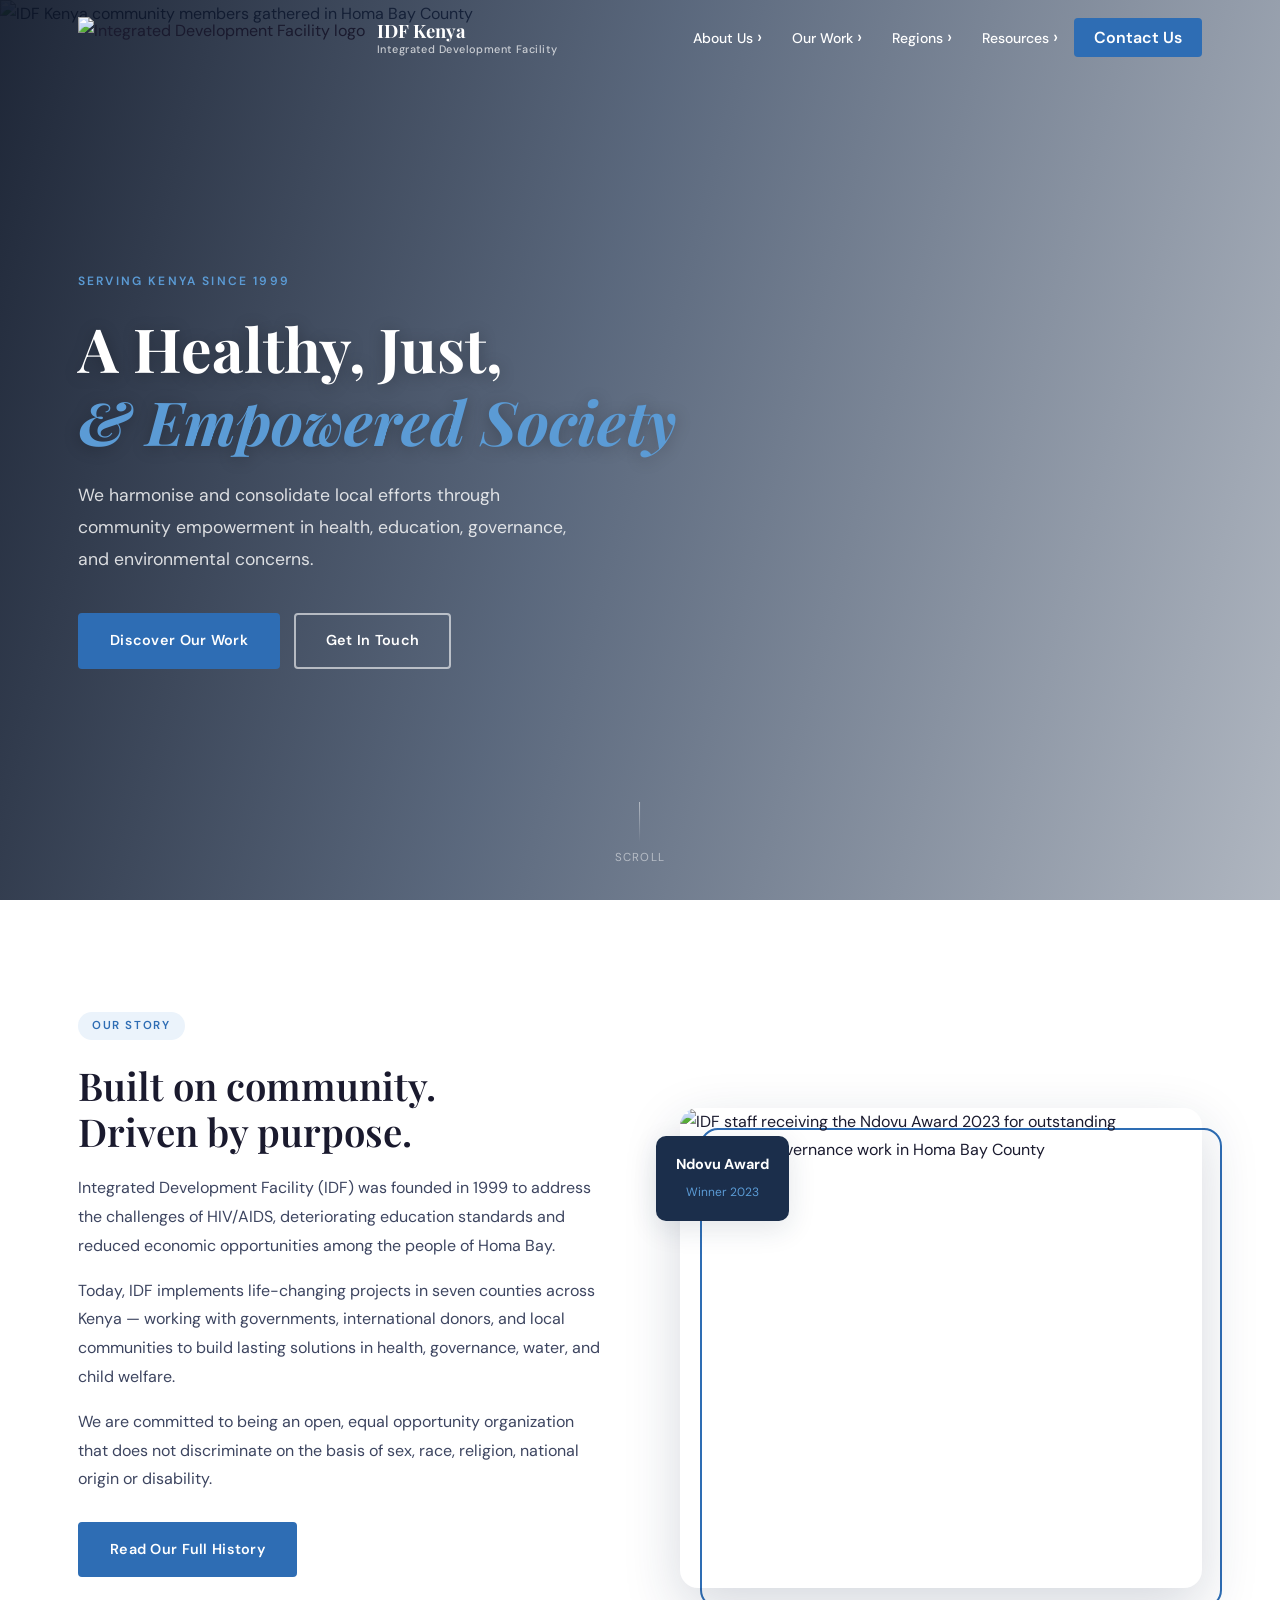
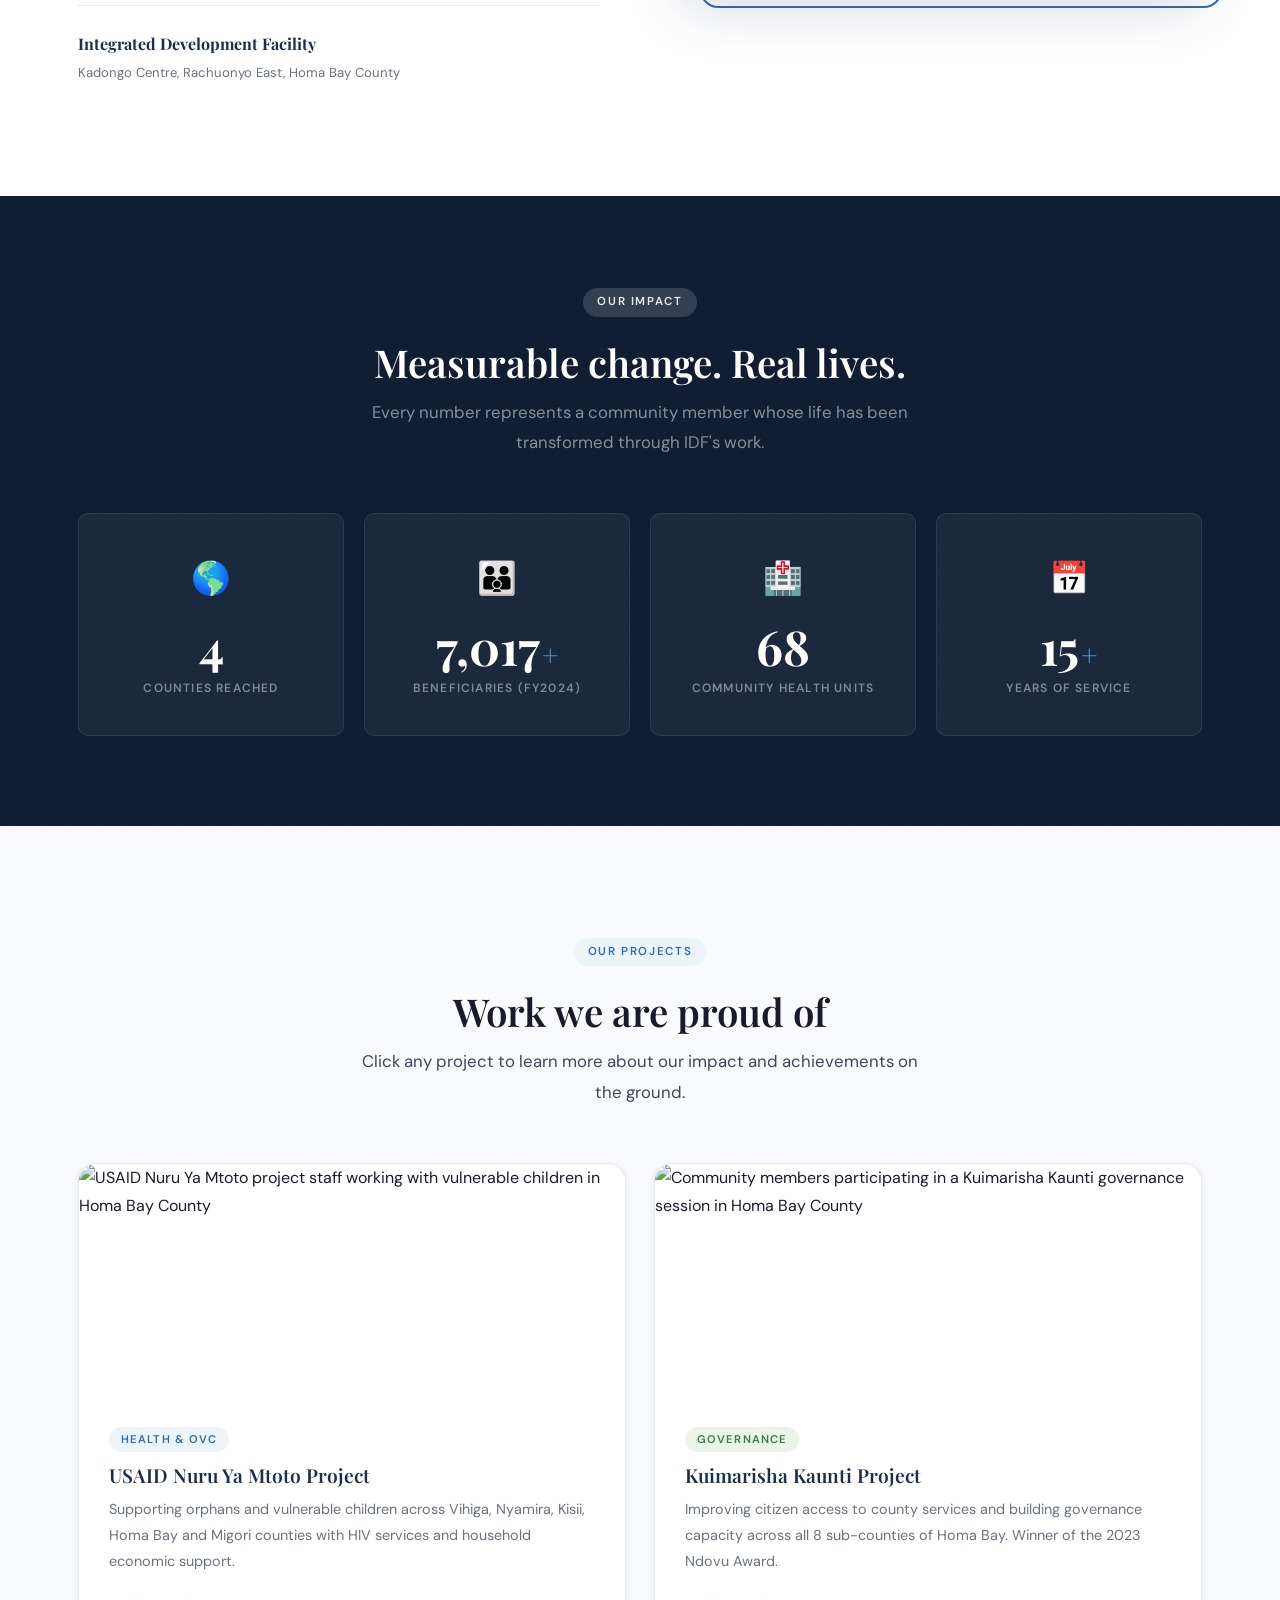
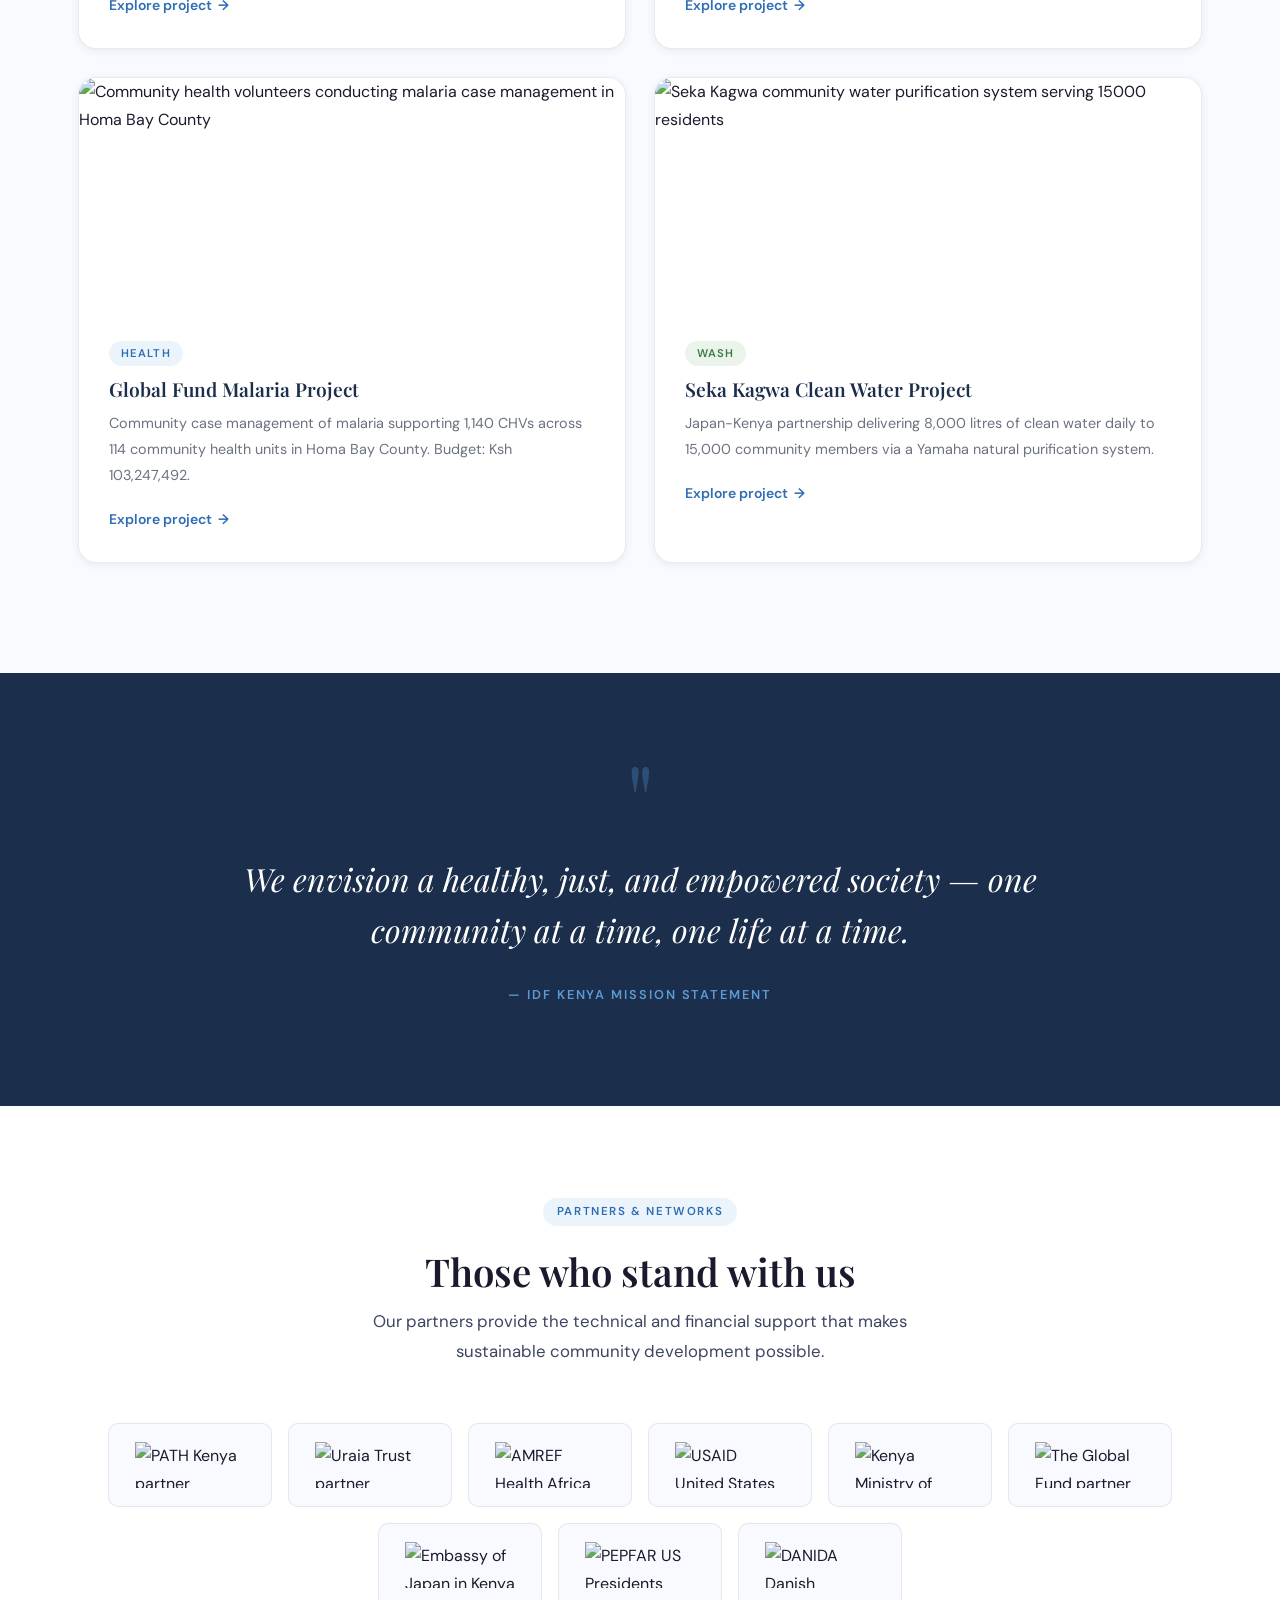
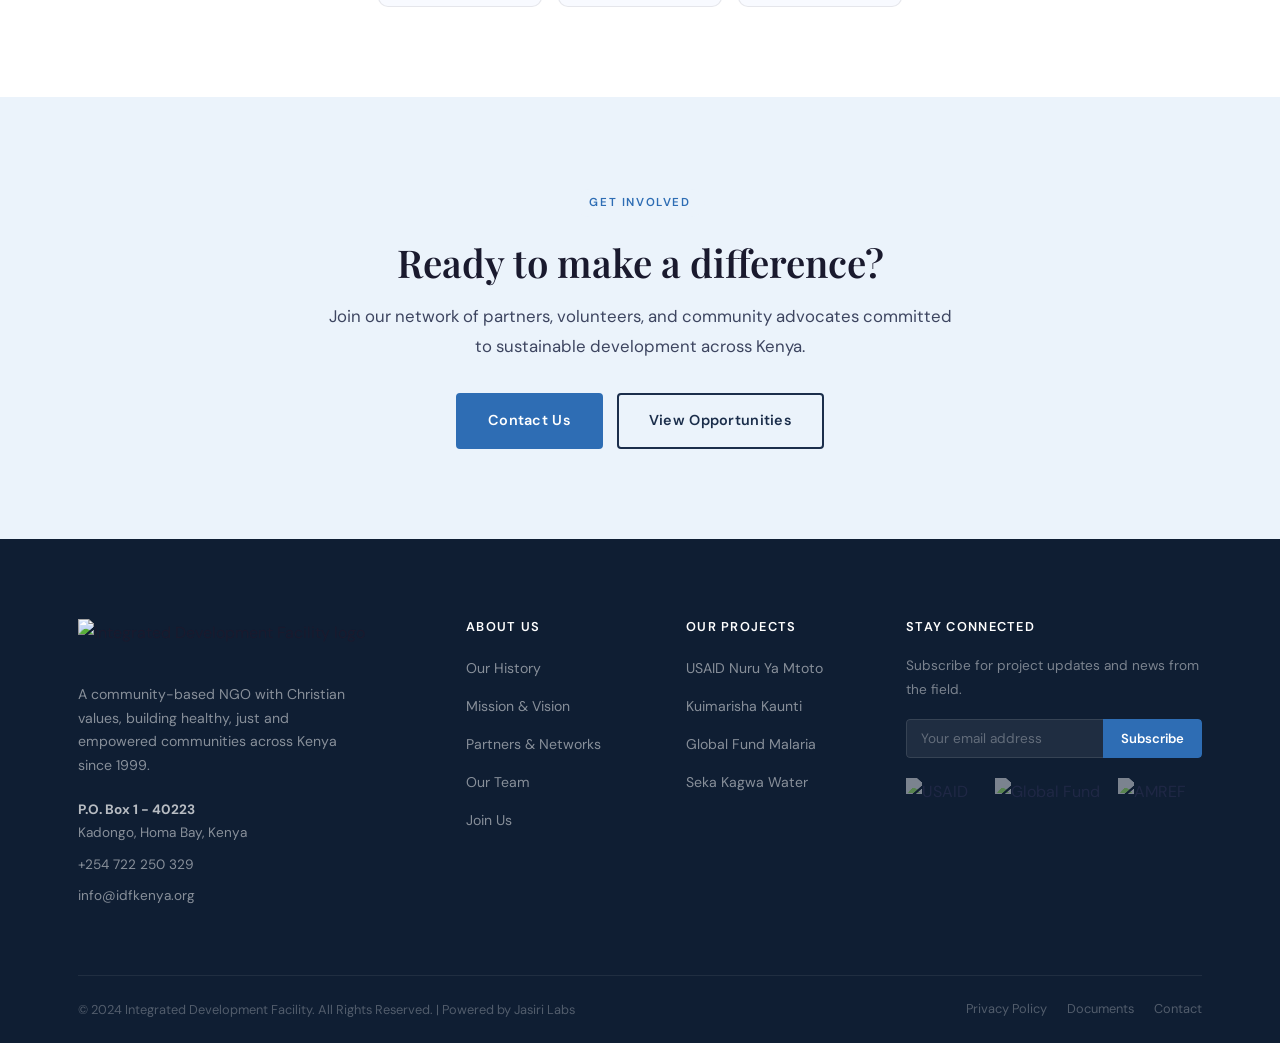
==== index.html @ f7a3e5f6 "Initial commit — IDF Kenya website" ====
<!DOCTYPE html>
<html lang="en">
<head>
  <meta charset="UTF-8">
  <meta name="viewport" content="width=device-width, initial-scale=1.0">
  <title>Integrated Development Facility — A Healthy, Just &amp; Empowered Society</title>
  <meta name="description" content="IDF Kenya is a community-based NGO implementing projects in health, governance, and community empowerment across Kenya since 1999.">
  <link rel="icon" href="/assets/images/logo1.png">
  <link rel="preconnect" href="https://fonts.googleapis.com">
  <link rel="preconnect" href="https://fonts.gstatic.com" crossorigin>
  <link href="https://fonts.googleapis.com/css2?family=Playfair+Display:ital,wght@0,400;0,600;0,700;1,400&family=DM+Sans:wght@300;400;500;600&display=swap" rel="stylesheet">
  <link rel="stylesheet" href="/css/styles.css">
  <link rel="stylesheet" href="/css/navbar.css">
  <link rel="stylesheet" href="/css/sections.css">
  <link rel="stylesheet" href="/css/responsive.css">
</head>
<body>

  <!-- NAVBAR (injected by component.js) -->
  <div id="navbar-placeholder"></div>

  <!-- HERO -->
  <section class="hero">
    <div class="hero-bg">
      <img src="/assets/images/idf_home1.jpg" alt="IDF Kenya community members gathered in Homa Bay County">
      <div class="hero-overlay"></div>
    </div>
    <div class="hero-content">
      <div class="hero-inner">
        <span class="hero-eyebrow">Serving Kenya since 1999</span>
        <h1>A Healthy, Just,<br><em>&amp; Empowered Society</em></h1>
        <p class="hero-sub">We harmonise and consolidate local efforts through community empowerment in health, education, governance, and environmental concerns.</p>
        <div class="hero-actions">
          <a href="/pages/our-history.html" class="btn btn-primary">Discover Our Work</a>
          <a href="/pages/contact.html" class="btn btn-outline-white">Get In Touch</a>
        </div>
      </div>
    </div>
    <div class="hero-scroll">
      <div class="hero-scroll-line"></div>
      <span>Scroll</span>
    </div>
  </section>

  <!-- ABOUT -->
  <section class="about-section" id="about">
    <div class="container">
      <div class="about-grid">
        <div class="about-text">
          <span class="label-tag">Our Story</span>
          <h2>Built on community.<br>Driven by purpose.</h2>
          <p>Integrated Development Facility (IDF) was founded in 1999 to address the challenges of HIV/AIDS, deteriorating education standards and reduced economic opportunities among the people of Homa Bay.</p>
          <p>Today, IDF implements life-changing projects in seven counties across Kenya — working with governments, international donors, and local communities to build lasting solutions in health, governance, water, and child welfare.</p>
          <p>We are committed to being an open, equal opportunity organization that does not discriminate on the basis of sex, race, religion, national origin or disability.</p>
          <a href="/pages/our-history.html" class="btn btn-primary">Read Our Full History</a>
          <div class="about-signature">
            <div class="about-signature-text">
              <strong>Integrated Development Facility</strong>
              <span>Kadongo Centre, Rachuonyo East, Homa Bay County</span>
            </div>
          </div>
        </div>
        <div class="about-image-wrap">
          <div class="award-card">
            <strong>Ndovu Award</strong>
            <span>Winner 2023</span>
          </div>
          <img src="/assets/images/usaid_award.jpg" alt="IDF staff receiving the Ndovu Award 2023 for outstanding community governance work in Homa Bay County">
          <div class="about-image-deco"></div>
        </div>
      </div>
    </div>
  </section>

  <!-- STATS -->
  <section class="stats-section" id="impact">
    <div class="container">
      <div class="section-header">
        <span class="label-tag label-tag--white">Our Impact</span>
        <h2 style="color:var(--white)">Measurable change. Real lives.</h2>
        <p style="color:rgba(255,255,255,0.5)">Every number represents a community member whose life has been transformed through IDF's work.</p>
      </div>
      <div class="stats-grid" id="counter-section">
        <div class="stat-card">
          <span class="stat-icon">&#127758;</span>
          <div class="stat-number">
            <span class="counter" data-target="7"></span>
          </div>
          <div class="stat-label">Counties Reached</div>
        </div>
        <div class="stat-card">
          <span class="stat-icon">&#128106;</span>
          <div class="stat-number">
            <span class="counter" data-target="11610"></span><span class="suffix">+</span>
          </div>
          <div class="stat-label">Beneficiaries (FY2024)</div>
        </div>
        <div class="stat-card">
          <span class="stat-icon">&#127973;</span>
          <div class="stat-number">
            <span class="counter" data-target="114"></span>
          </div>
          <div class="stat-label">Community Health Units</div>
        </div>
        <div class="stat-card">
          <span class="stat-icon">&#128197;</span>
          <div class="stat-number">
            <span class="counter" data-target="25"></span><span class="suffix">+</span>
          </div>
          <div class="stat-label">Years of Service</div>
        </div>
      </div>
    </div>
  </section>

  <!-- PROJECTS -->
  <section class="projects-section" id="work">
    <div class="container">
      <div class="section-header">
        <span class="label-tag">Our Projects</span>
        <h2>Work we are proud of</h2>
        <p>Click any project to learn more about our impact and achievements on the ground.</p>
      </div>
      <div class="projects-grid">

        <a href="/pages/usaid-nuru-ya-mtoto.html" class="project-card">
          <div class="project-img">
            <img src="/assets/images/nuru2_8Q58Pym.png" alt="USAID Nuru Ya Mtoto project staff working with vulnerable children in Homa Bay County">
          </div>
          <div class="project-body">
            <span class="project-tag project-tag--blue">Health &amp; OVC</span>
            <h3>USAID Nuru Ya Mtoto Project</h3>
            <p>Supporting orphans and vulnerable children across Vihiga, Nyamira, Kisii, Homa Bay and Migori counties with HIV services and household economic support.</p>
            <span class="project-link">Explore project</span>
          </div>
        </a>

        <a href="/pages/kuimarisha-kaunti.html" class="project-card">
          <div class="project-img">
            <img src="/assets/images/seka2_otJQ6Q8.jpg" alt="Community members participating in a Kuimarisha Kaunti governance session in Homa Bay County">
          </div>
          <div class="project-body">
            <span class="project-tag project-tag--green">Governance</span>
            <h3>Kuimarisha Kaunti Project</h3>
            <p>Improving citizen access to county services and building governance capacity across all 8 sub-counties of Homa Bay. Winner of the 2023 Ndovu Award.</p>
            <span class="project-link">Explore project</span>
          </div>
        </a>

        <a href="/pages/global-fund-malaria.html" class="project-card">
          <div class="project-img">
            <img src="/assets/images/county2_uWjLMiN.jpg" alt="Community health volunteers conducting malaria case management in Homa Bay County">
          </div>
          <div class="project-body">
            <span class="project-tag project-tag--blue">Health</span>
            <h3>Global Fund Malaria Project</h3>
            <p>Community case management of malaria supporting 1,140 CHVs across 114 community health units in Homa Bay County. Budget: Ksh 103,247,492.</p>
            <span class="project-link">Explore project</span>
          </div>
        </a>

        <a href="/pages/seka-kagwa.html" class="project-card">
          <div class="project-img">
            <img src="/assets/images/seka_KbmhChW.jpg" alt="Seka Kagwa community water purification system serving 15000 residents">
          </div>
          <div class="project-body">
            <span class="project-tag project-tag--green">WASH</span>
            <h3>Seka Kagwa Clean Water Project</h3>
            <p>Japan-Kenya partnership delivering 8,000 litres of clean water daily to 15,000 community members via a Yamaha natural purification system.</p>
            <span class="project-link">Explore project</span>
          </div>
        </a>

      </div>
    </div>
  </section>

  <!-- QUOTE -->
  <section class="quote-section">
    <div class="quote-inner">
      <span class="quote-mark">"</span>
      <blockquote>We envision a healthy, just, and empowered society — one community at a time, one life at a time.</blockquote>
      <p class="quote-attribution">— IDF Kenya Mission Statement</p>
    </div>
  </section>

  <!-- PARTNERS -->
  <section class="partners-section" id="partners">
    <div class="container">
      <div class="section-header">
        <span class="label-tag">Partners &amp; Networks</span>
        <h2>Those who stand with us</h2>
        <p>Our partners provide the technical and financial support that makes sustainable community development possible.</p>
      </div>
      <div class="partners-logos">
        <a href="https://www.path.org/" target="_blank" rel="noopener" class="partner-item">
          <img src="/assets/images/path.jpeg" alt="PATH Kenya partner organization logo">
        </a>
        <a href="https://uraia.or.ke/" target="_blank" rel="noopener" class="partner-item">
          <img src="/assets/images/uraia.jpeg" alt="Uraia Trust partner organization logo">
        </a>
        <a href="https://amref.org/" target="_blank" rel="noopener" class="partner-item">
          <img src="/assets/images/amref.jpeg" alt="AMREF Health Africa partner organization logo">
        </a>
        <div class="partner-item">
          <img src="/assets/images/usaid.png" alt="USAID United States Agency for International Development logo">
        </div>
        <a href="https://www.health.go.ke/" target="_blank" rel="noopener" class="partner-item">
          <img src="/assets/images/moh.png" alt="Kenya Ministry of Health partner logo">
        </a>
        <a href="https://www.theglobalfund.org/en/" target="_blank" rel="noopener" class="partner-item">
          <img src="/assets/images/globalfund.jpg" alt="The Global Fund partner organization logo">
        </a>
        <a href="https://www.ke.emb-japan.go.jp/itprtop_en/index.html" target="_blank" rel="noopener" class="partner-item">
          <img src="/assets/images/japan2.jpg" alt="Embassy of Japan in Kenya partner logo">
        </a>
        <a href="https://ke.usembassy.gov/pepfar/" target="_blank" rel="noopener" class="partner-item">
          <img src="/assets/images/pepfar.png" alt="PEPFAR US Presidents Emergency Plan for AIDS Relief logo">
        </a>
        <a href="https://kenya.um.dk/en/about-denmark-in-kenya/danida-en" target="_blank" rel="noopener" class="partner-item">
          <img src="/assets/images/danida.jpg" alt="DANIDA Danish International Development Agency partner logo">
        </a>
      </div>
    </div>
  </section>

  <!-- CTA -->
  <section class="cta-section">
    <div class="cta-inner">
      <span class="label-tag">Get Involved</span>
      <h2>Ready to make a difference?</h2>
      <p>Join our network of partners, volunteers, and community advocates committed to sustainable development across Kenya.</p>
      <div class="cta-buttons">
        <a href="/pages/contact.html" class="btn btn-primary">Contact Us</a>
        <a href="/pages/careers.html" class="btn btn-outline-navy">View Opportunities</a>
      </div>
    </div>
  </section>

  <!-- FOOTER (injected by component.js) -->
  <div id="footer-placeholder"></div>

  <script src="/js/component.js"></script>
  <script src="/js/main.js"></script>
  <script src="/js/scroll.js"></script>
  <script src="/js/utils.js"></script>
</body>
</html>
---- css/styles.css ----
/* ==============================================
   IDF Kenya — styles.css
   Base styles, CSS variables, reset, typography
   Colors from IDF logo:
     Navy:  #1B2E4B  |  Blue:  #2E6DB4
     Green: #3A7D44  |  Light: #5B9BD5
   ============================================== */

@import url('https://fonts.googleapis.com/css2?family=Playfair+Display:ital,wght@0,400;0,600;0,700;1,400&family=DM+Sans:wght@300;400;500;600&display=swap');

/* ---- CSS VARIABLES ---- */
:root {
  --navy:         #1B2E4B;
  --navy-dark:    #0f1e33;
  --blue:         #2E6DB4;
  --blue-light:   #5B9BD5;
  --blue-pale:    #EBF3FB;
  --green:        #3A7D44;
  --green-light:  #52a85f;
  --green-pale:   #EAF4EB;
  --cream:        #F8FAFF;
  --white:        #FFFFFF;
  --text-dark:    #1a1a2e;
  --text-mid:     #3d4560;
  --text-muted:   #6b7280;
  --border:       rgba(0,0,0,0.08);
  --shadow-sm:    0 2px 8px rgba(27,46,75,0.07);
  --shadow-md:    0 8px 28px rgba(27,46,75,0.12);
  --shadow-lg:    0 20px 56px rgba(27,46,75,0.18);
  --radius-sm:    4px;
  --radius-md:    10px;
  --radius-lg:    18px;
  --radius-xl:    28px;
  --transition:   0.28s ease;
  --max-width:    1180px;
}

/* ---- RESET ---- */
*, *::before, *::after { box-sizing: border-box; margin: 0; padding: 0; }
html { scroll-behavior: smooth; font-size: 16px; }
body {
  font-family: 'DM Sans', sans-serif;
  font-weight: 400;
  color: var(--text-dark);
  background: var(--white);
  line-height: 1.75;
  -webkit-font-smoothing: antialiased;
}
img { display: block; max-width: 100%; height: auto; }
a { color: inherit; text-decoration: none; transition: color var(--transition); }
ul { list-style: none; }
button { font-family: inherit; cursor: pointer; border: none; }
input, textarea { font-family: inherit; }

/* ---- TYPOGRAPHY ---- */
h1, h2, h3, h4 {
  font-family: 'Playfair Display', serif;
  line-height: 1.2;
  color: var(--text-dark);
}
h1 { font-size: clamp(2.4rem, 5vw, 3.8rem); font-weight: 700; }
h2 { font-size: clamp(1.8rem, 3vw, 2.8rem); font-weight: 600; }
h3 { font-size: clamp(1.2rem, 2vw, 1.55rem); font-weight: 600; }
h4 { font-size: 1rem; font-weight: 600; font-family: 'DM Sans', sans-serif; text-transform: uppercase; letter-spacing: 0.1em; }
em { font-style: italic; }
p { color: var(--text-mid); margin-bottom: 1rem; line-height: 1.8; }
p:last-child { margin-bottom: 0; }

/* ---- UTILITIES ---- */
.container {
  max-width: var(--max-width);
  margin: 0 auto;
  padding: 0 28px;
}

.label-tag {
  display: inline-block;
  font-size: 0.72rem;
  font-weight: 600;
  text-transform: uppercase;
  letter-spacing: 0.14em;
  color: var(--blue);
  background: var(--blue-pale);
  padding: 4px 14px;
  border-radius: 20px;
  margin-bottom: 14px;
}

.label-tag--green {
  color: var(--green);
  background: var(--green-pale);
}

.label-tag--white {
  color: rgba(255,255,255,0.9);
  background: rgba(255,255,255,0.15);
}

.section-header {
  text-align: center;
  margin-bottom: 3.5rem;
}
.section-header h2 { margin-top: 8px; }
.section-header p { max-width: 580px; margin: 12px auto 0; font-size: 1.05rem; }

/* ---- BUTTONS ---- */
.btn {
  display: inline-flex;
  align-items: center;
  gap: 8px;
  padding: 13px 30px;
  border-radius: var(--radius-sm);
  font-family: 'DM Sans', sans-serif;
  font-size: 0.9rem;
  font-weight: 600;
  letter-spacing: 0.02em;
  cursor: pointer;
  transition: all var(--transition);
  border: 2px solid transparent;
}
.btn-primary {
  background: var(--blue);
  color: var(--white);
  border-color: var(--blue);
}
.btn-primary:hover {
  background: var(--navy);
  border-color: var(--navy);
  transform: translateY(-2px);
  box-shadow: 0 8px 20px rgba(46,109,180,0.35);
}
.btn-green {
  background: var(--green);
  color: var(--white);
  border-color: var(--green);
}
.btn-green:hover {
  background: #2d6235;
  transform: translateY(-2px);
  box-shadow: 0 8px 20px rgba(58,125,68,0.35);
}
.btn-outline-white {
  background: transparent;
  color: var(--white);
  border-color: rgba(255,255,255,0.6);
}
.btn-outline-white:hover {
  background: rgba(255,255,255,0.12);
  border-color: rgba(255,255,255,0.9);
}
.btn-outline-navy {
  background: transparent;
  color: var(--navy);
  border-color: var(--navy);
}
.btn-outline-navy:hover {
  background: var(--navy);
  color: var(--white);
}
---- css/navbar.css ----
/* ==============================================
   IDF Kenya — navbar.css
   Glass nav with scroll effect (Aura pattern)
   ============================================== */

.glass-nav {
  position: fixed;
  top: 0;
  width: 100%;
  z-index: 999;
  background: rgba(255,255,255,0);
  backdrop-filter: blur(0px);
  border-bottom: 1px solid rgba(255,255,255,0);
  transition: all 0.4s ease;
}

.glass-nav.scrolled {
  background: rgba(255,255,255,0.97);
  backdrop-filter: blur(12px);
  border-bottom: 1px solid rgba(27,46,75,0.08);
  box-shadow: 0 4px 20px rgba(27,46,75,0.09);
}

.nav-container {
  max-width: 1180px;
  margin: 0 auto;
  padding: 0 28px;
  height: 76px;
  display: flex;
  align-items: center;
  justify-content: space-between;
  gap: 20px;
}

/* Logo */
.nav-logo {
  display: flex;
  align-items: center;
  gap: 12px;
  flex-shrink: 0;
  text-decoration: none;
}
.nav-logo-img {
  height: 42px;
  width: auto;
  flex-shrink: 0;
}
.nav-logo-text {
  display: flex;
  flex-direction: column;
  line-height: 1.2;
}
.nav-logo-main {
  font-family: 'Playfair Display', serif;
  font-size: 1.15rem;
  font-weight: 700;
  color: var(--white);
  transition: color 0.4s ease;
}
.nav-logo-sub {
  font-size: 0.68rem;
  font-weight: 500;
  color: rgba(255,255,255,0.7);
  letter-spacing: 0.04em;
  transition: color 0.4s ease;
}
.glass-nav.scrolled .nav-logo-main { color: var(--navy); }
.glass-nav.scrolled .nav-logo-sub  { color: var(--text-muted); }

/* Links */
.nav-links {
  display: flex;
  align-items: center;
  gap: 2px;
}
.nav-links > li { position: relative; }

.nav-link {
  display: flex;
  align-items: center;
  gap: 4px;
  padding: 8px 14px;
  font-size: 0.875rem;
  font-weight: 500;
  color: var(--white);
  border-radius: var(--radius-sm);
  transition: all var(--transition);
  white-space: nowrap;
  position: relative;
}
.nav-link::after {
  content: '';
  position: absolute;
  bottom: 2px;
  left: 14px;
  right: 14px;
  height: 2px;
  background: var(--blue-light);
  transform: scaleX(0);
  transition: transform 0.28s ease;
  border-radius: 2px;
}
.nav-link:hover::after { transform: scaleX(1); }
.nav-link:hover { color: rgba(255,255,255,0.85); }

.glass-nav.scrolled .nav-link { color: var(--text-mid); }
.glass-nav.scrolled .nav-link:hover { color: var(--blue); background: var(--blue-pale); }
.glass-nav.scrolled .nav-link::after { background: var(--blue); }

.chevron {
  font-size: 1.1rem;
  line-height: 1;
  transition: transform 0.2s ease;
  display: inline-block;
}
.has-dropdown:hover .chevron { transform: rotate(90deg); }

/* CTA button */
.nav-cta {
  background: var(--blue) !important;
  color: var(--white) !important;
  padding: 9px 20px !important;
  border-radius: var(--radius-sm) !important;
  font-weight: 600 !important;
}
.nav-cta:hover {
  background: var(--navy) !important;
  transform: translateY(-1px);
  box-shadow: 0 6px 18px rgba(46,109,180,0.35) !important;
}
.nav-cta::after { display: none !important; }

/* Dropdown */
.dropdown {
  display: none;
  position: absolute;
  top: calc(100% + 10px);
  left: 0;
  background: var(--white);
  border: 1px solid rgba(27,46,75,0.08);
  border-radius: var(--radius-md);
  box-shadow: var(--shadow-md);
  min-width: 230px;
  padding: 8px;
  z-index: 1000;
}
.has-dropdown:hover .dropdown { display: block; }
.dropdown li a {
  display: block;
  padding: 9px 16px;
  font-size: 0.875rem;
  color: var(--text-mid);
  border-radius: var(--radius-sm);
  transition: all var(--transition);
  font-weight: 400;
}
.dropdown li a:hover {
  background: var(--blue-pale);
  color: var(--blue);
  padding-left: 20px;
}

/* Mobile toggle */
.nav-toggle {
  display: none;
  flex-direction: column;
  gap: 5px;
  background: none;
  border: none;
  cursor: pointer;
  padding: 6px;
}
.nav-toggle span {
  display: block;
  width: 24px;
  height: 2px;
  background: var(--white);
  border-radius: 2px;
  transition: all var(--transition);
}
.glass-nav.scrolled .nav-toggle span { background: var(--navy); }
.nav-toggle.open span:nth-child(1) { transform: translateY(7px) rotate(45deg); }
.nav-toggle.open span:nth-child(2) { opacity: 0; }
.nav-toggle.open span:nth-child(3) { transform: translateY(-7px) rotate(-45deg); }

/* Mobile nav open */
.nav-links.mobile-open {
  display: flex !important;
  flex-direction: column;
  position: absolute;
  top: 76px;
  left: 0;
  right: 0;
  background: var(--white);
  padding: 16px 24px 24px;
  border-bottom: 1px solid var(--border);
  box-shadow: var(--shadow-md);
  gap: 0;
  align-items: stretch;
}
.nav-links.mobile-open .nav-link {
  color: var(--text-mid) !important;
  border-bottom: 1px solid var(--border);
  border-radius: 0;
  padding: 14px 4px;
}
.nav-links.mobile-open .nav-link::after { display: none; }
.nav-links.mobile-open .dropdown { display: none !important; }
.nav-links.mobile-open .nav-cta {
  margin-top: 12px;
  text-align: center;
  justify-content: center;
}
---- css/sections.css ----
/* ==============================================
   IDF Kenya — sections.css
   All homepage section styles
   ============================================== */

/* ---- HERO ---- */
.hero {
  position: relative;
  min-height: 100vh;
  display: flex;
  align-items: center;
  overflow: hidden;
}
.hero-bg {
  position: absolute;
  inset: 0;
  z-index: 0;
}
.hero-bg img {
  width: 100%;
  height: 100%;
  object-fit: cover;
  object-position: center 30%;
}
.hero-overlay {
  position: absolute;
  inset: 0;
  background: linear-gradient(
    105deg,
    rgba(11,20,38,0.92) 0%,
    rgba(27,46,75,0.72) 45%,
    rgba(27,46,75,0.35) 100%
  );
}
.hero-content {
  position: relative;
  z-index: 2;
  max-width: 1180px;
  width: 100%;
  margin: 0 auto;
  padding: 120px 28px 80px;
}
.hero-inner { max-width: 660px; }
.hero-eyebrow {
  font-size: 0.75rem;
  font-weight: 600;
  text-transform: uppercase;
  letter-spacing: 0.18em;
  color: var(--blue-light);
  margin-bottom: 20px;
  display: block;
}
.hero h1 {
  color: var(--white);
  margin-bottom: 22px;
  text-shadow: 0 2px 16px rgba(0,0,0,0.25);
}
.hero h1 em { color: var(--blue-light); font-style: italic; }
.hero-sub {
  font-size: 1.1rem;
  color: rgba(255,255,255,0.82);
  max-width: 500px;
  margin-bottom: 38px;
  line-height: 1.8;
}
.hero-actions { display: flex; gap: 14px; flex-wrap: wrap; }
.hero-scroll {
  position: absolute;
  bottom: 32px;
  left: 50%;
  transform: translateX(-50%);
  z-index: 2;
  display: flex;
  flex-direction: column;
  align-items: center;
  gap: 6px;
  color: rgba(255,255,255,0.5);
  font-size: 0.72rem;
  letter-spacing: 0.1em;
  text-transform: uppercase;
  animation: bounce 2s ease-in-out infinite;
}
.hero-scroll-line {
  width: 1px;
  height: 40px;
  background: linear-gradient(to bottom, rgba(255,255,255,0.5), transparent);
}
@keyframes bounce {
  0%,100% { transform: translateX(-50%) translateY(0); }
  50% { transform: translateX(-50%) translateY(8px); }
}

/* ---- ABOUT ---- */
.about-section { padding: 110px 0; background: var(--white); }
.about-grid {
  display: grid;
  grid-template-columns: 1fr 1fr;
  gap: 80px;
  align-items: center;
}
.about-text h2 { margin-top: 8px; margin-bottom: 20px; }
.about-text p { margin-bottom: 16px; }
.about-text .btn { margin-top: 12px; }
.about-signature {
  display: flex;
  align-items: center;
  gap: 14px;
  margin-top: 28px;
  padding-top: 24px;
  border-top: 1px solid var(--border);
}
.about-signature-text strong {
  display: block;
  font-family: 'Playfair Display', serif;
  font-size: 1rem;
  color: var(--navy);
}
.about-signature-text span {
  font-size: 0.82rem;
  color: var(--text-muted);
}
.about-image-wrap { position: relative; }
.about-image-wrap img {
  width: 100%;
  height: 480px;
  object-fit: cover;
  border-radius: var(--radius-lg);
  box-shadow: var(--shadow-lg);
  position: relative;
  z-index: 1;
}
.about-image-deco {
  position: absolute;
  bottom: -20px;
  right: -20px;
  width: 100%;
  height: 100%;
  border: 2px solid var(--blue);
  border-radius: var(--radius-lg);
  z-index: 0;
}
.award-card {
  position: absolute;
  top: 28px;
  left: -24px;
  background: var(--navy);
  color: var(--white);
  padding: 16px 20px;
  border-radius: var(--radius-md);
  box-shadow: var(--shadow-md);
  z-index: 2;
  text-align: center;
}
.award-card strong { display: block; font-size: 0.9rem; }
.award-card span { font-size: 0.75rem; color: var(--blue-light); }

/* ---- STATS ---- */
.stats-section {
  padding: 90px 0;
  background: var(--navy-dark);
  position: relative;
  overflow: hidden;
}
.stats-section::before {
  content: '';
  position: absolute;
  inset: 0;
  background-image: radial-gradient(rgba(91,155,213,0.08) 1px, transparent 1px);
  background-size: 28px 28px;
}
.stats-section .section-header h2 { color: var(--white); }
.stats-section .section-header p { color: rgba(255,255,255,0.55); }
.stats-grid {
  display: grid;
  grid-template-columns: repeat(4, 1fr);
  gap: 20px;
  position: relative;
  z-index: 1;
  margin-top: 3rem;
}
.stat-card {
  background: rgba(255,255,255,0.05);
  border: 1px solid rgba(255,255,255,0.08);
  border-radius: var(--radius-md);
  padding: 36px 24px;
  text-align: center;
  transition: all var(--transition);
}
.stat-card:hover {
  background: rgba(91,155,213,0.1);
  border-color: rgba(91,155,213,0.25);
  transform: translateY(-4px);
}
.stat-icon {
  font-size: 2rem;
  margin-bottom: 16px;
  display: block;
}
.stat-number {
  font-family: 'Playfair Display', serif;
  font-size: 3rem;
  font-weight: 700;
  color: var(--white);
  line-height: 1;
  margin-bottom: 8px;
  display: flex;
  align-items: baseline;
  justify-content: center;
  gap: 2px;
}
.stat-number .suffix { color: var(--blue-light); font-size: 1.8rem; }
.stat-label {
  font-size: 0.75rem;
  font-weight: 600;
  text-transform: uppercase;
  letter-spacing: 0.1em;
  color: rgba(255,255,255,0.45);
}

/* ---- PROJECTS ---- */
.projects-section { padding: 110px 0; background: var(--cream); }
.projects-grid {
  display: grid;
  grid-template-columns: repeat(2, 1fr);
  gap: 28px;
}
.project-card {
  display: block;
  background: var(--white);
  border-radius: var(--radius-lg);
  overflow: hidden;
  border: 1px solid var(--border);
  transition: all var(--transition);
  box-shadow: var(--shadow-sm);
}
.project-card:hover {
  transform: translateY(-8px);
  box-shadow: var(--shadow-lg);
  border-color: rgba(46,109,180,0.15);
}
.project-img {
  height: 230px;
  overflow: hidden;
}
.project-img img {
  width: 100%;
  height: 100%;
  object-fit: cover;
  transition: transform 0.5s ease;
}
.project-card:hover .project-img img { transform: scale(1.07); }
.project-body { padding: 30px; }
.project-tag {
  display: inline-block;
  font-size: 0.7rem;
  font-weight: 600;
  text-transform: uppercase;
  letter-spacing: 0.1em;
  padding: 3px 12px;
  border-radius: 20px;
  margin-bottom: 12px;
}
.project-tag--blue  { background: var(--blue-pale);  color: var(--blue); }
.project-tag--green { background: var(--green-pale); color: var(--green); }
.project-body h3 { font-size: 1.2rem; margin-bottom: 10px; color: var(--navy); }
.project-body p { font-size: 0.9rem; color: var(--text-muted); margin-bottom: 18px; }
.project-link {
  font-size: 0.875rem;
  font-weight: 600;
  color: var(--blue);
  display: flex;
  align-items: center;
  gap: 6px;
}
.project-link::after {
  content: '→';
  transition: transform var(--transition);
}
.project-card:hover .project-link::after { transform: translateX(4px); }

/* ---- QUOTE ---- */
.quote-section {
  padding: 100px 0;
  background: var(--navy);
  text-align: center;
}
.quote-inner { max-width: 860px; margin: 0 auto; padding: 0 28px; }
.quote-mark {
  font-family: 'Playfair Display', serif;
  font-size: 6rem;
  color: var(--blue-light);
  opacity: 0.3;
  line-height: 0.5;
  margin-bottom: 32px;
  display: block;
}
.quote-section blockquote {
  font-family: 'Playfair Display', serif;
  font-size: clamp(1.4rem, 3vw, 2rem);
  font-style: italic;
  color: var(--white);
  line-height: 1.6;
  margin-bottom: 28px;
}
.quote-attribution {
  font-size: 0.8rem;
  font-weight: 600;
  text-transform: uppercase;
  letter-spacing: 0.15em;
  color: var(--blue-light);
}

/* ---- PARTNERS ---- */
.partners-section { padding: 90px 0; background: var(--white); }
.partners-logos {
  display: flex;
  flex-wrap: wrap;
  justify-content: center;
  align-items: center;
  gap: 16px;
  margin-top: 2.5rem;
}
.partner-item {
  display: flex;
  align-items: center;
  justify-content: center;
  background: var(--cream);
  border: 1px solid var(--border);
  border-radius: var(--radius-md);
  padding: 18px 26px;
  height: 84px;
  min-width: 140px;
  transition: all var(--transition);
}
.partner-item img {
  max-height: 46px;
  max-width: 110px;
  width: auto;
  object-fit: contain;
  filter: grayscale(0.2);
  transition: filter var(--transition);
}
.partner-item:hover {
  box-shadow: var(--shadow-md);
  transform: translateY(-3px);
  border-color: rgba(46,109,180,0.2);
}
.partner-item:hover img { filter: grayscale(0); }

/* ---- CTA STRIP ---- */
.cta-section { padding: 90px 0; background: var(--blue-pale); }
.cta-inner {
  text-align: center;
  max-width: 680px;
  margin: 0 auto;
  padding: 0 28px;
}
.cta-inner h2 { margin-top: 8px; margin-bottom: 16px; }
.cta-inner p { margin-bottom: 32px; font-size: 1.05rem; }
.cta-buttons { display: flex; gap: 14px; justify-content: center; flex-wrap: wrap; }

/* ---- FOOTER ---- */
.footer { background: var(--navy-dark); padding: 80px 0 0; }
.footer-container {
  max-width: var(--max-width);
  margin: 0 auto;
  padding: 0 28px;
}
.footer-grid {
  display: grid;
  grid-template-columns: 2fr 1fr 1fr 1.6fr;
  gap: 52px;
  padding-bottom: 60px;
  border-bottom: 1px solid rgba(255,255,255,0.07);
}
.footer-logo { height: 46px; margin-bottom: 18px; }
.footer-brand p { color: rgba(255,255,255,0.5); font-size: 0.88rem; line-height: 1.7; max-width: 290px; margin-bottom: 20px; }
.footer-contact-info p { color: rgba(255,255,255,0.5); font-size: 0.85rem; margin-bottom: 8px; }
.footer-contact-info a { color: rgba(255,255,255,0.5); transition: color var(--transition); }
.footer-contact-info a:hover { color: var(--blue-light); }
.footer-contact-info strong { color: rgba(255,255,255,0.7); }
.footer-col h4 {
  color: var(--white);
  font-size: 0.8rem;
  font-family: 'DM Sans', sans-serif;
  letter-spacing: 0.1em;
  margin-bottom: 20px;
}
.footer-col ul { display: flex; flex-direction: column; gap: 10px; }
.footer-col a { color: rgba(255,255,255,0.5); font-size: 0.88rem; transition: color var(--transition); }
.footer-col a:hover { color: var(--blue-light); }
.footer-newsletter-desc { color: rgba(255,255,255,0.45); font-size: 0.85rem; margin-bottom: 16px; }
.footer-form { display: flex; gap: 0; border-radius: var(--radius-sm); overflow: hidden; margin-bottom: 20px; }
.footer-form input {
  flex: 1;
  background: rgba(255,255,255,0.07);
  border: 1px solid rgba(255,255,255,0.1);
  border-right: none;
  padding: 10px 14px;
  color: var(--white);
  font-size: 0.85rem;
  outline: none;
  border-radius: var(--radius-sm) 0 0 var(--radius-sm);
}
.footer-form input::placeholder { color: rgba(255,255,255,0.3); }
.footer-form input:focus { border-color: var(--blue-light); }
.footer-form button {
  background: var(--blue);
  color: var(--white);
  padding: 10px 18px;
  font-size: 0.82rem;
  font-weight: 600;
  border-radius: 0 var(--radius-sm) var(--radius-sm) 0;
  transition: background var(--transition);
}
.footer-form button:hover { background: var(--navy); }
.footer-partners-mini { display: flex; gap: 10px; align-items: center; }
.footer-partners-mini img { height: 24px; width: auto; object-fit: contain; opacity: 0.45; filter: brightness(2); }
.footer-bottom {
  padding: 22px 0;
  display: flex;
  justify-content: space-between;
  align-items: center;
  gap: 16px;
  flex-wrap: wrap;
}
.footer-bottom p { color: rgba(255,255,255,0.28); font-size: 0.8rem; margin: 0; }
.footer-bottom-links { display: flex; gap: 20px; }
.footer-bottom-links a { color: rgba(255,255,255,0.28); font-size: 0.8rem; transition: color var(--transition); }
.footer-bottom-links a:hover { color: rgba(255,255,255,0.6); }

/* ---- INNER PAGE HERO ---- */
.page-hero {
  height: 360px;
  position: relative;
  display: flex;
  align-items: flex-end;
  overflow: hidden;
}
.page-hero-img {
  position: absolute;
  inset: 0;
  width: 100%;
  height: 100%;
  object-fit: cover;
  object-position: center 35%;
}
.page-hero-overlay {
  position: absolute;
  inset: 0;
  background: linear-gradient(to top, rgba(11,20,38,0.88) 0%, rgba(27,46,75,0.45) 55%, rgba(27,46,75,0.2) 100%);
}
.page-hero-content {
  position: relative;
  z-index: 2;
  max-width: 1180px;
  width: 100%;
  margin: 0 auto;
  padding: 0 28px 44px;
}
.breadcrumb {
  font-size: 0.78rem;
  color: rgba(255,255,255,0.55);
  margin-bottom: 10px;
  display: flex;
  gap: 6px;
  align-items: center;
}
.breadcrumb a { color: rgba(255,255,255,0.55); }
.breadcrumb a:hover { color: var(--white); }
.breadcrumb::before { content: ''; }
.page-hero-content h1 { color: var(--white); }

/* ---- PAGE CONTENT ---- */
.page-content { padding: 80px 0 110px; }
.page-content .container { max-width: 880px; }
.page-content h2 { margin: 44px 0 16px; color: var(--navy); }
.page-content h3 { margin: 28px 0 12px; color: var(--blue); font-size: 1.15rem; }
.page-content p { margin-bottom: 20px; }
.page-content ul {
  margin: 14px 0 24px;
  display: flex;
  flex-direction: column;
  gap: 10px;
}
.page-content ul li {
  padding-left: 22px;
  position: relative;
  color: var(--text-mid);
}
.page-content ul li::before {
  content: '';
  position: absolute;
  left: 0;
  top: 10px;
  width: 8px;
  height: 8px;
  border-radius: 50%;
  background: var(--blue);
}
.page-content img {
  width: 100%;
  border-radius: var(--radius-md);
  margin: 28px 0 8px;
  box-shadow: var(--shadow-md);
}
.photo-caption {
  font-size: 0.84rem;
  color: var(--text-muted);
  font-style: italic;
  margin-top: 0;
  margin-bottom: 28px;
}
.photo-grid {
  display: grid;
  grid-template-columns: repeat(2, 1fr);
  gap: 16px;
  margin: 28px 0;
}
.photo-grid img {
  width: 100%;
  height: 220px;
  object-fit: cover;
  margin: 0;
}
.info-box {
  background: var(--blue-pale);
  border-left: 4px solid var(--blue);
  border-radius: 0 var(--radius-md) var(--radius-md) 0;
  padding: 20px 24px;
  margin: 24px 0;
}
.info-box h4 { color: var(--navy); margin-bottom: 10px; }
.info-box p, .info-box li { color: var(--text-mid); }

/* ---- CONTACT PAGE ---- */
.contact-grid {
  display: grid;
  grid-template-columns: 1fr 1.5fr;
  gap: 60px;
  align-items: start;
}
.contact-info h2 { margin-bottom: 20px; }
.contact-detail {
  display: flex;
  flex-direction: column;
  gap: 20px;
  margin-top: 28px;
}
.contact-item strong { display: block; color: var(--navy); font-size: 0.85rem; font-weight: 600; text-transform: uppercase; letter-spacing: 0.08em; margin-bottom: 4px; }
.contact-item p, .contact-item a { color: var(--text-mid); font-size: 0.95rem; margin: 0; }
.contact-form { background: var(--cream); border-radius: var(--radius-lg); padding: 40px; border: 1px solid var(--border); }
.form-group { margin-bottom: 20px; }
.form-group label { display: block; font-size: 0.85rem; font-weight: 600; color: var(--navy); margin-bottom: 6px; }
.form-group input,
.form-group textarea,
.form-group select {
  width: 100%;
  padding: 11px 16px;
  border: 1px solid var(--border);
  border-radius: var(--radius-sm);
  font-size: 0.9rem;
  background: var(--white);
  color: var(--text-dark);
  outline: none;
  transition: border-color var(--transition);
}
.form-group input:focus,
.form-group textarea:focus { border-color: var(--blue); box-shadow: 0 0 0 3px rgba(46,109,180,0.1); }
.form-group textarea { min-height: 130px; resize: vertical; }
---- css/responsive.css ----
/* ==============================================
   IDF Kenya — responsive.css
   Mobile & tablet breakpoints
   ============================================== */

/* Tablet: ≤ 1024px */
@media (max-width: 1024px) {
  .about-grid    { grid-template-columns: 1fr; gap: 48px; }
  .about-image-deco { display: none; }
  .about-image-wrap img { height: 360px; }
  .award-card { left: 0; top: -20px; }
  .stats-grid { grid-template-columns: repeat(2, 1fr); }
  .footer-grid { grid-template-columns: 1fr 1fr; gap: 36px; }
  .contact-grid { grid-template-columns: 1fr; gap: 40px; }
}

/* Mobile nav: ≤ 900px */
@media (max-width: 900px) {
  .nav-toggle { display: flex; }
  .nav-links { display: none; }
  .nav-links.mobile-open { display: flex; }
  .has-dropdown:hover .dropdown { display: none; }
  .nav-logo-sub { display: none; }
}

/* Mobile: ≤ 700px */
@media (max-width: 700px) {
  :root { font-size: 15px; }
  .container { padding: 0 18px; }
  .hero-content { padding: 100px 18px 60px; }
  .hero-actions { flex-direction: column; }
  .hero-actions .btn { text-align: center; justify-content: center; }
  .about-section   { padding: 70px 0; }
  .stats-section   { padding: 60px 0; }
  .projects-section { padding: 70px 0; }
  .partners-section { padding: 60px 0; }
  .quote-section   { padding: 70px 0; }
  .cta-section     { padding: 60px 0; }
  .projects-grid   { grid-template-columns: 1fr; }
  .stats-grid      { grid-template-columns: repeat(2, 1fr); gap: 14px; }
  .stat-number     { font-size: 2.2rem; }
  .photo-grid      { grid-template-columns: 1fr; }
  .footer-grid     { grid-template-columns: 1fr; gap: 28px; }
  .footer-bottom   { flex-direction: column; text-align: center; }
  .page-hero       { height: 280px; }
  .page-content    { padding: 50px 0 70px; }
  .contact-form    { padding: 24px 18px; }
  .cta-buttons     { flex-direction: column; align-items: center; }
}

/* Extra small: ≤ 420px */
@media (max-width: 420px) {
  .stats-grid { grid-template-columns: 1fr; }
  .partners-logos { gap: 10px; }
  .partner-item { min-width: 110px; padding: 14px 18px; }
}
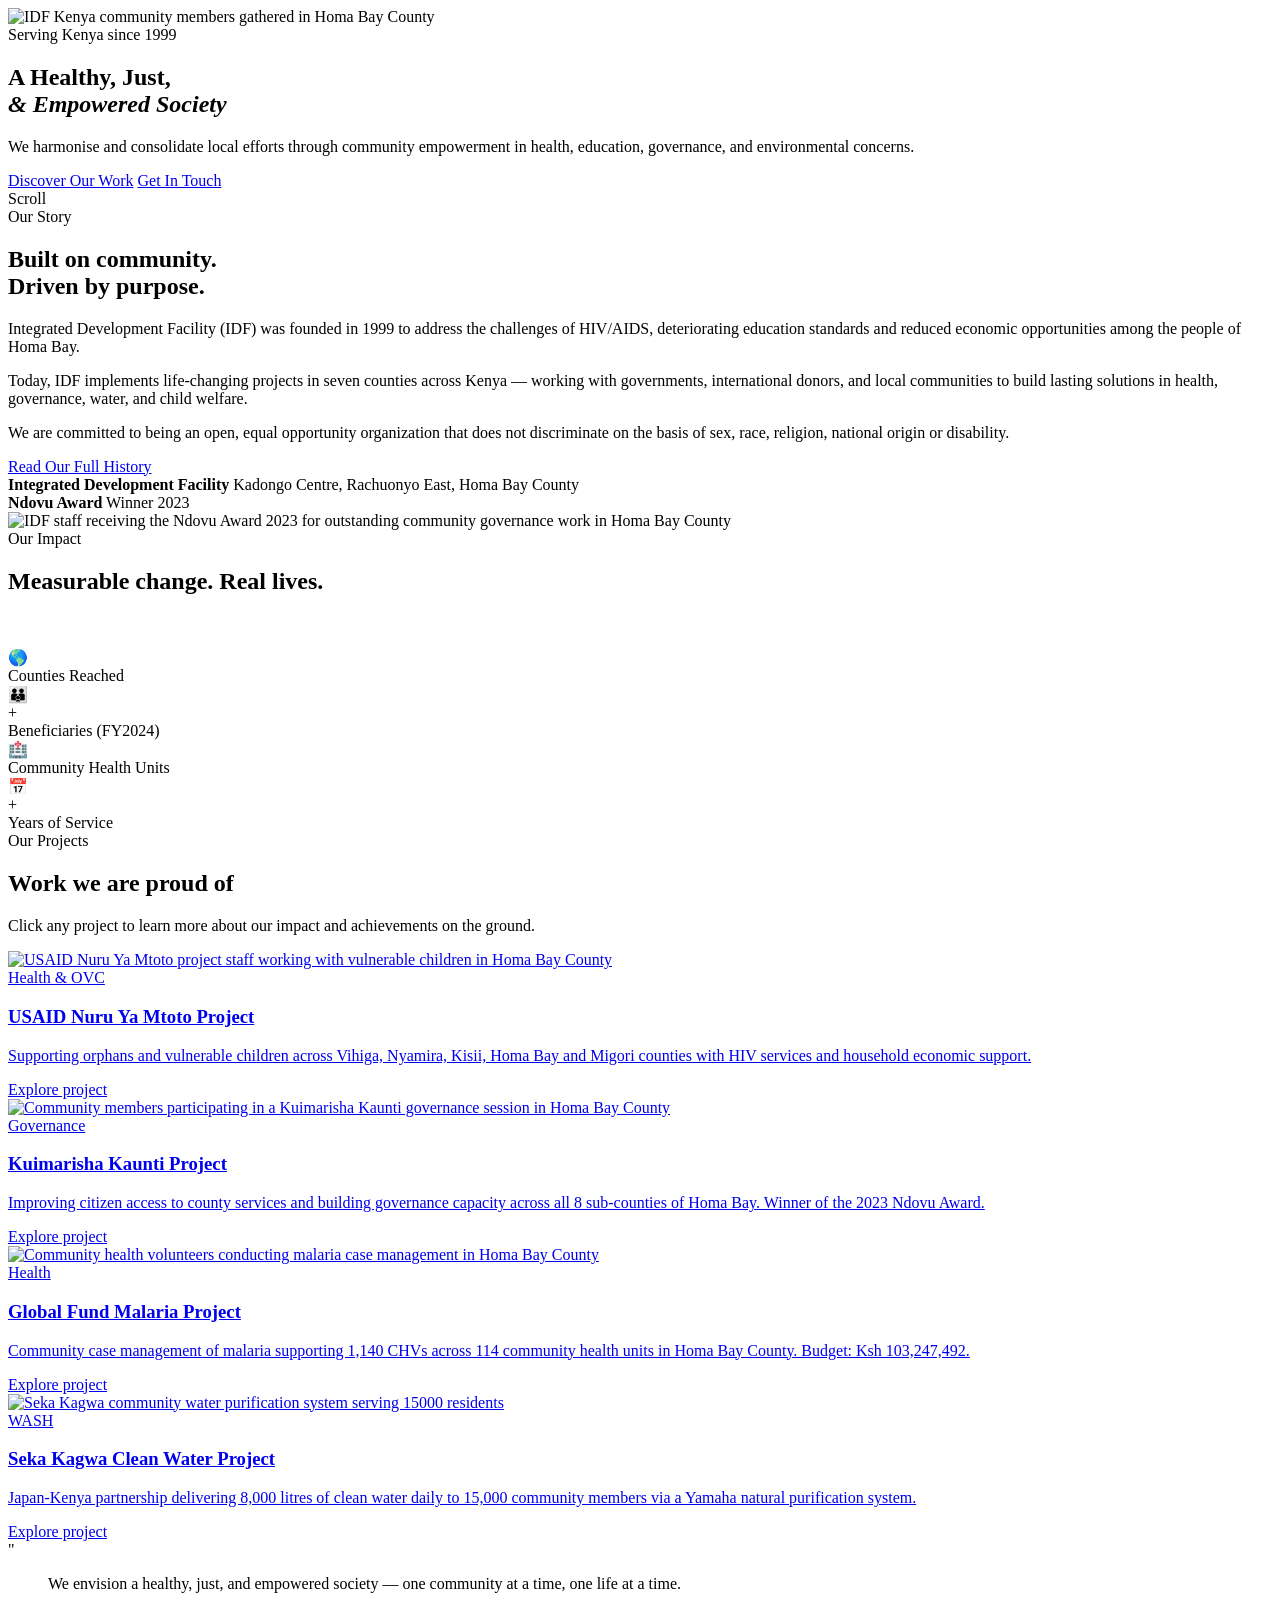
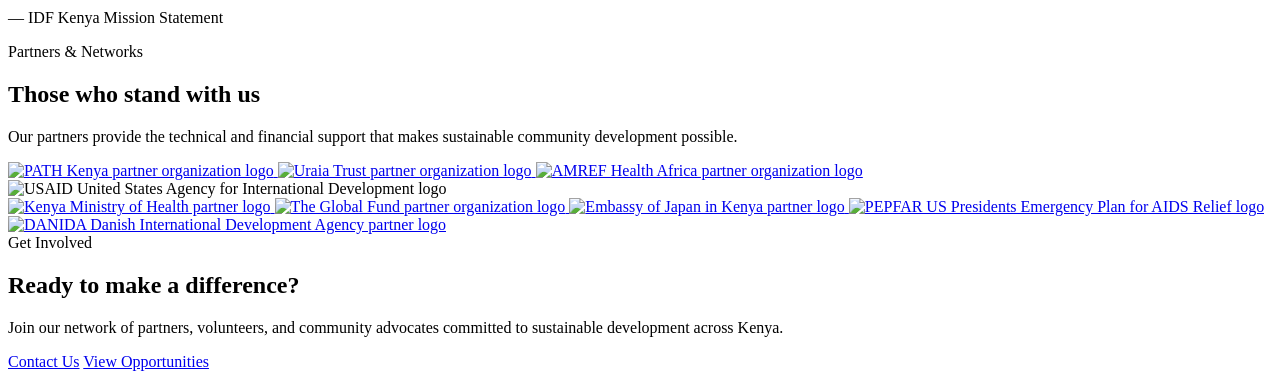
==== commit 4bbe06d5: "Fix asset paths for GitHub Pages" ====
--- a/index.html
+++ b/index.html
@@ -9,10 +9,10 @@
   <link rel="preconnect" href="https://fonts.googleapis.com">
   <link rel="preconnect" href="https://fonts.gstatic.com" crossorigin>
   <link href="https://fonts.googleapis.com/css2?family=Playfair+Display:ital,wght@0,400;0,600;0,700;1,400&family=DM+Sans:wght@300;400;500;600&display=swap" rel="stylesheet">
-  <link rel="stylesheet" href="/css/styles.css">
-  <link rel="stylesheet" href="/css/navbar.css">
-  <link rel="stylesheet" href="/css/sections.css">
-  <link rel="stylesheet" href="/css/responsive.css">
+  <link rel="stylesheet" href="/idfkenya-website/css/styles.css">
+  <link rel="stylesheet" href="/idfkenya-website/css/navbar.css">
+  <link rel="stylesheet" href="/idfkenya-website/css/sections.css">
+  <link rel="stylesheet" href="/idfkenya-website/css/responsive.css">
 </head>
 <body>
 
@@ -22,7 +22,7 @@
   <!-- HERO -->
   <section class="hero">
     <div class="hero-bg">
-      <img src="/assets/images/idf_home1.jpg" alt="IDF Kenya community members gathered in Homa Bay County">
+      <img src="/idfkenya-website/assets/images/idf_home1.jpg" alt="IDF Kenya community members gathered in Homa Bay County">
       <div class="hero-overlay"></div>
     </div>
     <div class="hero-content">
@@ -31,8 +31,8 @@
         <h1>A Healthy, Just,<br><em>&amp; Empowered Society</em></h1>
         <p class="hero-sub">We harmonise and consolidate local efforts through community empowerment in health, education, governance, and environmental concerns.</p>
         <div class="hero-actions">
-          <a href="/pages/our-history.html" class="btn btn-primary">Discover Our Work</a>
-          <a href="/pages/contact.html" class="btn btn-outline-white">Get In Touch</a>
+          <a href="/idfkenya-website/pages/our-history.html" class="btn btn-primary">Discover Our Work</a>
+          <a href="/idfkenya-website/pages/contact.html" class="btn btn-outline-white">Get In Touch</a>
         </div>
       </div>
     </div>
@@ -52,7 +52,7 @@
           <p>Integrated Development Facility (IDF) was founded in 1999 to address the challenges of HIV/AIDS, deteriorating education standards and reduced economic opportunities among the people of Homa Bay.</p>
           <p>Today, IDF implements life-changing projects in seven counties across Kenya — working with governments, international donors, and local communities to build lasting solutions in health, governance, water, and child welfare.</p>
           <p>We are committed to being an open, equal opportunity organization that does not discriminate on the basis of sex, race, religion, national origin or disability.</p>
-          <a href="/pages/our-history.html" class="btn btn-primary">Read Our Full History</a>
+          <a href="/idfkenya-website/pages/our-history.html" class="btn btn-primary">Read Our Full History</a>
           <div class="about-signature">
             <div class="about-signature-text">
               <strong>Integrated Development Facility</strong>
@@ -65,7 +65,7 @@
             <strong>Ndovu Award</strong>
             <span>Winner 2023</span>
           </div>
-          <img src="/assets/images/usaid_award.jpg" alt="IDF staff receiving the Ndovu Award 2023 for outstanding community governance work in Homa Bay County">
+          <img src="/idfkenya-website/assets/images/usaid_award.jpg" alt="IDF staff receiving the Ndovu Award 2023 for outstanding community governance work in Homa Bay County">
           <div class="about-image-deco"></div>
         </div>
       </div>
@@ -123,9 +123,9 @@
       </div>
       <div class="projects-grid">
 
-        <a href="/pages/usaid-nuru-ya-mtoto.html" class="project-card">
-          <div class="project-img">
-            <img src="/assets/images/nuru2_8Q58Pym.png" alt="USAID Nuru Ya Mtoto project staff working with vulnerable children in Homa Bay County">
+        <a href="/idfkenya-website/pages/usaid-nuru-ya-mtoto.html" class="project-card">
+          <div class="project-img">
+            <img src="/idfkenya-website/assets/images/nuru2_8Q58Pym.png" alt="USAID Nuru Ya Mtoto project staff working with vulnerable children in Homa Bay County">
           </div>
           <div class="project-body">
             <span class="project-tag project-tag--blue">Health &amp; OVC</span>
@@ -135,9 +135,9 @@
           </div>
         </a>
 
-        <a href="/pages/kuimarisha-kaunti.html" class="project-card">
-          <div class="project-img">
-            <img src="/assets/images/seka2_otJQ6Q8.jpg" alt="Community members participating in a Kuimarisha Kaunti governance session in Homa Bay County">
+        <a href="/idfkenya-website/pages/kuimarisha-kaunti.html" class="project-card">
+          <div class="project-img">
+            <img src="/idfkenya-website/assets/images/seka2_otJQ6Q8.jpg" alt="Community members participating in a Kuimarisha Kaunti governance session in Homa Bay County">
           </div>
           <div class="project-body">
             <span class="project-tag project-tag--green">Governance</span>
@@ -147,9 +147,9 @@
           </div>
         </a>
 
-        <a href="/pages/global-fund-malaria.html" class="project-card">
-          <div class="project-img">
-            <img src="/assets/images/county2_uWjLMiN.jpg" alt="Community health volunteers conducting malaria case management in Homa Bay County">
+        <a href="/idfkenya-website/pages/global-fund-malaria.html" class="project-card">
+          <div class="project-img">
+            <img src="/idfkenya-website/assets/images/county2_uWjLMiN.jpg" alt="Community health volunteers conducting malaria case management in Homa Bay County">
           </div>
           <div class="project-body">
             <span class="project-tag project-tag--blue">Health</span>
@@ -159,9 +159,9 @@
           </div>
         </a>
 
-        <a href="/pages/seka-kagwa.html" class="project-card">
-          <div class="project-img">
-            <img src="/assets/images/seka_KbmhChW.jpg" alt="Seka Kagwa community water purification system serving 15000 residents">
+        <a href="/idfkenya-website/pages/seka-kagwa.html" class="project-card">
+          <div class="project-img">
+            <img src="/idfkenya-website/assets/images/seka_KbmhChW.jpg" alt="Seka Kagwa community water purification system serving 15000 residents">
           </div>
           <div class="project-body">
             <span class="project-tag project-tag--green">WASH</span>
@@ -194,31 +194,31 @@
       </div>
       <div class="partners-logos">
         <a href="https://www.path.org/" target="_blank" rel="noopener" class="partner-item">
-          <img src="/assets/images/path.jpeg" alt="PATH Kenya partner organization logo">
+          <img src="/idfkenya-website/assets/images/path.jpeg" alt="PATH Kenya partner organization logo">
         </a>
         <a href="https://uraia.or.ke/" target="_blank" rel="noopener" class="partner-item">
-          <img src="/assets/images/uraia.jpeg" alt="Uraia Trust partner organization logo">
+          <img src="/idfkenya-website/assets/images/uraia.jpeg" alt="Uraia Trust partner organization logo">
         </a>
         <a href="https://amref.org/" target="_blank" rel="noopener" class="partner-item">
-          <img src="/assets/images/amref.jpeg" alt="AMREF Health Africa partner organization logo">
+          <img src="/idfkenya-website/assets/images/amref.jpeg" alt="AMREF Health Africa partner organization logo">
         </a>
         <div class="partner-item">
-          <img src="/assets/images/usaid.png" alt="USAID United States Agency for International Development logo">
+          <img src="/idfkenya-website/assets/images/usaid.png" alt="USAID United States Agency for International Development logo">
         </div>
         <a href="https://www.health.go.ke/" target="_blank" rel="noopener" class="partner-item">
-          <img src="/assets/images/moh.png" alt="Kenya Ministry of Health partner logo">
+          <img src="/idfkenya-website/assets/images/moh.png" alt="Kenya Ministry of Health partner logo">
         </a>
         <a href="https://www.theglobalfund.org/en/" target="_blank" rel="noopener" class="partner-item">
-          <img src="/assets/images/globalfund.jpg" alt="The Global Fund partner organization logo">
+          <img src="/idfkenya-website/assets/images/globalfund.jpg" alt="The Global Fund partner organization logo">
         </a>
         <a href="https://www.ke.emb-japan.go.jp/itprtop_en/index.html" target="_blank" rel="noopener" class="partner-item">
-          <img src="/assets/images/japan2.jpg" alt="Embassy of Japan in Kenya partner logo">
+          <img src="/idfkenya-website/assets/images/japan2.jpg" alt="Embassy of Japan in Kenya partner logo">
         </a>
         <a href="https://ke.usembassy.gov/pepfar/" target="_blank" rel="noopener" class="partner-item">
-          <img src="/assets/images/pepfar.png" alt="PEPFAR US Presidents Emergency Plan for AIDS Relief logo">
+          <img src="/idfkenya-website/assets/images/pepfar.png" alt="PEPFAR US Presidents Emergency Plan for AIDS Relief logo">
         </a>
         <a href="https://kenya.um.dk/en/about-denmark-in-kenya/danida-en" target="_blank" rel="noopener" class="partner-item">
-          <img src="/assets/images/danida.jpg" alt="DANIDA Danish International Development Agency partner logo">
+          <img src="/idfkenya-website/assets/images/danida.jpg" alt="DANIDA Danish International Development Agency partner logo">
         </a>
       </div>
     </div>
@@ -231,8 +231,8 @@
       <h2>Ready to make a difference?</h2>
       <p>Join our network of partners, volunteers, and community advocates committed to sustainable development across Kenya.</p>
       <div class="cta-buttons">
-        <a href="/pages/contact.html" class="btn btn-primary">Contact Us</a>
-        <a href="/pages/careers.html" class="btn btn-outline-navy">View Opportunities</a>
+        <a href="/idfkenya-website/pages/contact.html" class="btn btn-primary">Contact Us</a>
+        <a href="/idfkenya-website/pages/careers.html" class="btn btn-outline-navy">View Opportunities</a>
       </div>
     </div>
   </section>
@@ -240,9 +240,9 @@
   <!-- FOOTER (injected by component.js) -->
   <div id="footer-placeholder"></div>
 
-  <script src="/js/component.js"></script>
-  <script src="/js/main.js"></script>
-  <script src="/js/scroll.js"></script>
-  <script src="/js/utils.js"></script>
+  <script src="/idfkenya-website/js/component.js"></script>
+  <script src="/idfkenya-website/js/main.js"></script>
+  <script src="/idfkenya-website/js/scroll.js"></script>
+  <script src="/idfkenya-website/js/utils.js"></script>
 </body>
 </html>
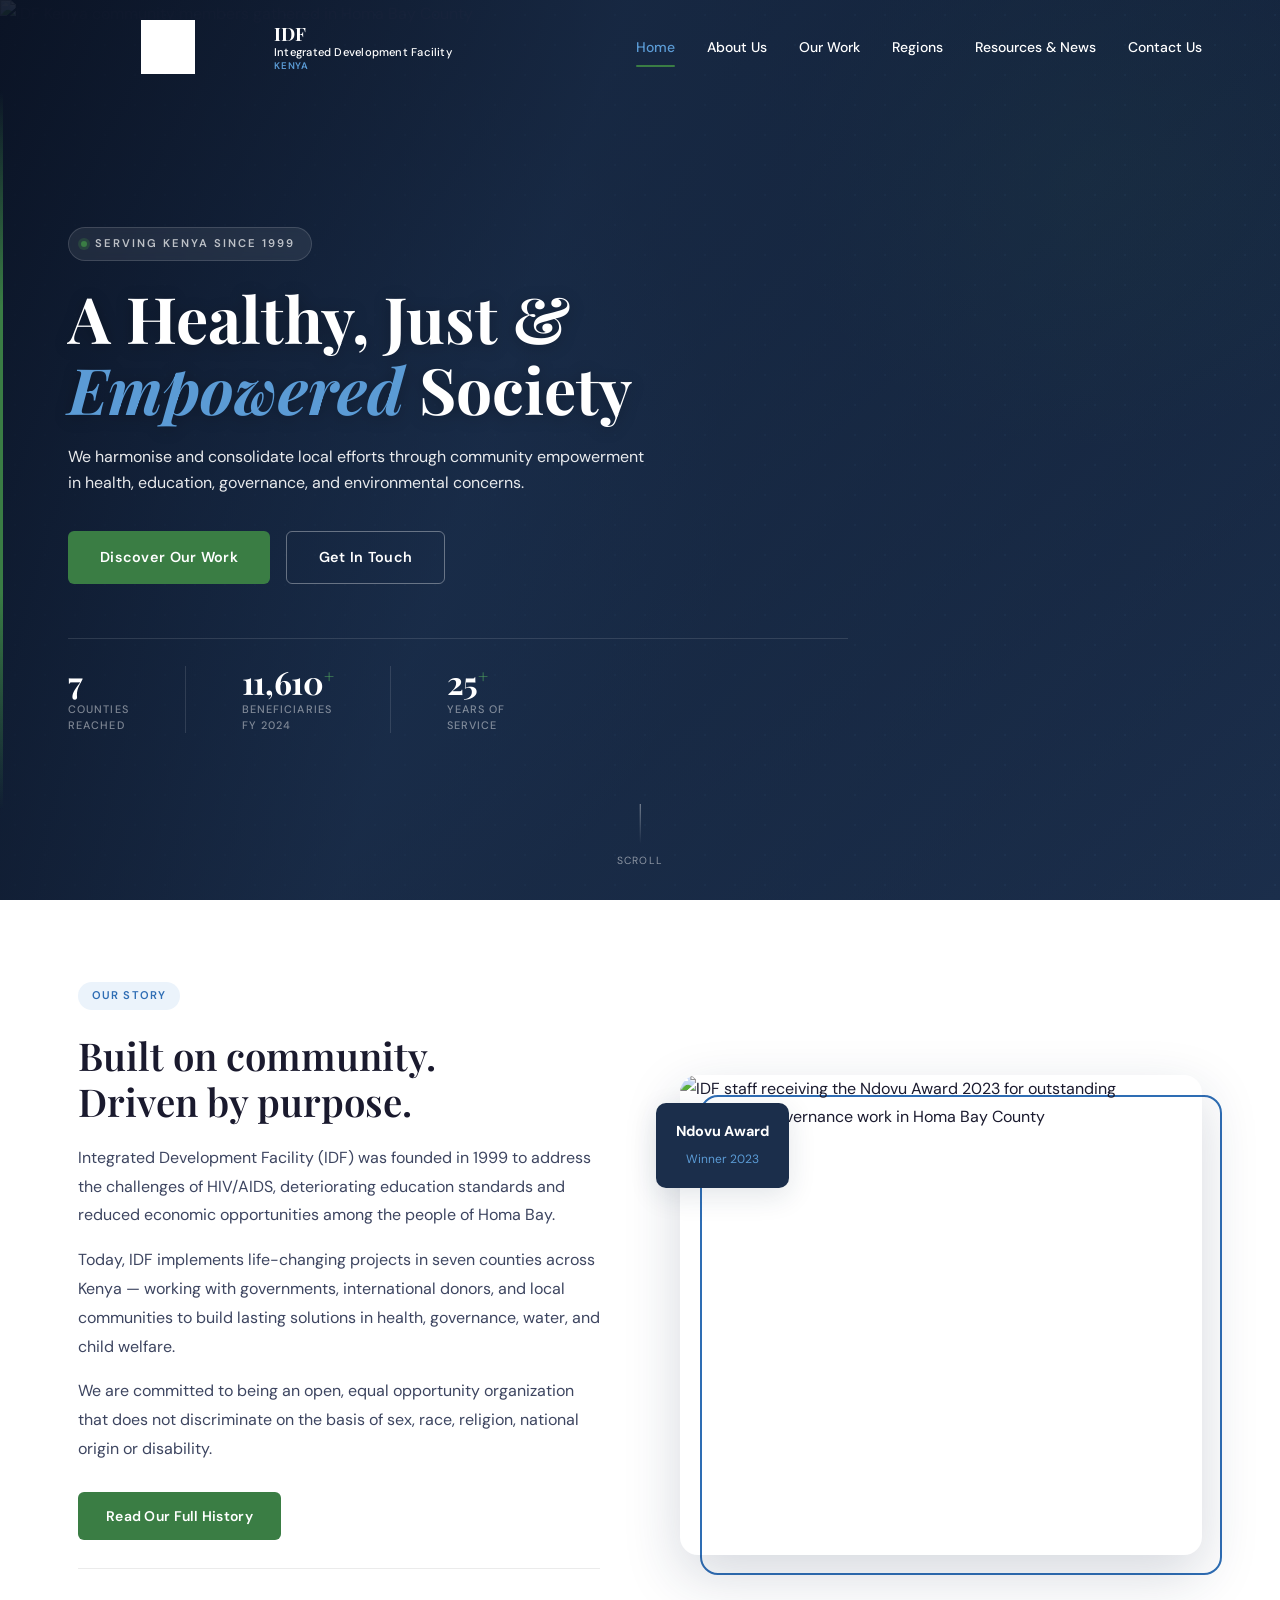
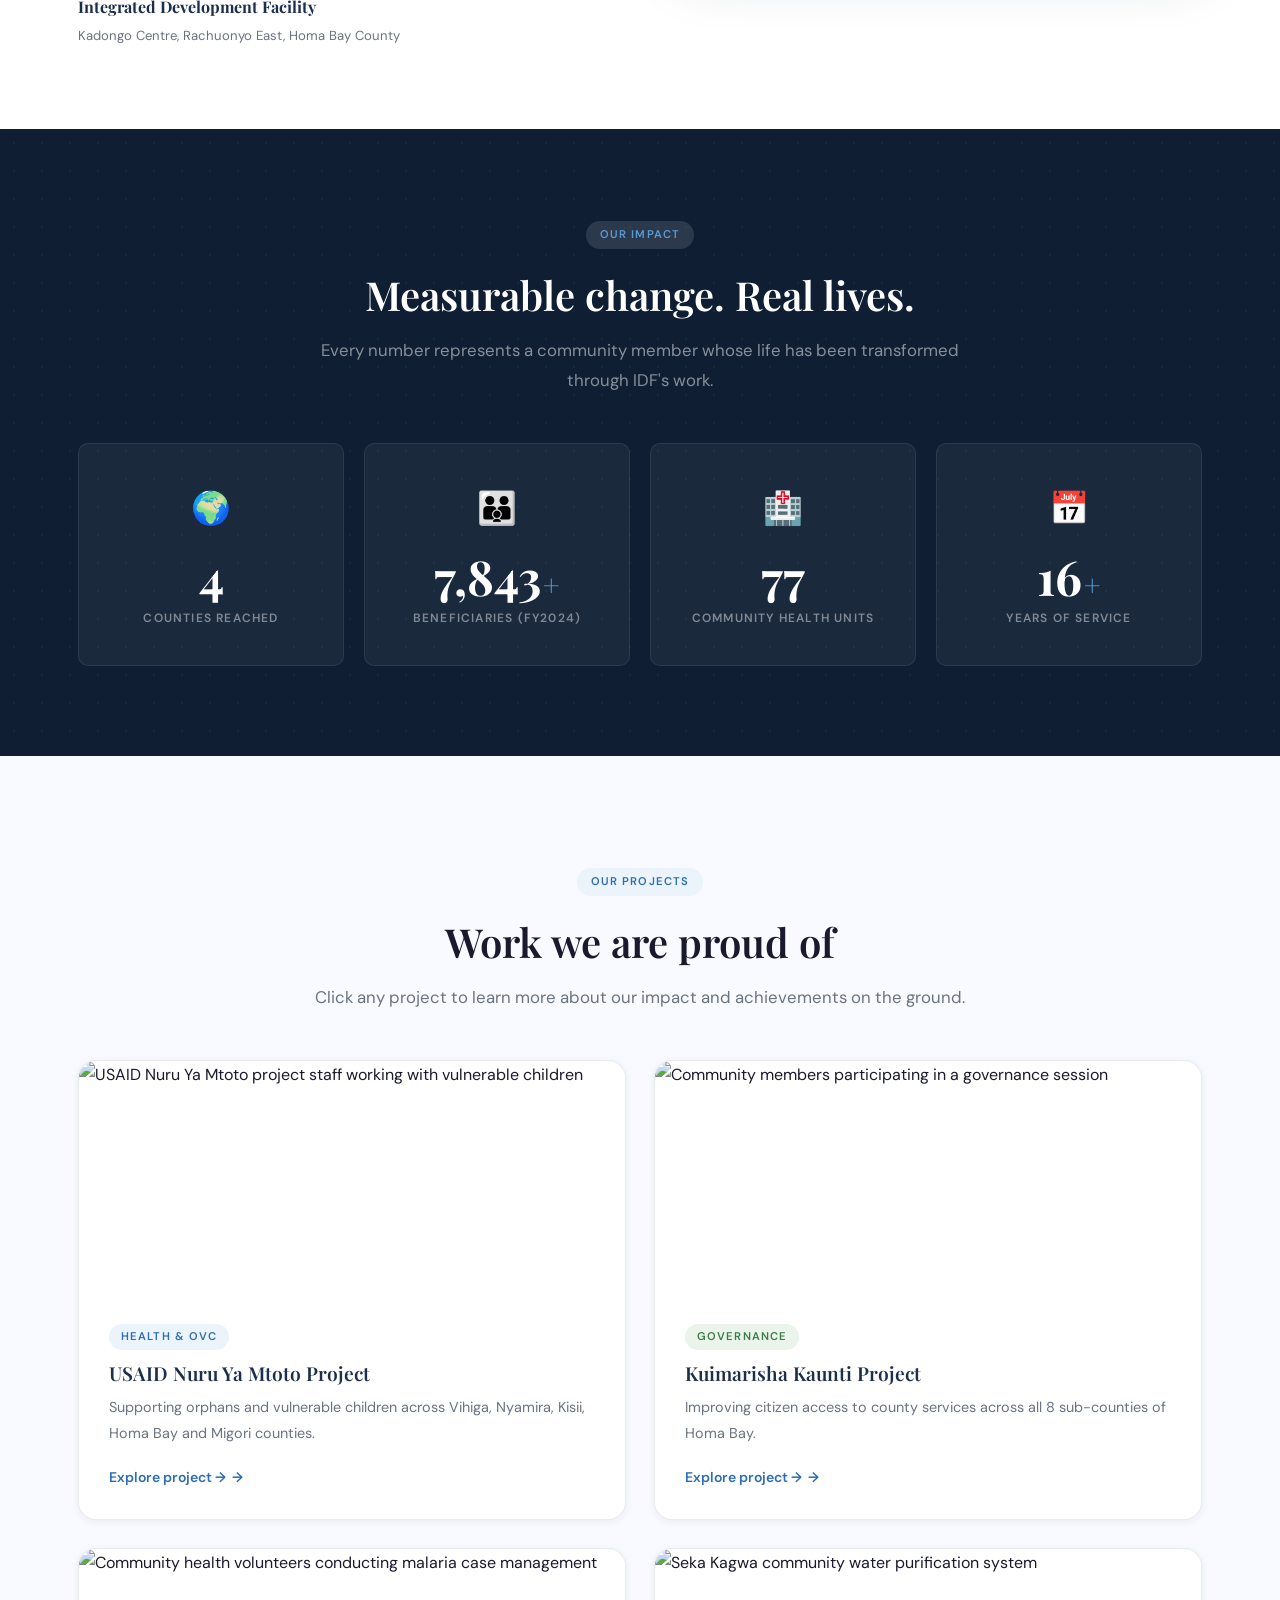
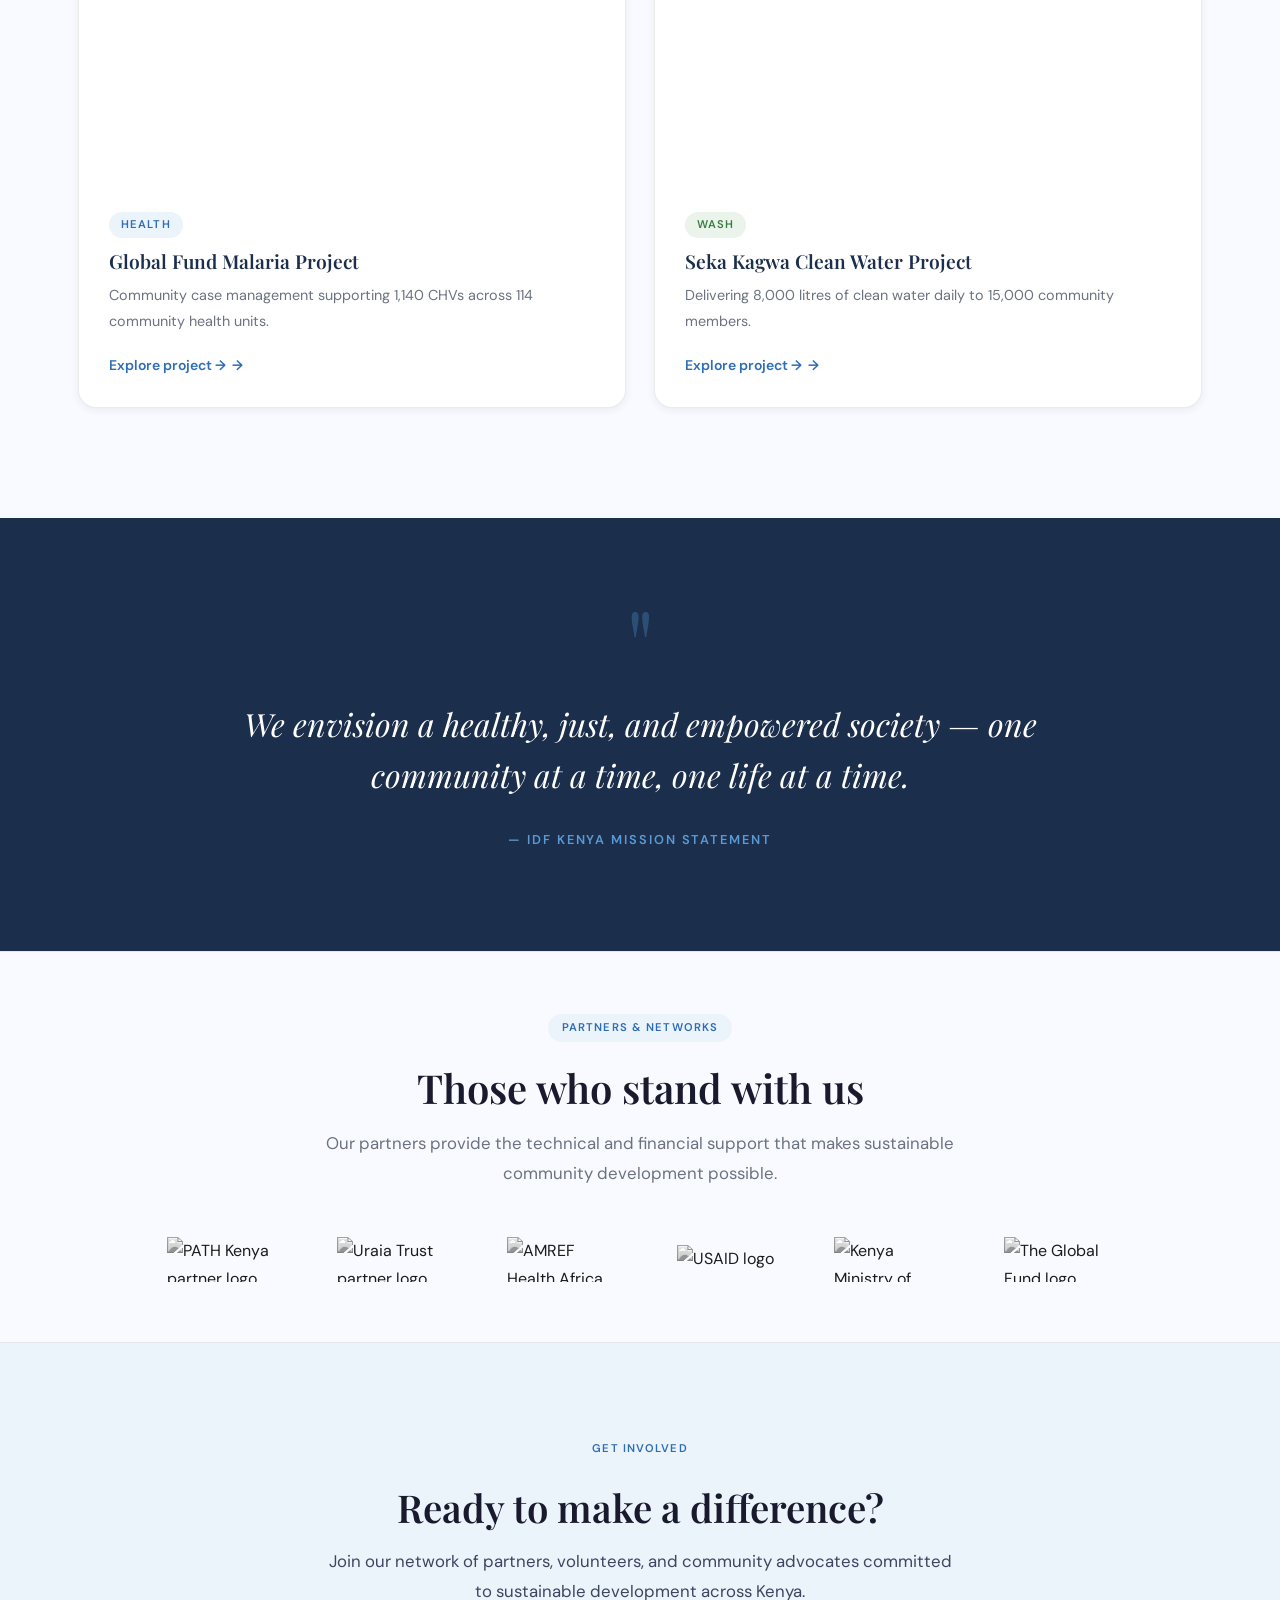
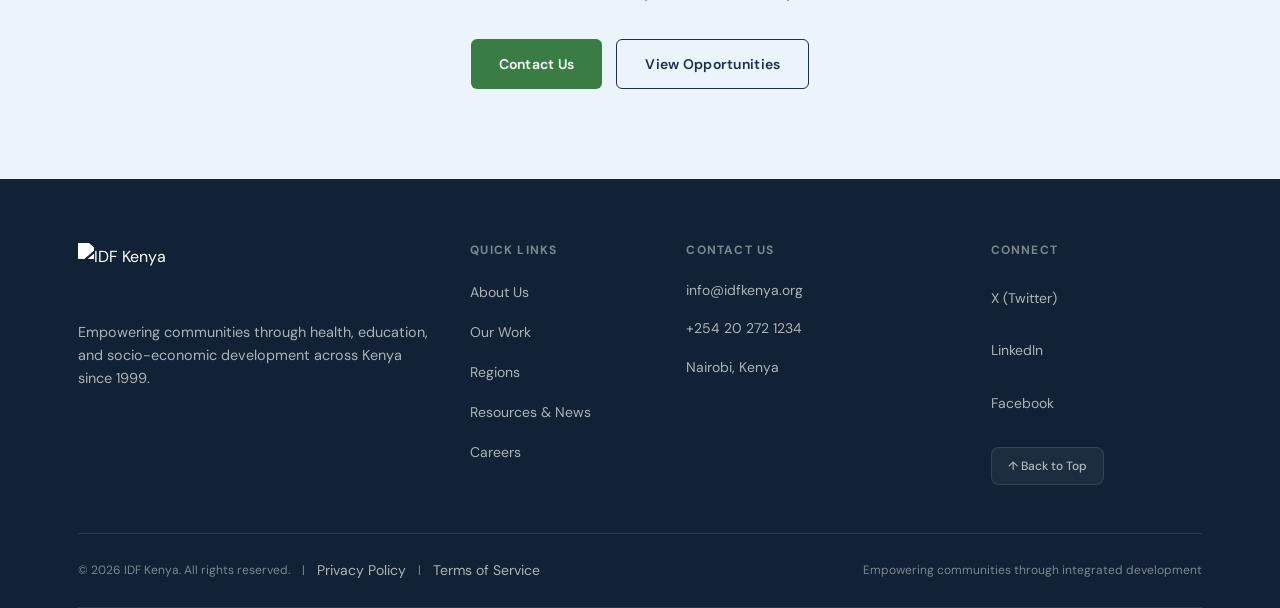
==== commit ed85ce1d: "Reorganize project structure and update components" ====
--- a/index.html
+++ b/index.html
@@ -5,44 +5,110 @@
   <meta name="viewport" content="width=device-width, initial-scale=1.0">
   <title>Integrated Development Facility — A Healthy, Just &amp; Empowered Society</title>
   <meta name="description" content="IDF Kenya is a community-based NGO implementing projects in health, governance, and community empowerment across Kenya since 1999.">
-  <link rel="icon" href="/assets/images/logo1.png">
+  <link rel="icon" href="assets/images/logo1.png">
+
   <link rel="preconnect" href="https://fonts.googleapis.com">
   <link rel="preconnect" href="https://fonts.gstatic.com" crossorigin>
   <link href="https://fonts.googleapis.com/css2?family=Playfair+Display:ital,wght@0,400;0,600;0,700;1,400&family=DM+Sans:wght@300;400;500;600&display=swap" rel="stylesheet">
-  <link rel="stylesheet" href="/idfkenya-website/css/styles.css">
-  <link rel="stylesheet" href="/idfkenya-website/css/navbar.css">
-  <link rel="stylesheet" href="/idfkenya-website/css/sections.css">
-  <link rel="stylesheet" href="/idfkenya-website/css/responsive.css">
+
+  <!-- Font Awesome — required for shared navbar icons -->
+  <link rel="stylesheet" href="https://cdnjs.cloudflare.com/ajax/libs/font-awesome/6.5.1/css/all.min.css"
+        integrity="sha512-DTOQO9RWCH3ppGqcWaEA1BIZOC6xxalwEsw9c2QQeAIftl+Vegovlnee1c9QX4TctnWMn13TZye+giMm8e2LwA=="
+        crossorigin="anonymous" referrerpolicy="no-referrer">
+
+  <!-- CSS load order: base → components → sections → home (page-specific last) → responsive -->
+  <link rel="stylesheet" href="css/styles.css">
+  <link rel="stylesheet" href="css/components.css">
+  <link rel="stylesheet" href="css/sections.css">
+  <link rel="stylesheet" href="css/home.css">
+  <link rel="stylesheet" href="css/responsive.css">
 </head>
 <body>
 
-  <!-- NAVBAR (injected by component.js) -->
   <div id="navbar-placeholder"></div>
 
-  <!-- HERO -->
-  <section class="hero">
+  <!-- ═══════════════════════════════════════════════════════════
+       HERO SECTION — Redesigned v3.1
+
+       Layer stack (bottom → top):
+         .hero             CSS gradient mesh fallback (always visible)
+         .hero-bg img      photograph (enhances when loaded)
+         .hero-overlay     directional gradient div (left dark → right light)
+         .hero-pattern     dot-grid texture
+         .hero-accent-line thin green decorative stripe
+         .hero-content     all text, buttons, and impact strip
+  ═══════════════════════════════════════════════════════════ -->
+  <section class="hero" aria-label="A Healthy, Just &amp; Empowered Society">
+
+    <!-- Layer 1: Background photograph -->
     <div class="hero-bg">
-      <img src="/idfkenya-website/assets/images/idf_home1.jpg" alt="IDF Kenya community members gathered in Homa Bay County">
-      <div class="hero-overlay"></div>
-    </div>
+      <img
+        src="assets/images/idf_home1.jpg"
+        alt="IDF Kenya community members gathered in Homa Bay County"
+        loading="eager"
+        fetchpriority="high"
+      >
+    </div>
+
+    <!-- Layer 2: Directional gradient overlay -->
+    <div class="hero-overlay" aria-hidden="true"></div>
+
+    <!-- Layer 3: Dot-grid texture -->
+    <div class="hero-pattern" aria-hidden="true"></div>
+
+    <!-- Layer 4: Decorative green accent stripe on left edge -->
+    <div class="hero-accent-line" aria-hidden="true"></div>
+
+    <!-- Layer 5: Content -->
     <div class="hero-content">
       <div class="hero-inner">
-        <span class="hero-eyebrow">Serving Kenya since 1999</span>
-        <h1>A Healthy, Just,<br><em>&amp; Empowered Society</em></h1>
-        <p class="hero-sub">We harmonise and consolidate local efforts through community empowerment in health, education, governance, and environmental concerns.</p>
+
+        <!-- Eyebrow pill with green dot indicator -->
+        <span class="hero-eyebrow">Serving Kenya Since 1999</span>
+
+        <!-- Headline: wrap key word in em for italic blue accent -->
+        <h1>A Healthy, Just &amp;<br><em>Empowered</em> Society</h1>
+
+        <!-- Sub-headline -->
+        <p class="hero-sub">
+          We harmonise and consolidate local efforts through community empowerment
+          in health, education, governance, and environmental concerns.
+        </p>
+
+        <!-- CTA buttons -->
         <div class="hero-actions">
-          <a href="/idfkenya-website/pages/our-history.html" class="btn btn-primary">Discover Our Work</a>
-          <a href="/idfkenya-website/pages/contact.html" class="btn btn-outline-white">Get In Touch</a>
-        </div>
-      </div>
-    </div>
-    <div class="hero-scroll">
+          <a href="about.html"   class="btn btn-primary">Discover Our Work</a>
+          <a href="contact.html" class="btn btn-outline-white">Get In Touch</a>
+        </div>
+
+        <!-- Impact strip: 3 key stats anchored inside the hero -->
+        <div class="hero-impact" aria-label="Quick impact summary">
+          <div class="hero-impact-stat">
+            <span class="hero-impact-number">7</span>
+            <span class="hero-impact-label">Counties<br>Reached</span>
+          </div>
+          <div class="hero-impact-stat">
+            <span class="hero-impact-number">11,610<sup>+</sup></span>
+            <span class="hero-impact-label">Beneficiaries<br>FY 2024</span>
+          </div>
+          <div class="hero-impact-stat">
+            <span class="hero-impact-number">25<sup>+</sup></span>
+            <span class="hero-impact-label">Years of<br>Service</span>
+          </div>
+        </div>
+
+      </div>
+    </div>
+
+    <!-- Scroll indicator -->
+    <div class="hero-scroll" aria-hidden="true">
       <div class="hero-scroll-line"></div>
       <span>Scroll</span>
     </div>
-  </section>
-
-  <!-- ABOUT -->
+
+  </section>
+
+  <!-- ABOUT SECTION -->
   <section class="about-section" id="about">
     <div class="container">
       <div class="about-grid">
@@ -52,7 +118,7 @@
           <p>Integrated Development Facility (IDF) was founded in 1999 to address the challenges of HIV/AIDS, deteriorating education standards and reduced economic opportunities among the people of Homa Bay.</p>
           <p>Today, IDF implements life-changing projects in seven counties across Kenya — working with governments, international donors, and local communities to build lasting solutions in health, governance, water, and child welfare.</p>
           <p>We are committed to being an open, equal opportunity organization that does not discriminate on the basis of sex, race, religion, national origin or disability.</p>
-          <a href="/idfkenya-website/pages/our-history.html" class="btn btn-primary">Read Our Full History</a>
+          <a href="about.html" class="btn btn-primary">Read Our Full History</a>
           <div class="about-signature">
             <div class="about-signature-text">
               <strong>Integrated Development Facility</strong>
@@ -65,14 +131,14 @@
             <strong>Ndovu Award</strong>
             <span>Winner 2023</span>
           </div>
-          <img src="/idfkenya-website/assets/images/usaid_award.jpg" alt="IDF staff receiving the Ndovu Award 2023 for outstanding community governance work in Homa Bay County">
+          <img src="assets/images/usaid_award.jpg" alt="IDF staff receiving the Ndovu Award 2023 for outstanding community governance work in Homa Bay County">
           <div class="about-image-deco"></div>
         </div>
       </div>
     </div>
   </section>
 
-  <!-- STATS -->
+  <!-- STATS SECTION -->
   <section class="stats-section" id="impact">
     <div class="container">
       <div class="section-header">
@@ -82,30 +148,30 @@
       </div>
       <div class="stats-grid" id="counter-section">
         <div class="stat-card">
-          <span class="stat-icon">&#127758;</span>
-          <div class="stat-number">
-            <span class="counter" data-target="7"></span>
+          <span class="stat-icon">🌍</span>
+          <div class="stat-number">
+            <span class="counter" data-target="7">0</span>
           </div>
           <div class="stat-label">Counties Reached</div>
         </div>
         <div class="stat-card">
-          <span class="stat-icon">&#128106;</span>
-          <div class="stat-number">
-            <span class="counter" data-target="11610"></span><span class="suffix">+</span>
+          <span class="stat-icon">👪</span>
+          <div class="stat-number">
+            <span class="counter" data-target="11610">0</span><span class="suffix">+</span>
           </div>
           <div class="stat-label">Beneficiaries (FY2024)</div>
         </div>
         <div class="stat-card">
-          <span class="stat-icon">&#127973;</span>
-          <div class="stat-number">
-            <span class="counter" data-target="114"></span>
+          <span class="stat-icon">🏥</span>
+          <div class="stat-number">
+            <span class="counter" data-target="114">0</span>
           </div>
           <div class="stat-label">Community Health Units</div>
         </div>
         <div class="stat-card">
-          <span class="stat-icon">&#128197;</span>
-          <div class="stat-number">
-            <span class="counter" data-target="25"></span><span class="suffix">+</span>
+          <span class="stat-icon">📅</span>
+          <div class="stat-number">
+            <span class="counter" data-target="25">0</span><span class="suffix">+</span>
           </div>
           <div class="stat-label">Years of Service</div>
         </div>
@@ -113,7 +179,7 @@
     </div>
   </section>
 
-  <!-- PROJECTS -->
+  <!-- PROJECTS SECTION -->
   <section class="projects-section" id="work">
     <div class="container">
       <div class="section-header">
@@ -122,60 +188,55 @@
         <p>Click any project to learn more about our impact and achievements on the ground.</p>
       </div>
       <div class="projects-grid">
-
-        <a href="/idfkenya-website/pages/usaid-nuru-ya-mtoto.html" class="project-card">
-          <div class="project-img">
-            <img src="/idfkenya-website/assets/images/nuru2_8Q58Pym.png" alt="USAID Nuru Ya Mtoto project staff working with vulnerable children in Homa Bay County">
+        <a href="ourwork.html" class="project-card">
+          <div class="project-img">
+            <img src="assets/images/nuru2_8Q58Pym.png" alt="USAID Nuru Ya Mtoto project staff working with vulnerable children">
           </div>
           <div class="project-body">
             <span class="project-tag project-tag--blue">Health &amp; OVC</span>
             <h3>USAID Nuru Ya Mtoto Project</h3>
-            <p>Supporting orphans and vulnerable children across Vihiga, Nyamira, Kisii, Homa Bay and Migori counties with HIV services and household economic support.</p>
-            <span class="project-link">Explore project</span>
-          </div>
-        </a>
-
-        <a href="/idfkenya-website/pages/kuimarisha-kaunti.html" class="project-card">
-          <div class="project-img">
-            <img src="/idfkenya-website/assets/images/seka2_otJQ6Q8.jpg" alt="Community members participating in a Kuimarisha Kaunti governance session in Homa Bay County">
+            <p>Supporting orphans and vulnerable children across Vihiga, Nyamira, Kisii, Homa Bay and Migori counties.</p>
+            <span class="project-link">Explore project →</span>
+          </div>
+        </a>
+        <a href="ourwork.html" class="project-card">
+          <div class="project-img">
+            <img src="assets/images/seka2_otJQ6Q8.jpg" alt="Community members participating in a governance session">
           </div>
           <div class="project-body">
             <span class="project-tag project-tag--green">Governance</span>
             <h3>Kuimarisha Kaunti Project</h3>
-            <p>Improving citizen access to county services and building governance capacity across all 8 sub-counties of Homa Bay. Winner of the 2023 Ndovu Award.</p>
-            <span class="project-link">Explore project</span>
-          </div>
-        </a>
-
-        <a href="/idfkenya-website/pages/global-fund-malaria.html" class="project-card">
-          <div class="project-img">
-            <img src="/idfkenya-website/assets/images/county2_uWjLMiN.jpg" alt="Community health volunteers conducting malaria case management in Homa Bay County">
+            <p>Improving citizen access to county services across all 8 sub-counties of Homa Bay.</p>
+            <span class="project-link">Explore project →</span>
+          </div>
+        </a>
+        <a href="ourwork.html" class="project-card">
+          <div class="project-img">
+            <img src="assets/images/county2_uWjLMiN.jpg" alt="Community health volunteers conducting malaria case management">
           </div>
           <div class="project-body">
             <span class="project-tag project-tag--blue">Health</span>
             <h3>Global Fund Malaria Project</h3>
-            <p>Community case management of malaria supporting 1,140 CHVs across 114 community health units in Homa Bay County. Budget: Ksh 103,247,492.</p>
-            <span class="project-link">Explore project</span>
-          </div>
-        </a>
-
-        <a href="/idfkenya-website/pages/seka-kagwa.html" class="project-card">
-          <div class="project-img">
-            <img src="/idfkenya-website/assets/images/seka_KbmhChW.jpg" alt="Seka Kagwa community water purification system serving 15000 residents">
+            <p>Community case management supporting 1,140 CHVs across 114 community health units.</p>
+            <span class="project-link">Explore project →</span>
+          </div>
+        </a>
+        <a href="ourwork.html" class="project-card">
+          <div class="project-img">
+            <img src="assets/images/seka_KbmhChW.jpg" alt="Seka Kagwa community water purification system">
           </div>
           <div class="project-body">
             <span class="project-tag project-tag--green">WASH</span>
             <h3>Seka Kagwa Clean Water Project</h3>
-            <p>Japan-Kenya partnership delivering 8,000 litres of clean water daily to 15,000 community members via a Yamaha natural purification system.</p>
-            <span class="project-link">Explore project</span>
-          </div>
-        </a>
-
-      </div>
-    </div>
-  </section>
-
-  <!-- QUOTE -->
+            <p>Delivering 8,000 litres of clean water daily to 15,000 community members.</p>
+            <span class="project-link">Explore project →</span>
+          </div>
+        </a>
+      </div>
+    </div>
+  </section>
+
+  <!-- QUOTE SECTION -->
   <section class="quote-section">
     <div class="quote-inner">
       <span class="quote-mark">"</span>
@@ -184,7 +245,7 @@
     </div>
   </section>
 
-  <!-- PARTNERS -->
+  <!-- PARTNERS SECTION -->
   <section class="partners-section" id="partners">
     <div class="container">
       <div class="section-header">
@@ -194,55 +255,44 @@
       </div>
       <div class="partners-logos">
         <a href="https://www.path.org/" target="_blank" rel="noopener" class="partner-item">
-          <img src="/idfkenya-website/assets/images/path.jpeg" alt="PATH Kenya partner organization logo">
+          <img src="assets/images/path.jpeg" alt="PATH Kenya partner logo">
         </a>
         <a href="https://uraia.or.ke/" target="_blank" rel="noopener" class="partner-item">
-          <img src="/idfkenya-website/assets/images/uraia.jpeg" alt="Uraia Trust partner organization logo">
+          <img src="assets/images/uraia.jpeg" alt="Uraia Trust partner logo">
         </a>
         <a href="https://amref.org/" target="_blank" rel="noopener" class="partner-item">
-          <img src="/idfkenya-website/assets/images/amref.jpeg" alt="AMREF Health Africa partner organization logo">
+          <img src="assets/images/amref.jpeg" alt="AMREF Health Africa logo">
         </a>
         <div class="partner-item">
-          <img src="/idfkenya-website/assets/images/usaid.png" alt="USAID United States Agency for International Development logo">
+          <img src="assets/images/usaid.png" alt="USAID logo">
         </div>
         <a href="https://www.health.go.ke/" target="_blank" rel="noopener" class="partner-item">
-          <img src="/idfkenya-website/assets/images/moh.png" alt="Kenya Ministry of Health partner logo">
+          <img src="assets/images/moh.png" alt="Kenya Ministry of Health logo">
         </a>
         <a href="https://www.theglobalfund.org/en/" target="_blank" rel="noopener" class="partner-item">
-          <img src="/idfkenya-website/assets/images/globalfund.jpg" alt="The Global Fund partner organization logo">
-        </a>
-        <a href="https://www.ke.emb-japan.go.jp/itprtop_en/index.html" target="_blank" rel="noopener" class="partner-item">
-          <img src="/idfkenya-website/assets/images/japan2.jpg" alt="Embassy of Japan in Kenya partner logo">
-        </a>
-        <a href="https://ke.usembassy.gov/pepfar/" target="_blank" rel="noopener" class="partner-item">
-          <img src="/idfkenya-website/assets/images/pepfar.png" alt="PEPFAR US Presidents Emergency Plan for AIDS Relief logo">
-        </a>
-        <a href="https://kenya.um.dk/en/about-denmark-in-kenya/danida-en" target="_blank" rel="noopener" class="partner-item">
-          <img src="/idfkenya-website/assets/images/danida.jpg" alt="DANIDA Danish International Development Agency partner logo">
-        </a>
-      </div>
-    </div>
-  </section>
-
-  <!-- CTA -->
+          <img src="assets/images/globalfund.jpg" alt="The Global Fund logo">
+        </a>
+      </div>
+    </div>
+  </section>
+
+  <!-- CTA SECTION -->
   <section class="cta-section">
     <div class="cta-inner">
       <span class="label-tag">Get Involved</span>
       <h2>Ready to make a difference?</h2>
       <p>Join our network of partners, volunteers, and community advocates committed to sustainable development across Kenya.</p>
       <div class="cta-buttons">
-        <a href="/idfkenya-website/pages/contact.html" class="btn btn-primary">Contact Us</a>
-        <a href="/idfkenya-website/pages/careers.html" class="btn btn-outline-navy">View Opportunities</a>
-      </div>
-    </div>
-  </section>
-
-  <!-- FOOTER (injected by component.js) -->
+        <a href="contact.html" class="btn btn-primary">Contact Us</a>
+        <a href="careers.html" class="btn btn-outline-navy">View Opportunities</a>
+      </div>
+    </div>
+  </section>
+
   <div id="footer-placeholder"></div>
 
-  <script src="/idfkenya-website/js/component.js"></script>
-  <script src="/idfkenya-website/js/main.js"></script>
-  <script src="/idfkenya-website/js/scroll.js"></script>
-  <script src="/idfkenya-website/js/utils.js"></script>
+  <script src="js/components.js"></script>
+  <script type="module" src="js/main.js"></script>
+
 </body>
-</html>
+</html>
--- a/css/styles.css
+++ b/css/styles.css
@@ -0,0 +1,159 @@
+/* ==============================================
+   IDF Kenya — styles.css
+   Base styles, CSS variables, reset, typography
+   Colors from IDF logo:
+     Navy:  #1B2E4B  |  Blue:  #2E6DB4
+     Green: #3A7D44  |  Light: #5B9BD5
+   ============================================== */
+
+@import url('https://fonts.googleapis.com/css2?family=Playfair+Display:ital,wght@0,400;0,600;0,700;1,400&family=DM+Sans:wght@300;400;500;600&display=swap');
+
+/* ---- CSS VARIABLES ---- */
+:root {
+  --navy:         #1B2E4B;
+  --navy-dark:    #0f1e33;
+  --blue:         #2E6DB4;
+  --blue-light:   #5B9BD5;
+  --blue-pale:    #EBF3FB;
+  --green:        #3A7D44;
+  --green-light:  #52a85f;
+  --green-pale:   #EAF4EB;
+  --cream:        #F8FAFF;
+  --white:        #FFFFFF;
+  --text-dark:    #1a1a2e;
+  --text-mid:     #3d4560;
+  --text-muted:   #6b7280;
+  --border:       rgba(0,0,0,0.08);
+  --shadow-sm:    0 2px 8px rgba(27,46,75,0.07);
+  --shadow-md:    0 8px 28px rgba(27,46,75,0.12);
+  --shadow-lg:    0 20px 56px rgba(27,46,75,0.18);
+  --radius-sm:    4px;
+  --radius-md:    10px;
+  --radius-lg:    18px;
+  --radius-xl:    28px;
+  --transition:   0.28s ease;
+  --max-width:    1180px;
+}
+
+/* ---- RESET ---- */
+*, *::before, *::after { box-sizing: border-box; margin: 0; padding: 0; }
+html { scroll-behavior: smooth; font-size: 16px; }
+body {
+  font-family: 'DM Sans', sans-serif;
+  font-weight: 400;
+  color: var(--text-dark);
+  background: var(--white);
+  line-height: 1.75;
+  -webkit-font-smoothing: antialiased;
+}
+img { display: block; max-width: 100%; height: auto; }
+a { color: inherit; text-decoration: none; transition: color var(--transition); }
+ul { list-style: none; }
+button { font-family: inherit; cursor: pointer; border: none; }
+input, textarea { font-family: inherit; }
+
+/* ---- TYPOGRAPHY ---- */
+h1, h2, h3, h4 {
+  font-family: 'Playfair Display', serif;
+  line-height: 1.2;
+  color: var(--text-dark);
+}
+h1 { font-size: clamp(2.4rem, 5vw, 3.8rem); font-weight: 700; }
+h2 { font-size: clamp(1.8rem, 3vw, 2.8rem); font-weight: 600; }
+h3 { font-size: clamp(1.2rem, 2vw, 1.55rem); font-weight: 600; }
+h4 { font-size: 1rem; font-weight: 600; font-family: 'DM Sans', sans-serif; text-transform: uppercase; letter-spacing: 0.1em; }
+em { font-style: italic; }
+p { color: var(--text-mid); margin-bottom: 1rem; line-height: 1.8; }
+p:last-child { margin-bottom: 0; }
+
+/* ---- UTILITIES ---- */
+.container {
+  max-width: var(--max-width);
+  margin: 0 auto;
+  padding: 0 28px;
+}
+
+.label-tag {
+  display: inline-block;
+  font-size: 0.72rem;
+  font-weight: 600;
+  text-transform: uppercase;
+  letter-spacing: 0.14em;
+  color: var(--blue);
+  background: var(--blue-pale);
+  padding: 4px 14px;
+  border-radius: 20px;
+  margin-bottom: 14px;
+}
+
+.label-tag--green {
+  color: var(--green);
+  background: var(--green-pale);
+}
+
+.label-tag--white {
+  color: rgba(255,255,255,0.9);
+  background: rgba(255,255,255,0.15);
+}
+
+.section-header {
+  text-align: center;
+  margin-bottom: 3.5rem;
+}
+.section-header h2 { margin-top: 8px; }
+.section-header p { max-width: 580px; margin: 12px auto 0; font-size: 1.05rem; }
+
+/* ---- BUTTONS ---- */
+.btn {
+  display: inline-flex;
+  align-items: center;
+  gap: 8px;
+  padding: 13px 30px;
+  border-radius: var(--radius-sm);
+  font-family: 'DM Sans', sans-serif;
+  font-size: 0.9rem;
+  font-weight: 600;
+  letter-spacing: 0.02em;
+  cursor: pointer;
+  transition: all var(--transition);
+  border: 2px solid transparent;
+}
+.btn-primary {
+  background: var(--blue);
+  color: var(--white);
+  border-color: var(--blue);
+}
+.btn-primary:hover {
+  background: var(--navy);
+  border-color: var(--navy);
+  transform: translateY(-2px);
+  box-shadow: 0 8px 20px rgba(46,109,180,0.35);
+}
+.btn-green {
+  background: var(--green);
+  color: var(--white);
+  border-color: var(--green);
+}
+.btn-green:hover {
+  background: #2d6235;
+  transform: translateY(-2px);
+  box-shadow: 0 8px 20px rgba(58,125,68,0.35);
+}
+.btn-outline-white {
+  background: transparent;
+  color: var(--white);
+  border-color: rgba(255,255,255,0.6);
+}
+.btn-outline-white:hover {
+  background: rgba(255,255,255,0.12);
+  border-color: rgba(255,255,255,0.9);
+}
+.btn-outline-navy {
+  background: transparent;
+  color: var(--navy);
+  border-color: var(--navy);
+}
+.btn-outline-navy:hover {
+  background: var(--navy);
+  color: var(--white);
+}
--- a/css/components.css
+++ b/css/components.css
@@ -0,0 +1,1052 @@
+/* =====================================================
+   components.css — IDF Kenya v3.0
+   Unified component styles for navbar + footer
+   Fixed for root-level HTML files (all .html at root)
+   
+   Key improvements:
+     · Glass navigation effect (transparent to blurred white on scroll)
+     · Fixed asset paths (../assets/ instead of /assets/)
+     · Removed all /pages/ references
+     · Separate desktop and mobile navigation
+     · Max-height animations for mobile drawer
+     · Proper touch targets (44px minimum)
+     · Unified scroll handling with .is-scrolled class
+     · Responsive grid-based footer layout
+     · Logo with full text: IDF + Integrated Development Facility + Kenya
+     · Active link styling with .is-active class
+   ===================================================== */
+
+@import url('https://fonts.googleapis.com/css2?family=Playfair+Display:ital,wght@0,400;0,600;0,700;1,400&family=DM+Sans:wght@300;400;500;600;700&display=swap');
+
+
+/* =====================================================
+   DESIGN TOKENS
+   ===================================================== */
+:root {
+  /* Brand Colors - IDF Kenya Palette */
+  --idf-navy:         #1B2E4B;
+  --idf-navy-dark:    #0f1e33;
+  --idf-blue:         #2E6DB4;
+  --idf-blue-light:   #5B9BD5;
+  --idf-blue-pale:    #EBF3FB;
+  --idf-green:        #3A7D44;
+  --idf-green-light:  #52a85f;
+  --idf-cream:        #F8FAFF;
+  --idf-white:        #FFFFFF;
+  --idf-gray-light:   #F5F7FA;
+  --idf-gray-mid:     #6B7280;
+  --idf-gray-dark:    #374151;
+  
+  /* Header */
+  --header-height:    4.5rem;
+  --header-z:         1000;
+  --logo-width-desktop: 180px;
+  --logo-height-desktop: 54px;
+  --logo-width-tablet: 140px;
+  --logo-height-tablet: 42px;
+  
+  /* Container */
+  --container-max:    1280px;
+  --container-pad:    clamp(1rem, 5vw, 2rem);
+  
+  /* Transitions */
+  --transition-fast:  0.2s ease;
+  --transition-mid:   0.3s ease;
+  --transition-slow:  0.4s ease;
+  --transition-drawer: 0.35s cubic-bezier(0.4, 0, 0.2, 1);
+  
+  /* Footer */
+  --footer-bg:        #112236;
+  --footer-text:      rgba(255, 255, 255, 0.85);
+  --footer-text-mid:  rgba(255, 255, 255, 0.65);
+  --footer-text-light: rgba(255, 255, 255, 0.45);
+  --footer-border:    rgba(255, 255, 255, 0.1);
+  --footer-hover:     #52a85f;
+}
+
+
+/* =====================================================
+   RESET & BASE
+   ===================================================== */
+*,
+*::before,
+*::after {
+  box-sizing: border-box;
+}
+
+body {
+  margin: 0;
+  padding: 0;
+}
+
+
+/* =====================================================
+   HEADER / NAVBAR — GLOBAL GLASS NAVIGATION
+   ===================================================== */
+
+.site-header {
+  position: fixed;
+  top: 0;
+  left: 0;
+  width: 100%;
+  z-index: var(--header-z);
+  background-color: rgba(255, 255, 255, 0); /* Start Transparent */
+  backdrop-filter: blur(0px);
+  -webkit-backdrop-filter: blur(0px);
+  transition: all 0.4s cubic-bezier(0.4, 0, 0.2, 1);
+  padding: 20px 0;
+  border-bottom: none;
+}
+
+/* Scrolled State (Triggered by components.js) */
+.site-header.is-scrolled {
+  background-color: rgba(255, 255, 255, 0.94) !important;
+  backdrop-filter: blur(15px);
+  -webkit-backdrop-filter: blur(15px);
+  padding: 12px 0;
+  box-shadow: 0 4px 20px rgba(0, 0, 0, 0.08);
+  border-bottom: 1px solid rgba(0, 0, 0, 0.05);
+}
+
+/* Logo scaling on scroll */
+.site-header.is-scrolled .logo__img {
+  width: calc(var(--logo-width-desktop) * 0.85);
+  height: calc(var(--logo-height-desktop) * 0.85);
+}
+
+/* Logo text scaling on scroll */
+.site-header.is-scrolled .logo__primary {
+  font-size: 1rem;
+}
+
+.site-header.is-scrolled .logo__full {
+  font-size: 0.6rem;
+}
+
+.site-header.is-scrolled .logo__tagline {
+  font-size: 0.55rem;
+}
+
+/* Nav Inner Container */
+.nav-inner {
+  display: flex;
+  align-items: center;
+  justify-content: space-between;
+  gap: 1.5rem;
+  max-width: var(--container-max);
+  margin-inline: auto;
+  padding-inline: var(--container-pad);
+  position: relative;
+  transition: height var(--transition-mid);
+}
+
+
+/* =====================================================
+   LOGO WITH TEXT
+   ===================================================== */
+
+.logo {
+  display: inline-flex;
+  align-items: center;
+  gap: 0.75rem;
+  text-decoration: none;
+  flex-shrink: 0;
+  opacity: 1;
+  transition: opacity var(--transition-fast);
+}
+
+.logo:hover {
+  opacity: 0.85;
+}
+
+.logo:focus-visible {
+  outline: 2px solid var(--idf-blue-light);
+  outline-offset: 4px;
+  border-radius: 4px;
+}
+
+/* Logo Image */
+.logo__picture {
+  display: inline-flex;
+  align-items: center;
+  flex-shrink: 0;
+}
+
+.logo__img {
+  width: var(--logo-width-desktop);
+  height: var(--logo-height-desktop);
+  display: block;
+  object-fit: contain;
+  transition: width var(--transition-mid), height var(--transition-mid);
+  filter: brightness(0) invert(1); /* White on transparent hero */
+}
+
+/* Scrolled state - logo becomes navy */
+.site-header.is-scrolled .logo__img {
+  filter: none; /* Original colors when scrolled */
+}
+
+/* Logo Text Container */
+.logo__text {
+  display: flex;
+  flex-direction: column;
+  line-height: 1.2;
+  margin-left: 0.25rem;
+}
+
+/* Primary Text "IDF" */
+.logo__primary {
+  font-family: 'Playfair Display', Georgia, serif;
+  font-size: 1.15rem;
+  font-weight: 700;
+  color: #FFFFFF !important;
+  letter-spacing: -0.01em;
+  line-height: 1.2;
+  transition: font-size var(--transition-mid), color var(--transition-mid);
+}
+
+/* Full Text "Integrated Development Facility" */
+.logo__full {
+  font-family: 'DM Sans', system-ui, sans-serif;
+  font-size: 0.7rem;
+  font-weight: 500;
+  color: #FFFFFF !important;
+  letter-spacing: 0.02em;
+  line-height: 1.3;
+  white-space: nowrap;
+  transition: font-size var(--transition-mid), color var(--transition-mid);
+}
+
+/* Tagline "Kenya" */
+.logo__tagline {
+  font-family: 'DM Sans', system-ui, sans-serif;
+  font-size: 0.6rem;
+  font-weight: 600;
+  color: var(--idf-blue-light);
+  letter-spacing: 0.08em;
+  text-transform: uppercase;
+  line-height: 1.2;
+  transition: font-size var(--transition-mid), color var(--transition-mid);
+}
+
+/* Scrolled state text colors (navy) */
+.site-header.is-scrolled .logo__primary,
+.site-header.is-scrolled .logo__full {
+  color: var(--idf-navy) !important;
+}
+
+.site-header.is-scrolled .logo__tagline {
+  color: var(--idf-blue);
+}
+
+/* Fallback when image fails to load */
+.logo--img-error .logo__img {
+  display: none;
+}
+
+.logo--img-error .logo__fallback {
+  display: flex;
+}
+
+.logo__fallback {
+  display: none;
+  flex-direction: column;
+  gap: 0.15rem;
+}
+
+.logo__fallback-primary {
+  font-family: 'Playfair Display', Georgia, serif;
+  font-size: 1.25rem;
+  font-weight: 700;
+  color: inherit;
+  letter-spacing: -0.01em;
+}
+
+.logo__accent {
+  color: var(--idf-green);
+}
+
+.logo__fallback-tag {
+  font-family: 'DM Sans', system-ui, sans-serif;
+  font-size: 0.65rem;
+  font-weight: 500;
+  letter-spacing: 0.08em;
+  text-transform: uppercase;
+  color: rgba(255, 255, 255, 0.7);
+}
+
+
+/* =====================================================
+   DESKTOP NAVIGATION
+   ===================================================== */
+
+.desktop-nav {
+  display: flex;
+  align-items: center;
+  gap: 2rem;
+  margin-left: auto;
+}
+
+/* Default: White text over hero */
+.nav-link {
+  position: relative;
+  font-family: 'DM Sans', system-ui, sans-serif;
+  font-size: 0.875rem;
+  font-weight: 500;
+  color: #FFFFFF !important;
+  text-decoration: none;
+  padding: 0.5rem 0;
+  transition: color var(--transition-fast);
+  cursor: pointer;
+}
+
+/* Scrolled: Navy text */
+.site-header.is-scrolled .nav-link {
+  color: var(--idf-navy) !important;
+}
+
+/* Animated underline — uses green for hover/active states */
+.nav-link::after {
+  content: '';
+  position: absolute;
+  bottom: 0;
+  left: 0;
+  width: 0;
+  height: 2px;
+  background: var(--idf-green);
+  border-radius: 2px;
+  transition: width 0.25s ease;
+}
+
+/* Active and hover states for nav links */
+.nav-link:hover,
+.nav-link.is-active {
+  color: var(--idf-blue-light) !important;
+}
+
+/* Scrolled state active/hover colors */
+.site-header.is-scrolled .nav-link:hover,
+.site-header.is-scrolled .nav-link.is-active {
+  color: var(--idf-blue) !important;
+}
+
+/* Underline animation for hover and active states */
+.nav-link:hover::after,
+.nav-link.is-active::after {
+  width: 100%;
+}
+
+.nav-link:focus-visible {
+  outline: 2px solid var(--idf-green);
+  outline-offset: 4px;
+  border-radius: 2px;
+}
+
+
+/* =====================================================
+   CTA BUTTON
+   ===================================================== */
+
+.cta-btn {
+  display: inline-flex;
+  align-items: center;
+  gap: 0.5rem;
+  padding: 0.625rem 1.25rem;
+  background: var(--idf-green);
+  color: var(--idf-white);
+  font-family: 'DM Sans', system-ui, sans-serif;
+  font-size: 0.875rem;
+  font-weight: 600;
+  text-decoration: none;
+  border-radius: 6px;
+  border: none;
+  cursor: pointer;
+  transition: all var(--transition-fast);
+  white-space: nowrap;
+}
+
+.cta-btn:hover {
+  background: var(--idf-green-light);
+  transform: translateY(-1px);
+  box-shadow: 0 4px 12px rgba(58, 125, 68, 0.3);
+}
+
+.cta-btn:focus-visible {
+  outline: 2px solid var(--idf-green);
+  outline-offset: 2px;
+}
+
+.cta-btn svg {
+  transition: transform var(--transition-fast);
+}
+
+.cta-btn:hover svg {
+  transform: translateX(3px);
+}
+
+.desktop-cta {
+  flex-shrink: 0;
+}
+
+
+/* =====================================================
+   HAMBURGER BUTTON (Mobile Only)
+   ===================================================== */
+
+.hamburger-btn {
+  display: none;
+  align-items: center;
+  justify-content: center;
+  min-width: 44px;
+  min-height: 44px;
+  padding: 0.5rem;
+  background: none;
+  border: 1px solid rgba(255, 255, 255, 0.3);
+  border-radius: 8px;
+  cursor: pointer;
+  color: #FFFFFF;
+  flex-shrink: 0;
+  transition: all var(--transition-fast);
+}
+
+.hamburger-btn:hover {
+  background: rgba(255, 255, 255, 0.1);
+  border-color: rgba(255, 255, 255, 0.5);
+}
+
+/* Scrolled state hamburger */
+.site-header.is-scrolled .hamburger-btn {
+  color: var(--idf-navy);
+  border-color: rgba(0, 0, 0, 0.2);
+}
+
+.site-header.is-scrolled .hamburger-btn:hover {
+  background: rgba(0, 0, 0, 0.05);
+  border-color: rgba(0, 0, 0, 0.3);
+}
+
+.hamburger-btn[aria-expanded="true"] {
+  background: rgba(58, 125, 68, 0.15);
+  border-color: var(--idf-green);
+}
+
+.hamburger-btn:focus-visible {
+  outline: 2px solid var(--idf-green);
+  outline-offset: 2px;
+}
+
+/* Hamburger Icon Lines */
+.hamburger-icon {
+  display: block;
+}
+
+.hamburger-line {
+  transition: transform 0.28s ease, opacity 0.2s ease;
+  transform-origin: center;
+  transform-box: fill-box;
+}
+
+.hamburger-btn[aria-expanded="true"] .hamburger-line--top {
+  transform: rotate(45deg) translate(5px, 5px);
+}
+
+.hamburger-btn[aria-expanded="true"] .hamburger-line--mid {
+  opacity: 0;
+  transform: scaleX(0);
+}
+
+.hamburger-btn[aria-expanded="true"] .hamburger-line--bottom {
+  transform: rotate(-45deg) translate(5px, -5px);
+}
+
+
+/* =====================================================
+   MOBILE DRAWER — REFACTORED FOR GLASS EFFECT
+   ===================================================== */
+
+.mobile-drawer {
+  position: absolute;
+  top: 100%;
+  left: 0;
+  right: 0;
+  background: rgba(255, 255, 255, 0.98) !important;
+  backdrop-filter: blur(15px);
+  -webkit-backdrop-filter: blur(15px);
+  border-top: 1px solid rgba(0, 0, 0, 0.05);
+  box-shadow: 0 12px 32px rgba(0, 0, 0, 0.1);
+  max-height: 0;
+  overflow: hidden;
+  visibility: hidden;
+  transition: max-height var(--transition-drawer), visibility var(--transition-drawer);
+  z-index: calc(var(--header-z) - 1);
+}
+
+.mobile-drawer.is-open {
+  max-height: 80vh;
+  overflow-y: auto;
+  visibility: visible;
+}
+
+/* Mobile Navigation Links — Navy text for white menu */
+.mobile-nav-link {
+  display: flex;
+  align-items: center;
+  justify-content: space-between;
+  padding: 1.1rem 1.5rem;
+  font-family: 'DM Sans', system-ui, sans-serif;
+  font-size: 1rem;
+  font-weight: 500;
+  color: var(--idf-navy) !important;
+  text-decoration: none;
+  border-bottom: 1px solid rgba(0, 0, 0, 0.05);
+  transition: all var(--transition-fast);
+  min-height: 52px;
+}
+
+.mobile-nav-link:hover {
+  background: var(--idf-blue-pale);
+  color: var(--idf-blue) !important;
+  padding-left: 1.75rem;
+}
+
+.mobile-nav-link.is-active {
+  color: var(--idf-blue) !important;
+  font-weight: 600;
+}
+
+.mobile-nav-link:focus-visible {
+  outline: 2px solid var(--idf-green);
+  outline-offset: -2px;
+}
+
+/* Active dot indicator */
+.mobile-nav-dot {
+  display: inline-block;
+  width: 6px;
+  height: 6px;
+  border-radius: 50%;
+  background: transparent;
+  transition: background var(--transition-fast);
+  flex-shrink: 0;
+}
+
+.mobile-nav-link.is-active .mobile-nav-dot {
+  background: var(--idf-blue);
+}
+
+/* Mobile CTA Wrapper */
+.mobile-cta-wrap {
+  padding: 1rem 1.5rem 1.5rem;
+}
+
+.cta-btn--full {
+  width: 100%;
+  justify-content: center;
+  background: var(--idf-green);
+}
+
+
+/* =====================================================
+   FOOTER
+   ===================================================== */
+
+.site-footer {
+  background: var(--footer-bg);
+  font-family: 'DM Sans', system-ui, sans-serif;
+  position: relative;
+  margin-top: auto;
+}
+
+.container {
+  max-width: var(--container-max);
+  margin: 0 auto;
+  padding: 0 var(--container-pad);
+}
+
+/* Footer Grid Layout */
+.footer-grid {
+  display: grid;
+  grid-template-columns: 2fr 1fr 1.5fr 1.2fr;
+  gap: 2.5rem;
+  padding: 4rem 0 3rem;
+  border-bottom: 1px solid var(--footer-border);
+}
+
+/* Brand Column */
+.footer-brand {
+  display: flex;
+  flex-direction: column;
+  gap: 1rem;
+}
+
+.footer-logo-link {
+  display: inline-flex;
+  text-decoration: none;
+  margin-bottom: 0.5rem;
+}
+
+.footer-logo__img {
+  width: 180px;
+  height: auto;
+  display: block;
+  filter: brightness(0) invert(1);
+  transition: opacity var(--transition-fast);
+}
+
+.footer-logo-link:hover .footer-logo__img {
+  opacity: 0.85;
+}
+
+.footer-logo__fallback {
+  display: none;
+}
+
+.footer-tagline {
+  font-size: 0.9rem;
+  line-height: 1.6;
+  color: var(--footer-text-mid);
+  margin: 0;
+}
+
+.footer-desc {
+  font-size: 0.85rem;
+  line-height: 1.6;
+  color: var(--footer-text-light);
+  margin: 0;
+}
+
+/* Footer Headings */
+.footer-heading {
+  font-family: 'DM Sans', system-ui, sans-serif;
+  font-size: 0.75rem;
+  font-weight: 700;
+  letter-spacing: 0.1em;
+  text-transform: uppercase;
+  color: var(--footer-text-light);
+  margin: 0 0 1.25rem 0;
+}
+
+/* Footer Navigation Lists */
+.footer-nav-list {
+  list-style: none;
+  margin: 0;
+  padding: 0;
+  display: flex;
+  flex-direction: column;
+  gap: 0.75rem;
+}
+
+.footer-link {
+  font-family: 'DM Sans', system-ui, sans-serif;
+  font-size: 0.875rem;
+  color: var(--footer-text-mid);
+  text-decoration: none;
+  transition: color var(--transition-fast);
+  display: inline-flex;
+  align-items: center;
+  gap: 0.5rem;
+}
+
+.footer-link:hover {
+  color: var(--footer-hover);
+}
+
+/* Contact Section */
+.footer-contact {
+  display: flex;
+  flex-direction: column;
+}
+
+.footer-address {
+  font-style: normal;
+  display: flex;
+  flex-direction: column;
+  gap: 0.875rem;
+}
+
+.footer-contact-link {
+  display: inline-flex;
+  align-items: center;
+  gap: 0.625rem;
+}
+
+.footer-contact-link svg {
+  flex-shrink: 0;
+}
+
+.footer-address-text {
+  display: inline-flex;
+  align-items: center;
+  gap: 0.625rem;
+  font-size: 0.875rem;
+  color: var(--footer-text-mid);
+}
+
+/* Social Links */
+.footer-social {
+  display: flex;
+  flex-direction: column;
+}
+
+.social-links {
+  display: flex;
+  flex-direction: column;
+  gap: 0.75rem;
+  margin-bottom: 1.5rem;
+}
+
+.social-link {
+  display: inline-flex;
+  align-items: center;
+  gap: 0.75rem;
+  padding: 0.5rem 0;
+  font-family: 'DM Sans', system-ui, sans-serif;
+  font-size: 0.875rem;
+  color: var(--footer-text-mid);
+  text-decoration: none;
+  transition: all var(--transition-fast);
+}
+
+.social-link:hover {
+  color: var(--footer-hover);
+  transform: translateX(4px);
+}
+
+.social-link svg {
+  flex-shrink: 0;
+}
+
+.social-link-label {
+  line-height: 1;
+}
+
+/* Back to Top Button */
+.back-to-top {
+  display: inline-flex;
+  align-items: center;
+  gap: 0.5rem;
+  padding: 0.625rem 1rem;
+  background: rgba(255, 255, 255, 0.05);
+  border: 1px solid var(--footer-border);
+  border-radius: 8px;
+  color: var(--footer-text-mid);
+  font-family: 'DM Sans', system-ui, sans-serif;
+  font-size: 0.75rem;
+  font-weight: 500;
+  cursor: pointer;
+  transition: all var(--transition-fast);
+  width: fit-content;
+}
+
+.back-to-top:hover {
+  background: rgba(255, 255, 255, 0.1);
+  border-color: rgba(255, 255, 255, 0.2);
+  color: var(--footer-text);
+  transform: translateY(-2px);
+}
+
+.back-to-top svg {
+  transition: transform var(--transition-fast);
+}
+
+.back-to-top:hover svg {
+  transform: translateY(-2px);
+}
+
+/* Footer Bottom Bar */
+.footer-bottom {
+  display: flex;
+  align-items: center;
+  justify-content: space-between;
+  flex-wrap: wrap;
+  gap: 1rem;
+  padding: 1.5rem 0;
+  border-bottom: 1px solid var(--footer-border);
+}
+
+.footer-bottom-left {
+  display: flex;
+  align-items: center;
+  flex-wrap: wrap;
+  gap: 0.75rem;
+  font-size: 0.75rem;
+  color: var(--footer-text-light);
+}
+
+.footer-legal-divider {
+  color: var(--footer-text-light);
+}
+
+.footer-legal-links {
+  display: inline-flex;
+  align-items: center;
+  flex-wrap: wrap;
+  gap: 0.75rem;
+}
+
+.footer-legal-link {
+  font-size: 0.75rem;
+  color: var(--footer-text-light);
+}
+
+.footer-legal-link:hover {
+  color: var(--footer-hover);
+}
+
+.footer-bottom-right {
+  font-size: 0.75rem;
+  color: var(--footer-text-light);
+  margin: 0;
+}
+
+/* Credit Strip */
+.credit-strip {
+  display: flex;
+  align-items: center;
+  justify-content: center;
+  gap: 0.5rem;
+  padding: 1rem 0;
+  font-size: 0.7rem;
+  color: var(--footer-text-light);
+}
+
+.credit-strip__link {
+  color: var(--footer-text-mid);
+  text-decoration: none;
+  font-weight: 500;
+  transition: color var(--transition-fast);
+}
+
+.credit-strip__link:hover {
+  color: var(--footer-hover);
+}
+
+.credit-strip__heart {
+  color: #e25555;
+  display: inline-block;
+  animation: heartbeat 1.5s ease infinite;
+}
+
+@keyframes heartbeat {
+  0%, 100% { transform: scale(1); }
+  50% { transform: scale(1.1); }
+}
+
+
+/* =====================================================
+   RESPONSIVE BREAKPOINTS
+   ===================================================== */
+
+/* Tablet */
+@media (max-width: 1024px) {
+  .desktop-nav {
+    gap: 1.5rem;
+  }
+  
+  .nav-link {
+    font-size: 0.8125rem;
+  }
+  
+  .footer-grid {
+    grid-template-columns: repeat(2, 1fr);
+    gap: 2rem;
+  }
+  
+  .site-header.is-scrolled .logo__img {
+    width: calc(var(--logo-width-tablet) * 0.85);
+    height: calc(var(--logo-height-tablet) * 0.85);
+  }
+  
+  /* Tablet logo text adjustments */
+  .logo__full {
+    font-size: 0.65rem;
+  }
+  
+  .logo__tagline {
+    font-size: 0.55rem;
+  }
+  
+  .site-header.is-scrolled .logo__primary {
+    font-size: 0.9rem;
+  }
+  
+  .site-header.is-scrolled .logo__full {
+    font-size: 0.55rem;
+  }
+}
+
+/* Mobile (Show Hamburger, Hide Desktop Nav) */
+@media (max-width: 820px) {
+  .desktop-nav,
+  .desktop-cta {
+    display: none;
+  }
+  
+  .hamburger-btn {
+    display: flex;
+  }
+  
+  .nav-inner {
+    gap: 1rem;
+  }
+  
+  .logo__img {
+    width: var(--logo-width-tablet);
+    height: var(--logo-height-tablet);
+  }
+  
+  /* Hide full text on mobile, keep IDF + Kenya */
+  .logo__full {
+    display: none;
+  }
+  
+  .logo__tagline {
+    font-size: 0.5rem;
+  }
+  
+  .logo__primary {
+    font-size: 1rem;
+  }
+  
+  .logo {
+    gap: 0.5rem;
+  }
+  
+  .footer-grid {
+    grid-template-columns: 1fr;
+    gap: 2rem;
+    text-align: center;
+  }
+  
+  .footer-brand {
+    align-items: center;
+    text-align: center;
+  }
+  
+  .footer-logo-link {
+    justify-content: center;
+  }
+  
+  .footer-nav-list {
+    align-items: center;
+  }
+  
+  .footer-address {
+    align-items: center;
+  }
+  
+  .social-links {
+    flex-direction: row;
+    justify-content: center;
+    flex-wrap: wrap;
+  }
+  
+  .back-to-top {
+    margin: 0 auto;
+  }
+  
+  .footer-bottom {
+    flex-direction: column;
+    text-align: center;
+  }
+  
+  .footer-bottom-left {
+    justify-content: center;
+  }
+  
+  .footer-legal-links {
+    justify-content: center;
+  }
+}
+
+/* Small Mobile */
+@media (max-width: 480px) {
+  .nav-inner {
+    padding-inline: 1rem;
+  }
+  
+  .logo__img {
+    width: 100px;
+    height: auto;
+  }
+  
+  /* Hide tagline on very small screens, show only IDF */
+  .logo__tagline {
+    display: none;
+  }
+  
+  .logo__primary {
+    font-size: 0.9rem;
+  }
+  
+  .mobile-nav-link {
+    padding: 0.75rem 1rem;
+    font-size: 0.9375rem;
+  }
+  
+  .footer-grid {
+    padding: 2.5rem 0 2rem;
+    gap: 1.75rem;
+  }
+  
+  .footer-logo__img {
+    width: 140px;
+  }
+}
+
+
+/* =====================================================
+   UTILITY CLASSES
+   ===================================================== */
+
+/* Visually hidden (for screen readers only) */
+.sr-only {
+  position: absolute;
+  width: 1px;
+  height: 1px;
+  padding: 0;
+  margin: -1px;
+  overflow: hidden;
+  clip: rect(0, 0, 0, 0);
+  white-space: nowrap;
+  border-width: 0;
+}
+
+/* Container utility */
+.container-fluid {
+  width: 100%;
+  padding-inline: var(--container-pad);
+}
+
+/* Hide scrollbar on mobile drawer when closed */
+.mobile-drawer {
+  -webkit-overflow-scrolling: touch;
+}
+
+/* Smooth focus transitions */
+*:focus-visible {
+  outline: 2px solid var(--idf-green);
+  outline-offset: 2px;
+}
+
+
+/* =====================================================
+   FALLBACK STYLES (for when components fail to load)
+   ===================================================== */
+
+.component-fallback {
+  padding: 2rem;
+  text-align: center;
+  background: var(--idf-gray-light);
+  border: 1px solid #ddd;
+  margin: 1rem;
+}
+
+.component-fallback a {
+  color: var(--idf-green);
+  text-decoration: none;
+}
+
+.component-fallback a:hover {
+  text-decoration: underline;
+}
--- a/css/sections.css
+++ b/css/sections.css
@@ -0,0 +1,851 @@
+/* ==============================================
+   IDF Kenya — sections.css  (PATCHED v3.1)
+   Changes from original:
+     1. Hero overlay gradient unified with about.html (108deg, matching opacities)
+     2. CSS token bridge — maps --idf-* tokens from components.css/about.css
+        back to the short-form tokens sections.css consumes, so both
+        namespaces resolve without conflicts regardless of load order.
+     3. .hero-overlay is a separate positioned div — the background image
+        remains 100% visible through/behind the gradient at all times.
+   ============================================== */
+
+/* =====================================================
+   TOKEN BRIDGE
+   components.css and about.css define  --idf-navy, --idf-blue etc.
+   sections.css (and styles.css) uses   --navy, --blue etc.
+   The bridge below means BOTH sets work regardless of load order.
+   Add this once here rather than duplicating :root across files.
+   ===================================================== */
+:root {
+  /* Bridge: short ← long form (safe to define in both directions) */
+  --navy:         var(--idf-navy,      #1B2E4B);
+  --navy-dark:    var(--idf-navy-dark, #0f1e33);
+  --blue:         var(--idf-blue,      #2E6DB4);
+  --blue-light:   var(--idf-blue-light,#5B9BD5);
+  --blue-pale:    var(--idf-blue-pale, #EBF3FB);
+  --green:        var(--idf-green,     #3A7D44);
+  --green-light:  var(--idf-green-light,#52a85f);
+  --green-pale:   var(--idf-green-pale,#EAF4EB);
+  --cream:        var(--idf-cream,     #F8FAFF);
+  --white:        #FFFFFF;
+  --text-dark:    #1a1a2e;
+  --text-mid:     #3d4560;
+  --text-muted:   #6b7280;
+  --border:       rgba(0,0,0,0.08);
+  --shadow-sm:    0 2px 8px  rgba(27,46,75,0.07);
+  --shadow-md:    0 8px 28px rgba(27,46,75,0.12);
+  --shadow-lg:    0 20px 56px rgba(27,46,75,0.18);
+  --radius-sm:    4px;
+  --radius-md:    10px;
+  --radius-lg:    18px;
+  --radius-xl:    28px;
+  --transition:   0.28s ease;
+  --max-width:    1180px;
+}
+
+
+/* ---- HERO SECTION ---- */
+.hero {
+  position: relative;
+  height: 100vh;
+  height: 100svh;
+  display: flex;
+  align-items: center;
+  justify-content: flex-start;
+  overflow: hidden;
+  background-color: var(--navy-dark, #0f1e33);
+}
+
+.hero-bg {
+  position: absolute;
+  inset: 0;
+  z-index: 0;
+}
+
+.hero-bg img {
+  width: 100%;
+  height: 100%;
+  object-fit: cover;
+  object-position: center 30%;
+  display: block;
+}
+
+.hero-overlay {
+  position: absolute;
+  inset: 0;
+  z-index: 1;
+  background: linear-gradient(
+    108deg,
+    rgba(11,  20,  38,  0.92) 0%,
+    rgba(27,  46,  75,  0.72) 40%,
+    rgba(27,  46,  75,  0.28) 100%
+  );
+}
+
+.hero-content {
+  position: relative;
+  z-index: 2;
+  width: 100%;
+  max-width: 1200px;
+  margin: 0 auto;
+  padding: 0 28px;
+  text-align: left;
+}
+
+.hero-inner {
+  max-width: 720px;
+  margin-top: 60px;
+}
+
+.hero-eyebrow {
+  display: block;
+  font-size: 0.75rem;
+  font-weight: 600;
+  text-transform: uppercase;
+  letter-spacing: 0.18em;
+  color: var(--blue-light);
+  margin-bottom: clamp(10px, 2vh, 20px);
+}
+
+.hero h1 {
+  font-family: 'Playfair Display', serif;
+  font-size: clamp(2.5rem, 5vw, 4.2rem);
+  line-height: 1.1;
+  margin-bottom: 20px;
+  color: var(--white);
+  text-shadow: 0 2px 16px rgba(0,0,0,0.25);
+}
+
+.hero h1 em {
+  color: var(--blue-light);
+  font-style: italic;
+}
+
+.hero-sub {
+  font-size: clamp(1rem, 1.2vw, 1.2rem);
+  color: rgba(255,255,255,0.9);
+  max-width: 580px;
+  line-height: 1.6;
+  margin-bottom: clamp(25px, 4vh, 40px);
+}
+
+.hero-actions {
+  display: flex;
+  gap: 16px;
+  flex-wrap: wrap;
+}
+
+/* ---- SCROLL INDICATOR ---- */
+.hero-scroll {
+  position: absolute;
+  bottom: 30px;
+  left: 50%;
+  transform: translateX(-50%);
+  z-index: 2;
+  display: flex;
+  flex-direction: column;
+  align-items: center;
+  gap: 8px;
+  color: rgba(255,255,255,0.5);
+  font-size: 0.65rem;
+  letter-spacing: 0.12em;
+  text-transform: uppercase;
+  animation: heroBounce 2s ease-in-out infinite;
+}
+
+.hero-scroll-line {
+  width: 1px;
+  height: 40px;
+  background: linear-gradient(to bottom, rgba(255,255,255,0.5), transparent);
+}
+
+@keyframes heroBounce {
+  0%, 100% { transform: translate(-50%, 0); }
+  50%       { transform: translate(-50%, 10px); }
+}
+
+
+/* ---- ABOUT SECTION (on index.html) ---- */
+.about-section {
+  padding: 80px 0;
+  background: var(--white);
+  position: relative;
+  z-index: 5;
+}
+
+.about-grid {
+  display: grid;
+  grid-template-columns: 1fr 1fr;
+  gap: 80px;
+  align-items: center;
+}
+
+.about-text h2 {
+  margin-top: 8px;
+  margin-bottom: 20px;
+}
+
+.about-text p {
+  margin-bottom: 16px;
+}
+
+.about-text .btn {
+  margin-top: 12px;
+}
+
+.about-signature {
+  display: flex;
+  align-items: center;
+  gap: 14px;
+  margin-top: 28px;
+  padding-top: 24px;
+  border-top: 1px solid var(--border);
+}
+
+.about-signature-text strong {
+  display: block;
+  font-family: 'Playfair Display', serif;
+  font-size: 1rem;
+  color: var(--navy);
+}
+
+.about-signature-text span {
+  font-size: 0.82rem;
+  color: var(--text-muted);
+}
+
+.about-image-wrap {
+  position: relative;
+}
+
+.about-image-wrap img {
+  width: 100%;
+  height: 480px;
+  object-fit: cover;
+  border-radius: var(--radius-lg);
+  box-shadow: var(--shadow-lg);
+  position: relative;
+  z-index: 1;
+}
+
+.about-image-deco {
+  position: absolute;
+  bottom: -20px;
+  right: -20px;
+  width: 100%;
+  height: 100%;
+  border: 2px solid var(--blue);
+  border-radius: var(--radius-lg);
+  z-index: 0;
+}
+
+.award-card {
+  position: absolute;
+  top: 28px;
+  left: -24px;
+  background: var(--navy);
+  color: var(--white);
+  padding: 16px 20px;
+  border-radius: var(--radius-md);
+  box-shadow: var(--shadow-md);
+  z-index: 2;
+  text-align: center;
+}
+
+.award-card strong {
+  display: block;
+  font-size: 0.9rem;
+}
+
+.award-card span {
+  font-size: 0.75rem;
+  color: var(--blue-light);
+}
+
+
+/* ---- STATS SECTION ---- */
+.stats-section {
+  padding: 90px 0;
+  background: var(--navy-dark);
+  position: relative;
+  overflow: hidden;
+}
+
+.stats-section::before {
+  content: '';
+  position: absolute;
+  inset: 0;
+  background-image: radial-gradient(rgba(91,155,213,0.08) 1px, transparent 1px);
+  background-size: 28px 28px;
+}
+
+.stats-section .section-header h2 {
+  color: var(--white);
+}
+
+.stats-section .section-header p {
+  color: rgba(255,255,255,0.55);
+}
+
+.stats-grid {
+  display: grid;
+  grid-template-columns: repeat(4, 1fr);
+  gap: 20px;
+  position: relative;
+  z-index: 1;
+  margin-top: 3rem;
+}
+
+.stat-card {
+  background: rgba(255,255,255,0.05);
+  border: 1px solid rgba(255,255,255,0.08);
+  border-radius: var(--radius-md);
+  padding: 36px 24px;
+  text-align: center;
+  transition: all var(--transition);
+}
+
+.stat-card:hover {
+  background: rgba(91,155,213,0.1);
+  border-color: rgba(91,155,213,0.25);
+  transform: translateY(-4px);
+}
+
+.stat-icon {
+  font-size: 2rem;
+  margin-bottom: 16px;
+  display: block;
+}
+
+.stat-number {
+  font-family: 'Playfair Display', serif;
+  font-size: 3rem;
+  font-weight: 700;
+  color: var(--white);
+  line-height: 1;
+  margin-bottom: 8px;
+  display: flex;
+  align-items: baseline;
+  justify-content: center;
+  gap: 2px;
+}
+
+.stat-number .suffix {
+  color: var(--blue-light);
+  font-size: 1.8rem;
+}
+
+.stat-label {
+  font-size: 0.75rem;
+  font-weight: 600;
+  text-transform: uppercase;
+  letter-spacing: 0.1em;
+  color: rgba(255,255,255,0.45);
+}
+
+
+/* ---- PROJECTS SECTION ---- */
+.projects-section {
+  padding: 110px 0;
+  background: var(--cream);
+}
+
+.projects-grid {
+  display: grid;
+  grid-template-columns: repeat(2, 1fr);
+  gap: 28px;
+}
+
+.project-card {
+  display: block;
+  background: var(--white);
+  border-radius: var(--radius-lg);
+  overflow: hidden;
+  border: 1px solid var(--border);
+  transition: all var(--transition);
+  box-shadow: var(--shadow-sm);
+}
+
+.project-card:hover {
+  transform: translateY(-8px);
+  box-shadow: var(--shadow-lg);
+  border-color: rgba(46,109,180,0.15);
+}
+
+.project-img {
+  height: 230px;
+  overflow: hidden;
+}
+
+.project-img img {
+  width: 100%;
+  height: 100%;
+  object-fit: cover;
+  transition: transform 0.5s ease;
+}
+
+.project-card:hover .project-img img {
+  transform: scale(1.07);
+}
+
+.project-body {
+  padding: 30px;
+}
+
+.project-tag {
+  display: inline-block;
+  font-size: 0.7rem;
+  font-weight: 600;
+  text-transform: uppercase;
+  letter-spacing: 0.1em;
+  padding: 3px 12px;
+  border-radius: 20px;
+  margin-bottom: 12px;
+}
+
+.project-tag--blue  { background: var(--blue-pale);  color: var(--blue);  }
+.project-tag--green { background: var(--green-pale); color: var(--green); }
+
+.project-body h3 {
+  font-size: 1.2rem;
+  margin-bottom: 10px;
+  color: var(--navy);
+}
+
+.project-body p {
+  font-size: 0.9rem;
+  color: var(--text-muted);
+  margin-bottom: 18px;
+}
+
+.project-link {
+  font-size: 0.875rem;
+  font-weight: 600;
+  color: var(--blue);
+  display: flex;
+  align-items: center;
+  gap: 6px;
+}
+
+.project-link::after {
+  content: '→';
+  transition: transform var(--transition);
+}
+
+.project-card:hover .project-link::after {
+  transform: translateX(4px);
+}
+
+
+/* ---- QUOTE SECTION ---- */
+.quote-section {
+  padding: 100px 0;
+  background: var(--navy);
+  text-align: center;
+}
+
+.quote-inner {
+  max-width: 860px;
+  margin: 0 auto;
+  padding: 0 28px;
+}
+
+.quote-mark {
+  font-family: 'Playfair Display', serif;
+  font-size: 6rem;
+  color: var(--blue-light);
+  opacity: 0.3;
+  line-height: 0.5;
+  margin-bottom: 32px;
+  display: block;
+}
+
+.quote-section blockquote {
+  font-family: 'Playfair Display', serif;
+  font-size: clamp(1.4rem, 3vw, 2rem);
+  font-style: italic;
+  color: var(--white);
+  line-height: 1.6;
+  margin-bottom: 28px;
+}
+
+.quote-attribution {
+  font-size: 0.8rem;
+  font-weight: 600;
+  text-transform: uppercase;
+  letter-spacing: 0.15em;
+  color: var(--blue-light);
+}
+
+
+/* ---- PARTNERS SECTION ---- */
+.partners-section {
+  padding: 60px 0;
+  background: var(--cream);
+  border-top: 1px solid var(--border);
+  border-bottom: 1px solid var(--border);
+}
+
+.partners-logos {
+  display: flex;
+  flex-wrap: wrap;
+  justify-content: center;
+  align-items: center;
+  gap: 40px 60px;
+  margin-top: 2rem;
+}
+
+.partner-item {
+  display: flex;
+  align-items: center;
+  justify-content: center;
+  opacity: 0.7;
+  transition: all var(--transition);
+}
+
+.partner-item img {
+  max-height: 45px;
+  max-width: 110px;
+  width: auto;
+  object-fit: contain;
+  filter: grayscale(100%);
+  transition: all var(--transition);
+}
+
+.partner-item:hover         { opacity: 1; }
+.partner-item:hover img     { filter: grayscale(0%); }
+
+
+/* ---- CTA STRIP ---- */
+.cta-section {
+  padding: 90px 0;
+  background: var(--blue-pale);
+}
+
+.cta-inner {
+  text-align: center;
+  max-width: 680px;
+  margin: 0 auto;
+  padding: 0 28px;
+}
+
+.cta-inner h2          { margin-top: 8px;  margin-bottom: 16px; }
+.cta-inner p           { margin-bottom: 32px; font-size: 1.05rem; }
+.cta-buttons           { display: flex; gap: 14px; justify-content: center; flex-wrap: wrap; }
+
+
+/* ---- INNER PAGE HERO ---- */
+.page-hero {
+  height: 360px;
+  position: relative;
+  display: flex;
+  align-items: flex-end;
+  overflow: hidden;
+}
+
+.page-hero-img {
+  position: absolute;
+  inset: 0;
+  width: 100%;
+  height: 100%;
+  object-fit: cover;
+  object-position: center 35%;
+}
+
+.page-hero-overlay {
+  position: absolute;
+  inset: 0;
+  background: linear-gradient(to top, rgba(11,20,38,0.88) 0%, rgba(27,46,75,0.45) 55%, rgba(27,46,75,0.2) 100%);
+}
+
+.page-hero-content {
+  position: relative;
+  z-index: 2;
+  max-width: 1180px;
+  width: 100%;
+  margin: 0 auto;
+  padding: 0 28px 44px;
+}
+
+.breadcrumb {
+  font-size: 0.78rem;
+  color: rgba(255,255,255,0.55);
+  margin-bottom: 10px;
+  display: flex;
+  gap: 6px;
+  align-items: center;
+}
+
+.breadcrumb a        { color: rgba(255,255,255,0.55); }
+.breadcrumb a:hover  { color: var(--white); }
+.page-hero-content h1 { color: var(--white); }
+
+
+/* ---- PAGE CONTENT ---- */
+.page-content          { padding: 80px 0 110px; }
+.page-content .container { max-width: 880px; }
+.page-content h2       { margin: 44px 0 16px; color: var(--navy); }
+.page-content h3       { margin: 28px 0 12px; color: var(--blue); font-size: 1.15rem; }
+.page-content p        { margin-bottom: 20px; }
+
+.page-content ul {
+  margin: 14px 0 24px;
+  display: flex;
+  flex-direction: column;
+  gap: 10px;
+}
+
+.page-content ul li {
+  padding-left: 22px;
+  position: relative;
+  color: var(--text-mid);
+}
+
+.page-content ul li::before {
+  content: '';
+  position: absolute;
+  left: 0; top: 10px;
+  width: 8px; height: 8px;
+  border-radius: 50%;
+  background: var(--blue);
+}
+
+.page-content img {
+  width: 100%;
+  border-radius: var(--radius-md);
+  margin: 28px 0 8px;
+  box-shadow: var(--shadow-md);
+}
+
+.photo-caption {
+  font-size: 0.84rem;
+  color: var(--text-muted);
+  font-style: italic;
+  margin-top: 0; margin-bottom: 28px;
+}
+
+.photo-grid {
+  display: grid;
+  grid-template-columns: repeat(2, 1fr);
+  gap: 16px;
+  margin: 28px 0;
+}
+
+.photo-grid img {
+  width: 100%;
+  height: 220px;
+  object-fit: cover;
+  margin: 0;
+}
+
+
+/* ---- INFO BOXES ---- */
+.info-box {
+  background: var(--white);
+  border-left: 4px solid var(--blue);
+  border-radius: 0 var(--radius-md) var(--radius-md) 0;
+  padding: 20px 24px;
+  margin: 24px 0;
+}
+
+.info-box h4          { color: var(--navy); margin-bottom: 10px; }
+.info-box p,
+.info-box li          { color: var(--text-mid); }
+
+
+/* ---- CONTACT PAGE ---- */
+.contact-grid {
+  display: grid;
+  grid-template-columns: 1fr 1.5fr;
+  gap: 60px;
+  align-items: start;
+}
+
+.contact-info h2      { margin-bottom: 20px; }
+
+.contact-detail {
+  display: flex;
+  flex-direction: column;
+  gap: 20px;
+  margin-top: 28px;
+}
+
+.contact-item strong {
+  display: block;
+  color: var(--navy);
+  font-size: 0.85rem;
+  font-weight: 600;
+  text-transform: uppercase;
+  letter-spacing: 0.08em;
+  margin-bottom: 4px;
+}
+
+.contact-item p,
+.contact-item a       { color: var(--text-mid); font-size: 0.95rem; margin: 0; }
+
+.contact-form {
+  background: var(--cream);
+  border-radius: var(--radius-lg);
+  padding: 40px;
+  border: 1px solid var(--border);
+}
+
+.form-group           { margin-bottom: 20px; }
+
+.form-group label {
+  display: block;
+  font-size: 0.85rem;
+  font-weight: 600;
+  color: var(--navy);
+  margin-bottom: 6px;
+}
+
+.form-group input,
+.form-group textarea,
+.form-group select {
+  width: 100%;
+  padding: 11px 16px;
+  border: 1px solid var(--border);
+  border-radius: var(--radius-sm);
+  font-size: 0.9rem;
+  background: var(--white);
+  color: var(--text-dark);
+  outline: none;
+  transition: border-color var(--transition);
+}
+
+.form-group input:focus,
+.form-group textarea:focus {
+  border-color: var(--blue);
+  box-shadow: 0 0 0 3px rgba(46,109,180,0.1);
+}
+
+.form-group textarea  { min-height: 130px; resize: vertical; }
+
+
+/* ---- UTILITY CLASSES ---- */
+.container {
+  max-width: var(--max-width, 1180px);
+  margin: 0 auto;
+  padding: 0 28px;
+}
+
+.section-header       { text-align: center; margin-bottom: 3rem; }
+.section-header h2    { font-size: clamp(1.8rem, 4vw, 2.5rem); margin-bottom: 1rem; }
+.section-header p     { max-width: 700px; margin: 0 auto; color: var(--text-muted); }
+
+.label-tag {
+  display: inline-block;
+  font-size: 0.7rem;
+  font-weight: 600;
+  text-transform: uppercase;
+  letter-spacing: 0.1em;
+  color: var(--blue);
+  background: var(--blue-pale);
+  padding: 4px 14px;
+  border-radius: 20px;
+  margin-bottom: 14px;
+}
+
+.label-tag--white     { color: var(--blue-light) !important; background: rgba(255,255,255,0.12); }
+.label-tag--green     { color: var(--green); background: var(--green-pale); }
+
+
+/* ---- BUTTON STYLES ---- */
+.btn {
+  display: inline-flex;
+  align-items: center;
+  gap: 8px;
+  padding: 12px 28px;
+  font-family: 'DM Sans', system-ui, sans-serif;
+  font-size: 0.875rem;
+  font-weight: 600;
+  text-decoration: none;
+  border-radius: 6px;
+  transition: all var(--transition);
+  cursor: pointer;
+  border: none;
+}
+
+.btn-primary {
+  background: var(--green);
+  color: var(--white);
+}
+
+.btn-primary:hover {
+  background: var(--green-light);
+  transform: translateY(-2px);
+  box-shadow: 0 6px 16px rgba(58,125,68,0.25);
+}
+
+.btn-outline-white {
+  background: transparent;
+  border: 1px solid var(--white);
+  color: var(--white);
+}
+
+.btn-outline-white:hover {
+  background: rgba(255,255,255,0.1);
+  transform: translateY(-2px);
+}
+
+.btn-outline-navy {
+  background: transparent;
+  border: 1px solid var(--navy);
+  color: var(--navy);
+}
+
+.btn-outline-navy:hover {
+  background: var(--navy);
+  color: var(--white);
+  transform: translateY(-2px);
+}
+
+
+/* =====================================================
+   RESPONSIVE BREAKPOINTS
+   ===================================================== */
+
+@media (max-width: 1100px) {
+  .about-grid {
+    grid-template-columns: 1fr;
+    gap: 40px;
+  }
+}
+
+@media (max-width: 992px) {
+  .stats-grid      { grid-template-columns: repeat(2, 1fr); gap: 20px; }
+  .projects-grid   { grid-template-columns: 1fr; }
+  .contact-grid    { grid-template-columns: 1fr; gap: 40px; }
+}
+
+@media (max-width: 768px) {
+  .hero-inner      { margin-top: 40px; text-align: center; }
+  .hero-content    { text-align: center; }
+  .hero-actions    { justify-content: center; }
+  .hero-scroll     { display: none; }
+  .about-section   { padding: 60px 0; }
+  .about-image-wrap img { height: 320px; }
+  .stats-grid      { grid-template-columns: 1fr; gap: 16px; }
+  .stat-card       { padding: 28px 20px; }
+  .projects-section { padding: 70px 0; }
+  .quote-section   { padding: 70px 0; }
+  .partners-section { padding: 40px 0; }
+  .partners-logos  { gap: 24px 32px; }
+  .partner-item img { max-height: 35px; }
+  .cta-section     { padding: 60px 0; }
+  .contact-form    { padding: 28px; }
+}
+
+@media (max-width: 480px) {
+  .hero h1         { font-size: clamp(1.8rem, 8vw, 2.5rem); }
+  .hero-sub        { font-size: 0.9rem; }
+  .hero-actions    { gap: 12px; }
+  .hero-actions .btn { width: 100%; text-align: center; justify-content: center; }
+  .about-section   { padding: 48px 0; }
+  .projects-section { padding: 48px 0; }
+  .quote-section blockquote { font-size: 1.2rem; }
+  .page-hero       { height: 280px; }
+  .photo-grid      { grid-template-columns: 1fr; gap: 12px; }
+  .photo-grid img  { height: 180px; }
+}
--- a/css/home.css
+++ b/css/home.css
@@ -0,0 +1,250 @@
+/* ==============================================
+   IDF Kenya — home.css
+   Hero enhancements scoped to index.html only.
+   Load AFTER sections.css so these rules win.
+   ============================================== */
+
+
+/* ── HERO: RICH LAYERED BACKGROUND ────────────────────────────────────────
+   Three layers of CSS create a visually rich background that looks great
+   even when the photograph fails to load:
+     1. Radial "glow" spots in navy blue and green (brand warmth)
+     2. Linear base gradient (dark left → mid navy right)
+   When the photo IS present it shows through the .hero-overlay on the right.
+───────────────────────────────────────────────────────────────────────────── */
+.hero {
+  background:
+    radial-gradient(ellipse 60% 80% at 15% 55%, rgba(46,109,180,0.18) 0%, transparent 70%),
+    radial-gradient(ellipse 40% 50% at 85% 20%, rgba(58,125,68,0.10) 0%, transparent 60%),
+    linear-gradient(140deg, #070e1c 0%, #0d1a2e 35%, #1B2E4B 100%);
+}
+
+
+/* ── HERO LAYERS ─────────────────────────────────────────────────────────── */
+
+/* Subtle dot-grid texture — identical to .stats-section pattern */
+.hero-pattern {
+  position: absolute;
+  inset: 0;
+  z-index: 0;               /* below overlay (z1) and content (z2) */
+  background-image: radial-gradient(rgba(91,155,213,0.09) 1px, transparent 1px);
+  background-size: 30px 30px;
+  pointer-events: none;
+}
+
+/* Thin green accent stripe on the left edge */
+.hero-accent-line {
+  position: absolute;
+  left: 0;
+  top: 10%;
+  bottom: 10%;
+  width: 3px;
+  z-index: 3;
+  background: linear-gradient(
+    to bottom,
+    transparent 0%,
+    var(--green, #3A7D44) 30%,
+    var(--green, #3A7D44) 70%,
+    transparent 100%
+  );
+  border-radius: 0 2px 2px 0;
+}
+
+
+/* ── ENTRANCE ANIMATIONS ─────────────────────────────────────────────────── */
+
+@keyframes heroFadeUp {
+  from { opacity: 0; transform: translateY(22px); }
+  to   { opacity: 1; transform: translateY(0);    }
+}
+
+@keyframes heroFadeIn {
+  from { opacity: 0; }
+  to   { opacity: 1; }
+}
+
+/* Stagger each element so they cascade in on page load */
+.hero-eyebrow {
+  animation: heroFadeUp 0.65s cubic-bezier(0.22,1,0.36,1) 0.15s both;
+}
+
+.hero h1 {
+  animation: heroFadeUp 0.75s cubic-bezier(0.22,1,0.36,1) 0.32s both;
+}
+
+.hero-sub {
+  animation: heroFadeUp 0.65s cubic-bezier(0.22,1,0.36,1) 0.52s both;
+}
+
+.hero-actions {
+  animation: heroFadeUp 0.65s cubic-bezier(0.22,1,0.36,1) 0.68s both;
+}
+
+.hero-impact {
+  animation: heroFadeUp 0.65s cubic-bezier(0.22,1,0.36,1) 0.85s both;
+}
+
+.hero-scroll {
+  animation: heroFadeIn 1s ease 1.2s both;
+}
+
+
+/* ── HERO INNER: wider max-width for impact strip layout ─────────────────── */
+.hero-inner {
+  max-width: 780px;   /* slightly wider than original 720px */
+}
+
+
+/* ── EYEBROW: location pill style ────────────────────────────────────────── */
+.hero-eyebrow {
+  display: inline-flex;
+  align-items: center;
+  gap: 8px;
+  font-size: 0.7rem;
+  font-weight: 600;
+  text-transform: uppercase;
+  letter-spacing: 0.18em;
+  color: rgba(255,255,255,0.7);
+  background: rgba(255,255,255,0.08);
+  border: 1px solid rgba(255,255,255,0.14);
+  padding: 6px 16px 6px 12px;
+  border-radius: 20px;
+  margin-bottom: clamp(14px, 2.5vh, 24px);
+  backdrop-filter: blur(4px);
+}
+
+.hero-eyebrow::before {
+  content: '';
+  display: inline-block;
+  width: 6px;
+  height: 6px;
+  border-radius: 50%;
+  background: var(--green, #3A7D44);
+  box-shadow: 0 0 0 3px rgba(58,125,68,0.3);
+  flex-shrink: 0;
+}
+
+
+/* ── H1: italic accent on the key word ──────────────────────────────────── */
+.hero h1 em {
+  color: var(--blue-light, #5B9BD5);
+  font-style: italic;
+}
+
+
+/* ── IMPACT STRIP ────────────────────────────────────────────────────────── */
+
+/*
+  A row of 3 quick-hit stats inside the hero, sitting below the CTA buttons.
+  Separated from the button row by a subtle ruled line.
+*/
+.hero-impact {
+  display: flex;
+  align-items: flex-start;
+  gap: clamp(28px, 5vw, 56px);
+  margin-top: clamp(36px, 6vh, 56px);
+  padding-top: clamp(20px, 3vh, 28px);
+  border-top: 1px solid rgba(255,255,255,0.12);
+}
+
+.hero-impact-stat {
+  display: flex;
+  flex-direction: column;
+  gap: 4px;
+}
+
+.hero-impact-stat + .hero-impact-stat {
+  padding-left: clamp(28px, 5vw, 56px);
+  border-left: 1px solid rgba(255,255,255,0.12);
+}
+
+.hero-impact-number {
+  font-family: 'Playfair Display', Georgia, serif;
+  font-size: clamp(1.6rem, 2.5vw, 2rem);
+  font-weight: 700;
+  color: var(--white, #fff);
+  line-height: 1;
+  letter-spacing: -0.01em;
+}
+
+.hero-impact-number sup {
+  font-size: 0.55em;
+  color: var(--green-light, #52a85f);
+  vertical-align: super;
+  font-weight: 600;
+}
+
+.hero-impact-label {
+  font-size: 0.68rem;
+  font-weight: 500;
+  text-transform: uppercase;
+  letter-spacing: 0.1em;
+  color: rgba(255,255,255,0.45);
+  line-height: 1.4;
+}
+
+
+/* ── BUTTON HOVER POLISH (home-page specific overrides) ──────────────────── */
+.hero .btn-primary {
+  background: var(--green, #3A7D44);
+  border-color: var(--green, #3A7D44);
+  padding: 14px 32px;
+  font-size: 0.9rem;
+}
+
+.hero .btn-primary:hover {
+  background: var(--green-light, #52a85f);
+  border-color: var(--green-light, #52a85f);
+  box-shadow: 0 8px 24px rgba(58,125,68,0.4);
+  transform: translateY(-2px);
+}
+
+.hero .btn-outline-white {
+  padding: 13px 32px;
+  font-size: 0.9rem;
+  border-color: rgba(255,255,255,0.35);
+}
+
+.hero .btn-outline-white:hover {
+  background: rgba(255,255,255,0.1);
+  border-color: rgba(255,255,255,0.7);
+  transform: translateY(-2px);
+}
+
+
+/* ── RESPONSIVE ──────────────────────────────────────────────────────────── */
+
+@media (max-width: 768px) {
+  .hero-accent-line { display: none; }
+
+  .hero-impact {
+    gap: 20px;
+    flex-wrap: wrap;
+  }
+
+  .hero-impact-stat + .hero-impact-stat {
+    padding-left: 20px;
+  }
+
+  .hero-impact-number { font-size: 1.5rem; }
+}
+
+@media (max-width: 480px) {
+  .hero-impact {
+    gap: 0;
+    flex-direction: column;
+    border-top-color: rgba(255,255,255,0.08);
+  }
+
+  .hero-impact-stat + .hero-impact-stat {
+    padding-left: 0;
+    padding-top: 16px;
+    margin-top: 16px;
+    border-left: none;
+    border-top: 1px solid rgba(255,255,255,0.08);
+  }
+
+  .hero-eyebrow {
+    font-size: 0.65rem;
+  }
+}
--- a/css/responsive.css
+++ b/css/responsive.css
@@ -0,0 +1,206 @@
+/* ==============================================
+   IDF Kenya — responsive.css  (v2 — unified)
+   Contains ALL media queries for the site.
+
+   Load order in <head> (last stylesheet):
+     styles.css -> components.css -> sections.css
+     -> about.css (page-specific) -> responsive.css
+
+   Structure:
+     A. Site-wide / index-page breakpoints
+     B. About-page (.about-hero, .about-layout,
+        .mobile-about-nav, section grids, etc.)
+
+   Breakpoints used:
+     1100px — desktop / tablet threshold (about sidenav)
+      900px — tablet portrait
+      768px — hide-mobile reveal, sections layout
+      600px — mobile about-page
+      480px — mobile index-page
+      420px — extra-small
+   ============================================== */
+
+
+/* ==============================================
+   A. SITE-WIDE / INDEX-PAGE BREAKPOINTS
+   (originally from responsive.css v1)
+   ============================================== */
+
+/* Tablet: <= 1024px */
+@media (max-width: 1024px) {
+  .about-grid    { grid-template-columns: 1fr; gap: 48px; }
+  .about-image-deco { display: none; }
+  .about-image-wrap img { height: 360px; }
+  .award-card { left: 0; top: -20px; }
+  .stats-grid { grid-template-columns: repeat(2, 1fr); }
+  .footer-grid { grid-template-columns: 1fr 1fr; gap: 36px; }
+  .contact-grid { grid-template-columns: 1fr; gap: 40px; }
+}
+
+/* Mobile: <= 700px */
+@media (max-width: 700px) {
+  :root { font-size: 15px; }
+  .container { padding: 0 18px; }
+  .hero-content { padding: 100px 18px 60px; }
+  .hero-actions { flex-direction: column; }
+  .hero-actions .btn { text-align: center; justify-content: center; }
+  .about-section   { padding: 70px 0; }
+  .stats-section   { padding: 60px 0; }
+  .projects-section { padding: 70px 0; }
+  .partners-section { padding: 60px 0; }
+  .quote-section   { padding: 70px 0; }
+  .cta-section     { padding: 60px 0; }
+  .projects-grid   { grid-template-columns: 1fr; }
+  .stats-grid      { grid-template-columns: repeat(2, 1fr); gap: 14px; }
+  .stat-number     { font-size: 2.2rem; }
+  .photo-grid      { grid-template-columns: 1fr; }
+  .footer-grid     { grid-template-columns: 1fr; gap: 28px; }
+  .footer-bottom   { flex-direction: column; text-align: center; }
+  .page-hero       { height: 280px; }
+  .page-content    { padding: 50px 0 70px; }
+  .contact-form    { padding: 24px 18px; }
+  .cta-buttons     { flex-direction: column; align-items: center; }
+}
+
+/* Extra small: <= 420px */
+@media (max-width: 420px) {
+  .stats-grid { grid-template-columns: 1fr; }
+  .partners-logos { gap: 10px; }
+  .partner-item { min-width: 110px; padding: 14px 18px; }
+}
+
+
+/* ==============================================
+   B. ABOUT-PAGE BREAKPOINTS
+   (extracted from about.css section 17 + utility)
+   ============================================== */
+
+/* -----------------------------------------------
+   B1. Utility: .hide-mobile reveal
+   Base state (display:none) is in about.css.
+   Reveal on tablet and above.
+   ----------------------------------------------- */
+@media (min-width: 768px) {
+  .hide-mobile { display: block; }
+}
+
+/* -----------------------------------------------
+   B2. Tablet threshold — 1099 px
+   - Hide the desktop sticky sidenav
+   - Show the mobile horizontal about nav directly
+     below the main top navbar (sticky, scrollable)
+   - Collapse layout padding / gap
+   ----------------------------------------------- */
+@media (max-width: 1099px) {
+  /* Hide desktop sidenav; mobile nav takes over */
+  .about-sidenav { display: none; }
+
+  /* Layout: single column, no gap */
+  .about-layout {
+    padding: 0 20px;
+    gap: 0;
+  }
+
+  .about-main { padding: var(--section-gap-sm, 36px) 0; }
+
+  /* Show the mobile horizontal tab nav.
+     Base layout/scrollbar/link styles live in about.css.
+     It is positioned sticky at top: var(--navbar-height)
+     so it sits flush below the main fixed top navbar.   */
+  .mobile-about-nav {
+    display: block;
+  }
+
+  /* Increase scroll offset so anchors clear both the
+     main navbar AND the sticky mobile about nav (~50 px) */
+  .about-section::before {
+    height: 130px;
+    margin-top: -130px;
+  }
+}
+
+/* -----------------------------------------------
+   B3. Tablet portrait — 900 px
+   Stack two-column layouts into single column.
+   ----------------------------------------------- */
+@media (max-width: 900px) {
+  /* History section */
+  .history-grid     { grid-template-columns: 1fr; gap: 36px; }
+  .history-img-deco { display: none; }
+  .history-badge    { left: 0; }
+
+  /* Mission & Vision */
+  .mv-cards { grid-template-columns: 1fr; }
+
+  /* Core Values: 3 col -> 2 col */
+  .values-grid { grid-template-columns: repeat(2, 1fr); }
+
+  /* Team: 4 col -> 2 col */
+  .team-grid { grid-template-columns: repeat(2, 1fr); }
+
+  /* Join Us */
+  .join-grid    { grid-template-columns: 1fr; }
+  .join-cta-box {
+    grid-template-columns: 1fr;
+    gap: 24px;
+  }
+  .join-cta-actions {
+    flex-direction: row;
+    flex-wrap: wrap;
+  }
+}
+
+/* -----------------------------------------------
+   B4. Mobile — 600 px
+   Reduce section spacing and hero height; collapse
+   remaining multi-column grids to a single column.
+   ----------------------------------------------- */
+@media (max-width: 600px) {
+  :root {
+    --section-gap:    40px;
+    --section-gap-sm: 28px;
+  }
+
+  /* Hero: compact height on small screens */
+  .about-hero { height: 320px; }
+
+  /* Hero pills hidden — mobile nav handles navigation */
+  .about-hero-nav-pills { display: none; }
+
+  /* Core Values: 2 col -> 1 col */
+  .values-grid { grid-template-columns: 1fr; }
+
+  /* Team: keep 2 col for reasonable density */
+  .team-grid { grid-template-columns: repeat(2, 1fr); }
+
+  /* CTA / quote: tighten padding */
+  .join-cta-box  { padding: 32px 24px; }
+  .partner-quote { padding: 28px 24px; }
+
+  /* Timeline: reduce indent */
+  .history-timeline { padding-left: 24px; }
+}
+
+/* -----------------------------------------------
+   B5. Extra small — 420 px
+   Further collapse for very small handsets.
+   ----------------------------------------------- */
+@media (max-width: 420px) {
+  /* Team: single column on very small screens */
+  .team-grid { grid-template-columns: 1fr; }
+
+  /* CTA actions: stack vertically, full width */
+  .join-cta-actions { flex-direction: column; width: 100%; }
+
+  .btn-idf-primary,
+  .btn-idf-outline-white {
+    width: 100%;
+    justify-content: center;
+  }
+
+  /* Tighter mobile nav link padding */
+  .mob-nav-link { padding: 12px 12px; }
+
+  /* Eyebrow label hidden on tiny screens */
+  .about-hero-eyebrow { display: none; }
+}
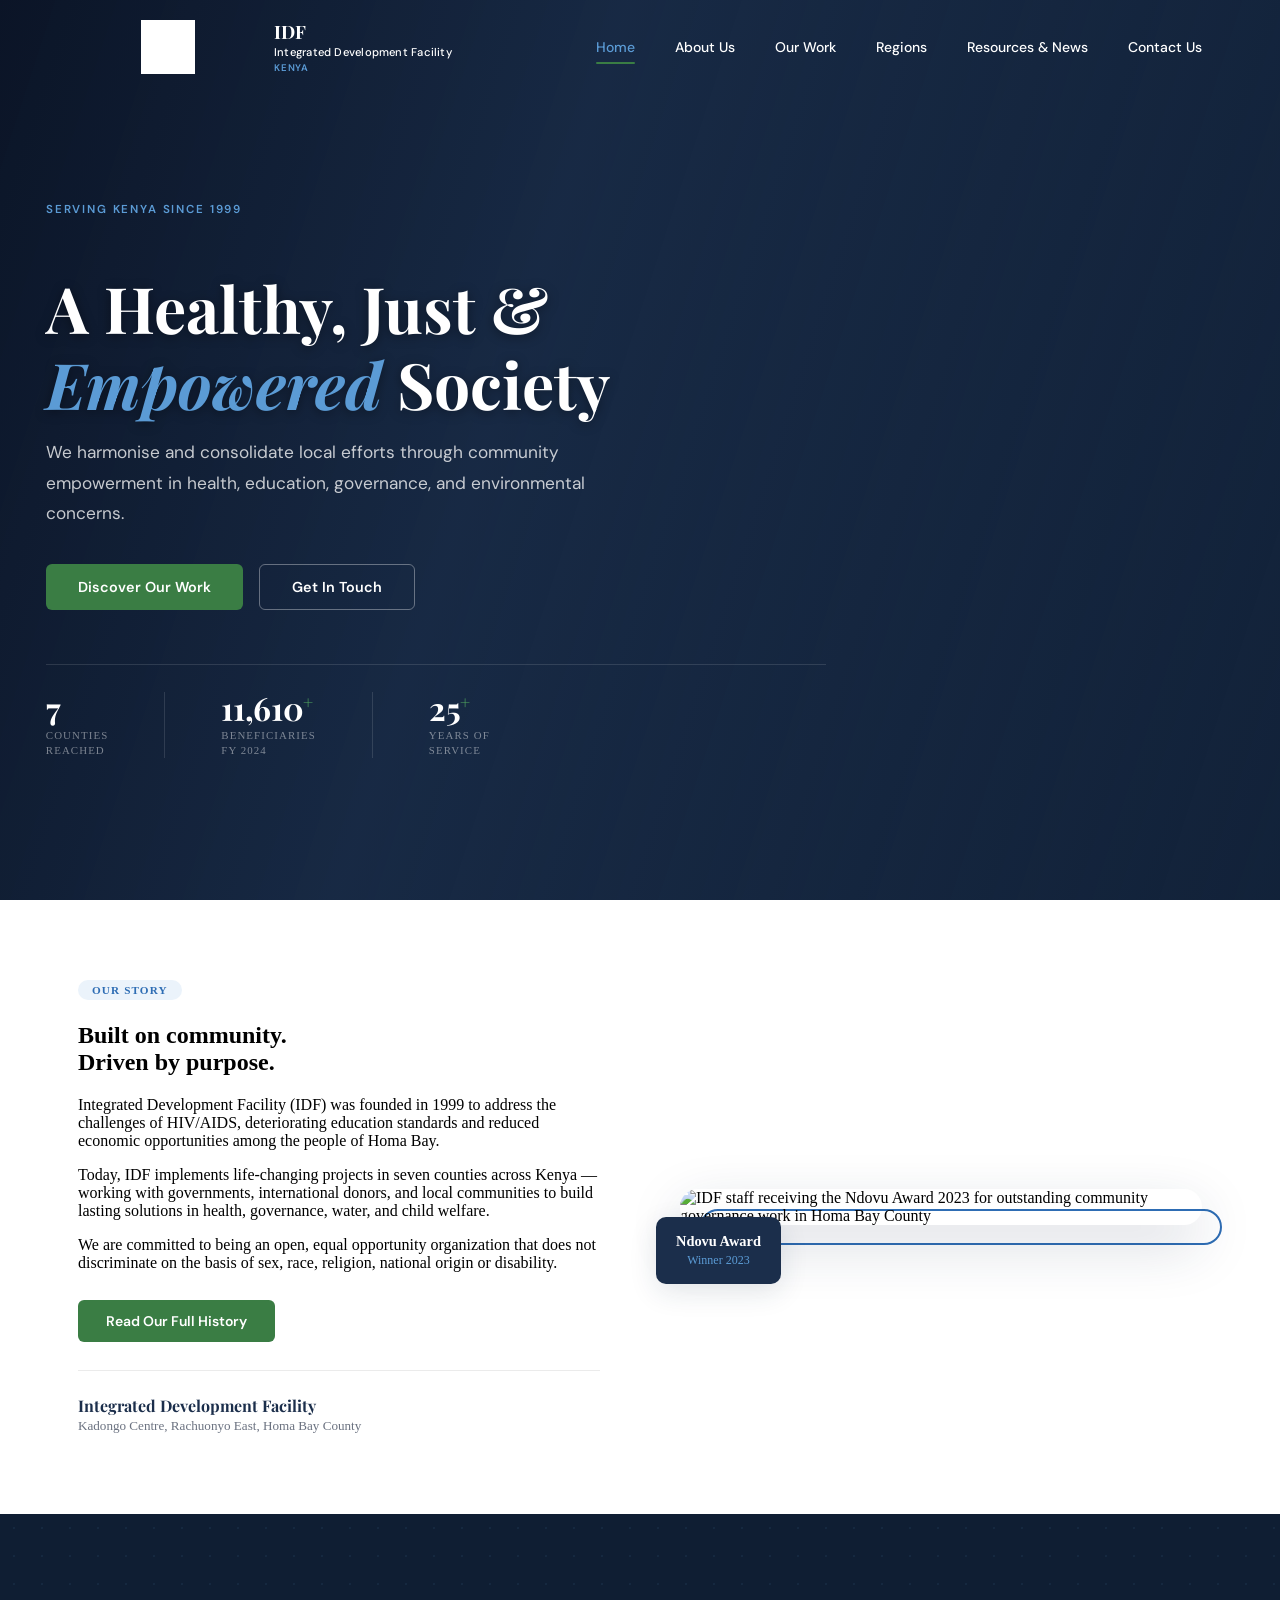
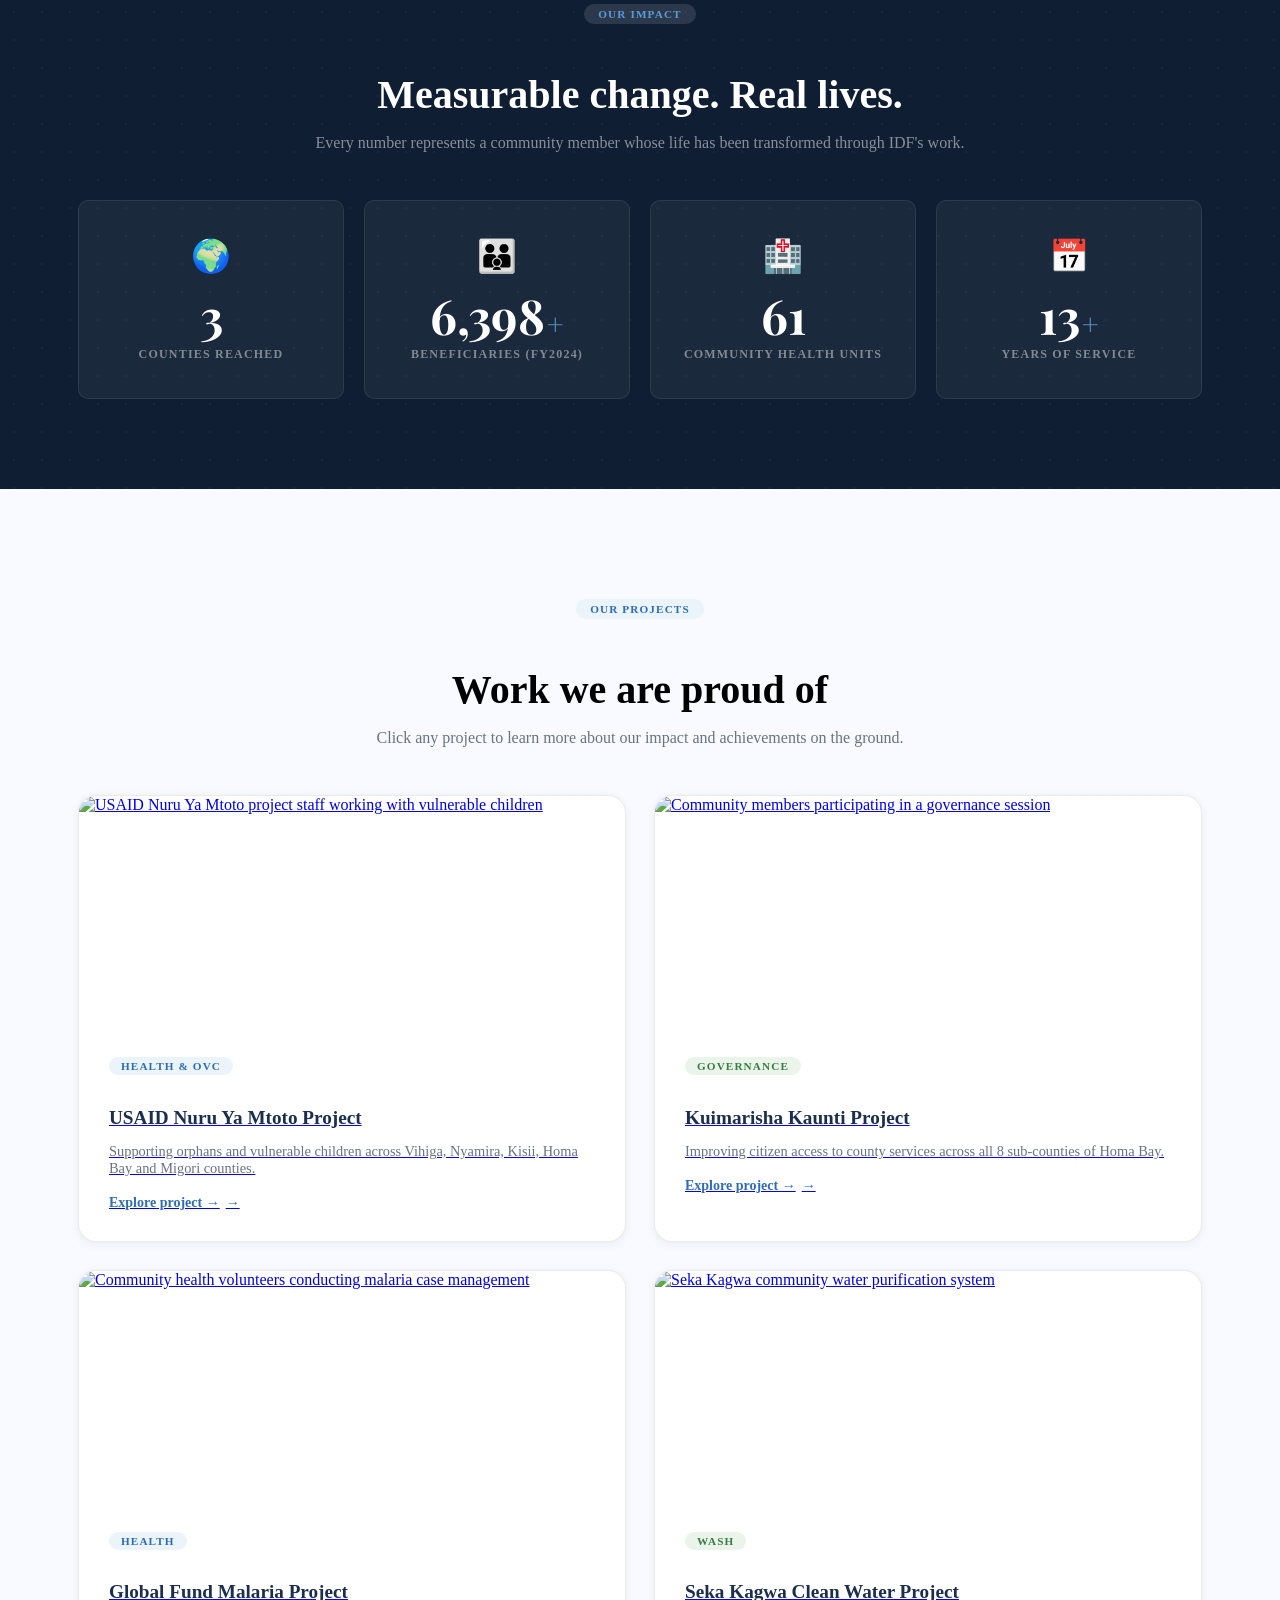
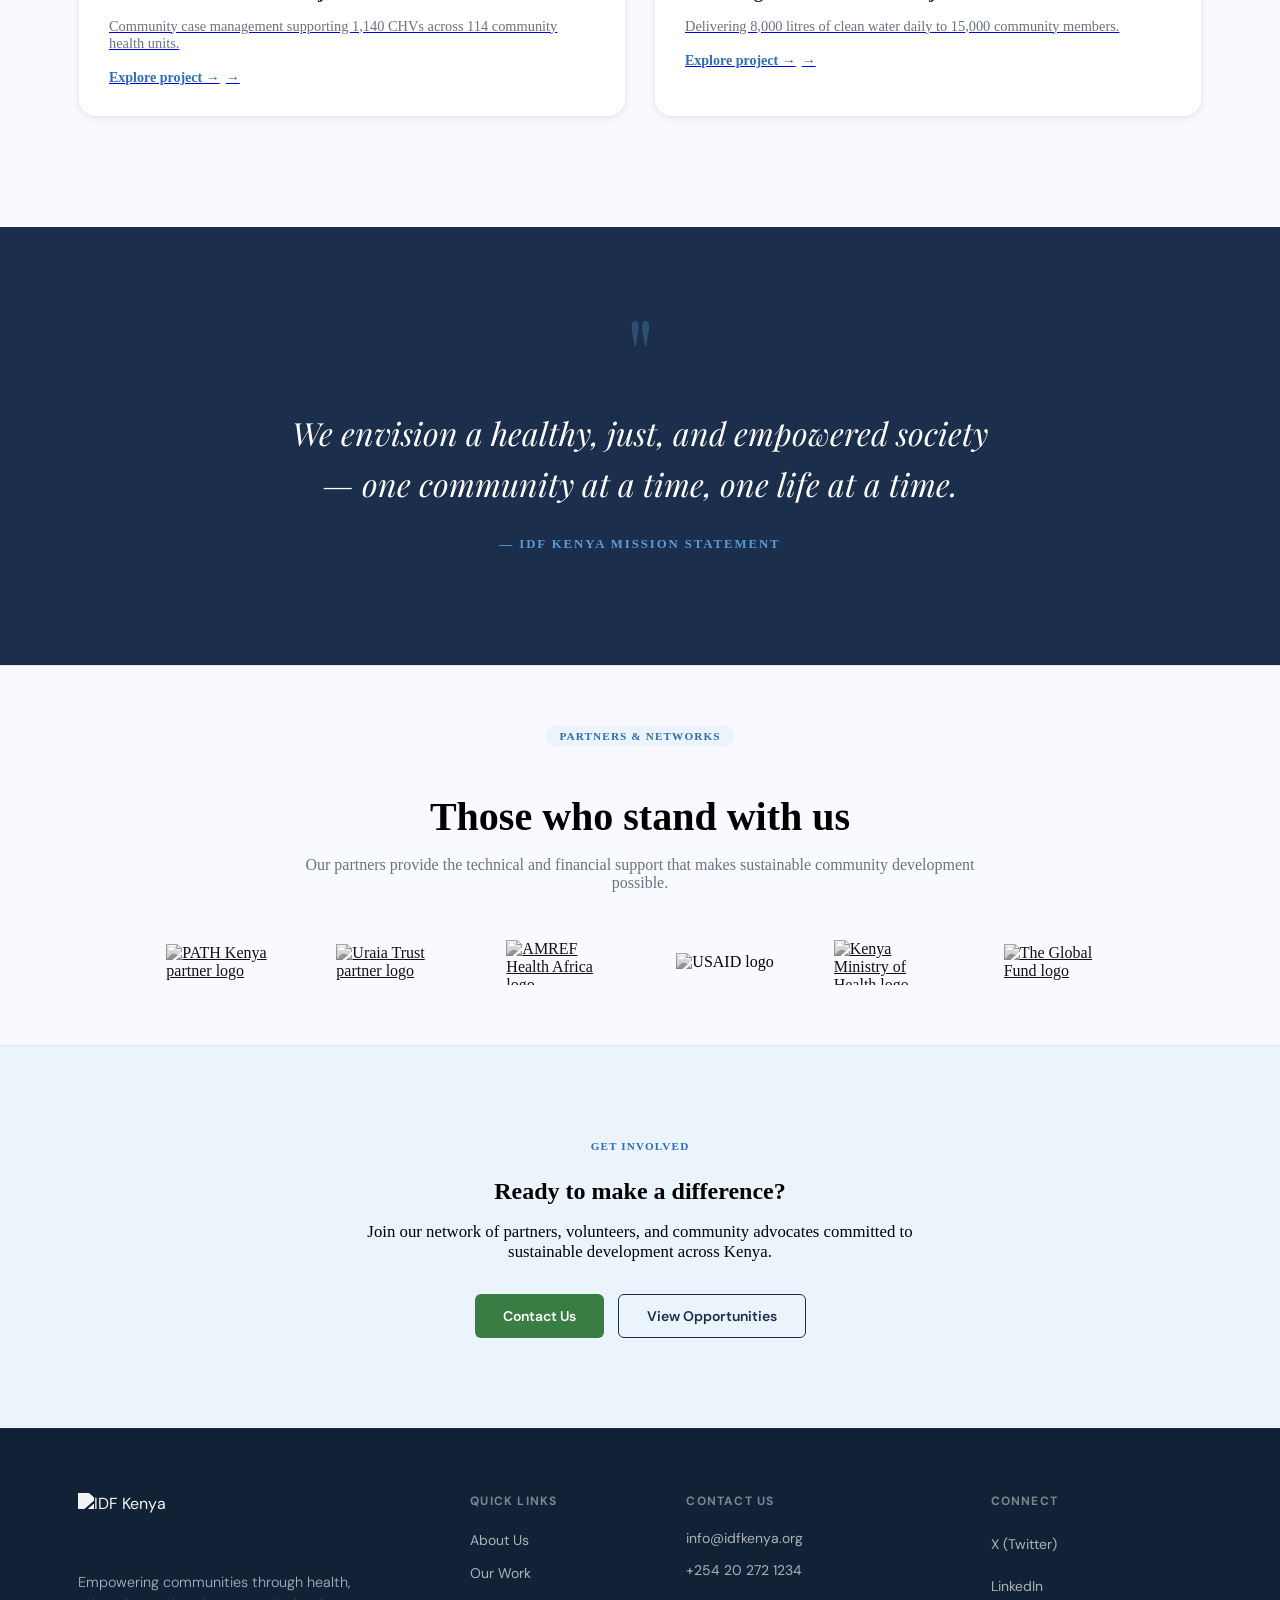
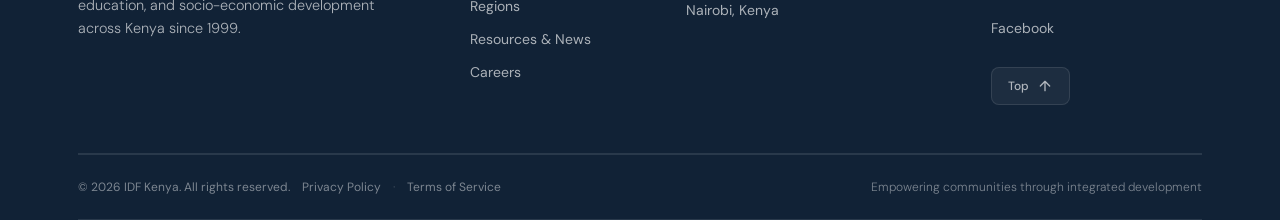
==== commit 59d4347f: "local changes before sync" ====
--- a/index.html
+++ b/index.html
@@ -11,12 +11,10 @@
   <link rel="preconnect" href="https://fonts.gstatic.com" crossorigin>
   <link href="https://fonts.googleapis.com/css2?family=Playfair+Display:ital,wght@0,400;0,600;0,700;1,400&family=DM+Sans:wght@300;400;500;600&display=swap" rel="stylesheet">
 
-  <!-- Font Awesome — required for shared navbar icons -->
   <link rel="stylesheet" href="https://cdnjs.cloudflare.com/ajax/libs/font-awesome/6.5.1/css/all.min.css"
         integrity="sha512-DTOQO9RWCH3ppGqcWaEA1BIZOC6xxalwEsw9c2QQeAIftl+Vegovlnee1c9QX4TctnWMn13TZye+giMm8e2LwA=="
         crossorigin="anonymous" referrerpolicy="no-referrer">
 
-  <!-- CSS load order: base → components → sections → home (page-specific last) → responsive -->
   <link rel="stylesheet" href="css/styles.css">
   <link rel="stylesheet" href="css/components.css">
   <link rel="stylesheet" href="css/sections.css">
@@ -27,61 +25,33 @@
 
   <div id="navbar-placeholder"></div>
 
-  <!-- ═══════════════════════════════════════════════════════════
-       HERO SECTION — Redesigned v3.1
-
-       Layer stack (bottom → top):
-         .hero             CSS gradient mesh fallback (always visible)
-         .hero-bg img      photograph (enhances when loaded)
-         .hero-overlay     directional gradient div (left dark → right light)
-         .hero-pattern     dot-grid texture
-         .hero-accent-line thin green decorative stripe
-         .hero-content     all text, buttons, and impact strip
-  ═══════════════════════════════════════════════════════════ -->
-  <section class="hero" aria-label="A Healthy, Just &amp; Empowered Society">
-
-    <!-- Layer 1: Background photograph -->
-    <div class="hero-bg">
-      <img
-        src="assets/images/idf_home1.jpg"
-        alt="IDF Kenya community members gathered in Homa Bay County"
-        loading="eager"
-        fetchpriority="high"
-      >
-    </div>
-
-    <!-- Layer 2: Directional gradient overlay -->
+  <section class="hero" aria-label="A Healthy, Just &amp; Empowered Society" style="--hero-bg-image: url('assets/images/new_photo.jpg');">
+
+    <div class="hero-bg" aria-hidden="true"></div>
+
     <div class="hero-overlay" aria-hidden="true"></div>
 
-    <!-- Layer 3: Dot-grid texture -->
     <div class="hero-pattern" aria-hidden="true"></div>
 
-    <!-- Layer 4: Decorative green accent stripe on left edge -->
     <div class="hero-accent-line" aria-hidden="true"></div>
 
-    <!-- Layer 5: Content -->
     <div class="hero-content">
       <div class="hero-inner">
 
-        <!-- Eyebrow pill with green dot indicator -->
         <span class="hero-eyebrow">Serving Kenya Since 1999</span>
 
-        <!-- Headline: wrap key word in em for italic blue accent -->
         <h1>A Healthy, Just &amp;<br><em>Empowered</em> Society</h1>
 
-        <!-- Sub-headline -->
         <p class="hero-sub">
           We harmonise and consolidate local efforts through community empowerment
           in health, education, governance, and environmental concerns.
         </p>
 
-        <!-- CTA buttons -->
         <div class="hero-actions">
           <a href="about.html"   class="btn btn-primary">Discover Our Work</a>
           <a href="contact.html" class="btn btn-outline-white">Get In Touch</a>
         </div>
 
-        <!-- Impact strip: 3 key stats anchored inside the hero -->
         <div class="hero-impact" aria-label="Quick impact summary">
           <div class="hero-impact-stat">
             <span class="hero-impact-number">7</span>
@@ -100,7 +70,6 @@
       </div>
     </div>
 
-    <!-- Scroll indicator -->
     <div class="hero-scroll" aria-hidden="true">
       <div class="hero-scroll-line"></div>
       <span>Scroll</span>
@@ -108,7 +77,6 @@
 
   </section>
 
-  <!-- ABOUT SECTION -->
   <section class="about-section" id="about">
     <div class="container">
       <div class="about-grid">
@@ -138,7 +106,6 @@
     </div>
   </section>
 
-  <!-- STATS SECTION -->
   <section class="stats-section" id="impact">
     <div class="container">
       <div class="section-header">
@@ -179,7 +146,6 @@
     </div>
   </section>
 
-  <!-- PROJECTS SECTION -->
   <section class="projects-section" id="work">
     <div class="container">
       <div class="section-header">
@@ -236,7 +202,6 @@
     </div>
   </section>
 
-  <!-- QUOTE SECTION -->
   <section class="quote-section">
     <div class="quote-inner">
       <span class="quote-mark">"</span>
@@ -245,7 +210,6 @@
     </div>
   </section>
 
-  <!-- PARTNERS SECTION -->
   <section class="partners-section" id="partners">
     <div class="container">
       <div class="section-header">
@@ -276,7 +240,6 @@
     </div>
   </section>
 
-  <!-- CTA SECTION -->
   <section class="cta-section">
     <div class="cta-inner">
       <span class="label-tag">Get Involved</span>
--- a/css/styles.css
+++ b/css/styles.css
@@ -1,159 +1,639 @@
-/* ==============================================
-   IDF Kenya — styles.css
-   Base styles, CSS variables, reset, typography
-   Colors from IDF logo:
-     Navy:  #1B2E4B  |  Blue:  #2E6DB4
-     Green: #3A7D44  |  Light: #5B9BD5
-   ============================================== */
-
-@import url('https://fonts.googleapis.com/css2?family=Playfair+Display:ital,wght@0,400;0,600;0,700;1,400&family=DM+Sans:wght@300;400;500;600&display=swap');
-
-/* ---- CSS VARIABLES ---- */
+/* =====================================================
+   components.css — IDF Kenya v4.0 (Premium Redesign)
+   Unified component styles for navbar + footer
+   ===================================================== */
+
+@import url('https://fonts.googleapis.com/css2?family=Playfair+Display:ital,wght@0,400;0,600;0,700;1,400&family=DM+Sans:opsz,wght@9..40,300;9..40,400;9..40,500;9..40,600;9..40,700&display=swap');
+
+/* =====================================================
+   DESIGN TOKENS
+   ===================================================== */
 :root {
-  --navy:         #1B2E4B;
-  --navy-dark:    #0f1e33;
-  --blue:         #2E6DB4;
-  --blue-light:   #5B9BD5;
-  --blue-pale:    #EBF3FB;
-  --green:        #3A7D44;
-  --green-light:  #52a85f;
-  --green-pale:   #EAF4EB;
-  --cream:        #F8FAFF;
-  --white:        #FFFFFF;
-  --text-dark:    #1a1a2e;
-  --text-mid:     #3d4560;
-  --text-muted:   #6b7280;
-  --border:       rgba(0,0,0,0.08);
-  --shadow-sm:    0 2px 8px rgba(27,46,75,0.07);
-  --shadow-md:    0 8px 28px rgba(27,46,75,0.12);
-  --shadow-lg:    0 20px 56px rgba(27,46,75,0.18);
-  --radius-sm:    4px;
-  --radius-md:    10px;
-  --radius-lg:    18px;
-  --radius-xl:    28px;
-  --transition:   0.28s ease;
-  --max-width:    1180px;
-}
-
-/* ---- RESET ---- */
-*, *::before, *::after { box-sizing: border-box; margin: 0; padding: 0; }
-html { scroll-behavior: smooth; font-size: 16px; }
+  /* Brand Colors */
+  --idf-navy:         #1B2E4B;
+  --idf-navy-dark:    #0A1424; /* Deepened for premium footer grounding */
+  --idf-blue:         #2E6DB4;
+  --idf-blue-light:   #5B9BD5;
+  --idf-green:        #3A7D44;
+  --idf-green-light:  #52a85f;
+  --idf-white:        #FFFFFF;
+  
+  /* Refined Typography */
+  --font-serif:       'Playfair Display', Georgia, serif;
+  --font-sans:        'DM Sans', system-ui, sans-serif;
+  
+  /* Header */
+  --header-height:    5.5rem;
+  --header-scrolled:  4rem;
+  --header-z:         1000;
+  
+  --logo-width-desktop: 170px;
+  --logo-height-desktop: 50px;
+  --logo-width-tablet:  130px;
+  --logo-height-tablet: 40px;
+  
+  /* Container */
+  --container-max:    1280px;
+  --container-pad:    clamp(1.5rem, 5vw, 3rem); /* Increased breathing room */
+  
+  /* Easing & Animations (Apple-like smooth curves) */
+  --ease-out-expo:    cubic-bezier(0.16, 1, 0.3, 1);
+  --ease-in-out-circ: cubic-bezier(0.85, 0, 0.15, 1);
+  --transition-fast:  0.25s var(--ease-out-expo);
+  --transition-mid:   0.4s var(--ease-out-expo);
+  --transition-slow:  0.6s var(--ease-out-expo);
+  
+  /* Footer */
+  --footer-bg:        var(--idf-navy-dark);
+  --footer-text-mid:  rgba(255, 255, 255, 0.65);
+  --footer-text-light: rgba(255, 255, 255, 0.45);
+  --footer-border:    rgba(255, 255, 255, 0.08);
+  --footer-hover:     var(--idf-white);
+}
+
+/* =====================================================
+   RESET & BASE
+   ===================================================== */
+*,
+*::before,
+*::after {
+  box-sizing: border-box;
+}
+
 body {
-  font-family: 'DM Sans', sans-serif;
+  margin: 0;
+  padding: 0;
+  -webkit-font-smoothing: antialiased;
+  -moz-osx-font-smoothing: grayscale;
+}
+
+/* =====================================================
+   HEADER / NAVBAR — PREMIUM GLASS
+   ===================================================== */
+
+.site-header {
+  position: fixed;
+  top: 0;
+  left: 0;
+  width: 100%;
+  z-index: var(--header-z);
+  background-color: rgba(255, 255, 255, 0);
+  backdrop-filter: blur(0px);
+  -webkit-backdrop-filter: blur(0px);
+  transition: all var(--transition-slow);
+  padding: 1.25rem 0;
+  border-bottom: 1px solid transparent;
+}
+
+/* Scrolled State: Apple-style Frosted Glass */
+.site-header.is-scrolled {
+  background-color: rgba(255, 255, 255, 0.85) !important;
+  backdrop-filter: blur(24px) saturate(180%);
+  -webkit-backdrop-filter: blur(24px) saturate(180%);
+  padding: 0.75rem 0;
+  box-shadow: 0 10px 40px -10px rgba(0, 0, 0, 0.06);
+  border-bottom: 1px solid rgba(0, 0, 0, 0.04);
+}
+
+.nav-inner {
+  display: flex;
+  align-items: center;
+  justify-content: space-between;
+  max-width: var(--container-max);
+  margin-inline: auto;
+  padding-inline: var(--container-pad);
+}
+
+/* =====================================================
+   LOGO WITH TEXT
+   ===================================================== */
+
+.logo {
+  display: inline-flex;
+  align-items: center;
+  gap: 0.875rem;
+  text-decoration: none;
+  flex-shrink: 0;
+  transition: opacity var(--transition-fast), transform var(--transition-fast);
+}
+
+.logo:hover {
+  opacity: 0.9;
+}
+
+.logo:focus-visible {
+  outline: 2px solid var(--idf-blue-light);
+  outline-offset: 6px;
+  border-radius: 4px;
+}
+
+.logo__picture {
+  display: flex;
+  align-items: center;
+}
+
+.logo__img {
+  width: var(--logo-width-desktop);
+  height: var(--logo-height-desktop);
+  display: block;
+  object-fit: contain;
+  transition: all var(--transition-slow);
+  filter: brightness(0) invert(1);
+}
+
+/* Scrolled state scaling */
+.site-header.is-scrolled .logo__img {
+  width: calc(var(--logo-width-desktop) * 0.85);
+  height: calc(var(--logo-height-desktop) * 0.85);
+  filter: none;
+}
+
+.logo__text {
+  display: flex;
+  flex-direction: column;
+  line-height: 1.15;
+}
+
+.logo__primary {
+  font-family: var(--font-serif);
+  font-size: 1.2rem;
+  font-weight: 700;
+  color: var(--idf-white) !important;
+  letter-spacing: -0.01em;
+  transition: all var(--transition-slow);
+}
+
+.logo__full {
+  font-family: var(--font-sans);
+  font-size: 0.7rem;
+  font-weight: 500;
+  color: rgba(255, 255, 255, 0.9) !important;
+  letter-spacing: 0.03em;
+  white-space: nowrap;
+  transition: all var(--transition-slow);
+  margin-top: 0.15rem;
+}
+
+.logo__tagline {
+  font-family: var(--font-sans);
+  font-size: 0.6rem;
+  font-weight: 700;
+  color: var(--idf-green-light);
+  letter-spacing: 0.12em;
+  text-transform: uppercase;
+  transition: all var(--transition-slow);
+  margin-top: 0.1rem;
+}
+
+/* Scrolled state text colors */
+.site-header.is-scrolled .logo__primary { color: var(--idf-navy) !important; font-size: 1.05rem; }
+.site-header.is-scrolled .logo__full { color: var(--idf-navy) !important; font-size: 0.65rem; }
+.site-header.is-scrolled .logo__tagline { color: var(--idf-green); }
+
+/* =====================================================
+   DESKTOP NAVIGATION
+   ===================================================== */
+
+.desktop-nav__list {
+  display: flex;
+  align-items: center;
+  gap: 2.5rem; /* Increased spacing for premium feel */
+  list-style: none;
+  margin: 0;
+  padding: 0;
+}
+
+.nav-link {
+  position: relative;
+  font-family: var(--font-sans);
+  font-size: 0.875rem;
+  font-weight: 500;
+  color: var(--idf-white) !important;
+  text-decoration: none;
+  padding: 0.5rem 0;
+  transition: color var(--transition-fast);
+  cursor: pointer;
+}
+
+.site-header.is-scrolled .nav-link {
+  color: var(--idf-navy) !important;
+}
+
+/* Sweeping Underline Animation */
+.nav-link::after {
+  content: '';
+  position: absolute;
+  bottom: 0;
+  left: 0;
+  width: 100%;
+  height: 1px; /* Thinner, more elegant */
+  background: var(--idf-green-light);
+  transform: scaleX(0);
+  transform-origin: right center;
+  transition: transform 0.4s var(--ease-out-expo);
+}
+
+.site-header.is-scrolled .nav-link::after {
+  background: var(--idf-green);
+}
+
+.nav-link:hover::after,
+.nav-link.is-active::after {
+  transform: scaleX(1);
+  transform-origin: left center;
+}
+
+.nav-link:hover,
+.nav-link.is-active {
+  color: var(--idf-white) !important;
+}
+
+.site-header.is-scrolled .nav-link:hover,
+.site-header.is-scrolled .nav-link.is-active {
+  color: var(--idf-green) !important;
+}
+
+/* =====================================================
+   HAMBURGER BUTTON
+   ===================================================== */
+
+.hamburger-btn {
+  display: none;
+  align-items: center;
+  justify-content: center;
+  width: 44px;
+  height: 44px;
+  background: transparent;
+  border: 1px solid rgba(255, 255, 255, 0.2);
+  border-radius: 50%; /* Circle for premium feel */
+  cursor: pointer;
+  color: var(--idf-white);
+  flex-shrink: 0;
+  transition: all var(--transition-fast);
+}
+
+.hamburger-btn:hover {
+  background: rgba(255, 255, 255, 0.1);
+  border-color: rgba(255, 255, 255, 0.4);
+}
+
+.site-header.is-scrolled .hamburger-btn {
+  color: var(--idf-navy);
+  border-color: rgba(0, 0, 0, 0.1);
+}
+
+.site-header.is-scrolled .hamburger-btn:hover {
+  background: rgba(0, 0, 0, 0.04);
+  border-color: rgba(0, 0, 0, 0.2);
+}
+
+.hamburger-btn[aria-expanded="true"] {
+  background: var(--idf-green);
+  border-color: var(--idf-green);
+  color: var(--idf-white) !important;
+}
+
+.hamburger-line {
+  transition: transform 0.4s var(--ease-out-expo), opacity 0.3s ease;
+  transform-origin: center;
+}
+
+.hamburger-btn[aria-expanded="true"] .hamburger-line--top {
+  transform: translateY(5px) rotate(45deg);
+}
+
+.hamburger-btn[aria-expanded="true"] .hamburger-line--mid {
+  opacity: 0;
+  transform: scaleX(0);
+}
+
+.hamburger-btn[aria-expanded="true"] .hamburger-line--bottom {
+  transform: translateY(-5px) rotate(-45deg);
+}
+
+/* =====================================================
+   MOBILE DRAWER
+   ===================================================== */
+
+.mobile-drawer {
+  position: absolute;
+  top: 100%;
+  left: 0;
+  right: 0;
+  background: rgba(255, 255, 255, 0.98) !important;
+  backdrop-filter: blur(24px);
+  -webkit-backdrop-filter: blur(24px);
+  border-top: 1px solid rgba(0, 0, 0, 0.04);
+  box-shadow: 0 20px 40px -10px rgba(0, 0, 0, 0.1);
+  max-height: 0;
+  overflow: hidden;
+  visibility: hidden;
+  opacity: 0;
+  transition: max-height 0.5s var(--ease-out-expo), opacity 0.4s ease, visibility 0.5s;
+  z-index: calc(var(--header-z) - 1);
+}
+
+.mobile-drawer.is-open {
+  max-height: 85vh;
+  opacity: 1;
+  visibility: visible;
+  overflow-y: auto;
+}
+
+.mobile-nav-container {
+  padding: 1.5rem var(--container-pad);
+  display: flex;
+  flex-direction: column;
+}
+
+.mobile-nav-link {
+  display: flex;
+  align-items: center;
+  justify-content: space-between;
+  padding: 1.25rem 0;
+  font-family: var(--font-sans);
+  font-size: 1.125rem;
+  font-weight: 500;
+  color: var(--idf-navy) !important;
+  text-decoration: none;
+  border-bottom: 1px solid rgba(0, 0, 0, 0.04);
+  transition: transform var(--transition-fast), color var(--transition-fast);
+}
+
+.mobile-nav-link:last-child {
+  border-bottom: none;
+}
+
+.mobile-nav-link:hover {
+  color: var(--idf-green) !important;
+  transform: translateX(8px);
+}
+
+.mobile-nav-link.is-active {
+  color: var(--idf-green) !important;
+  font-weight: 600;
+}
+
+.mobile-nav-dot {
+  display: inline-block;
+  width: 6px;
+  height: 6px;
+  border-radius: 50%;
+  background: transparent;
+  transition: background var(--transition-fast);
+}
+
+.mobile-nav-link.is-active .mobile-nav-dot {
+  background: var(--idf-green);
+}
+
+/* =====================================================
+   FOOTER
+   ===================================================== */
+
+.site-footer {
+  background: var(--footer-bg);
+  font-family: var(--font-sans);
+  position: relative;
+  margin-top: auto;
+  color: var(--idf-white);
+  border-top: 1px solid rgba(255,255,255,0.05);
+}
+
+.footer-grid {
+  display: grid;
+  grid-template-columns: 2.5fr 1fr 1.5fr 1fr;
+  gap: 4rem 3rem;
+  padding: 5rem 0 4rem;
+}
+
+/* Brand Column */
+.footer-brand {
+  display: flex;
+  flex-direction: column;
+  gap: 1.5rem;
+  max-width: 320px;
+}
+
+.footer-logo-link {
+  display: inline-flex;
+  text-decoration: none;
+}
+
+.footer-logo__img {
+  width: 170px;
+  height: auto;
+  opacity: 0.95;
+  transition: opacity var(--transition-fast);
+}
+
+.footer-logo-link:hover .footer-logo__img {
+  opacity: 1;
+}
+
+.footer-tagline {
+  font-size: 0.9375rem;
+  line-height: 1.7;
+  color: var(--footer-text-mid);
+  margin: 0;
+  font-weight: 300;
+}
+
+/* Headings */
+.footer-heading {
+  font-family: var(--font-sans);
+  font-size: 0.75rem;
+  font-weight: 600;
+  letter-spacing: 0.15em;
+  text-transform: uppercase;
+  color: var(--idf-white);
+  margin: 0 0 1.5rem 0;
+}
+
+/* Lists & Links */
+.footer-nav-list {
+  list-style: none;
+  margin: 0;
+  padding: 0;
+  display: flex;
+  flex-direction: column;
+  gap: 1rem;
+}
+
+.footer-link,
+.social-link {
+  font-family: var(--font-sans);
+  font-size: 0.9375rem;
+  color: var(--footer-text-mid);
+  text-decoration: none;
+  transition: all var(--transition-fast);
+  display: inline-flex;
+  align-items: center;
   font-weight: 400;
-  color: var(--text-dark);
-  background: var(--white);
-  line-height: 1.75;
-  -webkit-font-smoothing: antialiased;
-}
-img { display: block; max-width: 100%; height: auto; }
-a { color: inherit; text-decoration: none; transition: color var(--transition); }
-ul { list-style: none; }
-button { font-family: inherit; cursor: pointer; border: none; }
-input, textarea { font-family: inherit; }
-
-/* ---- TYPOGRAPHY ---- */
-h1, h2, h3, h4 {
-  font-family: 'Playfair Display', serif;
-  line-height: 1.2;
-  color: var(--text-dark);
-}
-h1 { font-size: clamp(2.4rem, 5vw, 3.8rem); font-weight: 700; }
-h2 { font-size: clamp(1.8rem, 3vw, 2.8rem); font-weight: 600; }
-h3 { font-size: clamp(1.2rem, 2vw, 1.55rem); font-weight: 600; }
-h4 { font-size: 1rem; font-weight: 600; font-family: 'DM Sans', sans-serif; text-transform: uppercase; letter-spacing: 0.1em; }
-em { font-style: italic; }
-p { color: var(--text-mid); margin-bottom: 1rem; line-height: 1.8; }
-p:last-child { margin-bottom: 0; }
-
-/* ---- UTILITIES ---- */
-.container {
-  max-width: var(--max-width);
-  margin: 0 auto;
-  padding: 0 28px;
-}
-
-.label-tag {
-  display: inline-block;
-  font-size: 0.72rem;
-  font-weight: 600;
-  text-transform: uppercase;
-  letter-spacing: 0.14em;
-  color: var(--blue);
-  background: var(--blue-pale);
-  padding: 4px 14px;
-  border-radius: 20px;
-  margin-bottom: 14px;
-}
-
-.label-tag--green {
-  color: var(--green);
-  background: var(--green-pale);
-}
-
-.label-tag--white {
-  color: rgba(255,255,255,0.9);
-  background: rgba(255,255,255,0.15);
-}
-
-.section-header {
-  text-align: center;
-  margin-bottom: 3.5rem;
-}
-.section-header h2 { margin-top: 8px; }
-.section-header p { max-width: 580px; margin: 12px auto 0; font-size: 1.05rem; }
-
-/* ---- BUTTONS ---- */
-.btn {
+}
+
+.footer-link:hover,
+.social-link:hover {
+  color: var(--footer-hover);
+  transform: translateX(4px);
+}
+
+/* Contact Specifics */
+.footer-address {
+  font-style: normal;
+  display: flex;
+  flex-direction: column;
+  gap: 1rem;
+}
+
+.footer-address-text {
+  font-size: 0.9375rem;
+  color: var(--footer-text-light);
+  margin-top: 0.5rem;
+}
+
+.social-links {
+  display: flex;
+  flex-direction: column;
+  gap: 1rem;
+  margin-bottom: 2.5rem;
+}
+
+/* Elegant Back to Top */
+.back-to-top {
   display: inline-flex;
   align-items: center;
-  gap: 8px;
-  padding: 13px 30px;
-  border-radius: var(--radius-sm);
-  font-family: 'DM Sans', sans-serif;
-  font-size: 0.9rem;
-  font-weight: 600;
-  letter-spacing: 0.02em;
+  gap: 0.75rem;
+  padding: 0.75rem 1.25rem;
+  background: rgba(255, 255, 255, 0.03);
+  border: 1px solid var(--footer-border);
+  border-radius: 40px; /* Pill shape */
+  color: var(--footer-text-mid);
+  font-family: var(--font-sans);
+  font-size: 0.8125rem;
+  font-weight: 500;
   cursor: pointer;
-  transition: all var(--transition);
-  border: 2px solid transparent;
-}
-.btn-primary {
-  background: var(--blue);
-  color: var(--white);
-  border-color: var(--blue);
-}
-.btn-primary:hover {
-  background: var(--navy);
-  border-color: var(--navy);
+  transition: all var(--transition-fast);
+  width: fit-content;
+}
+
+.back-to-top:hover {
+  background: rgba(255, 255, 255, 0.08);
+  border-color: rgba(255, 255, 255, 0.2);
+  color: var(--idf-white);
+  transform: translateY(-3px);
+  box-shadow: 0 10px 20px rgba(0,0,0,0.2);
+}
+
+.back-to-top__icon {
+  transition: transform var(--transition-fast);
+}
+
+.back-to-top:hover .back-to-top__icon {
   transform: translateY(-2px);
-  box-shadow: 0 8px 20px rgba(46,109,180,0.35);
-}
-.btn-green {
-  background: var(--green);
-  color: var(--white);
-  border-color: var(--green);
-}
-.btn-green:hover {
-  background: #2d6235;
-  transform: translateY(-2px);
-  box-shadow: 0 8px 20px rgba(58,125,68,0.35);
-}
-.btn-outline-white {
-  background: transparent;
-  color: var(--white);
-  border-color: rgba(255,255,255,0.6);
-}
-.btn-outline-white:hover {
-  background: rgba(255,255,255,0.12);
-  border-color: rgba(255,255,255,0.9);
-}
-.btn-outline-navy {
-  background: transparent;
-  color: var(--navy);
-  border-color: var(--navy);
-}
-.btn-outline-navy:hover {
-  background: var(--navy);
-  color: var(--white);
-}
+}
+
+/* Footer Bottom Bar */
+.footer-bottom {
+  display: flex;
+  align-items: center;
+  justify-content: space-between;
+  padding: 2rem 0;
+  border-top: 1px solid var(--footer-border);
+  font-size: 0.8125rem;
+  color: var(--footer-text-light);
+}
+
+.footer-bottom-left {
+  display: flex;
+  align-items: center;
+  gap: 1.5rem;
+  flex-wrap: wrap;
+}
+
+.footer-legal-links {
+  display: flex;
+  align-items: center;
+  gap: 1rem;
+}
+
+.footer-legal-link {
+  color: var(--footer-text-light);
+  text-decoration: none;
+  transition: color var(--transition-fast);
+}
+
+.footer-legal-link:hover {
+  color: var(--footer-hover);
+}
+
+.footer-separator {
+  color: rgba(255,255,255,0.2);
+}
+
+.footer-bottom-right {
+  margin: 0;
+  font-weight: 300;
+}
+
+/* =====================================================
+   RESPONSIVE BREAKPOINTS
+   ===================================================== */
+
+@media (max-width: 1024px) {
+  .desktop-nav__list { gap: 1.5rem; }
+  .nav-link { font-size: 0.8125rem; }
+  
+  .footer-grid {
+    grid-template-columns: repeat(2, 1fr);
+    gap: 3rem 2rem;
+  }
+  
+  .footer-brand { max-width: 100%; }
+}
+
+@media (max-width: 820px) {
+  .desktop-nav { display: none; }
+  .hamburger-btn { display: flex; }
+  
+  .logo__full { display: none; }
+  .logo__tagline { font-size: 0.55rem; letter-spacing: 0.1em; }
+  .logo__primary { font-size: 1.1rem; }
+  .site-header.is-scrolled .logo__primary { font-size: 1rem; }
+  
+  .footer-grid {
+    grid-template-columns: 1fr;
+    gap: 3rem;
+    padding: 4rem 0 3rem;
+  }
+  
+  .footer-brand, .footer-links, .footer-contact, .footer-social {
+    align-items: flex-start;
+  }
+  
+  .footer-bottom {
+    flex-direction: column;
+    align-items: flex-start;
+    gap: 1.5rem;
+  }
+}
+
+@media (max-width: 480px) {
+  .logo__tagline { display: none; }
+  .logo__img { width: 120px; }
+  .site-header.is-scrolled .logo__img { width: 110px; }
+  
+  .footer-grid { padding: 3rem 0 2rem; }
+  .footer-bottom-left { flex-direction: column; align-items: flex-start; gap: 0.75rem; }
+  .footer-legal-links { flex-wrap: wrap; }
+}
+
+/* =====================================================
+   UTILITY CLASSES
+   ===================================================== */
+.sr-only {
+  position: absolute; width: 1px; height: 1px; padding: 0; margin: -1px;
+  overflow: hidden; clip: rect(0, 0, 0, 0); white-space: nowrap; border-width: 0;
+}
+.container { width: 100%; max-width: var(--container-max); margin-inline: auto; padding-inline: var(--container-pad); }
+*:focus-visible { outline: 2px solid var(--idf-green); outline-offset: 4px; border-radius: 2px; }
--- a/css/home.css
+++ b/css/home.css
@@ -1,38 +1,104 @@
 /* ==============================================
-   IDF Kenya — home.css
-   Hero enhancements scoped to index.html only.
-   Load AFTER sections.css so these rules win.
+   IDF Kenya — home.css  (v4.1 — Sync Edition)
+   Homepage hero styles, scoped to index.html only.
+
+   SYNCHRONISATION TARGET: ourwork.css .work-hero
+   Every annotated value below has been verified
+   against the Our Work hero so both pages are
+   pixel-identical in gradient, typography, and
+   text-colour decisions.
+
+   LAYER ORDER (bottom → top)
+   ─────────────────────────────────────────────
+   z-index 0 │ .hero-bg          Background image
+   z-index 1 │ .hero-overlay     108° gradient veil
+   z-index 2 │ .hero-content     Text / CTAs
+             │ .hero-accent-line Decorative stripe
+             │ .hero-scroll      Scroll indicator
+   ─────────────────────────────────────────────
+   HOW TO SWAP THE BACKGROUND IMAGE
+   Change the CSS custom-property on the <section>
+   element in index.html:
+     style="--hero-bg-image: url('assets/images/NEW_IMAGE.jpg');"
+   No CSS changes are required — the property
+   cascades automatically into .hero-bg.
    ============================================== */
 
 
-/* ── HERO: RICH LAYERED BACKGROUND ────────────────────────────────────────
-   Three layers of CSS create a visually rich background that looks great
-   even when the photograph fails to load:
-     1. Radial "glow" spots in navy blue and green (brand warmth)
-     2. Linear base gradient (dark left → mid navy right)
-   When the photo IS present it shows through the .hero-overlay on the right.
-───────────────────────────────────────────────────────────────────────────── */
+/* ══════════════════════════════════════════════
+   1. HERO CONTAINER
+   Full-viewport height; dark navy fallback so the
+   page is never blank while the image loads.
+   ══════════════════════════════════════════════ */
 .hero {
-  background:
-    radial-gradient(ellipse 60% 80% at 15% 55%, rgba(46,109,180,0.18) 0%, transparent 70%),
-    radial-gradient(ellipse 40% 50% at 85% 20%, rgba(58,125,68,0.10) 0%, transparent 60%),
-    linear-gradient(140deg, #070e1c 0%, #0d1a2e 35%, #1B2E4B 100%);
-}
-
-
-/* ── HERO LAYERS ─────────────────────────────────────────────────────────── */
-
-/* Subtle dot-grid texture — identical to .stats-section pattern */
-.hero-pattern {
+  position: relative;
+  /* Fallback base matches --idf-navy-dark token */
+  background-color: #0f1e33;
+}
+
+
+/* ══════════════════════════════════════════════
+   2. LAYER 0 — BACKGROUND IMAGE
+   Empty <div class="hero-bg"> receives the image
+   via the CSS custom-property set inline on the
+   <section>. Using a div (not a CSS background on
+   .hero itself) keeps the gradient on a separate
+   stacking layer, making overlay tweaks trivial.
+
+   ✅ Sync note: mirrors .work-hero-bg in ourwork.css
+      object-position: center 35% is an exact match.
+   ══════════════════════════════════════════════ */
+.hero-bg {
   position: absolute;
   inset: 0;
-  z-index: 0;               /* below overlay (z1) and content (z2) */
-  background-image: radial-gradient(rgba(91,155,213,0.09) 1px, transparent 1px);
-  background-size: 30px 30px;
-  pointer-events: none;
-}
-
-/* Thin green accent stripe on the left edge */
+  z-index: 0;
+
+  /* Image injected via inline CSS variable on <section> */
+  background-image:    var(--hero-bg-image, none);
+  background-size:     cover;
+  background-position: center 35%;   /* ← matches .work-hero-bg */
+  background-repeat:   no-repeat;
+
+  /* Prevent repaints during scroll; GPU-composited layer */
+  will-change: transform;
+}
+
+
+/* ══════════════════════════════════════════════
+   3. LAYER 1 — GRADIENT OVERLAY
+   Sweeps from near-opaque dark-navy on the left
+   to translucent mid-navy on the right, letting
+   the background image breathe through the right
+   half.
+
+   ✅ Sync note: EXACT copy of .work-hero-overlay
+      in ourwork.css (108deg, same colour-stops).
+   ══════════════════════════════════════════════ */
+.hero-overlay {
+  position: absolute;
+  inset: 0;
+  z-index: 1;
+  background: linear-gradient(
+    108deg,
+    rgba(11,  20,  38,  0.92) 0%,    /* deep ink — left anchor */
+    rgba(27,  46,  75,  0.72) 40%,   /* idf-navy at medium opacity */
+    rgba(27,  46,  75,  0.28) 100%   /* near-transparent — right edge */
+  );
+}
+
+/* The dot-matrix pattern used elsewhere is hidden
+   here to keep the hero cinematic and image-first */
+.hero-pattern {
+  display: none;
+}
+
+
+/* ══════════════════════════════════════════════
+   4. DECORATIVE ACCENT LINE
+   Thin green stripe pinned to the left viewport
+   edge. Placed at z-index 3 so it sits above both
+   the image and the gradient overlay.
+   ══════════════════════════════════════════════ */
 .hero-accent-line {
   position: absolute;
   left: 0;
@@ -42,17 +108,40 @@
   z-index: 3;
   background: linear-gradient(
     to bottom,
-    transparent 0%,
-    var(--green, #3A7D44) 30%,
-    var(--green, #3A7D44) 70%,
-    transparent 100%
+    transparent                       0%,
+    var(--green, #3A7D44)            30%,
+    var(--green, #3A7D44)            70%,
+    transparent                     100%
   );
   border-radius: 0 2px 2px 0;
 }
 
 
-/* ── ENTRANCE ANIMATIONS ─────────────────────────────────────────────────── */
-
+/* ══════════════════════════════════════════════
+   5. LAYER 2 — CONTENT STACK
+   Text and interactive elements float above both
+   the image and the gradient overlay.
+   ══════════════════════════════════════════════ */
+.hero-content,
+.hero-scroll,
+.hero-accent-line {
+  position: relative;
+  z-index: 2;
+}
+
+.hero-inner {
+  /* Slightly wider than sections.css base (720px)
+     to give the large headline room to breathe  */
+  max-width: 780px;
+}
+
+
+/* ══════════════════════════════════════════════
+   6. ENTRANCE ANIMATIONS
+   Each element cascades in with a staggered delay.
+   Uses a gentle cubic-bezier matching the rest of
+   the IDF motion language.
+   ══════════════════════════════════════════════ */
 @keyframes heroFadeUp {
   from { opacity: 0; transform: translateY(22px); }
   to   { opacity: 1; transform: translateY(0);    }
@@ -63,163 +152,178 @@
   to   { opacity: 1; }
 }
 
-/* Stagger each element so they cascade in on page load */
+.hero-eyebrow  { animation: heroFadeUp  0.65s cubic-bezier(0.22, 1, 0.36, 1) 0.15s both; }
+.hero h1       { animation: heroFadeUp  0.75s cubic-bezier(0.22, 1, 0.36, 1) 0.32s both; }
+.hero-sub      { animation: heroFadeUp  0.65s cubic-bezier(0.22, 1, 0.36, 1) 0.52s both; }
+.hero-actions  { animation: heroFadeUp  0.65s cubic-bezier(0.22, 1, 0.36, 1) 0.68s both; }
+.hero-impact   { animation: heroFadeUp  0.65s cubic-bezier(0.22, 1, 0.36, 1) 0.85s both; }
+.hero-scroll   { animation: heroFadeIn  1.0s  ease                            1.20s both; }
+
+
+/* ══════════════════════════════════════════════
+   7. TYPOGRAPHY
+   All values below are a direct audit-match to
+   ourwork.css .work-hero-eyebrow / h1 / p.
+   ══════════════════════════════════════════════ */
+
+/* 7a. Eyebrow label
+   ✅ Sync: .work-hero-eyebrow
+      0.72rem | weight 600 | tracking 0.16em | margin-bottom 14px */
 .hero-eyebrow {
-  animation: heroFadeUp 0.65s cubic-bezier(0.22,1,0.36,1) 0.15s both;
-}
-
+  display: block;
+  font-family:    var(--font-sans, 'DM Sans', system-ui, sans-serif);
+  font-size:      0.72rem;              /* ← was 0.75rem in sections.css */
+  font-weight:    600;
+  text-transform: uppercase;
+  letter-spacing: 0.16em;              /* ← was 0.18em in sections.css */
+  color:          var(--blue-light, #5B9BD5);
+  margin-bottom:  14px;                /* ← was clamp(10px,2vh,20px)   */
+
+  /* Remove pill-badge styling from older versions */
+  background:     transparent;
+  border:         none;
+  padding:        0;
+  backdrop-filter: none;
+}
+
+.hero-eyebrow::before {
+  display: none; /* Suppress dot from earlier eyebrow style */
+}
+
+/* 7b. Main heading (h1)
+   ✅ Sync: ourwork.css h1 base + .work-hero-content h1
+      clamp(2.4rem,5vw,4rem) | weight 700 | lh 1.2 | mb 14px */
 .hero h1 {
-  animation: heroFadeUp 0.75s cubic-bezier(0.22,1,0.36,1) 0.32s both;
-}
-
+  font-family:  var(--font-display, 'Playfair Display', Georgia, serif);
+  font-size:    clamp(2.4rem, 5vw, 4rem);   /* ← was clamp(2.5rem,5vw,4.2rem) */
+  font-weight:  700;
+  line-height:  1.2;                         /* ← was 1.1 in sections.css      */
+  color:        #fff;
+  margin-bottom: 14px;                       /* ← was 20px in sections.css     */
+  text-shadow:  0 2px 12px rgba(0, 0, 0, 0.4); /* ← was 0 2px 16px rgba(0,0,0,0.25) */
+}
+
+/* Italic accent word in the heading */
+.hero h1 em {
+  color:       var(--blue-light, #5B9BD5);
+  font-style:  italic;
+}
+
+/* 7c. Sub-paragraph
+   ✅ Sync: .work-hero-content p
+      rgba(255,255,255,0.76) | 1.08rem | max-width 600px | lh 1.75 */
 .hero-sub {
-  animation: heroFadeUp 0.65s cubic-bezier(0.22,1,0.36,1) 0.52s both;
-}
-
-.hero-actions {
-  animation: heroFadeUp 0.65s cubic-bezier(0.22,1,0.36,1) 0.68s both;
-}
-
+  font-family:  var(--font-sans, 'DM Sans', system-ui, sans-serif);
+  font-size:    1.08rem;                        /* ← was clamp(1rem,1.2vw,1.2rem) */
+  color:        rgba(255, 255, 255, 0.76);      /* ← was rgba(255,255,255,0.9)    */
+  max-width:    600px;                          /* ← was 580px in sections.css    */
+  line-height:  1.75;                           /* ← was 1.6 in sections.css      */
+  margin:       0 0 clamp(25px, 4vh, 40px) 0;
+}
+
+
+/* ══════════════════════════════════════════════
+   8. HERO IMPACT STRIP
+   Stat row below the CTA buttons.
+   ══════════════════════════════════════════════ */
 .hero-impact {
-  animation: heroFadeUp 0.65s cubic-bezier(0.22,1,0.36,1) 0.85s both;
-}
-
-.hero-scroll {
-  animation: heroFadeIn 1s ease 1.2s both;
-}
-
-
-/* ── HERO INNER: wider max-width for impact strip layout ─────────────────── */
-.hero-inner {
-  max-width: 780px;   /* slightly wider than original 720px */
-}
-
-
-/* ── EYEBROW: location pill style ────────────────────────────────────────── */
-.hero-eyebrow {
-  display: inline-flex;
-  align-items: center;
-  gap: 8px;
-  font-size: 0.7rem;
-  font-weight: 600;
-  text-transform: uppercase;
-  letter-spacing: 0.18em;
-  color: rgba(255,255,255,0.7);
-  background: rgba(255,255,255,0.08);
-  border: 1px solid rgba(255,255,255,0.14);
-  padding: 6px 16px 6px 12px;
-  border-radius: 20px;
-  margin-bottom: clamp(14px, 2.5vh, 24px);
-  backdrop-filter: blur(4px);
-}
-
-.hero-eyebrow::before {
-  content: '';
-  display: inline-block;
-  width: 6px;
-  height: 6px;
-  border-radius: 50%;
-  background: var(--green, #3A7D44);
-  box-shadow: 0 0 0 3px rgba(58,125,68,0.3);
-  flex-shrink: 0;
-}
-
-
-/* ── H1: italic accent on the key word ──────────────────────────────────── */
-.hero h1 em {
-  color: var(--blue-light, #5B9BD5);
-  font-style: italic;
-}
-
-
-/* ── IMPACT STRIP ────────────────────────────────────────────────────────── */
-
-/*
-  A row of 3 quick-hit stats inside the hero, sitting below the CTA buttons.
-  Separated from the button row by a subtle ruled line.
-*/
-.hero-impact {
-  display: flex;
+  display:     flex;
   align-items: flex-start;
-  gap: clamp(28px, 5vw, 56px);
-  margin-top: clamp(36px, 6vh, 56px);
+  gap:         clamp(28px, 5vw, 56px);
+  margin-top:  clamp(36px, 6vh, 56px);
   padding-top: clamp(20px, 3vh, 28px);
-  border-top: 1px solid rgba(255,255,255,0.12);
+  border-top:  1px solid rgba(255, 255, 255, 0.12);
 }
 
 .hero-impact-stat {
-  display: flex;
+  display:        flex;
   flex-direction: column;
-  gap: 4px;
+  gap:            4px;
 }
 
 .hero-impact-stat + .hero-impact-stat {
   padding-left: clamp(28px, 5vw, 56px);
-  border-left: 1px solid rgba(255,255,255,0.12);
+  border-left:  1px solid rgba(255, 255, 255, 0.12);
 }
 
 .hero-impact-number {
-  font-family: 'Playfair Display', Georgia, serif;
-  font-size: clamp(1.6rem, 2.5vw, 2rem);
-  font-weight: 700;
-  color: var(--white, #fff);
-  line-height: 1;
+  font-family:   'Playfair Display', Georgia, serif;
+  font-size:     clamp(1.6rem, 2.5vw, 2rem);
+  font-weight:   700;
+  color:         #fff;
+  line-height:   1;
   letter-spacing: -0.01em;
 }
 
 .hero-impact-number sup {
-  font-size: 0.55em;
-  color: var(--green-light, #52a85f);
+  font-size:      0.55em;
+  color:          var(--green-light, #52a85f);
   vertical-align: super;
-  font-weight: 600;
+  font-weight:    600;
 }
 
 .hero-impact-label {
-  font-size: 0.68rem;
-  font-weight: 500;
+  font-size:      0.68rem;
+  font-weight:    500;
   text-transform: uppercase;
-  letter-spacing: 0.1em;
-  color: rgba(255,255,255,0.45);
-  line-height: 1.4;
-}
-
-
-/* ── BUTTON HOVER POLISH (home-page specific overrides) ──────────────────── */
+  letter-spacing: 0.10em;
+  color:          rgba(255, 255, 255, 0.45);
+  line-height:    1.4;
+}
+
+
+/* ══════════════════════════════════════════════
+   9. BUTTON POLISH (homepage-specific)
+   ══════════════════════════════════════════════ */
 .hero .btn-primary {
-  background: var(--green, #3A7D44);
+  background:   var(--green, #3A7D44);
   border-color: var(--green, #3A7D44);
-  padding: 14px 32px;
-  font-size: 0.9rem;
+  padding:      14px 32px;
+  font-size:    0.9rem;
 }
 
 .hero .btn-primary:hover {
-  background: var(--green-light, #52a85f);
+  background:   var(--green-light, #52a85f);
   border-color: var(--green-light, #52a85f);
-  box-shadow: 0 8px 24px rgba(58,125,68,0.4);
-  transform: translateY(-2px);
+  box-shadow:   0 8px 24px rgba(58, 125, 68, 0.4);
+  transform:    translateY(-2px);
 }
 
 .hero .btn-outline-white {
-  padding: 13px 32px;
-  font-size: 0.9rem;
-  border-color: rgba(255,255,255,0.35);
+  padding:      13px 32px;
+  font-size:    0.9rem;
+  border-color: rgba(255, 255, 255, 0.35);
 }
 
 .hero .btn-outline-white:hover {
-  background: rgba(255,255,255,0.1);
-  border-color: rgba(255,255,255,0.7);
-  transform: translateY(-2px);
-}
-
-
-/* ── RESPONSIVE ──────────────────────────────────────────────────────────── */
-
+  background:   rgba(255, 255, 255, 0.10);
+  border-color: rgba(255, 255, 255, 0.70);
+  transform:    translateY(-2px);
+}
+
+
+/* ══════════════════════════════════════════════
+   10. RESPONSIVE
+   ══════════════════════════════════════════════ */
+
+/* Tablet */
 @media (max-width: 768px) {
   .hero-accent-line { display: none; }
 
+  .hero-inner {
+    margin-top: 40px;
+    text-align: center;
+  }
+
+  .hero-content { text-align: center; }
+  .hero-actions { justify-content: center; }
+
+  .hero-sub     { max-width: 100%; }
+
   .hero-impact {
-    gap: 20px;
-    flex-wrap: wrap;
+    gap:        20px;
+    flex-wrap:  wrap;
+    justify-content: center;
   }
 
   .hero-impact-stat + .hero-impact-stat {
@@ -229,22 +333,43 @@
   .hero-impact-number { font-size: 1.5rem; }
 }
 
+/* Mobile */
 @media (max-width: 480px) {
+  .hero h1 {
+    /* Tighten clamp on very small screens */
+    font-size: clamp(1.8rem, 8vw, 2.5rem);
+  }
+
+  .hero-sub {
+    font-size: 0.9rem;
+  }
+
+  .hero-actions {
+    gap:            12px;
+    flex-direction: column;
+  }
+
+  .hero-actions .btn {
+    width:           100%;
+    justify-content: center;
+    text-align:      center;
+  }
+
   .hero-impact {
-    gap: 0;
+    gap:            0;
     flex-direction: column;
-    border-top-color: rgba(255,255,255,0.08);
+    border-top-color: rgba(255, 255, 255, 0.08);
   }
 
   .hero-impact-stat + .hero-impact-stat {
     padding-left: 0;
-    padding-top: 16px;
-    margin-top: 16px;
-    border-left: none;
-    border-top: 1px solid rgba(255,255,255,0.08);
-  }
-
-  .hero-eyebrow {
-    font-size: 0.65rem;
-  }
+    padding-top:  16px;
+    margin-top:   16px;
+    border-left:  none;
+    border-top:   1px solid rgba(255, 255, 255, 0.08);
+  }
+
+  .hero-eyebrow { font-size: 0.65rem; }
+
+  .hero-scroll  { display: none; }
 }
--- a/css/responsive.css
+++ b/css/responsive.css
@@ -33,7 +33,6 @@
   .about-image-wrap img { height: 360px; }
   .award-card { left: 0; top: -20px; }
   .stats-grid { grid-template-columns: repeat(2, 1fr); }
-  .footer-grid { grid-template-columns: 1fr 1fr; gap: 36px; }
   .contact-grid { grid-template-columns: 1fr; gap: 40px; }
 }
 
@@ -54,8 +53,6 @@
   .stats-grid      { grid-template-columns: repeat(2, 1fr); gap: 14px; }
   .stat-number     { font-size: 2.2rem; }
   .photo-grid      { grid-template-columns: 1fr; }
-  .footer-grid     { grid-template-columns: 1fr; gap: 28px; }
-  .footer-bottom   { flex-direction: column; text-align: center; }
   .page-hero       { height: 280px; }
   .page-content    { padding: 50px 0 70px; }
   .contact-form    { padding: 24px 18px; }
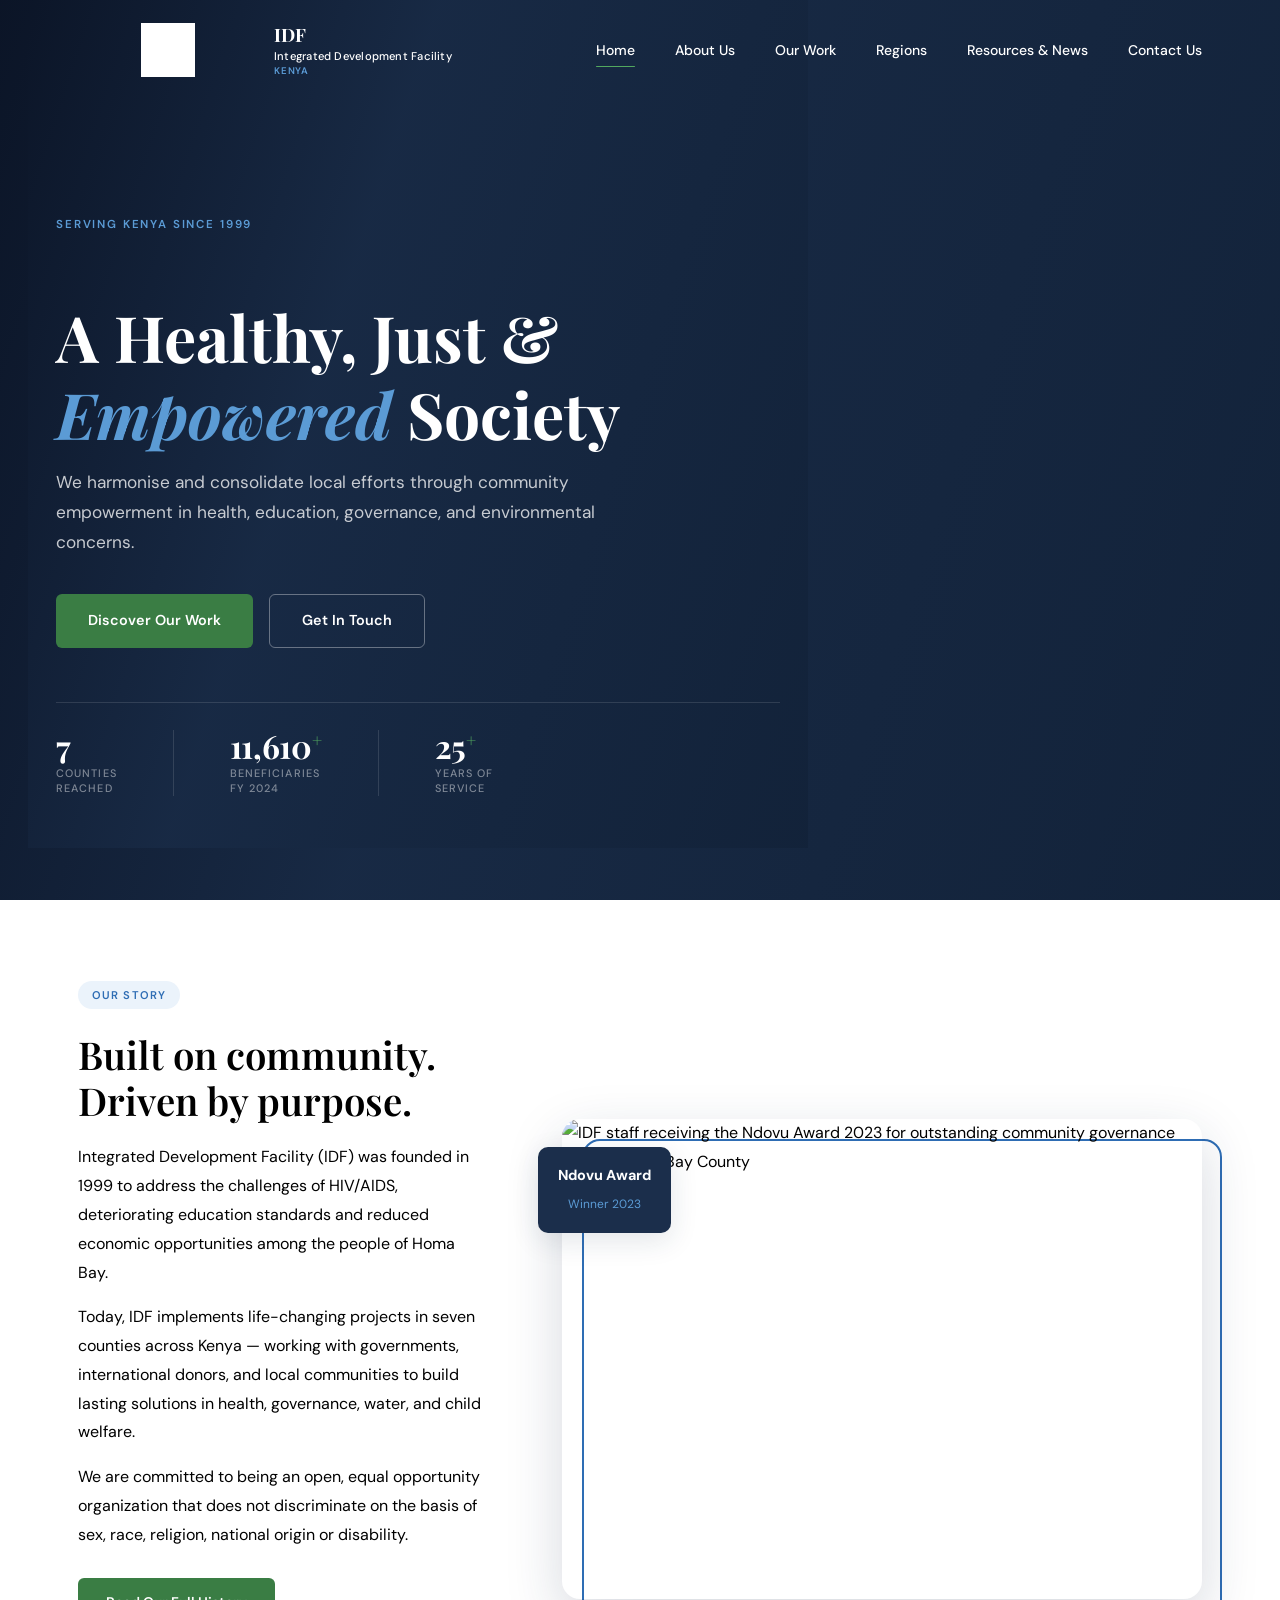
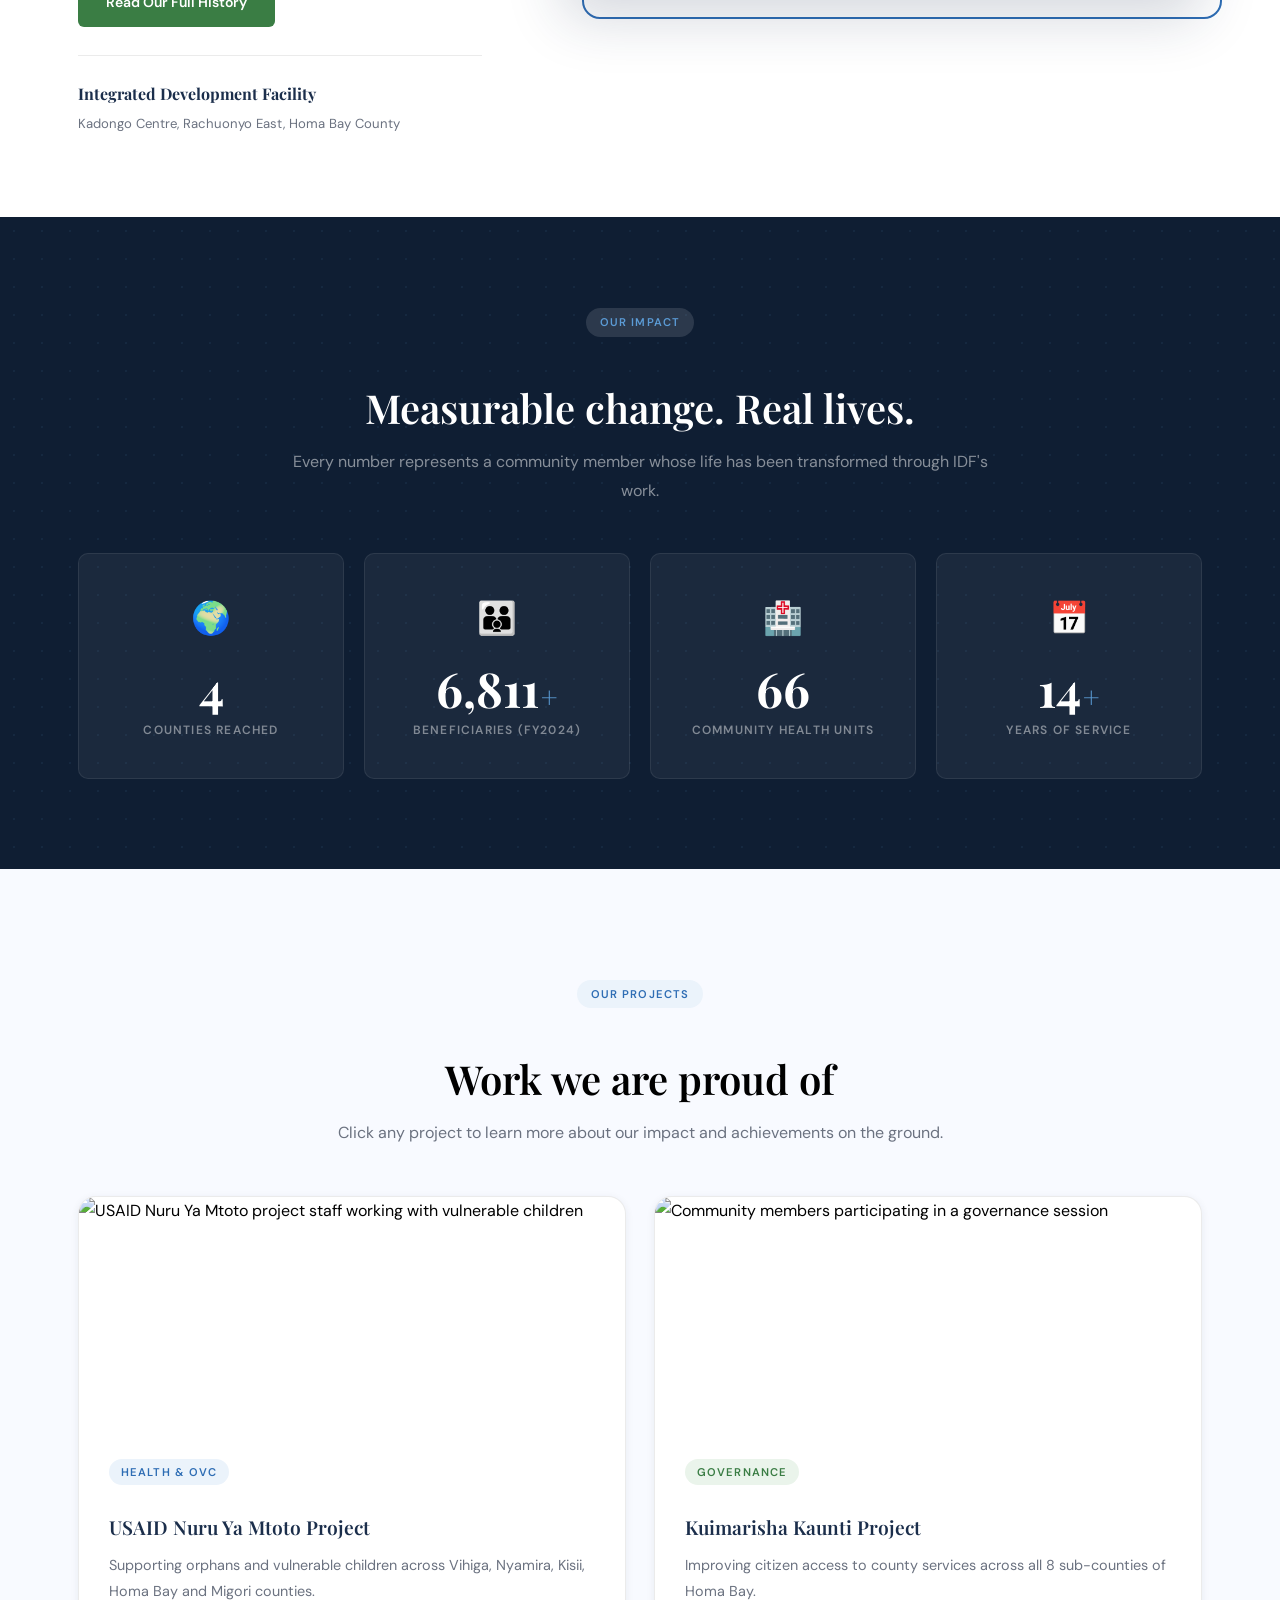
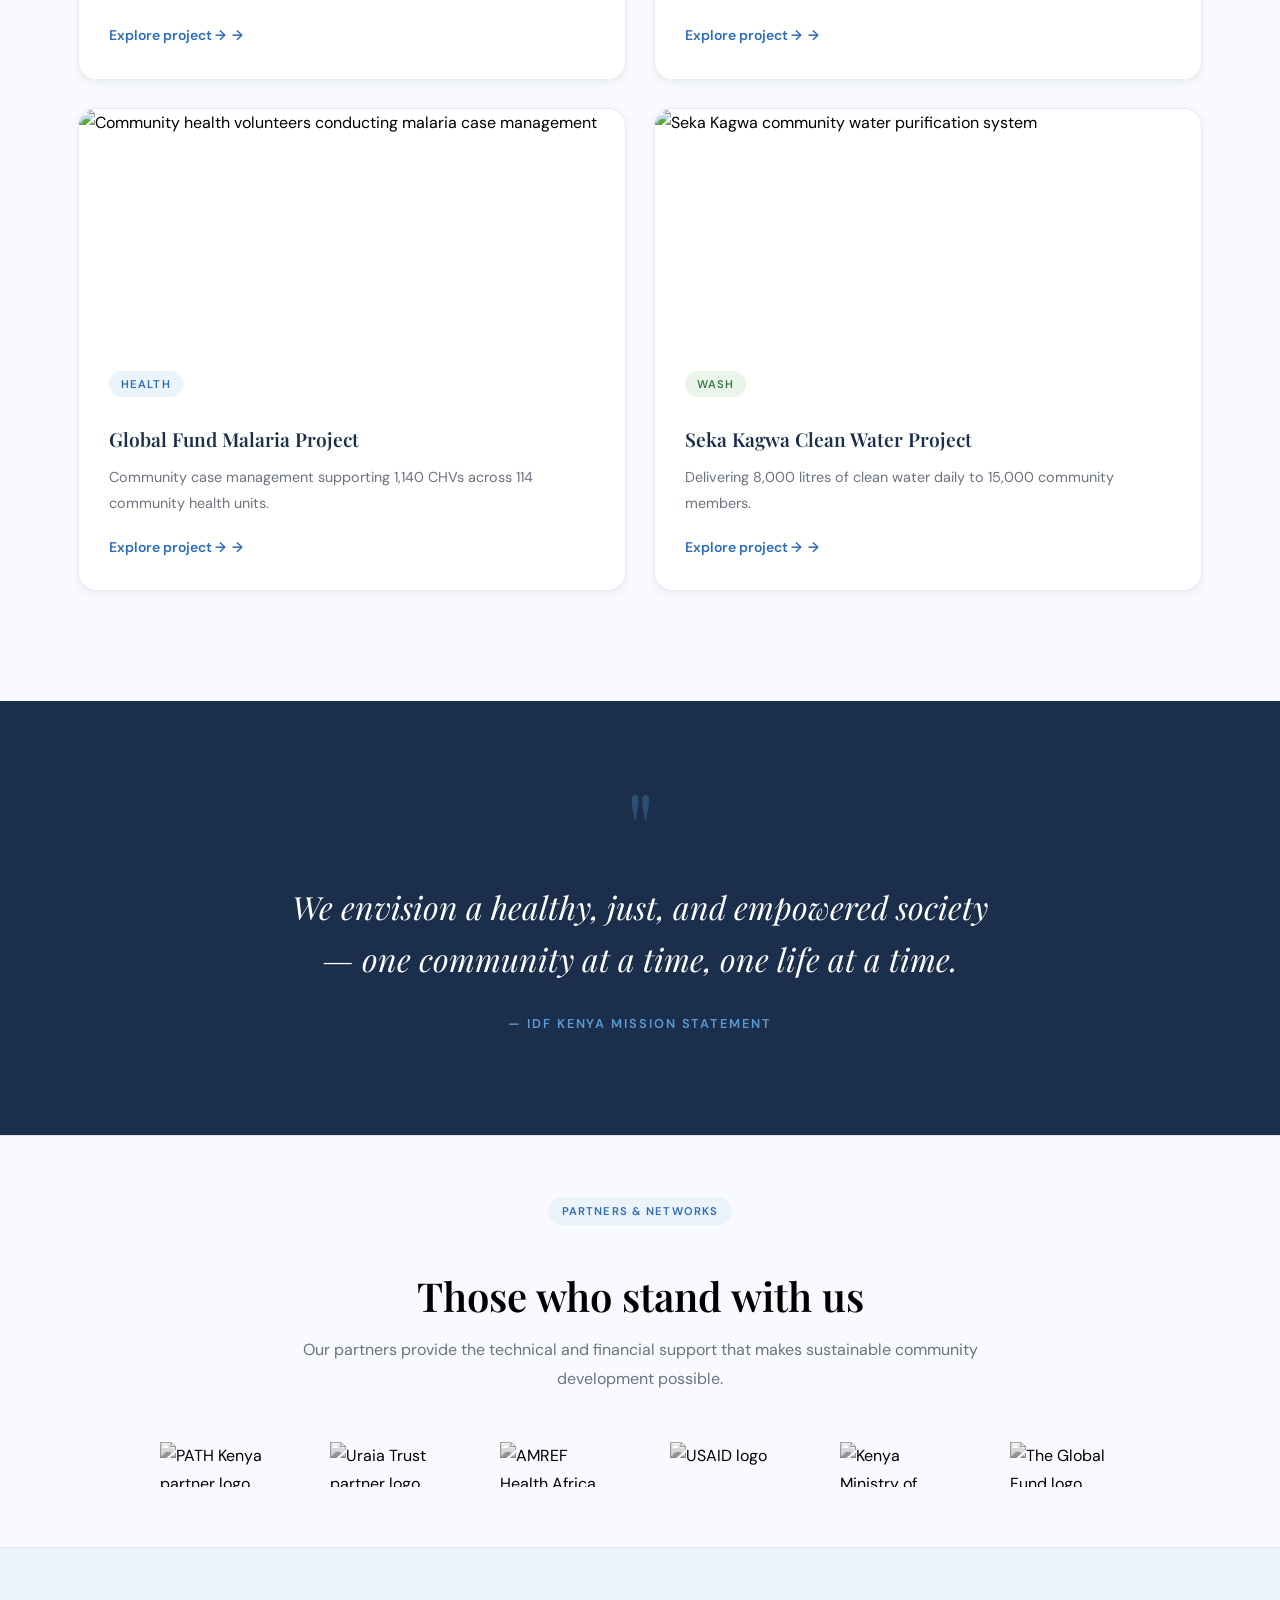
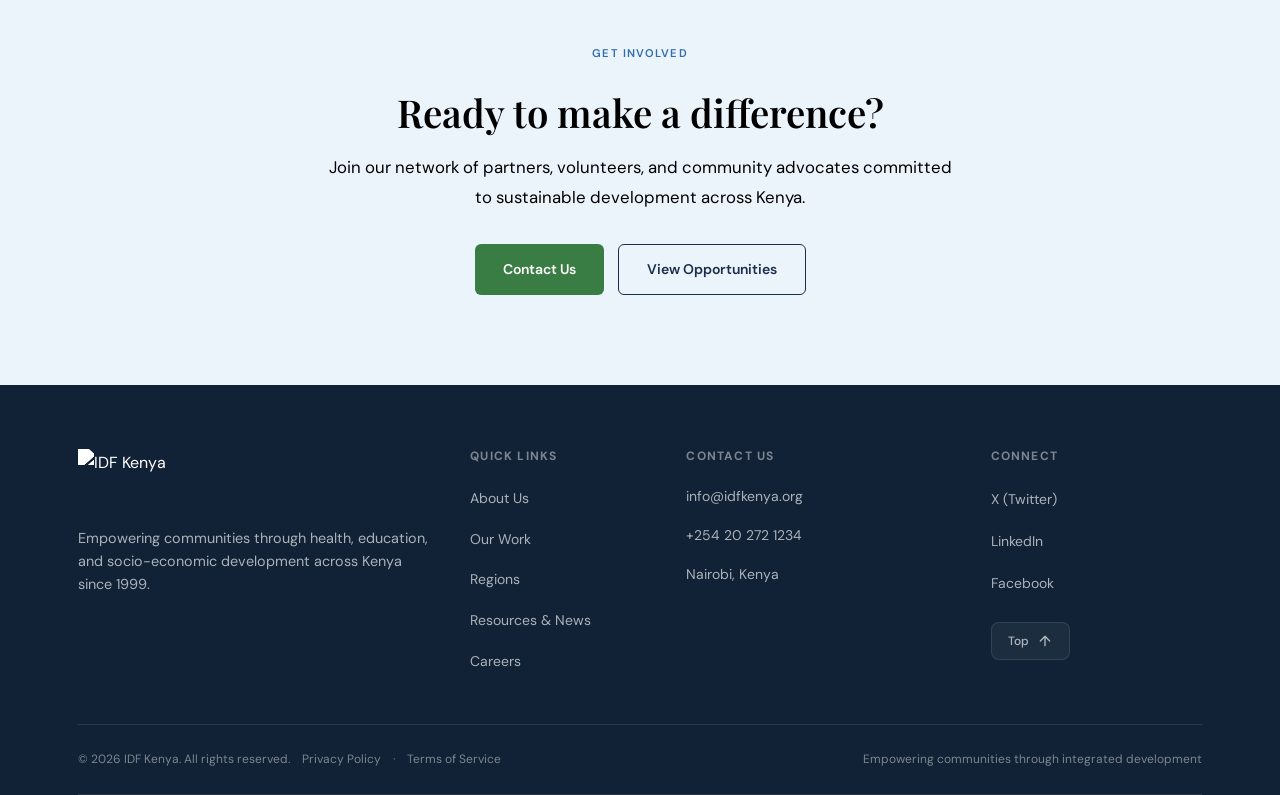
==== commit 2543cfc3: "Fix: remove conflict markers from files" ====
--- a/index.html
+++ b/index.html
@@ -5,20 +5,21 @@
   <meta name="viewport" content="width=device-width, initial-scale=1.0">
   <title>Integrated Development Facility — A Healthy, Just &amp; Empowered Society</title>
   <meta name="description" content="IDF Kenya is a community-based NGO implementing projects in health, governance, and community empowerment across Kenya since 1999.">
+
   <link rel="icon" href="assets/images/logo1.png">
 
   <link rel="preconnect" href="https://fonts.googleapis.com">
   <link rel="preconnect" href="https://fonts.gstatic.com" crossorigin>
-  <link href="https://fonts.googleapis.com/css2?family=Playfair+Display:ital,wght@0,400;0,600;0,700;1,400&family=DM+Sans:wght@300;400;500;600&display=swap" rel="stylesheet">
+  <link href="https://fonts.googleapis.com/css2?family=Playfair+Display:ital,wght@0,400;0,600;0,700;1,400&family=DM+Sans:wght@300;400;500;600;700&display=swap" rel="stylesheet">
 
   <link rel="stylesheet" href="https://cdnjs.cloudflare.com/ajax/libs/font-awesome/6.5.1/css/all.min.css"
         integrity="sha512-DTOQO9RWCH3ppGqcWaEA1BIZOC6xxalwEsw9c2QQeAIftl+Vegovlnee1c9QX4TctnWMn13TZye+giMm8e2LwA=="
         crossorigin="anonymous" referrerpolicy="no-referrer">
 
+  <!-- CSS load order is intentional — do not reorder -->
   <link rel="stylesheet" href="css/styles.css">
   <link rel="stylesheet" href="css/components.css">
   <link rel="stylesheet" href="css/sections.css">
-  <link rel="stylesheet" href="css/home.css">
   <link rel="stylesheet" href="css/responsive.css">
 </head>
 <body>
@@ -38,6 +39,32 @@
     <div class="hero-content">
       <div class="hero-inner">
 
+  <!-- ═══════════════════════════════════════════════════════════════
+       HERO — Full-screen (100vh).
+       Background image: index-hero.svg → replace with actual photo.
+
+       IMAGE SPEC:
+         File:        assets/images/index-hero.svg  (or .jpg/.webp)
+         Dimensions:  1920 × 1080 px  (16:9, full-HD)
+         Format:      SVG preferred; JPEG/WebP accepted
+         Subject:     Wide community / landscape shot — people, environment
+         Notes:       Image is object-fit:cover so edges may crop.
+                      Safe zone is centre ~1200×800 px.
+       ═══════════════════════════════════════════════════════════════ -->
+  <section class="hero" aria-label="A Healthy, Just &amp; Empowered Society">
+
+    <!-- Background image — position: absolute, fills full hero height (100vh) -->
+    <img class="hero-bg-img"
+         src="assets/images/index-hero.svg"
+         alt="IDF Kenya community impact"
+         width="1920"
+         height="1080"
+         loading="eager">
+
+    <div class="hero-overlay" aria-hidden="true"></div>
+
+    <div class="hero-content">
+      <div class="hero-inner">
         <span class="hero-eyebrow">Serving Kenya Since 1999</span>
 
         <h1>A Healthy, Just &amp;<br><em>Empowered</em> Society</h1>
@@ -48,7 +75,7 @@
         </p>
 
         <div class="hero-actions">
-          <a href="about.html"   class="btn btn-primary">Discover Our Work</a>
+          <a href="about.html" class="btn btn-primary">Discover Our Work</a>
           <a href="contact.html" class="btn btn-outline-white">Get In Touch</a>
         </div>
 
@@ -66,7 +93,6 @@
             <span class="hero-impact-label">Years of<br>Service</span>
           </div>
         </div>
-
       </div>
     </div>
 
@@ -77,6 +103,12 @@
 
   </section>
 
+  </section>
+
+
+  <!-- ═══════════════════════════════════════════════════════════════
+       ABOUT SECTION
+       ═══════════════════════════════════════════════════════════════ -->
   <section class="about-section" id="about">
     <div class="container">
       <div class="about-grid">
@@ -94,18 +126,38 @@
             </div>
           </div>
         </div>
+
         <div class="about-image-wrap">
           <div class="award-card">
             <strong>Ndovu Award</strong>
             <span>Winner 2023</span>
           </div>
-          <img src="assets/images/usaid_award.jpg" alt="IDF staff receiving the Ndovu Award 2023 for outstanding community governance work in Homa Bay County">
+
+          <!--
+            ABOUT / AWARD PHOTO
+            File:       assets/images/index-about.svg  (or .jpg/.webp)
+            Dimensions: 800 × 600 px  (4:3)
+            Format:     SVG preferred; JPEG accepted
+            Subject:    IDF staff receiving the Ndovu Award 2023, Homa Bay County
+            CSS height: 480px (object-fit:cover clips top/bottom evenly)
+          -->
+          <img
+            src="assets/images/index-about.svg"
+            alt="IDF staff receiving the Ndovu Award 2023 for outstanding community governance work in Homa Bay County"
+            width="800"
+            height="600"
+            loading="lazy"
+          >
           <div class="about-image-deco"></div>
         </div>
       </div>
     </div>
   </section>
 
+
+  <!-- ═══════════════════════════════════════════════════════════════
+       STATS / IMPACT SECTION
+       ═══════════════════════════════════════════════════════════════ -->
   <section class="stats-section" id="impact">
     <div class="container">
       <div class="section-header">
@@ -146,6 +198,11 @@
     </div>
   </section>
 
+
+  <!-- ═══════════════════════════════════════════════════════════════
+       PROJECTS SECTION
+       All project images: 800 × 500 px (16:10)
+       ═══════════════════════════════════════════════════════════════ -->
   <section class="projects-section" id="work">
     <div class="container">
       <div class="section-header">
@@ -154,9 +211,20 @@
         <p>Click any project to learn more about our impact and achievements on the ground.</p>
       </div>
       <div class="projects-grid">
+
+        <!--
+          PROJECT IMAGE 1 — USAID Nuru Ya Mtoto
+          File:       assets/images/index-project-nuru.svg
+          Dimensions: 800 × 500 px  (16:10)
+          Format:     SVG preferred; PNG/JPEG accepted
+          Subject:    USAID Nuru Ya Mtoto project staff with vulnerable children
+        -->
         <a href="ourwork.html" class="project-card">
           <div class="project-img">
-            <img src="assets/images/nuru2_8Q58Pym.png" alt="USAID Nuru Ya Mtoto project staff working with vulnerable children">
+            <img src="assets/images/index-project-nuru.svg"
+                 alt="USAID Nuru Ya Mtoto project staff working with vulnerable children"
+                 width="800" height="500"
+                 loading="lazy">
           </div>
           <div class="project-body">
             <span class="project-tag project-tag--blue">Health &amp; OVC</span>
@@ -165,9 +233,20 @@
             <span class="project-link">Explore project →</span>
           </div>
         </a>
+
+        <!--
+          PROJECT IMAGE 2 — Kuimarisha Kaunti
+          File:       assets/images/index-project-kuimarisha.svg
+          Dimensions: 800 × 500 px  (16:10)
+          Format:     SVG preferred; JPEG accepted
+          Subject:    Community members in a governance / public participation session
+        -->
         <a href="ourwork.html" class="project-card">
           <div class="project-img">
-            <img src="assets/images/seka2_otJQ6Q8.jpg" alt="Community members participating in a governance session">
+            <img src="assets/images/index-project-kuimarisha.svg"
+                 alt="Community members participating in a governance session"
+                 width="800" height="500"
+                 loading="lazy">
           </div>
           <div class="project-body">
             <span class="project-tag project-tag--green">Governance</span>
@@ -176,9 +255,20 @@
             <span class="project-link">Explore project →</span>
           </div>
         </a>
+
+        <!--
+          PROJECT IMAGE 3 — Global Fund Malaria
+          File:       assets/images/index-project-malaria.svg
+          Dimensions: 800 × 500 px  (16:10)
+          Format:     SVG preferred; JPEG accepted
+          Subject:    Community health volunteers conducting malaria case management
+        -->
         <a href="ourwork.html" class="project-card">
           <div class="project-img">
-            <img src="assets/images/county2_uWjLMiN.jpg" alt="Community health volunteers conducting malaria case management">
+            <img src="assets/images/index-project-malaria.svg"
+                 alt="Community health volunteers conducting malaria case management"
+                 width="800" height="500"
+                 loading="lazy">
           </div>
           <div class="project-body">
             <span class="project-tag project-tag--blue">Health</span>
@@ -187,9 +277,20 @@
             <span class="project-link">Explore project →</span>
           </div>
         </a>
+
+        <!--
+          PROJECT IMAGE 4 — Seka Kagwa Clean Water
+          File:       assets/images/index-project-seka.svg
+          Dimensions: 800 × 500 px  (16:10)
+          Format:     SVG preferred; JPEG accepted
+          Subject:    Seka Kagwa water purification system / community water access
+        -->
         <a href="ourwork.html" class="project-card">
           <div class="project-img">
-            <img src="assets/images/seka_KbmhChW.jpg" alt="Seka Kagwa community water purification system">
+            <img src="assets/images/index-project-seka.svg"
+                 alt="Seka Kagwa community water purification system"
+                 width="800" height="500"
+                 loading="lazy">
           </div>
           <div class="project-body">
             <span class="project-tag project-tag--green">WASH</span>
@@ -198,18 +299,29 @@
             <span class="project-link">Explore project →</span>
           </div>
         </a>
-      </div>
-    </div>
-  </section>
-
+
+      </div>
+    </div>
+  </section>
+
+
+  <!-- ═══════════════════════════════════════════════════════════════
+       QUOTE SECTION
+       ═══════════════════════════════════════════════════════════════ -->
   <section class="quote-section">
     <div class="quote-inner">
       <span class="quote-mark">"</span>
-      <blockquote>We envision a healthy, just, and empowered society — one community at a time, one life at a time.</blockquote>
+      <blockquote cite="IDF Kenya Mission Statement">We envision a healthy, just, and empowered society — one community at a time, one life at a time.</blockquote>
       <p class="quote-attribution">— IDF Kenya Mission Statement</p>
     </div>
   </section>
 
+
+  <!-- ═══════════════════════════════════════════════════════════════
+       PARTNERS SECTION
+       All partner logos: 240 × 80 px (3:1 landscape)
+       Light background — logos use white/neutral palette.
+       ═══════════════════════════════════════════════════════════════ -->
   <section class="partners-section" id="partners">
     <div class="container">
       <div class="section-header">
@@ -218,28 +330,89 @@
         <p>Our partners provide the technical and financial support that makes sustainable community development possible.</p>
       </div>
       <div class="partners-logos">
+
+        <!--
+          PARTNER LOGO 1 — PATH Kenya
+          File:       assets/images/index-partner-path.svg
+          Dimensions: 240 × 80 px  (3:1)
+          Format:     SVG preferred; JPEG accepted
+          Notes:      CSS constrains max-height to 50px; keep logo centred in canvas
+        -->
         <a href="https://www.path.org/" target="_blank" rel="noopener" class="partner-item">
-          <img src="assets/images/path.jpeg" alt="PATH Kenya partner logo">
-        </a>
+          <img src="assets/images/index-partner-path.svg"
+               alt="PATH Kenya partner logo"
+               width="240" height="80"
+               loading="lazy">
+        </a>
+
+        <!--
+          PARTNER LOGO 2 — Uraia Trust
+          File:       assets/images/index-partner-uraia.svg
+          Dimensions: 240 × 80 px  (3:1)
+        -->
         <a href="https://uraia.or.ke/" target="_blank" rel="noopener" class="partner-item">
-          <img src="assets/images/uraia.jpeg" alt="Uraia Trust partner logo">
-        </a>
+          <img src="assets/images/index-partner-uraia.svg"
+               alt="Uraia Trust partner logo"
+               width="240" height="80"
+               loading="lazy">
+        </a>
+
+        <!--
+          PARTNER LOGO 3 — AMREF Health Africa
+          File:       assets/images/index-partner-amref.svg
+          Dimensions: 240 × 80 px  (3:1)
+        -->
         <a href="https://amref.org/" target="_blank" rel="noopener" class="partner-item">
-          <img src="assets/images/amref.jpeg" alt="AMREF Health Africa logo">
-        </a>
+          <img src="assets/images/index-partner-amref.svg"
+               alt="AMREF Health Africa logo"
+               width="240" height="80"
+               loading="lazy">
+        </a>
+
+        <!--
+          PARTNER LOGO 4 — USAID
+          File:       assets/images/index-partner-usaid.svg
+          Dimensions: 240 × 80 px  (3:1)
+        -->
         <div class="partner-item">
-          <img src="assets/images/usaid.png" alt="USAID logo">
-        </div>
+          <img src="assets/images/index-partner-usaid.svg"
+               alt="USAID logo"
+               width="240" height="80"
+               loading="lazy">
+        </div>
+
+        <!--
+          PARTNER LOGO 5 — Kenya Ministry of Health
+          File:       assets/images/index-partner-moh.svg
+          Dimensions: 240 × 80 px  (3:1)
+        -->
         <a href="https://www.health.go.ke/" target="_blank" rel="noopener" class="partner-item">
-          <img src="assets/images/moh.png" alt="Kenya Ministry of Health logo">
-        </a>
+          <img src="assets/images/index-partner-moh.svg"
+               alt="Kenya Ministry of Health logo"
+               width="240" height="80"
+               loading="lazy">
+        </a>
+
+        <!--
+          PARTNER LOGO 6 — The Global Fund
+          File:       assets/images/index-partner-globalfund.svg
+          Dimensions: 240 × 80 px  (3:1)
+        -->
         <a href="https://www.theglobalfund.org/en/" target="_blank" rel="noopener" class="partner-item">
-          <img src="assets/images/globalfund.jpg" alt="The Global Fund logo">
-        </a>
-      </div>
-    </div>
-  </section>
-
+          <img src="assets/images/index-partner-globalfund.svg"
+               alt="The Global Fund logo"
+               width="240" height="80"
+               loading="lazy">
+        </a>
+
+      </div>
+    </div>
+  </section>
+
+
+  <!-- ═══════════════════════════════════════════════════════════════
+       CTA SECTION
+       ═══════════════════════════════════════════════════════════════ -->
   <section class="cta-section">
     <div class="cta-inner">
       <span class="label-tag">Get Involved</span>
@@ -247,7 +420,7 @@
       <p>Join our network of partners, volunteers, and community advocates committed to sustainable development across Kenya.</p>
       <div class="cta-buttons">
         <a href="contact.html" class="btn btn-primary">Contact Us</a>
-        <a href="careers.html" class="btn btn-outline-navy">View Opportunities</a>
+        <a href="contact.html" class="btn btn-outline-navy">View Opportunities</a>
       </div>
     </div>
   </section>
--- a/css/styles.css
+++ b/css/styles.css
@@ -1,6 +1,11 @@
 /* =====================================================
    components.css — IDF Kenya v4.0 (Premium Redesign)
    Unified component styles for navbar + footer
+   styles.css — IDF Kenya v4.2
+   Global tokens, navbar, footer, base reset.
+   home.css has been retired — homepage hero tokens
+   are now unified here under the TOKEN BRIDGE in
+   sections.css. No page-specific rules live here.
    ===================================================== */
 
 @import url('https://fonts.googleapis.com/css2?family=Playfair+Display:ital,wght@0,400;0,600;0,700;1,400&family=DM+Sans:opsz,wght@9..40,300;9..40,400;9..40,500;9..40,600;9..40,700&display=swap');
@@ -27,6 +32,30 @@
   --header-scrolled:  4rem;
   --header-z:         1000;
   
+  --idf-navy:           #1B2E4B;
+  --idf-navy-dark:      #0f1e33;
+  --idf-navy-light:     #2a4470;
+  --idf-blue:           #2E6DB4;
+  --idf-blue-light:     #5B9BD5;
+  --idf-blue-pale:      #EBF3FB;
+  --idf-green:          #3A7D44;
+  --idf-green-light:    #52a85f;
+  --idf-green-pale:     #EAF4EB;
+  --idf-cream:          #F8FAFF;
+  --idf-white:          #FFFFFF;
+
+  /* Typography */
+  --font-display:       'Playfair Display', Georgia, serif;
+  --font-serif:         'Playfair Display', Georgia, serif; /* alias */
+  --font-sans:          'DM Sans', system-ui, sans-serif;
+  --font-body:          'DM Sans', system-ui, sans-serif;   /* alias */
+
+  /* Header */
+  --header-height:      5.5rem;
+  --header-scrolled:    4rem;
+  --header-z:           1000;
+  --navbar-height:      72px; /* used by sidenav.css sticky offset */
+
   --logo-width-desktop: 170px;
   --logo-height-desktop: 50px;
   --logo-width-tablet:  130px;
@@ -50,6 +79,53 @@
   --footer-border:    rgba(255, 255, 255, 0.08);
   --footer-hover:     var(--idf-white);
 }
+
+
+  /* Container */
+  --container-max:      1280px;
+  --container-pad:      clamp(1.5rem, 5vw, 3rem);
+
+  /* Spacing */
+  --section-gap:        72px;
+  --section-gap-sm:     48px;
+
+  /* Border radius */
+  --r-sm:   4px;
+  --r-md:   10px;
+  --r-lg:   18px;
+  --r-xl:   28px;
+  --r-2xl:  40px;
+
+  /* Shadows */
+  --idf-shadow-sm: 0 2px 10px rgba(27, 46, 75, 0.07);
+  --idf-shadow-md: 0 8px 30px rgba(27, 46, 75, 0.13);
+  --idf-shadow-lg: 0 20px 60px rgba(27, 46, 75, 0.18);
+  --idf-shadow-xl: 0 32px 80px rgba(27, 46, 75, 0.26);
+
+  /* Borders */
+  --idf-border:    rgba(27, 46, 75, 0.10);
+  --idf-text:      #1a1a2e;
+  --idf-text-mid:  #3d4560;
+  --idf-text-muted:#6b7280;
+
+  /* Easing */
+  --ease-out-expo:    cubic-bezier(0.16, 1, 0.3, 1);
+  --ease-in-out-circ: cubic-bezier(0.85, 0, 0.15, 1);
+  --transition-fast:  0.25s var(--ease-out-expo);
+  --transition-mid:   0.4s  var(--ease-out-expo);
+  --transition-slow:  0.6s  var(--ease-out-expo);
+
+  /* Footer */
+  --footer-bg:         var(--idf-navy-dark);
+  --footer-text-mid:   rgba(255, 255, 255, 0.65);
+  --footer-text-light: rgba(255, 255, 255, 0.45);
+  --footer-border:     rgba(255, 255, 255, 0.08);
+  --footer-hover:      var(--idf-white);
+
+  /* Sidenav */
+  --sidenav-width:     240px;
+}
+
 
 /* =====================================================
    RESET & BASE
@@ -108,6 +184,102 @@
    LOGO WITH TEXT
    ===================================================== */
 
+  margin: 0;
+  padding: 0;
+}
+
+html {
+  scroll-behavior: smooth;
+  font-size: 16px;
+}
+
+body {
+  font-family: var(--font-sans);
+  color: var(--idf-text-mid);
+  background: #fff;
+  line-height: 1.8;
+  -webkit-font-smoothing: antialiased;
+  -moz-osx-font-smoothing: grayscale;
+}
+
+h1, h2, h3, h4 {
+  font-family: var(--font-display);
+  color: var(--idf-text);
+  line-height: 1.2;
+}
+
+h1 { font-size: clamp(2.4rem, 5vw, 4rem);    font-weight: 700; }
+h2 { font-size: clamp(1.8rem, 3vw, 2.8rem);  font-weight: 600; }
+h3 { font-size: clamp(1.1rem, 2vw, 1.45rem); font-weight: 600; }
+
+p            { margin-bottom: 1rem; }
+p:last-child { margin-bottom: 0; }
+img          { display: block; max-width: 100%; }
+a            { color: inherit; text-decoration: none; transition: color 0.25s; }
+ul           { list-style: none; }
+
+
+/* =====================================================
+   UTILITY CLASSES
+   ===================================================== */
+.sr-only {
+  position: absolute; width: 1px; height: 1px; padding: 0; margin: -1px;
+  overflow: hidden; clip: rect(0, 0, 0, 0); white-space: nowrap; border-width: 0;
+}
+
+.container {
+  width: 100%;
+  max-width: var(--container-max);
+  margin-inline: auto;
+  padding-inline: var(--container-pad);
+}
+
+*:focus-visible {
+  outline: 2px solid var(--idf-green);
+  outline-offset: 4px;
+  border-radius: 2px;
+}
+
+
+/* =====================================================
+   HEADER / NAVBAR — PREMIUM GLASS
+   ===================================================== */
+.site-header {
+  position: fixed;
+  top: 0;
+  left: 0;
+  width: 100%;
+  z-index: var(--header-z);
+  background-color: rgba(255, 255, 255, 0);
+  backdrop-filter: blur(0px);
+  -webkit-backdrop-filter: blur(0px);
+  transition: all var(--transition-slow);
+  padding: 1.25rem 0;
+  border-bottom: 1px solid transparent;
+}
+
+.site-header.is-scrolled {
+  background-color: rgba(255, 255, 255, 0.85) !important;
+  backdrop-filter: blur(24px) saturate(180%);
+  -webkit-backdrop-filter: blur(24px) saturate(180%);
+  padding: 0.75rem 0;
+  box-shadow: 0 10px 40px -10px rgba(0, 0, 0, 0.06);
+  border-bottom: 1px solid rgba(0, 0, 0, 0.04);
+}
+
+.nav-inner {
+  display: flex;
+  align-items: center;
+  justify-content: space-between;
+  max-width: var(--container-max);
+  margin-inline: auto;
+  padding-inline: var(--container-pad);
+}
+
+
+/* =====================================================
+   LOGO
+   ===================================================== */
 .logo {
   display: inline-flex;
   align-items: center;
@@ -121,6 +293,7 @@
   opacity: 0.9;
 }
 
+.logo:hover        { opacity: 0.9; }
 .logo:focus-visible {
   outline: 2px solid var(--idf-blue-light);
   outline-offset: 6px;
@@ -131,6 +304,7 @@
   display: flex;
   align-items: center;
 }
+.logo__picture { display: flex; align-items: center; }
 
 .logo__img {
   width: var(--logo-width-desktop);
@@ -156,6 +330,7 @@
 
 .logo__primary {
   font-family: var(--font-serif);
+  font-family: var(--font-display);
   font-size: 1.2rem;
   font-weight: 700;
   color: var(--idf-white) !important;
@@ -189,6 +364,10 @@
 .site-header.is-scrolled .logo__primary { color: var(--idf-navy) !important; font-size: 1.05rem; }
 .site-header.is-scrolled .logo__full { color: var(--idf-navy) !important; font-size: 0.65rem; }
 .site-header.is-scrolled .logo__tagline { color: var(--idf-green); }
+.site-header.is-scrolled .logo__primary  { color: var(--idf-navy) !important; font-size: 1.05rem; }
+.site-header.is-scrolled .logo__full     { color: var(--idf-navy) !important; font-size: 0.65rem; }
+.site-header.is-scrolled .logo__tagline  { color: var(--idf-green); }
+
 
 /* =====================================================
    DESKTOP NAVIGATION
@@ -198,6 +377,10 @@
   display: flex;
   align-items: center;
   gap: 2.5rem; /* Increased spacing for premium feel */
+.desktop-nav__list {
+  display: flex;
+  align-items: center;
+  gap: 2.5rem;
   list-style: none;
   margin: 0;
   padding: 0;
@@ -252,6 +435,34 @@
 .site-header.is-scrolled .nav-link.is-active {
   color: var(--idf-green) !important;
 }
+.site-header.is-scrolled .nav-link { color: var(--idf-navy) !important; }
+
+.nav-link::after {
+  content: '';
+  position: absolute;
+  bottom: 0; left: 0;
+  width: 100%;
+  height: 1px;
+  background: var(--idf-green-light);
+  transform: scaleX(0);
+  transform-origin: right center;
+  transition: transform 0.4s var(--ease-out-expo);
+}
+
+.site-header.is-scrolled .nav-link::after { background: var(--idf-green); }
+
+.nav-link:hover::after,
+.nav-link.is-active::after {
+  transform: scaleX(1);
+  transform-origin: left center;
+}
+
+.nav-link:hover,
+.nav-link.is-active { color: var(--idf-white) !important; }
+
+.site-header.is-scrolled .nav-link:hover,
+.site-header.is-scrolled .nav-link.is-active { color: var(--idf-green) !important; }
+
 
 /* =====================================================
    HAMBURGER BUTTON
@@ -266,6 +477,7 @@
   background: transparent;
   border: 1px solid rgba(255, 255, 255, 0.2);
   border-radius: 50%; /* Circle for premium feel */
+  border-radius: 50%;
   cursor: pointer;
   color: var(--idf-white);
   flex-shrink: 0;
@@ -310,6 +522,10 @@
 .hamburger-btn[aria-expanded="true"] .hamburger-line--bottom {
   transform: translateY(-5px) rotate(-45deg);
 }
+.hamburger-btn[aria-expanded="true"] .hamburger-line--top    { transform: translateY(5px) rotate(45deg); }
+.hamburger-btn[aria-expanded="true"] .hamburger-line--mid    { opacity: 0; transform: scaleX(0); }
+.hamburger-btn[aria-expanded="true"] .hamburger-line--bottom { transform: translateY(-5px) rotate(-45deg); }
+
 
 /* =====================================================
    MOBILE DRAWER
@@ -320,6 +536,9 @@
   top: 100%;
   left: 0;
   right: 0;
+.mobile-drawer {
+  position: absolute;
+  top: 100%; left: 0; right: 0;
   background: rgba(255, 255, 255, 0.98) !important;
   backdrop-filter: blur(24px);
   -webkit-backdrop-filter: blur(24px);
@@ -378,6 +597,13 @@
   display: inline-block;
   width: 6px;
   height: 6px;
+.mobile-nav-link:last-child    { border-bottom: none; }
+.mobile-nav-link:hover         { color: var(--idf-green) !important; transform: translateX(8px); }
+.mobile-nav-link.is-active     { color: var(--idf-green) !important; font-weight: 600; }
+
+.mobile-nav-dot {
+  display: inline-block;
+  width: 6px; height: 6px;
   border-radius: 50%;
   background: transparent;
   transition: background var(--transition-fast);
@@ -400,6 +626,21 @@
   border-top: 1px solid rgba(255,255,255,0.05);
 }
 
+.mobile-nav-link.is-active .mobile-nav-dot { background: var(--idf-green); }
+
+
+/* =====================================================
+   FOOTER
+   ===================================================== */
+.site-footer {
+  background: var(--footer-bg);
+  font-family: var(--font-sans);
+  position: relative;
+  margin-top: auto;
+  color: var(--idf-white);
+  border-top: 1px solid rgba(255, 255, 255, 0.05);
+}
+
 .footer-grid {
   display: grid;
   grid-template-columns: 2.5fr 1fr 1.5fr 1fr;
@@ -419,6 +660,7 @@
   display: inline-flex;
   text-decoration: none;
 }
+.footer-logo-link { display: inline-flex; text-decoration: none; }
 
 .footer-logo__img {
   width: 170px;
@@ -430,6 +672,7 @@
 .footer-logo-link:hover .footer-logo__img {
   opacity: 1;
 }
+.footer-logo-link:hover .footer-logo__img { opacity: 1; }
 
 .footer-tagline {
   font-size: 0.9375rem;
@@ -455,6 +698,9 @@
   list-style: none;
   margin: 0;
   padding: 0;
+.footer-nav-list {
+  list-style: none;
+  margin: 0; padding: 0;
   display: flex;
   flex-direction: column;
   gap: 1rem;
@@ -479,6 +725,8 @@
 }
 
 /* Contact Specifics */
+.social-link:hover { color: var(--footer-hover); transform: translateX(4px); }
+
 .footer-address {
   font-style: normal;
   display: flex;
@@ -508,6 +756,7 @@
   background: rgba(255, 255, 255, 0.03);
   border: 1px solid var(--footer-border);
   border-radius: 40px; /* Pill shape */
+  border-radius: 40px;
   color: var(--footer-text-mid);
   font-family: var(--font-sans);
   font-size: 0.8125rem;
@@ -534,6 +783,12 @@
 }
 
 /* Footer Bottom Bar */
+  box-shadow: 0 10px 20px rgba(0, 0, 0, 0.2);
+}
+
+.back-to-top__icon { transition: transform var(--transition-fast); }
+.back-to-top:hover .back-to-top__icon { transform: translateY(-2px); }
+
 .footer-bottom {
   display: flex;
   align-items: center;
@@ -584,11 +839,24 @@
   .desktop-nav__list { gap: 1.5rem; }
   .nav-link { font-size: 0.8125rem; }
   
+.footer-legal-link:hover { color: var(--footer-hover); }
+.footer-separator        { color: rgba(255, 255, 255, 0.2); }
+.footer-bottom-right     { margin: 0; font-weight: 300; }
+
+
+/* =====================================================
+   RESPONSIVE — navbar & footer
+   ===================================================== */
+@media (max-width: 1024px) {
+  .desktop-nav__list { gap: 1.5rem; }
+  .nav-link          { font-size: 0.8125rem; }
+
   .footer-grid {
     grid-template-columns: repeat(2, 1fr);
     gap: 3rem 2rem;
   }
   
+
   .footer-brand { max-width: 100%; }
 }
 
@@ -616,6 +884,22 @@
     align-items: flex-start;
     gap: 1.5rem;
   }
+  .desktop-nav   { display: none; }
+  .hamburger-btn { display: flex; }
+
+  .logo__full    { display: none; }
+  .logo__tagline { font-size: 0.55rem; letter-spacing: 0.1em; }
+  .logo__primary { font-size: 1.1rem; }
+  .site-header.is-scrolled .logo__primary { font-size: 1rem; }
+
+  .footer-grid { grid-template-columns: 1fr; gap: 3rem; padding: 4rem 0 3rem; }
+
+  .footer-brand,
+  .footer-links,
+  .footer-contact,
+  .footer-social { align-items: flex-start; }
+
+  .footer-bottom { flex-direction: column; align-items: flex-start; gap: 1.5rem; }
 }
 
 @media (max-width: 480px) {
@@ -636,4 +920,11 @@
   overflow: hidden; clip: rect(0, 0, 0, 0); white-space: nowrap; border-width: 0;
 }
 .container { width: 100%; max-width: var(--container-max); margin-inline: auto; padding-inline: var(--container-pad); }
-*:focus-visible { outline: 2px solid var(--idf-green); outline-offset: 4px; border-radius: 2px; }+*:focus-visible { outline: 2px solid var(--idf-green); outline-offset: 4px; border-radius: 2px; }
+  .logo__img     { width: 120px; }
+  .site-header.is-scrolled .logo__img { width: 110px; }
+
+  .footer-grid         { padding: 3rem 0 2rem; }
+  .footer-bottom-left  { flex-direction: column; align-items: flex-start; gap: 0.75rem; }
+  .footer-legal-links  { flex-wrap: wrap; }
+}
--- a/css/sections.css
+++ b/css/sections.css
@@ -1,171 +1,255 @@
 /* ==============================================
-   IDF Kenya — sections.css  (PATCHED v3.1)
-   Changes from original:
-     1. Hero overlay gradient unified with about.html (108deg, matching opacities)
-     2. CSS token bridge — maps --idf-* tokens from components.css/about.css
-        back to the short-form tokens sections.css consumes, so both
-        namespaces resolve without conflicts regardless of load order.
-     3. .hero-overlay is a separate positioned div — the background image
-        remains 100% visible through/behind the gradient at all times.
+   sections.css — IDF Kenya v4.2
+   Shared section styles for all pages.
+
+   CHANGE FROM v3.1:
+   home.css has been RETIRED. All homepage hero
+   styles are now merged into this file under the
+   HERO section. No other file needs to touch the
+   hero — this is the single source of truth.
+
+   LOAD ORDER (enforced in every page <head>):
+     1. styles.css       — tokens, navbar, footer
+     2. components.css   — shared component styles
+     3. sections.css     — THIS FILE
+     4. [page].css       — page-specific only (about, ourwork, etc.)
+     5. responsive.css   — media queries last
+
+   home.css is no longer linked in index.html.
    ============================================== */
 
+
 /* =====================================================
    TOKEN BRIDGE
-   components.css and about.css define  --idf-navy, --idf-blue etc.
-   sections.css (and styles.css) uses   --navy, --blue etc.
-   The bridge below means BOTH sets work regardless of load order.
-   Add this once here rather than duplicating :root across files.
+   styles.css defines  --idf-navy, --idf-blue etc.
+   sections.css uses   --navy, --blue etc.
+   The bridge maps both so all rules resolve correctly
+   regardless of load order.
    ===================================================== */
 :root {
-  /* Bridge: short ← long form (safe to define in both directions) */
-  --navy:         var(--idf-navy,      #1B2E4B);
-  --navy-dark:    var(--idf-navy-dark, #0f1e33);
-  --blue:         var(--idf-blue,      #2E6DB4);
-  --blue-light:   var(--idf-blue-light,#5B9BD5);
-  --blue-pale:    var(--idf-blue-pale, #EBF3FB);
-  --green:        var(--idf-green,     #3A7D44);
-  --green-light:  var(--idf-green-light,#52a85f);
-  --green-pale:   var(--idf-green-pale,#EAF4EB);
-  --cream:        var(--idf-cream,     #F8FAFF);
-  --white:        #FFFFFF;
-  --text-dark:    #1a1a2e;
-  --text-mid:     #3d4560;
-  --text-muted:   #6b7280;
-  --border:       rgba(0,0,0,0.08);
-  --shadow-sm:    0 2px 8px  rgba(27,46,75,0.07);
-  --shadow-md:    0 8px 28px rgba(27,46,75,0.12);
-  --shadow-lg:    0 20px 56px rgba(27,46,75,0.18);
-  --radius-sm:    4px;
-  --radius-md:    10px;
-  --radius-lg:    18px;
-  --radius-xl:    28px;
-  --transition:   0.28s ease;
-  --max-width:    1180px;
-}
-
-
-/* ---- HERO SECTION ---- */
+  --navy:        var(--idf-navy,        #1B2E4B);
+  --navy-dark:   var(--idf-navy-dark,   #0f1e33);
+  --blue:        var(--idf-blue,        #2E6DB4);
+  --blue-light:  var(--idf-blue-light,  #5B9BD5);
+  --blue-pale:   var(--idf-blue-pale,   #EBF3FB);
+  --green:       var(--idf-green,       #3A7D44);
+  --green-light: var(--idf-green-light, #52a85f);
+  --green-pale:  var(--idf-green-pale,  #EAF4EB);
+  --cream:       var(--idf-cream,       #F8FAFF);
+  --white:       #FFFFFF;
+  --text-dark:   #1a1a2e;
+  --text-mid:    #3d4560;
+  --text-muted:  #6b7280;
+  --border:      rgba(0, 0, 0, 0.08);
+  --shadow-sm:   0 2px 8px  rgba(27, 46, 75, 0.07);
+  --shadow-md:   0 8px 28px rgba(27, 46, 75, 0.12);
+  --shadow-lg:   0 20px 56px rgba(27, 46, 75, 0.18);
+  --radius-sm:   4px;
+  --radius-md:   10px;
+  --radius-lg:   18px;
+  --radius-xl:   28px;
+  --transition:  0.28s ease;
+  --max-width:   1180px;
+}
+
+
+/* =====================================================
+   HERO SECTION - MATCHING REGIONS.HTML STYLE
+   ─────────────────────────────────────────────────────
+   Updated to use the same gradient and structure as regions.html
+   ===================================================== */
+
 .hero {
   position: relative;
-  height: 100vh;
-  height: 100svh;
-  display: flex;
-  align-items: center;
-  justify-content: flex-start;
+  height: 100vh;            /* Full viewport height — fills the entire screen */
+  min-height: 620px;        /* Floor so content never crushes on tiny screens */
+  display: flex;
+  align-items: flex-end;    /* Content sits at the bottom of the viewport */
   overflow: hidden;
-  background-color: var(--navy-dark, #0f1e33);
-}
-
-.hero-bg {
+  margin-top: 0;            /* No offset — hero starts at top, bg slides behind fixed navbar */
+  background-color: #0f1e33; /* Fallback shown until image loads */
+}
+
+/* Hero background image - using img tag approach like regions */
+.hero-bg-img {
   position: absolute;
   inset: 0;
-  z-index: 0;
-}
-
-.hero-bg img {
   width: 100%;
   height: 100%;
   object-fit: cover;
-  object-position: center 30%;
-  display: block;
-}
-
+  object-position: center 40%;
+}
+
+/* Gradient overlay - EXACT MATCH to regions.html */
 .hero-overlay {
   position: absolute;
   inset: 0;
-  z-index: 1;
   background: linear-gradient(
     108deg,
-    rgba(11,  20,  38,  0.92) 0%,
-    rgba(27,  46,  75,  0.72) 40%,
-    rgba(27,  46,  75,  0.28) 100%
+    rgba(11, 20, 38, 0.92) 0%,
+    rgba(27, 46, 75, 0.72) 40%,
+    rgba(27, 46, 75, 0.28) 100%
   );
 }
 
+/* Hide pattern and accent line to match regions */
+.hero-pattern,
+.hero-accent-line {
+  display: none;
+}
+
+/* Content positioning - matching regions */
 .hero-content {
   position: relative;
   z-index: 2;
+  max-width: 1280px;
   width: 100%;
-  max-width: 1200px;
   margin: 0 auto;
-  padding: 0 28px;
-  text-align: left;
+  padding: 0 28px 52px;
 }
 
 .hero-inner {
-  max-width: 720px;
-  margin-top: 60px;
-}
-
+  max-width: 780px;
+}
+
+/* Typography - matching regions */
 .hero-eyebrow {
   display: block;
-  font-size: 0.75rem;
+  font-size: 0.72rem;
   font-weight: 600;
   text-transform: uppercase;
-  letter-spacing: 0.18em;
-  color: var(--blue-light);
-  margin-bottom: clamp(10px, 2vh, 20px);
+  letter-spacing: 0.16em;
+  color: var(--blue-light, #5B9BD5);
+  margin-bottom: 14px;
+  background: transparent;
+  border: none;
+  padding: 0;
 }
 
 .hero h1 {
-  font-family: 'Playfair Display', serif;
-  font-size: clamp(2.5rem, 5vw, 4.2rem);
-  line-height: 1.1;
-  margin-bottom: 20px;
-  color: var(--white);
-  text-shadow: 0 2px 16px rgba(0,0,0,0.25);
+  font-family: var(--font-display, 'Playfair Display', Georgia, serif);
+  font-size: clamp(2.4rem, 5vw, 4rem);
+  font-weight: 700;
+  line-height: 1.2;
+  color: #fff;
+  margin-bottom: 14px;
+  /* No text-shadow to match regions */
 }
 
 .hero h1 em {
-  color: var(--blue-light);
+  color: var(--blue-light, #5B9BD5);
   font-style: italic;
 }
 
 .hero-sub {
-  font-size: clamp(1rem, 1.2vw, 1.2rem);
-  color: rgba(255,255,255,0.9);
-  max-width: 580px;
-  line-height: 1.6;
-  margin-bottom: clamp(25px, 4vh, 40px);
-}
-
+  font-family: var(--font-sans, 'DM Sans', system-ui, sans-serif);
+  font-size: 1.08rem;
+  color: rgba(255, 255, 255, 0.76);
+  max-width: 600px;
+  line-height: 1.75;
+  margin: 0 0 clamp(25px, 4vh, 40px) 0;
+}
+
+/* CTA buttons - matching regions styling */
 .hero-actions {
   display: flex;
   gap: 16px;
   flex-wrap: wrap;
 }
 
-/* ---- SCROLL INDICATOR ---- */
+.hero .btn-primary {
+  background: var(--green, #3A7D44);
+  border-color: var(--green, #3A7D44);
+  padding: 14px 32px;
+  font-size: 0.9rem;
+}
+
+.hero .btn-primary:hover {
+  background: var(--green-light, #52a85f);
+  border-color: var(--green-light, #52a85f);
+  box-shadow: 0 8px 24px rgba(58, 125, 68, 0.4);
+  transform: translateY(-2px);
+}
+
+.hero .btn-outline-white {
+  padding: 13px 32px;
+  font-size: 0.9rem;
+  border-color: rgba(255, 255, 255, 0.35);
+}
+
+.hero .btn-outline-white:hover {
+  background: rgba(255, 255, 255, 0.10);
+  border-color: rgba(255, 255, 255, 0.70);
+  transform: translateY(-2px);
+}
+
+/* Hero impact stats - matching regions aesthetic */
+.hero-impact {
+  display: flex;
+  align-items: flex-start;
+  gap: clamp(28px, 5vw, 56px);
+  margin-top: clamp(36px, 6vh, 56px);
+  padding-top: clamp(20px, 3vh, 28px);
+  border-top: 1px solid rgba(255, 255, 255, 0.12);
+}
+
+.hero-impact-stat {
+  display: flex;
+  flex-direction: column;
+  gap: 4px;
+}
+
+.hero-impact-stat + .hero-impact-stat {
+  padding-left: clamp(28px, 5vw, 56px);
+  border-left: 1px solid rgba(255, 255, 255, 0.12);
+}
+
+.hero-impact-number {
+  font-family: 'Playfair Display', Georgia, serif;
+  font-size: clamp(1.6rem, 2.5vw, 2rem);
+  font-weight: 700;
+  color: #fff;
+  line-height: 1;
+  letter-spacing: -0.01em;
+}
+
+.hero-impact-number sup {
+  font-size: 0.55em;
+  color: var(--green-light, #52a85f);
+  vertical-align: super;
+  font-weight: 600;
+}
+
+.hero-impact-label {
+  font-size: 0.68rem;
+  font-weight: 500;
+  text-transform: uppercase;
+  letter-spacing: 0.10em;
+  color: rgba(255, 255, 255, 0.45);
+  line-height: 1.4;
+}
+
+/* Remove scroll indicator to match regions */
 .hero-scroll {
-  position: absolute;
-  bottom: 30px;
-  left: 50%;
-  transform: translateX(-50%);
-  z-index: 2;
-  display: flex;
-  flex-direction: column;
-  align-items: center;
-  gap: 8px;
-  color: rgba(255,255,255,0.5);
-  font-size: 0.65rem;
-  letter-spacing: 0.12em;
-  text-transform: uppercase;
-  animation: heroBounce 2s ease-in-out infinite;
-}
-
-.hero-scroll-line {
-  width: 1px;
-  height: 40px;
-  background: linear-gradient(to bottom, rgba(255,255,255,0.5), transparent);
-}
-
-@keyframes heroBounce {
-  0%, 100% { transform: translate(-50%, 0); }
-  50%       { transform: translate(-50%, 10px); }
-}
-
-
-/* ---- ABOUT SECTION (on index.html) ---- */
+  display: none;
+}
+
+/* Entrance animations - simplified to match regions */
+@keyframes heroFadeUp {
+  from { opacity: 0; transform: translateY(22px); }
+  to   { opacity: 1; transform: translateY(0); }
+}
+
+.hero-eyebrow { animation: heroFadeUp 0.65s cubic-bezier(0.22, 1, 0.36, 1) 0.15s both; }
+.hero h1      { animation: heroFadeUp 0.75s cubic-bezier(0.22, 1, 0.36, 1) 0.32s both; }
+.hero-sub     { animation: heroFadeUp 0.65s cubic-bezier(0.22, 1, 0.36, 1) 0.52s both; }
+.hero-actions { animation: heroFadeUp 0.65s cubic-bezier(0.22, 1, 0.36, 1) 0.68s both; }
+.hero-impact  { animation: heroFadeUp 0.65s cubic-bezier(0.22, 1, 0.36, 1) 0.85s both; }
+
+
+/* =====================================================
+   ABOUT SECTION (index.html)
+   ===================================================== */
 .about-section {
   padding: 80px 0;
   background: var(--white);
@@ -180,18 +264,9 @@
   align-items: center;
 }
 
-.about-text h2 {
-  margin-top: 8px;
-  margin-bottom: 20px;
-}
-
-.about-text p {
-  margin-bottom: 16px;
-}
-
-.about-text .btn {
-  margin-top: 12px;
-}
+.about-text h2     { margin-top: 8px; margin-bottom: 20px; }
+.about-text p      { margin-bottom: 16px; }
+.about-text .btn   { margin-top: 12px; }
 
 .about-signature {
   display: flex;
@@ -214,9 +289,7 @@
   color: var(--text-muted);
 }
 
-.about-image-wrap {
-  position: relative;
-}
+.about-image-wrap  { position: relative; }
 
 .about-image-wrap img {
   width: 100%;
@@ -230,10 +303,8 @@
 
 .about-image-deco {
   position: absolute;
-  bottom: -20px;
-  right: -20px;
-  width: 100%;
-  height: 100%;
+  bottom: -20px; right: -20px;
+  width: 100%; height: 100%;
   border: 2px solid var(--blue);
   border-radius: var(--radius-lg);
   z-index: 0;
@@ -241,8 +312,7 @@
 
 .award-card {
   position: absolute;
-  top: 28px;
-  left: -24px;
+  top: 28px; left: -24px;
   background: var(--navy);
   color: var(--white);
   padding: 16px 20px;
@@ -252,18 +322,13 @@
   text-align: center;
 }
 
-.award-card strong {
-  display: block;
-  font-size: 0.9rem;
-}
-
-.award-card span {
-  font-size: 0.75rem;
-  color: var(--blue-light);
-}
-
-
-/* ---- STATS SECTION ---- */
+.award-card strong { display: block; font-size: 0.9rem; }
+.award-card span   { font-size: 0.75rem; color: var(--blue-light); }
+
+
+/* =====================================================
+   STATS SECTION
+   ===================================================== */
 .stats-section {
   padding: 90px 0;
   background: var(--navy-dark);
@@ -275,16 +340,8 @@
   content: '';
   position: absolute;
   inset: 0;
-  background-image: radial-gradient(rgba(91,155,213,0.08) 1px, transparent 1px);
+  background-image: radial-gradient(rgba(91, 155, 213, 0.08) 1px, transparent 1px);
   background-size: 28px 28px;
-}
-
-.stats-section .section-header h2 {
-  color: var(--white);
-}
-
-.stats-section .section-header p {
-  color: rgba(255,255,255,0.55);
 }
 
 .stats-grid {
@@ -297,8 +354,8 @@
 }
 
 .stat-card {
-  background: rgba(255,255,255,0.05);
-  border: 1px solid rgba(255,255,255,0.08);
+  background: rgba(255, 255, 255, 0.05);
+  border: 1px solid rgba(255, 255, 255, 0.08);
   border-radius: var(--radius-md);
   padding: 36px 24px;
   text-align: center;
@@ -306,16 +363,12 @@
 }
 
 .stat-card:hover {
-  background: rgba(91,155,213,0.1);
-  border-color: rgba(91,155,213,0.25);
+  background: rgba(91, 155, 213, 0.1);
+  border-color: rgba(91, 155, 213, 0.25);
   transform: translateY(-4px);
 }
 
-.stat-icon {
-  font-size: 2rem;
-  margin-bottom: 16px;
-  display: block;
-}
+.stat-icon   { font-size: 2rem; margin-bottom: 16px; display: block; }
 
 .stat-number {
   font-family: 'Playfair Display', serif;
@@ -330,21 +383,20 @@
   gap: 2px;
 }
 
-.stat-number .suffix {
-  color: var(--blue-light);
-  font-size: 1.8rem;
-}
+.stat-number .suffix { color: var(--blue-light); font-size: 1.8rem; }
 
 .stat-label {
   font-size: 0.75rem;
   font-weight: 600;
   text-transform: uppercase;
   letter-spacing: 0.1em;
-  color: rgba(255,255,255,0.45);
-}
-
-
-/* ---- PROJECTS SECTION ---- */
+  color: rgba(255, 255, 255, 0.45);
+}
+
+
+/* =====================================================
+   PROJECTS SECTION
+   ===================================================== */
 .projects-section {
   padding: 110px 0;
   background: var(--cream);
@@ -369,28 +421,20 @@
 .project-card:hover {
   transform: translateY(-8px);
   box-shadow: var(--shadow-lg);
-  border-color: rgba(46,109,180,0.15);
-}
-
-.project-img {
-  height: 230px;
-  overflow: hidden;
-}
+  border-color: rgba(46, 109, 180, 0.15);
+}
+
+.project-img { height: 230px; overflow: hidden; }
 
 .project-img img {
-  width: 100%;
-  height: 100%;
+  width: 100%; height: 100%;
   object-fit: cover;
   transition: transform 0.5s ease;
 }
 
-.project-card:hover .project-img img {
-  transform: scale(1.07);
-}
-
-.project-body {
-  padding: 30px;
-}
+.project-card:hover .project-img img { transform: scale(1.07); }
+
+.project-body { padding: 30px; }
 
 .project-tag {
   display: inline-block;
@@ -406,17 +450,8 @@
 .project-tag--blue  { background: var(--blue-pale);  color: var(--blue);  }
 .project-tag--green { background: var(--green-pale); color: var(--green); }
 
-.project-body h3 {
-  font-size: 1.2rem;
-  margin-bottom: 10px;
-  color: var(--navy);
-}
-
-.project-body p {
-  font-size: 0.9rem;
-  color: var(--text-muted);
-  margin-bottom: 18px;
-}
+.project-body h3 { font-size: 1.2rem; margin-bottom: 10px; color: var(--navy); }
+.project-body p  { font-size: 0.9rem; color: var(--text-muted); margin-bottom: 18px; }
 
 .project-link {
   font-size: 0.875rem;
@@ -427,17 +462,13 @@
   gap: 6px;
 }
 
-.project-link::after {
-  content: '→';
-  transition: transform var(--transition);
-}
-
-.project-card:hover .project-link::after {
-  transform: translateX(4px);
-}
-
-
-/* ---- QUOTE SECTION ---- */
+.project-link::after { content: '→'; transition: transform var(--transition); }
+.project-card:hover .project-link::after { transform: translateX(4px); }
+
+
+/* =====================================================
+   QUOTE SECTION
+   ===================================================== */
 .quote-section {
   padding: 100px 0;
   background: var(--navy);
@@ -478,7 +509,9 @@
 }
 
 
-/* ---- PARTNERS SECTION ---- */
+/* =====================================================
+   PARTNERS SECTION
+   ===================================================== */
 .partners-section {
   padding: 60px 0;
   background: var(--cream);
@@ -512,11 +545,13 @@
   transition: all var(--transition);
 }
 
-.partner-item:hover         { opacity: 1; }
-.partner-item:hover img     { filter: grayscale(0%); }
-
-
-/* ---- CTA STRIP ---- */
+.partner-item:hover     { opacity: 1; }
+.partner-item:hover img { filter: grayscale(0%); }
+
+
+/* =====================================================
+   CTA STRIP
+   ===================================================== */
 .cta-section {
   padding: 90px 0;
   background: var(--blue-pale);
@@ -529,12 +564,14 @@
   padding: 0 28px;
 }
 
-.cta-inner h2          { margin-top: 8px;  margin-bottom: 16px; }
-.cta-inner p           { margin-bottom: 32px; font-size: 1.05rem; }
-.cta-buttons           { display: flex; gap: 14px; justify-content: center; flex-wrap: wrap; }
-
-
-/* ---- INNER PAGE HERO ---- */
+.cta-inner h2   { margin-top: 8px; margin-bottom: 16px; }
+.cta-inner p    { margin-bottom: 32px; font-size: 1.05rem; }
+.cta-buttons    { display: flex; gap: 14px; justify-content: center; flex-wrap: wrap; }
+
+
+/* =====================================================
+   INNER PAGE HERO (about, ourwork, contact, etc.)
+   ===================================================== */
 .page-hero {
   height: 360px;
   position: relative;
@@ -546,8 +583,7 @@
 .page-hero-img {
   position: absolute;
   inset: 0;
-  width: 100%;
-  height: 100%;
+  width: 100%; height: 100%;
   object-fit: cover;
   object-position: center 35%;
 }
@@ -555,7 +591,12 @@
 .page-hero-overlay {
   position: absolute;
   inset: 0;
-  background: linear-gradient(to top, rgba(11,20,38,0.88) 0%, rgba(27,46,75,0.45) 55%, rgba(27,46,75,0.2) 100%);
+  background: linear-gradient(
+    to top,
+    rgba(11, 20, 38, 0.88) 0%,
+    rgba(27, 46, 75, 0.45) 55%,
+    rgba(27, 46, 75, 0.20) 100%
+  );
 }
 
 .page-hero-content {
@@ -569,24 +610,26 @@
 
 .breadcrumb {
   font-size: 0.78rem;
-  color: rgba(255,255,255,0.55);
+  color: rgba(255, 255, 255, 0.55);
   margin-bottom: 10px;
   display: flex;
   gap: 6px;
   align-items: center;
 }
 
-.breadcrumb a        { color: rgba(255,255,255,0.55); }
-.breadcrumb a:hover  { color: var(--white); }
+.breadcrumb a       { color: rgba(255, 255, 255, 0.55); }
+.breadcrumb a:hover { color: var(--white); }
 .page-hero-content h1 { color: var(--white); }
 
 
-/* ---- PAGE CONTENT ---- */
-.page-content          { padding: 80px 0 110px; }
-.page-content .container { max-width: 880px; }
-.page-content h2       { margin: 44px 0 16px; color: var(--navy); }
-.page-content h3       { margin: 28px 0 12px; color: var(--blue); font-size: 1.15rem; }
-.page-content p        { margin-bottom: 20px; }
+/* =====================================================
+   PAGE CONTENT
+   ===================================================== */
+.page-content              { padding: 80px 0 110px; }
+.page-content .container   { max-width: 880px; }
+.page-content h2           { margin: 44px 0 16px; color: var(--navy); }
+.page-content h3           { margin: 28px 0 12px; color: var(--blue); font-size: 1.15rem; }
+.page-content p            { margin-bottom: 20px; }
 
 .page-content ul {
   margin: 14px 0 24px;
@@ -631,15 +674,12 @@
   margin: 28px 0;
 }
 
-.photo-grid img {
-  width: 100%;
-  height: 220px;
-  object-fit: cover;
-  margin: 0;
-}
-
-
-/* ---- INFO BOXES ---- */
+.photo-grid img { width: 100%; height: 220px; object-fit: cover; margin: 0; }
+
+
+/* =====================================================
+   INFO BOXES
+   ===================================================== */
 .info-box {
   background: var(--white);
   border-left: 4px solid var(--blue);
@@ -653,7 +693,9 @@
 .info-box li          { color: var(--text-mid); }
 
 
-/* ---- CONTACT PAGE ---- */
+/* =====================================================
+   CONTACT PAGE
+   ===================================================== */
 .contact-grid {
   display: grid;
   grid-template-columns: 1fr 1.5fr;
@@ -661,7 +703,7 @@
   align-items: start;
 }
 
-.contact-info h2      { margin-bottom: 20px; }
+.contact-info h2 { margin-bottom: 20px; }
 
 .contact-detail {
   display: flex;
@@ -681,7 +723,7 @@
 }
 
 .contact-item p,
-.contact-item a       { color: var(--text-mid); font-size: 0.95rem; margin: 0; }
+.contact-item a { color: var(--text-mid); font-size: 0.95rem; margin: 0; }
 
 .contact-form {
   background: var(--cream);
@@ -690,7 +732,7 @@
   border: 1px solid var(--border);
 }
 
-.form-group           { margin-bottom: 20px; }
+.form-group { margin-bottom: 20px; }
 
 .form-group label {
   display: block;
@@ -717,22 +759,24 @@
 .form-group input:focus,
 .form-group textarea:focus {
   border-color: var(--blue);
-  box-shadow: 0 0 0 3px rgba(46,109,180,0.1);
-}
-
-.form-group textarea  { min-height: 130px; resize: vertical; }
-
-
-/* ---- UTILITY CLASSES ---- */
+  box-shadow: 0 0 0 3px rgba(46, 109, 180, 0.1);
+}
+
+.form-group textarea { min-height: 130px; resize: vertical; }
+
+
+/* =====================================================
+   UTILITY / SHARED COMPONENTS
+   ===================================================== */
 .container {
   max-width: var(--max-width, 1180px);
   margin: 0 auto;
   padding: 0 28px;
 }
 
-.section-header       { text-align: center; margin-bottom: 3rem; }
-.section-header h2    { font-size: clamp(1.8rem, 4vw, 2.5rem); margin-bottom: 1rem; }
-.section-header p     { max-width: 700px; margin: 0 auto; color: var(--text-muted); }
+.section-header          { text-align: center; margin-bottom: 3rem; }
+.section-header h2       { font-size: clamp(1.8rem, 4vw, 2.5rem); margin-bottom: 1rem; }
+.section-header p        { max-width: 700px; margin: 0 auto; color: var(--text-muted); }
 
 .label-tag {
   display: inline-block;
@@ -747,11 +791,13 @@
   margin-bottom: 14px;
 }
 
-.label-tag--white     { color: var(--blue-light) !important; background: rgba(255,255,255,0.12); }
-.label-tag--green     { color: var(--green); background: var(--green-pale); }
-
-
-/* ---- BUTTON STYLES ---- */
+.label-tag--white { color: var(--blue-light) !important; background: rgba(255, 255, 255, 0.12); }
+.label-tag--green { color: var(--green); background: var(--green-pale); }
+
+
+/* =====================================================
+   BUTTONS
+   ===================================================== */
 .btn {
   display: inline-flex;
   align-items: center;
@@ -775,7 +821,7 @@
 .btn-primary:hover {
   background: var(--green-light);
   transform: translateY(-2px);
-  box-shadow: 0 6px 16px rgba(58,125,68,0.25);
+  box-shadow: 0 6px 16px rgba(58, 125, 68, 0.25);
 }
 
 .btn-outline-white {
@@ -785,7 +831,7 @@
 }
 
 .btn-outline-white:hover {
-  background: rgba(255,255,255,0.1);
+  background: rgba(255, 255, 255, 0.1);
   transform: translateY(-2px);
 }
 
@@ -803,49 +849,129 @@
 
 
 /* =====================================================
+   SCROLL REVEAL
+   ===================================================== */
+.reveal {
+  opacity: 0;
+  transform: translateY(22px);
+  transition: opacity 0.55s ease, transform 0.55s ease;
+}
+
+.reveal.revealed { opacity: 1; transform: translateY(0); }
+
+
+/* =====================================================
    RESPONSIVE BREAKPOINTS
    ===================================================== */
 
+/* ── ≤ 1100px ── */
 @media (max-width: 1100px) {
-  .about-grid {
-    grid-template-columns: 1fr;
-    gap: 40px;
-  }
-}
-
+  .about-grid { grid-template-columns: 1fr; gap: 40px; }
+}
+
+/* ── ≤ 992px ── */
 @media (max-width: 992px) {
-  .stats-grid      { grid-template-columns: repeat(2, 1fr); gap: 20px; }
-  .projects-grid   { grid-template-columns: 1fr; }
-  .contact-grid    { grid-template-columns: 1fr; gap: 40px; }
-}
-
+  .stats-grid    { grid-template-columns: repeat(2, 1fr); gap: 20px; }
+  .projects-grid { grid-template-columns: 1fr; }
+  .contact-grid  { grid-template-columns: 1fr; gap: 40px; }
+}
+
+/* ── ≤ 768px ── */
 @media (max-width: 768px) {
-  .hero-inner      { margin-top: 40px; text-align: center; }
-  .hero-content    { text-align: center; }
-  .hero-actions    { justify-content: center; }
-  .hero-scroll     { display: none; }
-  .about-section   { padding: 60px 0; }
+  /* Hero — keep full-screen at tablet; min-height floors it */
+  .hero {
+    height: 100vh;
+    min-height: 560px;
+  }
+  
+  .hero-inner {
+    text-align: center;
+  }
+
+  .hero-content {
+    text-align: center;
+  }
+
+  .hero-actions {
+    justify-content: center;
+  }
+
+  .hero-sub {
+    max-width: 100%;
+  }
+
+  .hero-impact {
+    gap: 20px;
+    flex-wrap: wrap;
+    justify-content: center;
+  }
+
+  .hero-impact-stat + .hero-impact-stat {
+    padding-left: 20px;
+  }
+
+  .hero-impact-number {
+    font-size: 1.5rem;
+  }
+
+  /* Sections */
+  .about-section    { padding: 60px 0; }
   .about-image-wrap img { height: 320px; }
-  .stats-grid      { grid-template-columns: 1fr; gap: 16px; }
-  .stat-card       { padding: 28px 20px; }
+  .stats-grid       { grid-template-columns: 1fr; gap: 16px; }
+  .stat-card        { padding: 28px 20px; }
   .projects-section { padding: 70px 0; }
-  .quote-section   { padding: 70px 0; }
+  .quote-section    { padding: 70px 0; }
   .partners-section { padding: 40px 0; }
-  .partners-logos  { gap: 24px 32px; }
+  .partners-logos   { gap: 24px 32px; }
   .partner-item img { max-height: 35px; }
-  .cta-section     { padding: 60px 0; }
-  .contact-form    { padding: 28px; }
-}
-
+  .cta-section      { padding: 60px 0; }
+  .contact-form     { padding: 28px; }
+}
+
+/* ── ≤ 480px ── */
 @media (max-width: 480px) {
-  .hero h1         { font-size: clamp(1.8rem, 8vw, 2.5rem); }
-  .hero-sub        { font-size: 0.9rem; }
-  .hero-actions    { gap: 12px; }
-  .hero-actions .btn { width: 100%; text-align: center; justify-content: center; }
-  .about-section   { padding: 48px 0; }
+  /* Hero */
+  .hero h1 {
+    font-size: clamp(1.8rem, 8vw, 2.5rem);
+  }
+  
+  .hero-sub {
+    font-size: 0.9rem;
+  }
+
+  .hero-actions {
+    gap: 12px;
+    flex-direction: column;
+  }
+
+  .hero-actions .btn {
+    width: 100%;
+    text-align: center;
+    justify-content: center;
+  }
+
+  .hero-impact {
+    gap: 0;
+    flex-direction: column;
+  }
+
+  .hero-impact-stat + .hero-impact-stat {
+    padding-left: 0;
+    padding-top: 16px;
+    margin-top: 16px;
+    border-left: none;
+    border-top: 1px solid rgba(255, 255, 255, 0.08);
+  }
+
+  .hero-eyebrow {
+    font-size: 0.65rem;
+  }
+
+  /* Sections */
+  .about-section    { padding: 48px 0; }
   .projects-section { padding: 48px 0; }
   .quote-section blockquote { font-size: 1.2rem; }
-  .page-hero       { height: 280px; }
-  .photo-grid      { grid-template-columns: 1fr; gap: 12px; }
-  .photo-grid img  { height: 180px; }
+  .page-hero        { height: 280px; }
+  .photo-grid       { grid-template-columns: 1fr; gap: 12px; }
+  .photo-grid img   { height: 180px; }
 }
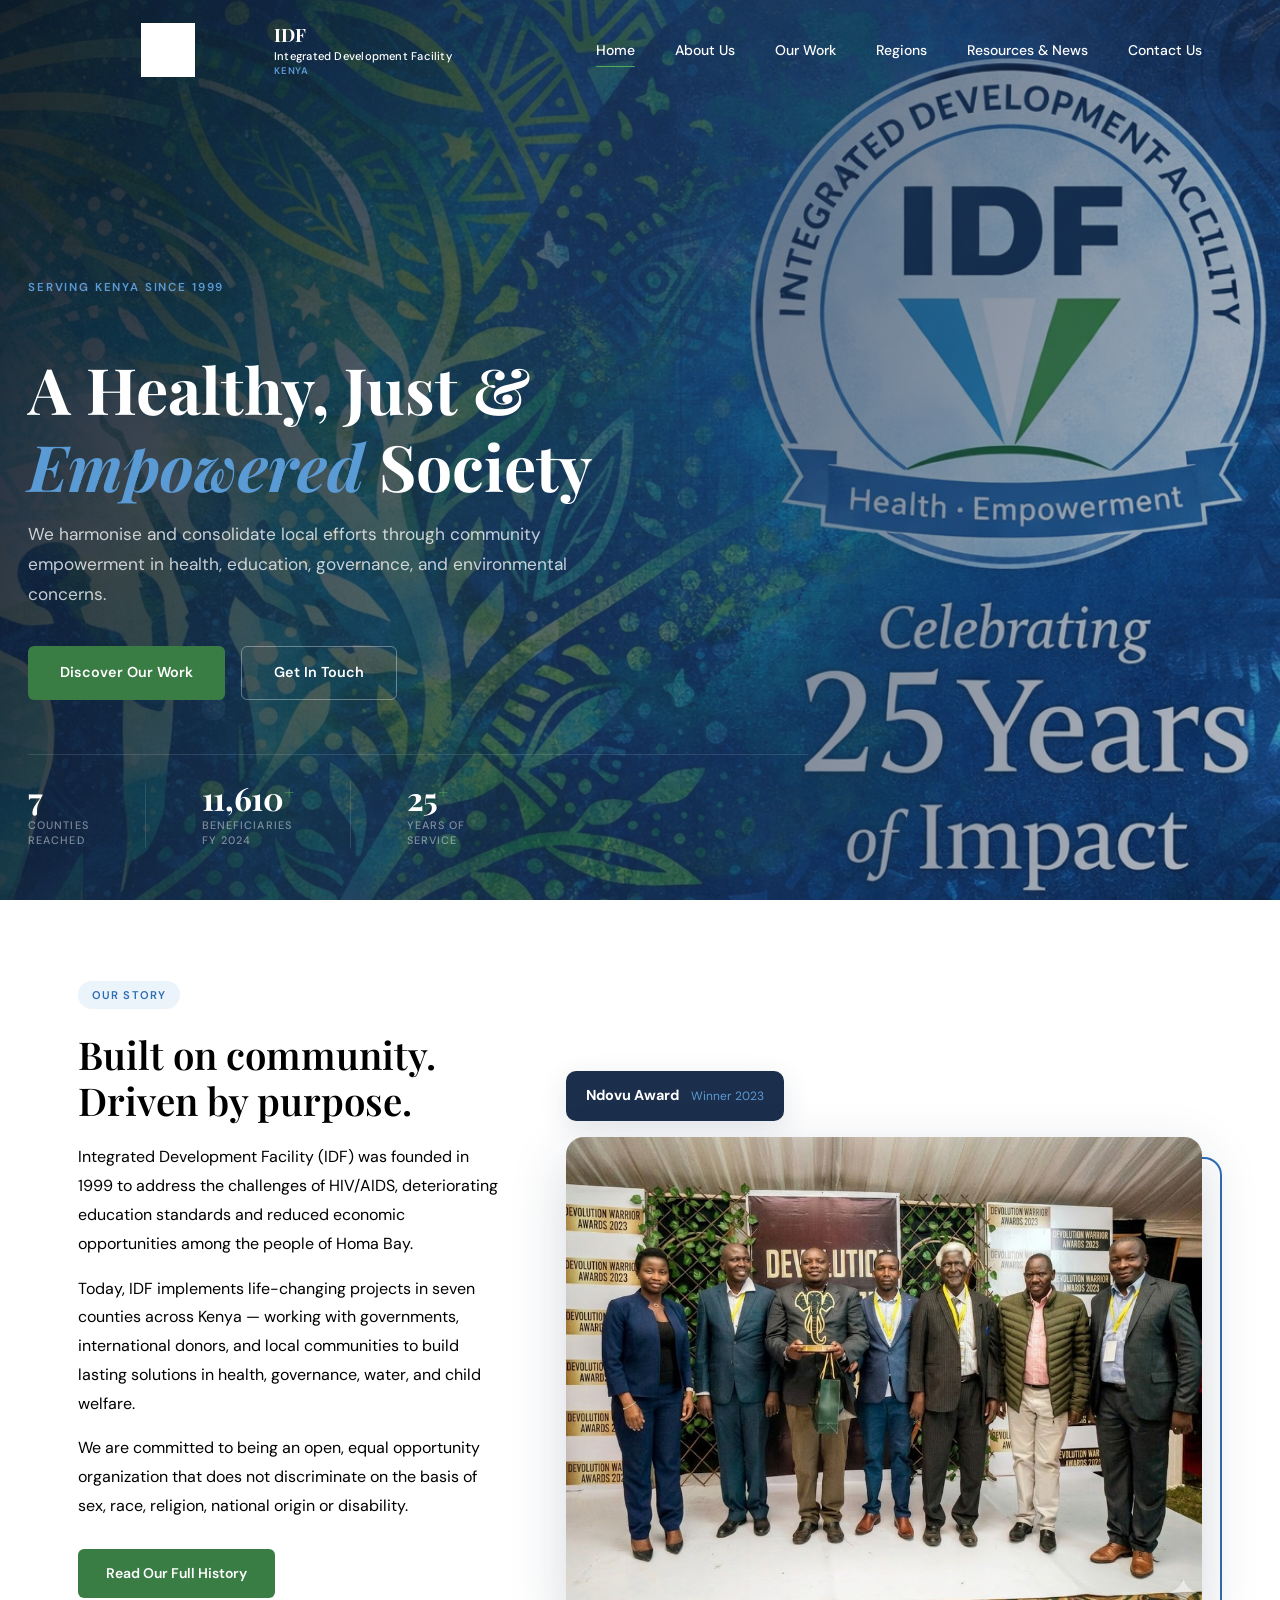
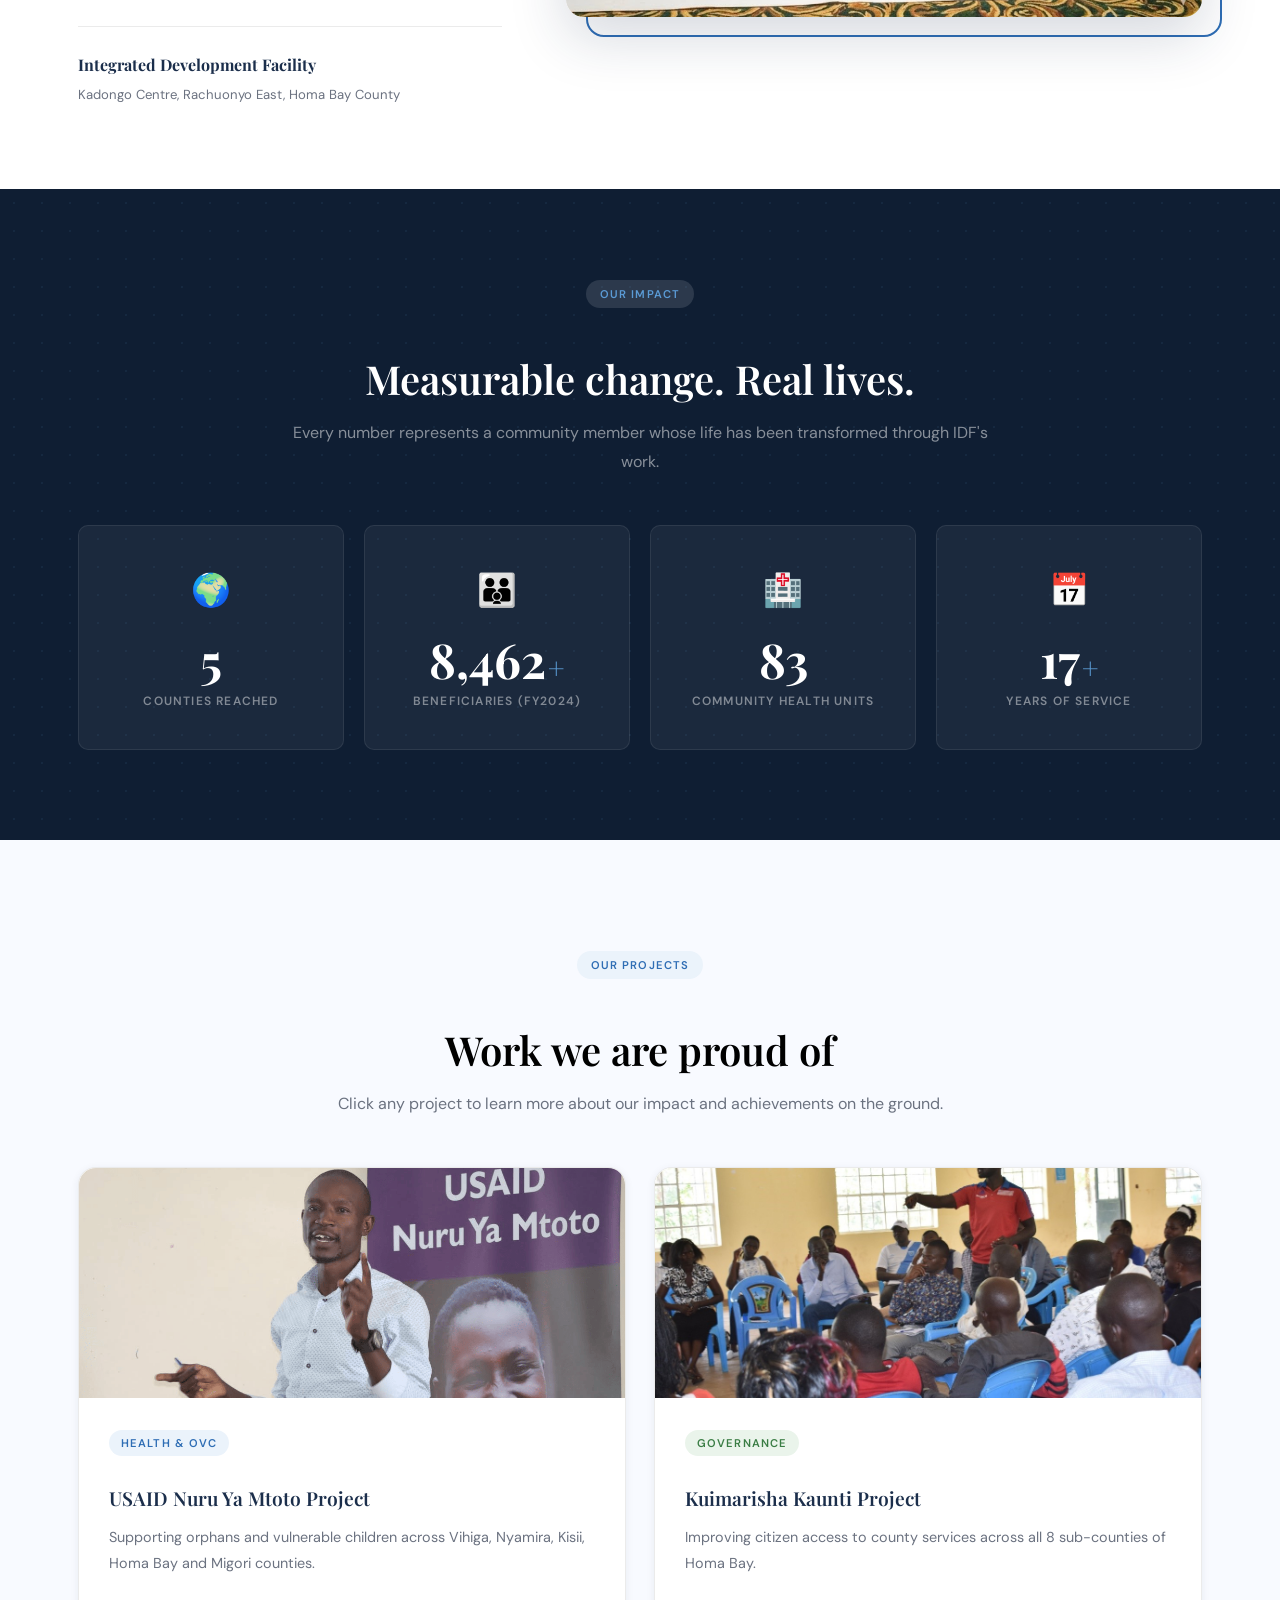
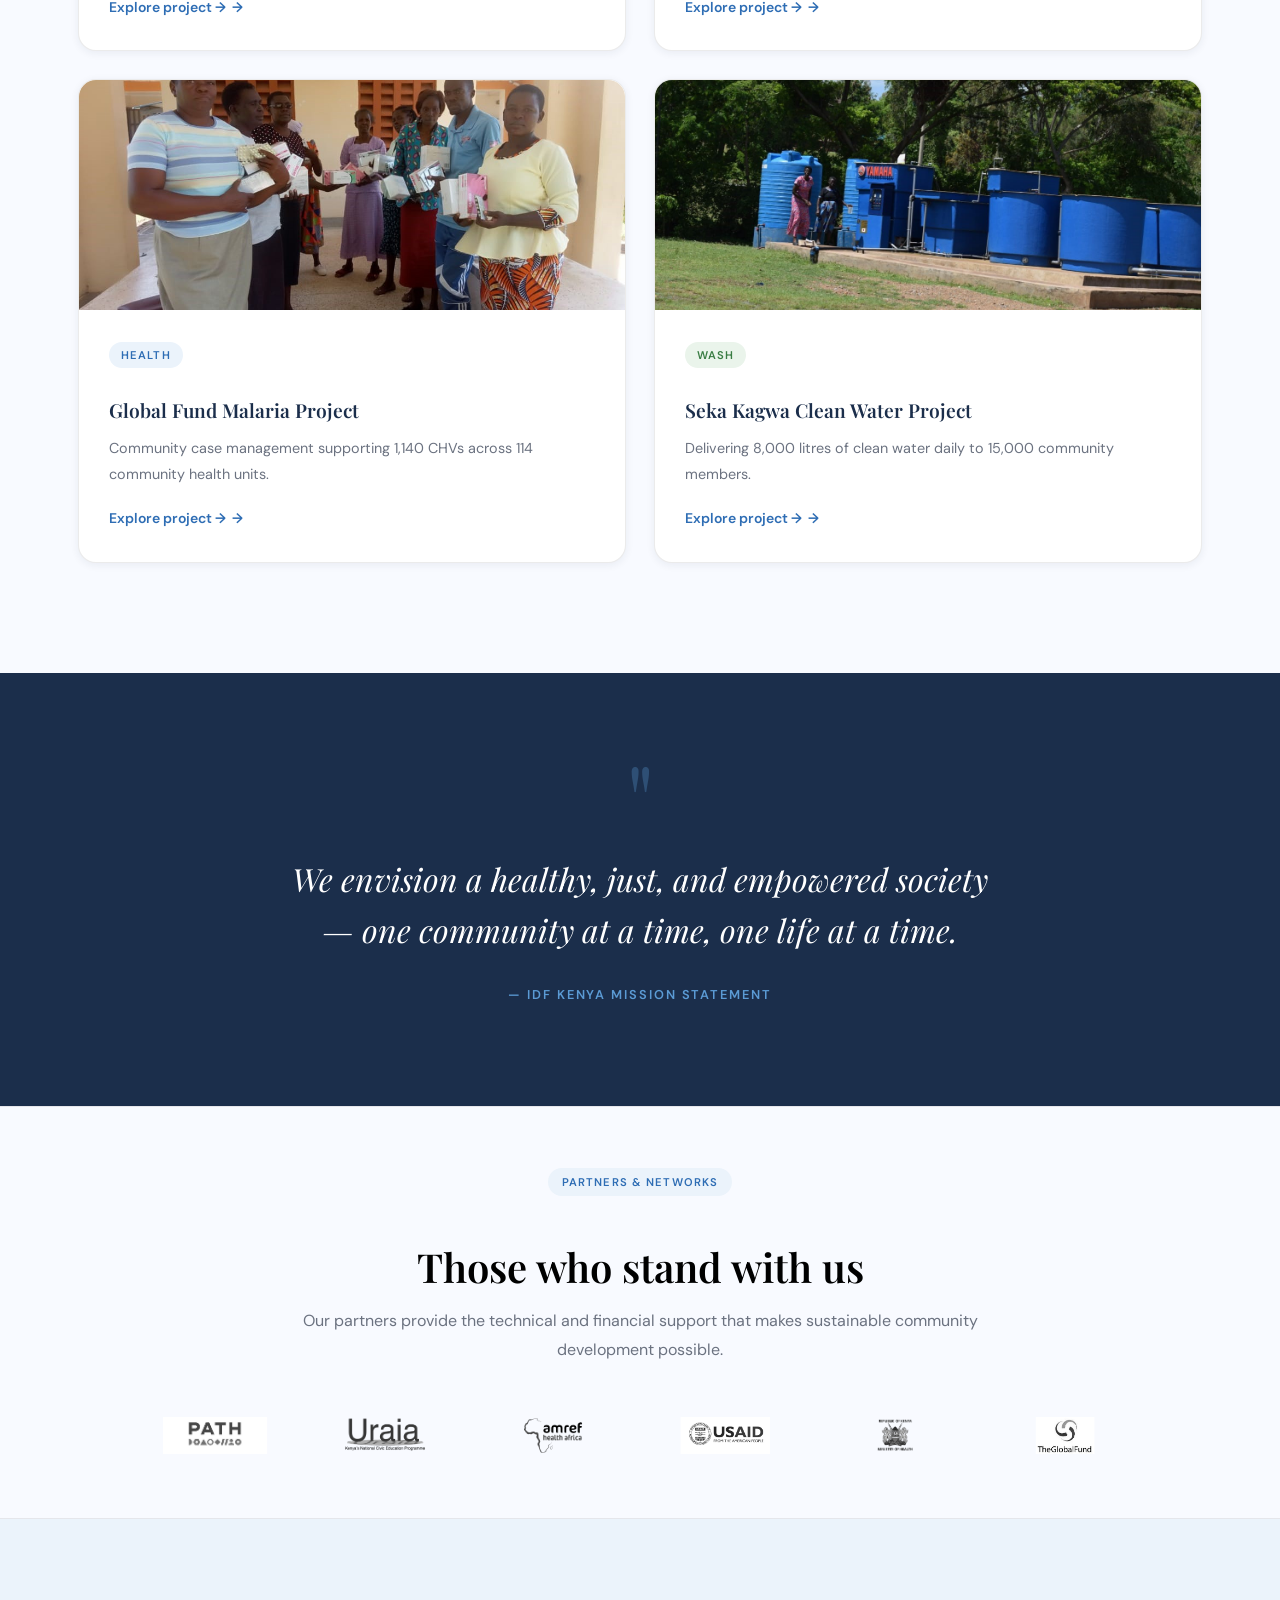
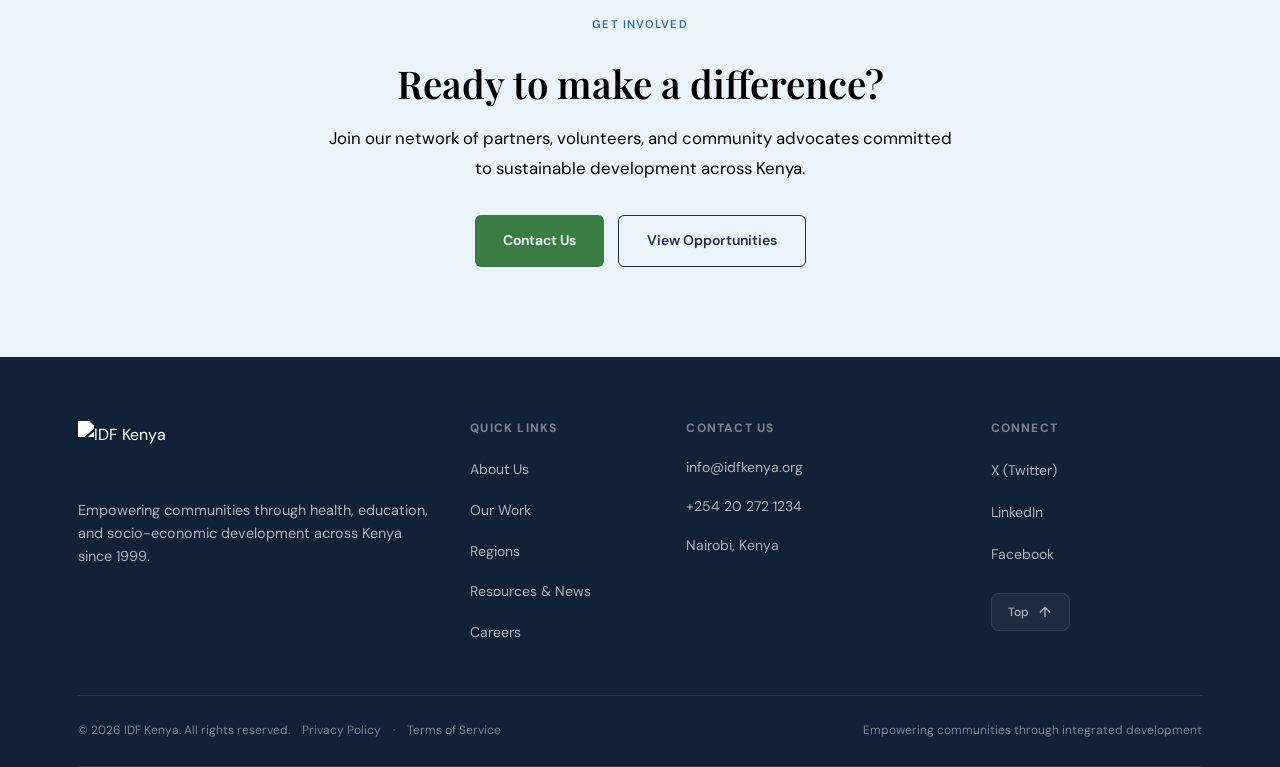
==== commit 28a09173: "feat: add new assets, update pages and styles across about, ourwork, contact, resources and index" ====
--- a/index.html
+++ b/index.html
@@ -26,121 +26,94 @@
 
   <div id="navbar-placeholder"></div>
 
-  <section class="hero" aria-label="A Healthy, Just &amp; Empowered Society" style="--hero-bg-image: url('assets/images/new_photo.jpg');">
-
-    <div class="hero-bg" aria-hidden="true"></div>
-
-    <div class="hero-overlay" aria-hidden="true"></div>
-
-    <div class="hero-pattern" aria-hidden="true"></div>
-
-    <div class="hero-accent-line" aria-hidden="true"></div>
-
-    <div class="hero-content">
-      <div class="hero-inner">
-
-  <!-- ═══════════════════════════════════════════════════════════════
-       HERO — Full-screen (100vh).
-       Background image: index-hero.svg → replace with actual photo.
-
-       IMAGE SPEC:
-         File:        assets/images/index-hero.svg  (or .jpg/.webp)
-         Dimensions:  1920 × 1080 px  (16:9, full-HD)
-         Format:      SVG preferred; JPEG/WebP accepted
-         Subject:     Wide community / landscape shot — people, environment
-         Notes:       Image is object-fit:cover so edges may crop.
-                      Safe zone is centre ~1200×800 px.
-       ═══════════════════════════════════════════════════════════════ -->
-  <section class="hero" aria-label="A Healthy, Just &amp; Empowered Society">
-
-    <!-- Background image — position: absolute, fills full hero height (100vh) -->
-    <img class="hero-bg-img"
-         src="assets/images/index-hero.svg"
-         alt="IDF Kenya community impact"
-         width="1920"
-         height="1080"
-         loading="eager">
-
-    <div class="hero-overlay" aria-hidden="true"></div>
-
-    <div class="hero-content">
-      <div class="hero-inner">
-        <span class="hero-eyebrow">Serving Kenya Since 1999</span>
-
-        <h1>A Healthy, Just &amp;<br><em>Empowered</em> Society</h1>
-
-        <p class="hero-sub">
-          We harmonise and consolidate local efforts through community empowerment
-          in health, education, governance, and environmental concerns.
-        </p>
-
-        <div class="hero-actions">
-          <a href="about.html" class="btn btn-primary">Discover Our Work</a>
-          <a href="contact.html" class="btn btn-outline-white">Get In Touch</a>
-        </div>
-
-        <div class="hero-impact" aria-label="Quick impact summary">
-          <div class="hero-impact-stat">
-            <span class="hero-impact-number">7</span>
-            <span class="hero-impact-label">Counties<br>Reached</span>
-          </div>
-          <div class="hero-impact-stat">
-            <span class="hero-impact-number">11,610<sup>+</sup></span>
-            <span class="hero-impact-label">Beneficiaries<br>FY 2024</span>
-          </div>
-          <div class="hero-impact-stat">
-            <span class="hero-impact-number">25<sup>+</sup></span>
-            <span class="hero-impact-label">Years of<br>Service</span>
-          </div>
-        </div>
-      </div>
-    </div>
-
-    <div class="hero-scroll" aria-hidden="true">
-      <div class="hero-scroll-line"></div>
-      <span>Scroll</span>
-    </div>
-
-  </section>
-
-  </section>
+  <!-- ═══════════════════════════════════════════════════════════════
+     HERO — Full-screen (100vh)
+     IMAGE SPEC:
+       File:        assets/images/new_photo.jpg
+       Dimensions:  1920 × 1080 px  (16:9)
+       Notes:       object-fit:cover — safe zone is centre ~1200×800 px
+     ═══════════════════════════════════════════════════════════════ -->
+<section class="hero" aria-label="A Healthy, Just &amp; Empowered Society">
+
+  <!-- Background photo — absolutely positioned, fills full hero height -->
+  <img class="hero-bg-img"
+       src="assets/images/index-hero.svg"
+       alt="IDF Kenya community members in Homa Bay"
+       width="1920"
+       height="1080"
+       loading="eager"
+       fetchpriority="high">
+
+  <!-- Single gradient overlay -->
+  <div class="hero-overlay" aria-hidden="true"></div>
+
+  <div class="hero-content">
+    <div class="hero-inner">
+      <span class="hero-eyebrow">Serving Kenya Since 1999</span>
+
+      <h1>A Healthy, Just &amp;<br><em>Empowered</em> Society</h1>
+
+      <p class="hero-sub">
+        We harmonise and consolidate local efforts through community empowerment
+        in health, education, governance, and environmental concerns.
+      </p>
+
+      <div class="hero-actions">
+        <a href="about.html" class="btn btn-primary">Discover Our Work</a>
+        <a href="contact.html" class="btn btn-outline-white">Get In Touch</a>
+      </div>
+
+      <div class="hero-impact" aria-label="Quick impact summary">
+        <div class="hero-impact-stat">
+          <span class="hero-impact-number">7</span>
+          <span class="hero-impact-label">Counties<br>Reached</span>
+        </div>
+        <div class="hero-impact-stat">
+          <span class="hero-impact-number">11,610<sup>+</sup></span>
+          <span class="hero-impact-label">Beneficiaries<br>FY 2024</span>
+        </div>
+        <div class="hero-impact-stat">
+          <span class="hero-impact-number">25<sup>+</sup></span>
+          <span class="hero-impact-label">Years of<br>Service</span>
+        </div>
+      </div>
+    </div>
+  </div>
+
+</section>
 
 
   <!-- ═══════════════════════════════════════════════════════════════
        ABOUT SECTION
        ═══════════════════════════════════════════════════════════════ -->
-  <section class="about-section" id="about">
-    <div class="container">
-      <div class="about-grid">
-        <div class="about-text">
-          <span class="label-tag">Our Story</span>
-          <h2>Built on community.<br>Driven by purpose.</h2>
-          <p>Integrated Development Facility (IDF) was founded in 1999 to address the challenges of HIV/AIDS, deteriorating education standards and reduced economic opportunities among the people of Homa Bay.</p>
-          <p>Today, IDF implements life-changing projects in seven counties across Kenya — working with governments, international donors, and local communities to build lasting solutions in health, governance, water, and child welfare.</p>
-          <p>We are committed to being an open, equal opportunity organization that does not discriminate on the basis of sex, race, religion, national origin or disability.</p>
-          <a href="about.html" class="btn btn-primary">Read Our Full History</a>
-          <div class="about-signature">
-            <div class="about-signature-text">
-              <strong>Integrated Development Facility</strong>
-              <span>Kadongo Centre, Rachuonyo East, Homa Bay County</span>
-            </div>
-          </div>
+  <!-- ═══════════════════════════════════════════════════════════════
+     ABOUT SECTION
+     ═══════════════════════════════════════════════════════════════ -->
+<section class="about-section" id="about">
+  <div class="container">
+    <div class="about-grid">
+      <div class="about-text">
+        <span class="label-tag">Our Story</span>
+        <h2>Built on community.<br>Driven by purpose.</h2>
+        <p>Integrated Development Facility (IDF) was founded in 1999 to address the challenges of HIV/AIDS, deteriorating education standards and reduced economic opportunities among the people of Homa Bay.</p>
+        <p>Today, IDF implements life-changing projects in seven counties across Kenya — working with governments, international donors, and local communities to build lasting solutions in health, governance, water, and child welfare.</p>
+        <p>We are committed to being an open, equal opportunity organization that does not discriminate on the basis of sex, race, religion, national origin or disability.</p>
+        <a href="about.html" class="btn btn-primary">Read Our Full History</a>
+        <div class="about-signature">
+          <div class="about-signature-text">
+            <strong>Integrated Development Facility</strong>
+            <span>Kadongo Centre, Rachuonyo East, Homa Bay County</span>
+          </div>
+        </div>
+      </div>
+
+      <div class="about-image-column">
+        <div class="award-card">
+          <strong>Ndovu Award</strong>
+          <span>Winner 2023</span>
         </div>
 
         <div class="about-image-wrap">
-          <div class="award-card">
-            <strong>Ndovu Award</strong>
-            <span>Winner 2023</span>
-          </div>
-
-          <!--
-            ABOUT / AWARD PHOTO
-            File:       assets/images/index-about.svg  (or .jpg/.webp)
-            Dimensions: 800 × 600 px  (4:3)
-            Format:     SVG preferred; JPEG accepted
-            Subject:    IDF staff receiving the Ndovu Award 2023, Homa Bay County
-            CSS height: 480px (object-fit:cover clips top/bottom evenly)
-          -->
           <img
             src="assets/images/index-about.svg"
             alt="IDF staff receiving the Ndovu Award 2023 for outstanding community governance work in Homa Bay County"
@@ -151,8 +124,10 @@
           <div class="about-image-deco"></div>
         </div>
       </div>
-    </div>
-  </section>
+
+    </div>
+  </div>
+</section>
 
 
   <!-- ═══════════════════════════════════════════════════════════════
@@ -339,7 +314,7 @@
           Notes:      CSS constrains max-height to 50px; keep logo centred in canvas
         -->
         <a href="https://www.path.org/" target="_blank" rel="noopener" class="partner-item">
-          <img src="assets/images/index-partner-path.svg"
+          <img src="assets/images/index-path-logo.svg"
                alt="PATH Kenya partner logo"
                width="240" height="80"
                loading="lazy">
@@ -351,7 +326,7 @@
           Dimensions: 240 × 80 px  (3:1)
         -->
         <a href="https://uraia.or.ke/" target="_blank" rel="noopener" class="partner-item">
-          <img src="assets/images/index-partner-uraia.svg"
+          <img src="assets/images/index-partner-Uraia.svg"
                alt="Uraia Trust partner logo"
                width="240" height="80"
                loading="lazy">
--- a/css/sections.css
+++ b/css/sections.css
@@ -249,6 +249,10 @@
 
 /* =====================================================
    ABOUT SECTION (index.html)
+   — v4.3: grid shifted to 2fr 3fr (40% text / 60% image)
+     award-card moved out of about-image-wrap into new
+     about-image-column wrapper; no longer absolutely
+     positioned over the photo.
    ===================================================== */
 .about-section {
   padding: 80px 0;
@@ -259,8 +263,8 @@
 
 .about-grid {
   display: grid;
-  grid-template-columns: 1fr 1fr;
-  gap: 80px;
+  grid-template-columns: 2fr 3fr;   /* was: 1fr 1fr */
+  gap: 64px;
   align-items: center;
 }
 
@@ -289,16 +293,52 @@
   color: var(--text-muted);
 }
 
+/* New outer column — stacks badge above image via flex */
+.about-image-column {
+  display: flex;
+  flex-direction: column;
+  gap: 16px;
+}
+
+/* Badge — in normal document flow, no longer absolutely positioned */
+.award-card {
+  display: inline-flex;
+  align-items: center;
+  gap: 12px;
+  align-self: flex-start;      /* don't stretch to full column width */
+  background: var(--navy);
+  color: var(--white);
+  padding: 12px 20px;
+  border-radius: var(--radius-md);
+  box-shadow: var(--shadow-md);
+  position: static;            /* reset any inherited absolute */
+}
+
+.award-card strong {
+  display: block;
+  font-size: 0.9rem;
+  white-space: nowrap;
+}
+
+.award-card span {
+  font-size: 0.75rem;
+  color: var(--blue-light);
+  white-space: nowrap;
+}
+
+/* Image wrap — keeps relative positioning for the deco border */
 .about-image-wrap  { position: relative; }
 
 .about-image-wrap img {
   width: 100%;
   height: 480px;
   object-fit: cover;
+  object-position: center top;   /* bias toward faces, not feet */
   border-radius: var(--radius-lg);
   box-shadow: var(--shadow-lg);
   position: relative;
   z-index: 1;
+  display: block;
 }
 
 .about-image-deco {
@@ -309,21 +349,6 @@
   border-radius: var(--radius-lg);
   z-index: 0;
 }
-
-.award-card {
-  position: absolute;
-  top: 28px; left: -24px;
-  background: var(--navy);
-  color: var(--white);
-  padding: 16px 20px;
-  border-radius: var(--radius-md);
-  box-shadow: var(--shadow-md);
-  z-index: 2;
-  text-align: center;
-}
-
-.award-card strong { display: block; font-size: 0.9rem; }
-.award-card span   { font-size: 0.75rem; color: var(--blue-light); }
 
 
 /* =====================================================
@@ -883,7 +908,7 @@
     height: 100vh;
     min-height: 560px;
   }
-  
+
   .hero-inner {
     text-align: center;
   }
@@ -915,17 +940,18 @@
   }
 
   /* Sections */
-  .about-section    { padding: 60px 0; }
+  .about-section        { padding: 60px 0; }
   .about-image-wrap img { height: 320px; }
-  .stats-grid       { grid-template-columns: 1fr; gap: 16px; }
-  .stat-card        { padding: 28px 20px; }
-  .projects-section { padding: 70px 0; }
-  .quote-section    { padding: 70px 0; }
-  .partners-section { padding: 40px 0; }
-  .partners-logos   { gap: 24px 32px; }
-  .partner-item img { max-height: 35px; }
-  .cta-section      { padding: 60px 0; }
-  .contact-form     { padding: 28px; }
+  .award-card           { align-self: flex-start; }
+  .stats-grid           { grid-template-columns: 1fr; gap: 16px; }
+  .stat-card            { padding: 28px 20px; }
+  .projects-section     { padding: 70px 0; }
+  .quote-section        { padding: 70px 0; }
+  .partners-section     { padding: 40px 0; }
+  .partners-logos       { gap: 24px 32px; }
+  .partner-item img     { max-height: 35px; }
+  .cta-section          { padding: 60px 0; }
+  .contact-form         { padding: 28px; }
 }
 
 /* ── ≤ 480px ── */
@@ -934,7 +960,7 @@
   .hero h1 {
     font-size: clamp(1.8rem, 8vw, 2.5rem);
   }
-  
+
   .hero-sub {
     font-size: 0.9rem;
   }
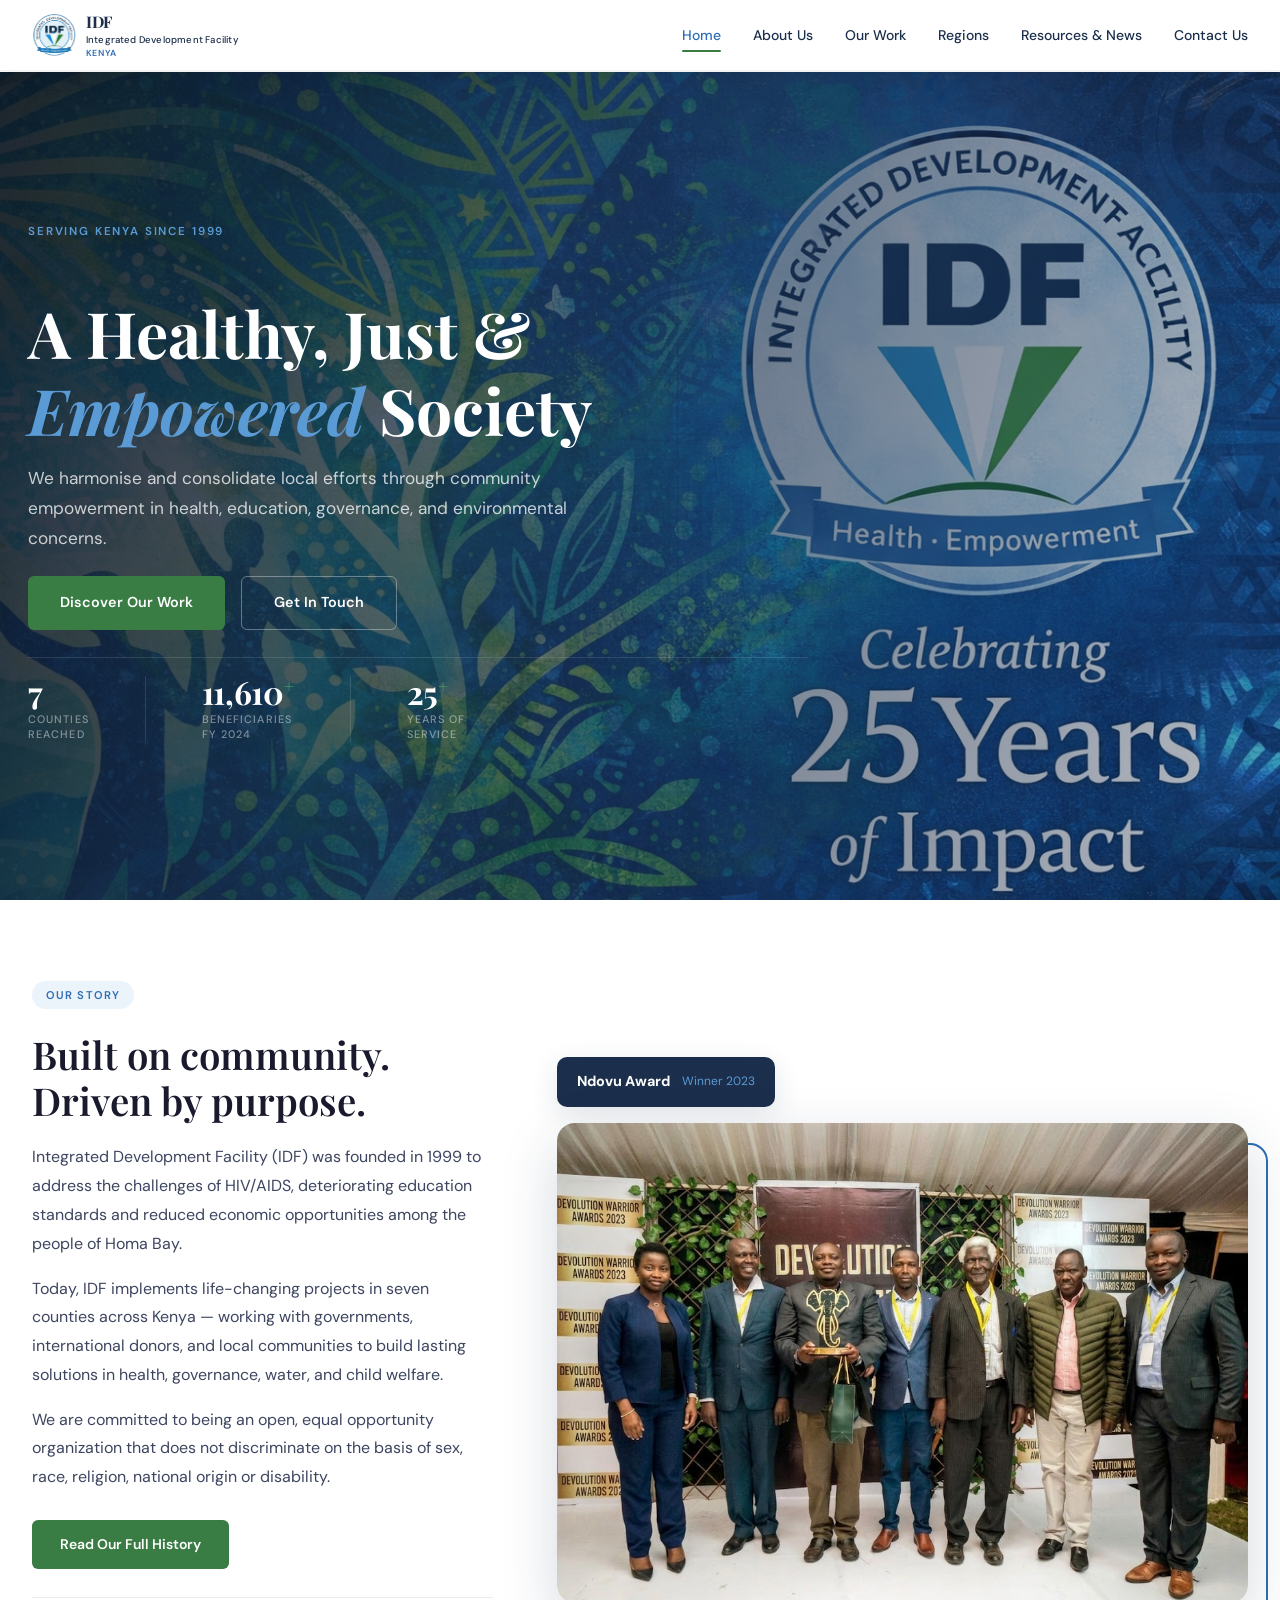
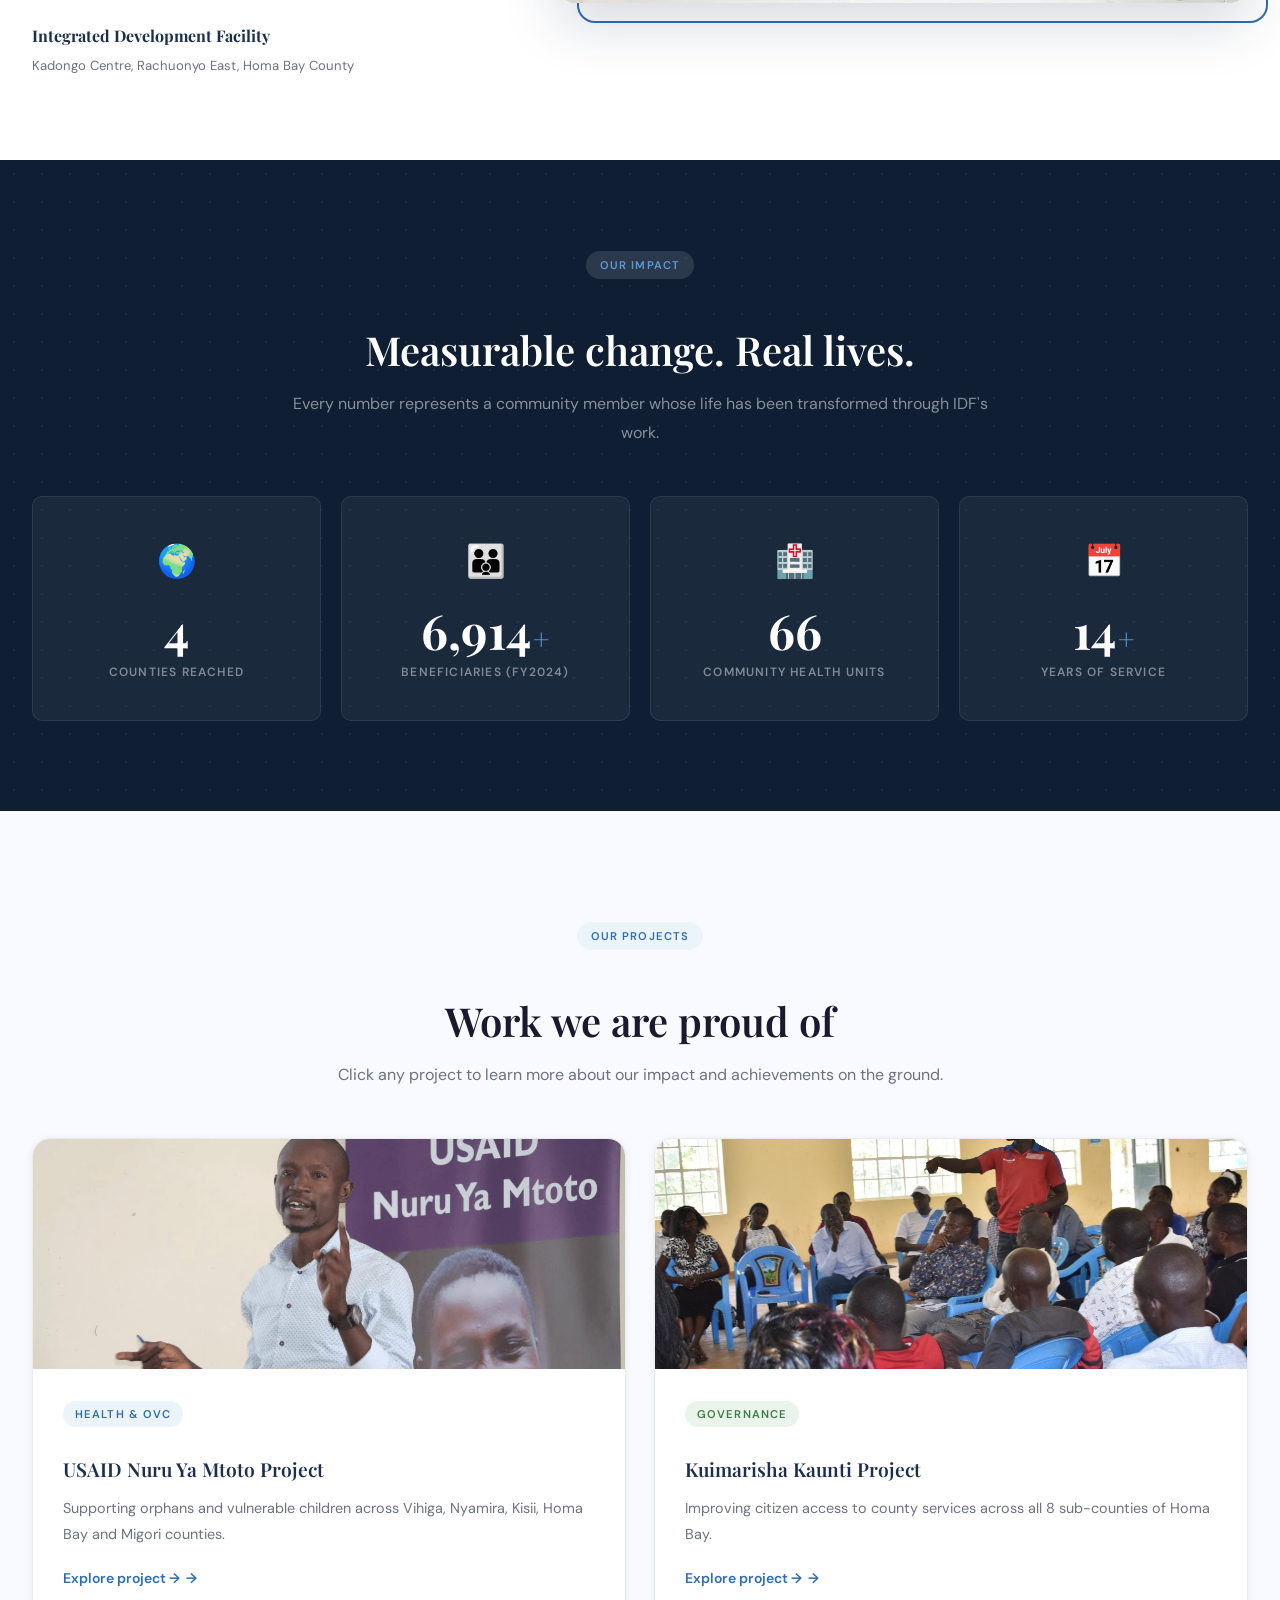
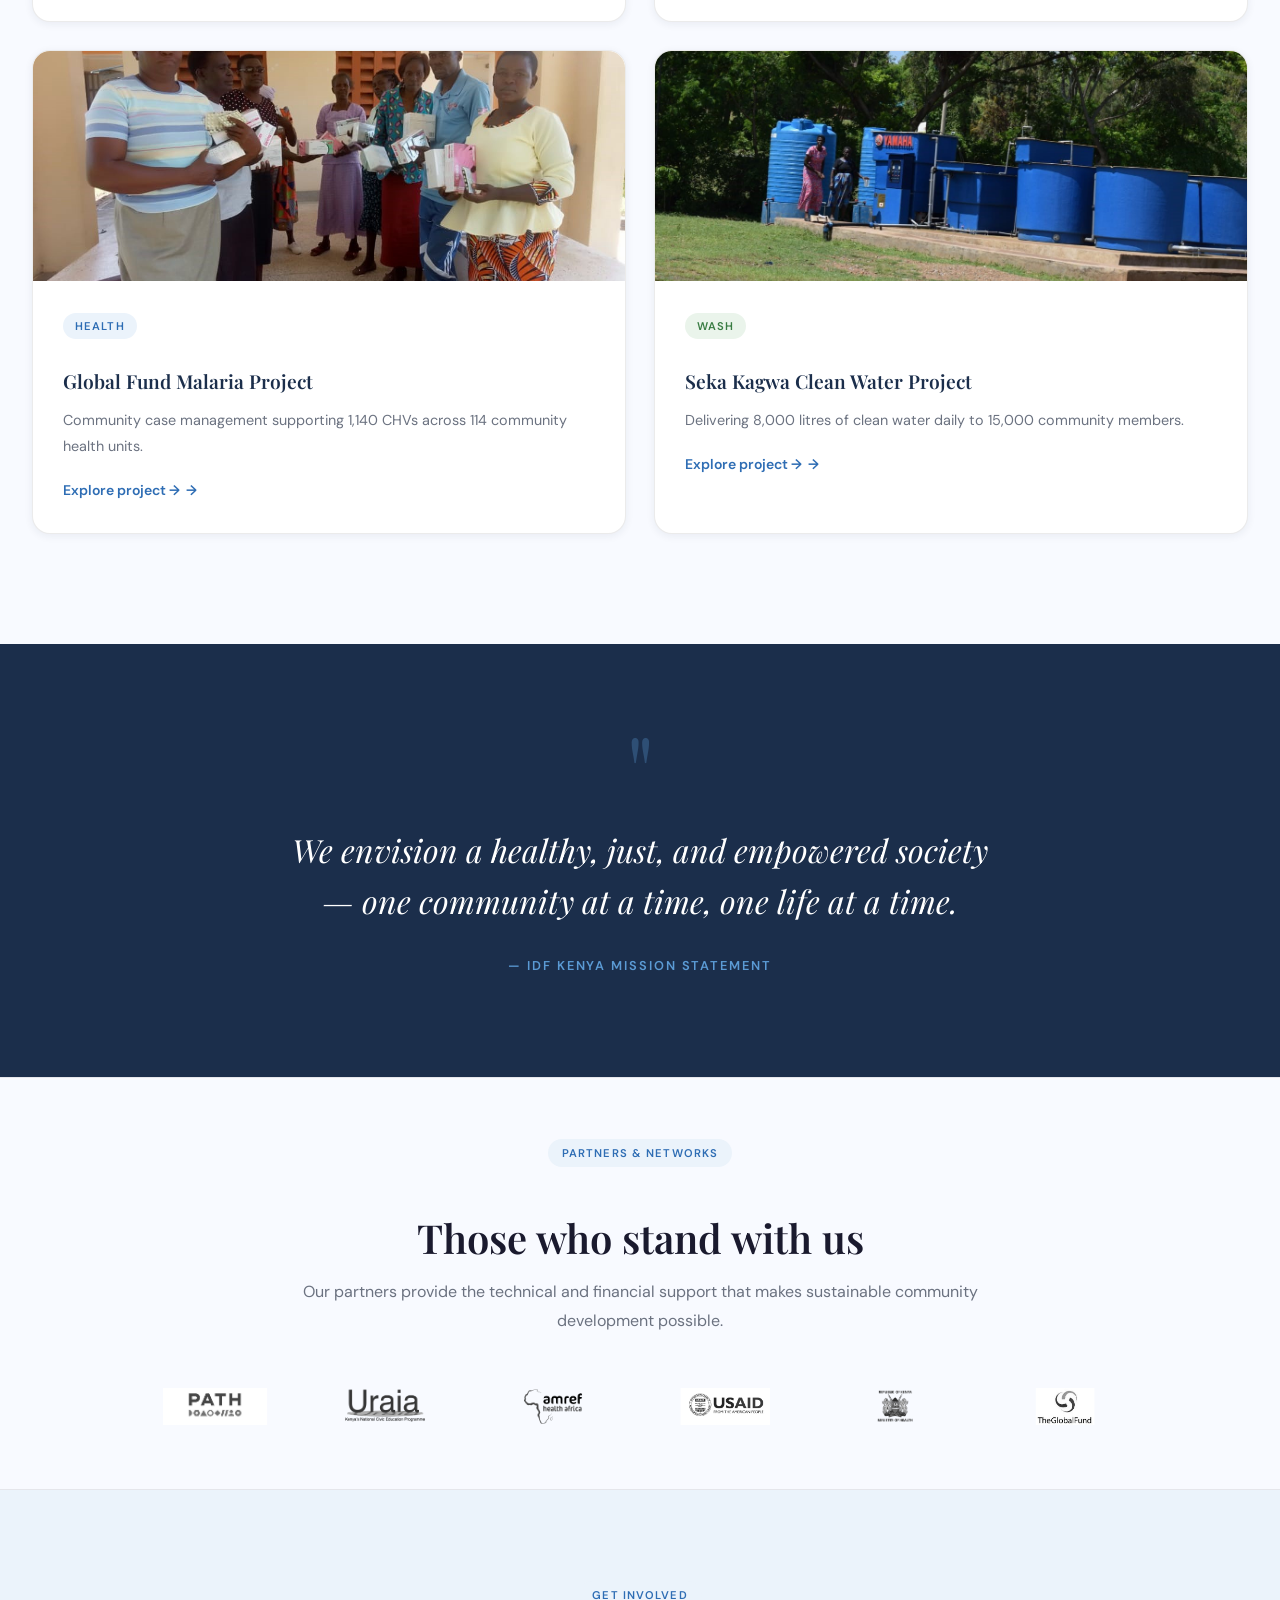
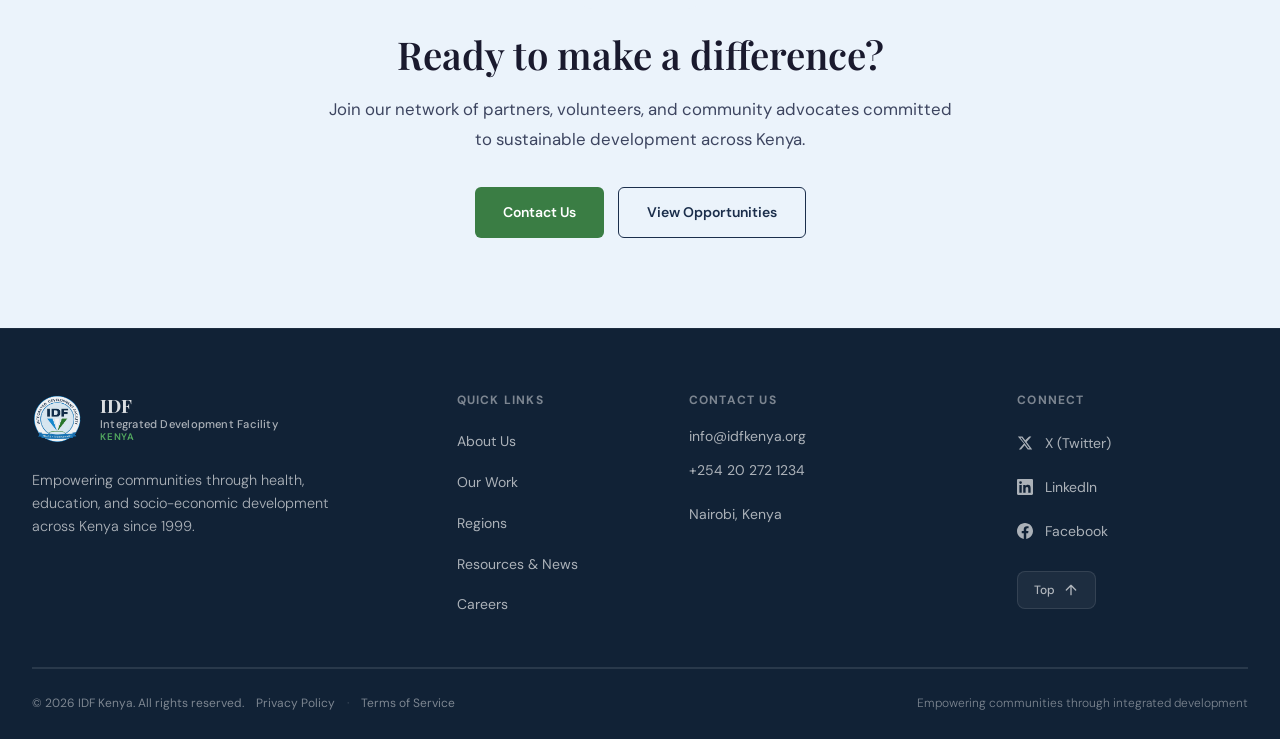
==== commit baed9738: "Update multiple pages, fix responsive styles, and add fav-icon" ====
--- a/index.html
+++ b/index.html
@@ -6,7 +6,7 @@
   <title>Integrated Development Facility — A Healthy, Just &amp; Empowered Society</title>
   <meta name="description" content="IDF Kenya is a community-based NGO implementing projects in health, governance, and community empowerment across Kenya since 1999.">
 
-  <link rel="icon" href="assets/images/logo1.png">
+  <link rel="icon" href="assets/images/fav-icon.svg" type="image/svg+xml">
 
   <link rel="preconnect" href="https://fonts.googleapis.com">
   <link rel="preconnect" href="https://fonts.gstatic.com" crossorigin>
--- a/css/styles.css
+++ b/css/styles.css
@@ -1,37 +1,17 @@
 /* =====================================================
-   components.css — IDF Kenya v4.0 (Premium Redesign)
-   Unified component styles for navbar + footer
    styles.css — IDF Kenya v4.2
    Global tokens, navbar, footer, base reset.
-   home.css has been retired — homepage hero tokens
-   are now unified here under the TOKEN BRIDGE in
-   sections.css. No page-specific rules live here.
+   No media queries — all responsive rules in responsive.css.
    ===================================================== */
 
 @import url('https://fonts.googleapis.com/css2?family=Playfair+Display:ital,wght@0,400;0,600;0,700;1,400&family=DM+Sans:opsz,wght@9..40,300;9..40,400;9..40,500;9..40,600;9..40,700&display=swap');
+
 
 /* =====================================================
    DESIGN TOKENS
    ===================================================== */
 :root {
   /* Brand Colors */
-  --idf-navy:         #1B2E4B;
-  --idf-navy-dark:    #0A1424; /* Deepened for premium footer grounding */
-  --idf-blue:         #2E6DB4;
-  --idf-blue-light:   #5B9BD5;
-  --idf-green:        #3A7D44;
-  --idf-green-light:  #52a85f;
-  --idf-white:        #FFFFFF;
-  
-  /* Refined Typography */
-  --font-serif:       'Playfair Display', Georgia, serif;
-  --font-sans:        'DM Sans', system-ui, sans-serif;
-  
-  /* Header */
-  --header-height:    5.5rem;
-  --header-scrolled:  4rem;
-  --header-z:         1000;
-  
   --idf-navy:           #1B2E4B;
   --idf-navy-dark:      #0f1e33;
   --idf-navy-light:     #2a4470;
@@ -46,40 +26,20 @@
 
   /* Typography */
   --font-display:       'Playfair Display', Georgia, serif;
-  --font-serif:         'Playfair Display', Georgia, serif; /* alias */
+  --font-serif:         'Playfair Display', Georgia, serif;
   --font-sans:          'DM Sans', system-ui, sans-serif;
-  --font-body:          'DM Sans', system-ui, sans-serif;   /* alias */
+  --font-body:          'DM Sans', system-ui, sans-serif;
 
   /* Header */
   --header-height:      5.5rem;
   --header-scrolled:    4rem;
   --header-z:           1000;
-  --navbar-height:      72px; /* used by sidenav.css sticky offset */
+  --navbar-height:      72px;
 
   --logo-width-desktop: 170px;
   --logo-height-desktop: 50px;
   --logo-width-tablet:  130px;
   --logo-height-tablet: 40px;
-  
-  /* Container */
-  --container-max:    1280px;
-  --container-pad:    clamp(1.5rem, 5vw, 3rem); /* Increased breathing room */
-  
-  /* Easing & Animations (Apple-like smooth curves) */
-  --ease-out-expo:    cubic-bezier(0.16, 1, 0.3, 1);
-  --ease-in-out-circ: cubic-bezier(0.85, 0, 0.15, 1);
-  --transition-fast:  0.25s var(--ease-out-expo);
-  --transition-mid:   0.4s var(--ease-out-expo);
-  --transition-slow:  0.6s var(--ease-out-expo);
-  
-  /* Footer */
-  --footer-bg:        var(--idf-navy-dark);
-  --footer-text-mid:  rgba(255, 255, 255, 0.65);
-  --footer-text-light: rgba(255, 255, 255, 0.45);
-  --footer-border:    rgba(255, 255, 255, 0.08);
-  --footer-hover:     var(--idf-white);
-}
-
 
   /* Container */
   --container-max:      1280px;
@@ -102,7 +62,7 @@
   --idf-shadow-lg: 0 20px 60px rgba(27, 46, 75, 0.18);
   --idf-shadow-xl: 0 32px 80px rgba(27, 46, 75, 0.26);
 
-  /* Borders */
+  /* Borders & Text */
   --idf-border:    rgba(27, 46, 75, 0.10);
   --idf-text:      #1a1a2e;
   --idf-text-mid:  #3d4560;
@@ -123,34 +83,76 @@
   --footer-hover:      var(--idf-white);
 
   /* Sidenav */
-  --sidenav-width:     240px;
+  --sidenav-width: 240px;
 }
 
 
 /* =====================================================
    RESET & BASE
    ===================================================== */
-*,
-*::before,
-*::after {
-  box-sizing: border-box;
+*, *::before, *::after { box-sizing: border-box; }
+
+html {
+  scroll-behavior: smooth;
+  font-size: 16px;
 }
 
 body {
   margin: 0;
   padding: 0;
+  font-family: var(--font-sans);
+  color: var(--idf-text-mid);
+  background: #fff;
+  line-height: 1.8;
   -webkit-font-smoothing: antialiased;
   -moz-osx-font-smoothing: grayscale;
 }
 
+h1, h2, h3, h4 {
+  font-family: var(--font-display);
+  color: var(--idf-text);
+  line-height: 1.2;
+}
+
+h1 { font-size: clamp(2.4rem, 5vw, 4rem);    font-weight: 700; }
+h2 { font-size: clamp(1.8rem, 3vw, 2.8rem);  font-weight: 600; }
+h3 { font-size: clamp(1.1rem, 2vw, 1.45rem); font-weight: 600; }
+
+p            { margin-bottom: 1rem; }
+p:last-child { margin-bottom: 0; }
+img          { display: block; max-width: 100%; }
+a            { color: inherit; text-decoration: none; transition: color 0.25s; }
+ul           { list-style: none; }
+
+
+/* =====================================================
+   UTILITY CLASSES
+   ===================================================== */
+.sr-only {
+  position: absolute; width: 1px; height: 1px; padding: 0; margin: -1px;
+  overflow: hidden; clip: rect(0, 0, 0, 0); white-space: nowrap; border-width: 0;
+}
+
+.container {
+  width: 100%;
+  max-width: var(--container-max);
+  margin-inline: auto;
+  padding-inline: var(--container-pad);
+}
+
+*:focus-visible {
+  outline: 2px solid var(--idf-green);
+  outline-offset: 4px;
+  border-radius: 2px;
+}
+
+
 /* =====================================================
    HEADER / NAVBAR — PREMIUM GLASS
    ===================================================== */
-
 .site-header {
   position: fixed;
-  top: 0;
-  left: 0;
+  top: 0; left: 0;
   width: 100%;
   z-index: var(--header-z);
   background-color: rgba(255, 255, 255, 0);
@@ -161,7 +163,6 @@
   border-bottom: 1px solid transparent;
 }
 
-/* Scrolled State: Apple-style Frosted Glass */
 .site-header.is-scrolled {
   background-color: rgba(255, 255, 255, 0.85) !important;
   backdrop-filter: blur(24px) saturate(180%);
@@ -180,102 +181,6 @@
   padding-inline: var(--container-pad);
 }
 
-/* =====================================================
-   LOGO WITH TEXT
-   ===================================================== */
-
-  margin: 0;
-  padding: 0;
-}
-
-html {
-  scroll-behavior: smooth;
-  font-size: 16px;
-}
-
-body {
-  font-family: var(--font-sans);
-  color: var(--idf-text-mid);
-  background: #fff;
-  line-height: 1.8;
-  -webkit-font-smoothing: antialiased;
-  -moz-osx-font-smoothing: grayscale;
-}
-
-h1, h2, h3, h4 {
-  font-family: var(--font-display);
-  color: var(--idf-text);
-  line-height: 1.2;
-}
-
-h1 { font-size: clamp(2.4rem, 5vw, 4rem);    font-weight: 700; }
-h2 { font-size: clamp(1.8rem, 3vw, 2.8rem);  font-weight: 600; }
-h3 { font-size: clamp(1.1rem, 2vw, 1.45rem); font-weight: 600; }
-
-p            { margin-bottom: 1rem; }
-p:last-child { margin-bottom: 0; }
-img          { display: block; max-width: 100%; }
-a            { color: inherit; text-decoration: none; transition: color 0.25s; }
-ul           { list-style: none; }
-
-
-/* =====================================================
-   UTILITY CLASSES
-   ===================================================== */
-.sr-only {
-  position: absolute; width: 1px; height: 1px; padding: 0; margin: -1px;
-  overflow: hidden; clip: rect(0, 0, 0, 0); white-space: nowrap; border-width: 0;
-}
-
-.container {
-  width: 100%;
-  max-width: var(--container-max);
-  margin-inline: auto;
-  padding-inline: var(--container-pad);
-}
-
-*:focus-visible {
-  outline: 2px solid var(--idf-green);
-  outline-offset: 4px;
-  border-radius: 2px;
-}
-
-
-/* =====================================================
-   HEADER / NAVBAR — PREMIUM GLASS
-   ===================================================== */
-.site-header {
-  position: fixed;
-  top: 0;
-  left: 0;
-  width: 100%;
-  z-index: var(--header-z);
-  background-color: rgba(255, 255, 255, 0);
-  backdrop-filter: blur(0px);
-  -webkit-backdrop-filter: blur(0px);
-  transition: all var(--transition-slow);
-  padding: 1.25rem 0;
-  border-bottom: 1px solid transparent;
-}
-
-.site-header.is-scrolled {
-  background-color: rgba(255, 255, 255, 0.85) !important;
-  backdrop-filter: blur(24px) saturate(180%);
-  -webkit-backdrop-filter: blur(24px) saturate(180%);
-  padding: 0.75rem 0;
-  box-shadow: 0 10px 40px -10px rgba(0, 0, 0, 0.06);
-  border-bottom: 1px solid rgba(0, 0, 0, 0.04);
-}
-
-.nav-inner {
-  display: flex;
-  align-items: center;
-  justify-content: space-between;
-  max-width: var(--container-max);
-  margin-inline: auto;
-  padding-inline: var(--container-pad);
-}
-
 
 /* =====================================================
    LOGO
@@ -289,21 +194,14 @@
   transition: opacity var(--transition-fast), transform var(--transition-fast);
 }
 
-.logo:hover {
-  opacity: 0.9;
-}
-
-.logo:hover        { opacity: 0.9; }
+.logo:hover { opacity: 0.9; }
+
 .logo:focus-visible {
   outline: 2px solid var(--idf-blue-light);
   outline-offset: 6px;
   border-radius: 4px;
 }
 
-.logo__picture {
-  display: flex;
-  align-items: center;
-}
 .logo__picture { display: flex; align-items: center; }
 
 .logo__img {
@@ -315,7 +213,6 @@
   filter: brightness(0) invert(1);
 }
 
-/* Scrolled state scaling */
 .site-header.is-scrolled .logo__img {
   width: calc(var(--logo-width-desktop) * 0.85);
   height: calc(var(--logo-height-desktop) * 0.85);
@@ -329,7 +226,6 @@
 }
 
 .logo__primary {
-  font-family: var(--font-serif);
   font-family: var(--font-display);
   font-size: 1.2rem;
   font-weight: 700;
@@ -360,30 +256,39 @@
   margin-top: 0.1rem;
 }
 
-/* Scrolled state text colors */
 .site-header.is-scrolled .logo__primary { color: var(--idf-navy) !important; font-size: 1.05rem; }
-.site-header.is-scrolled .logo__full { color: var(--idf-navy) !important; font-size: 0.65rem; }
+.site-header.is-scrolled .logo__full    { color: var(--idf-navy) !important; font-size: 0.65rem; }
 .site-header.is-scrolled .logo__tagline { color: var(--idf-green); }
-.site-header.is-scrolled .logo__primary  { color: var(--idf-navy) !important; font-size: 1.05rem; }
-.site-header.is-scrolled .logo__full     { color: var(--idf-navy) !important; font-size: 0.65rem; }
-.site-header.is-scrolled .logo__tagline  { color: var(--idf-green); }
+
+.logo__fallback { display: none; flex-direction: column; gap: 0.15rem; }
+.logo--img-error .logo__img { display: none; }
+.logo--img-error .logo__fallback { display: flex; }
+.logo__fallback-primary {
+  font-family: var(--font-display); font-size: 1.25rem; font-weight: 700;
+  color: inherit; letter-spacing: -0.01em;
+}
+.logo__accent { color: var(--idf-green); }
+.logo__fallback-tag {
+  font-family: var(--font-sans); font-size: 0.65rem; font-weight: 500;
+  letter-spacing: 0.08em; text-transform: uppercase; color: rgba(255,255,255,0.7);
+}
 
 
 /* =====================================================
    DESKTOP NAVIGATION
    ===================================================== */
-
-.desktop-nav__list {
+.desktop-nav {
   display: flex;
   align-items: center;
-  gap: 2.5rem; /* Increased spacing for premium feel */
+  margin-left: auto;
+}
+
 .desktop-nav__list {
   display: flex;
   align-items: center;
   gap: 2.5rem;
   list-style: none;
-  margin: 0;
-  padding: 0;
+  margin: 0; padding: 0;
 }
 
 .nav-link {
@@ -398,64 +303,23 @@
   cursor: pointer;
 }
 
-.site-header.is-scrolled .nav-link {
-  color: var(--idf-navy) !important;
-}
-
-/* Sweeping Underline Animation */
+.site-header.is-scrolled .nav-link { color: var(--idf-navy) !important; }
+
 .nav-link::after {
   content: '';
   position: absolute;
-  bottom: 0;
-  left: 0;
-  width: 100%;
-  height: 1px; /* Thinner, more elegant */
+  bottom: 0; left: 0;
+  width: 100%; height: 1px;
   background: var(--idf-green-light);
   transform: scaleX(0);
   transform-origin: right center;
   transition: transform 0.4s var(--ease-out-expo);
 }
 
-.site-header.is-scrolled .nav-link::after {
-  background: var(--idf-green);
-}
+.site-header.is-scrolled .nav-link::after { background: var(--idf-green); }
 
 .nav-link:hover::after,
-.nav-link.is-active::after {
-  transform: scaleX(1);
-  transform-origin: left center;
-}
-
-.nav-link:hover,
-.nav-link.is-active {
-  color: var(--idf-white) !important;
-}
-
-.site-header.is-scrolled .nav-link:hover,
-.site-header.is-scrolled .nav-link.is-active {
-  color: var(--idf-green) !important;
-}
-.site-header.is-scrolled .nav-link { color: var(--idf-navy) !important; }
-
-.nav-link::after {
-  content: '';
-  position: absolute;
-  bottom: 0; left: 0;
-  width: 100%;
-  height: 1px;
-  background: var(--idf-green-light);
-  transform: scaleX(0);
-  transform-origin: right center;
-  transition: transform 0.4s var(--ease-out-expo);
-}
-
-.site-header.is-scrolled .nav-link::after { background: var(--idf-green); }
-
-.nav-link:hover::after,
-.nav-link.is-active::after {
-  transform: scaleX(1);
-  transform-origin: left center;
-}
+.nav-link.is-active::after { transform: scaleX(1); transform-origin: left center; }
 
 .nav-link:hover,
 .nav-link.is-active { color: var(--idf-white) !important; }
@@ -463,20 +327,23 @@
 .site-header.is-scrolled .nav-link:hover,
 .site-header.is-scrolled .nav-link.is-active { color: var(--idf-green) !important; }
 
+.nav-link:focus-visible {
+  outline: 2px solid var(--idf-green);
+  outline-offset: 4px;
+  border-radius: 2px;
+}
+
 
 /* =====================================================
    HAMBURGER BUTTON
    ===================================================== */
-
 .hamburger-btn {
   display: none;
   align-items: center;
   justify-content: center;
-  width: 44px;
-  height: 44px;
+  width: 44px; height: 44px;
   background: transparent;
   border: 1px solid rgba(255, 255, 255, 0.2);
-  border-radius: 50%; /* Circle for premium feel */
   border-radius: 50%;
   cursor: pointer;
   color: var(--idf-white);
@@ -489,15 +356,8 @@
   border-color: rgba(255, 255, 255, 0.4);
 }
 
-.site-header.is-scrolled .hamburger-btn {
-  color: var(--idf-navy);
-  border-color: rgba(0, 0, 0, 0.1);
-}
-
-.site-header.is-scrolled .hamburger-btn:hover {
-  background: rgba(0, 0, 0, 0.04);
-  border-color: rgba(0, 0, 0, 0.2);
-}
+.site-header.is-scrolled .hamburger-btn { color: var(--idf-navy); border-color: rgba(0,0,0,0.1); }
+.site-header.is-scrolled .hamburger-btn:hover { background: rgba(0,0,0,0.04); border-color: rgba(0,0,0,0.2); }
 
 .hamburger-btn[aria-expanded="true"] {
   background: var(--idf-green);
@@ -510,18 +370,6 @@
   transform-origin: center;
 }
 
-.hamburger-btn[aria-expanded="true"] .hamburger-line--top {
-  transform: translateY(5px) rotate(45deg);
-}
-
-.hamburger-btn[aria-expanded="true"] .hamburger-line--mid {
-  opacity: 0;
-  transform: scaleX(0);
-}
-
-.hamburger-btn[aria-expanded="true"] .hamburger-line--bottom {
-  transform: translateY(-5px) rotate(-45deg);
-}
 .hamburger-btn[aria-expanded="true"] .hamburger-line--top    { transform: translateY(5px) rotate(45deg); }
 .hamburger-btn[aria-expanded="true"] .hamburger-line--mid    { opacity: 0; transform: scaleX(0); }
 .hamburger-btn[aria-expanded="true"] .hamburger-line--bottom { transform: translateY(-5px) rotate(-45deg); }
@@ -530,12 +378,6 @@
 /* =====================================================
    MOBILE DRAWER
    ===================================================== */
-
-.mobile-drawer {
-  position: absolute;
-  top: 100%;
-  left: 0;
-  right: 0;
 .mobile-drawer {
   position: absolute;
   top: 100%; left: 0; right: 0;
@@ -549,7 +391,9 @@
   visibility: hidden;
   opacity: 0;
   transition: max-height 0.5s var(--ease-out-expo), opacity 0.4s ease, visibility 0.5s;
+  isolation: isolate;
   z-index: calc(var(--header-z) - 1);
+  -webkit-overflow-scrolling: touch;
 }
 
 .mobile-drawer.is-open {
@@ -577,26 +421,9 @@
   text-decoration: none;
   border-bottom: 1px solid rgba(0, 0, 0, 0.04);
   transition: transform var(--transition-fast), color var(--transition-fast);
-}
-
-.mobile-nav-link:last-child {
-  border-bottom: none;
-}
-
-.mobile-nav-link:hover {
-  color: var(--idf-green) !important;
-  transform: translateX(8px);
-}
-
-.mobile-nav-link.is-active {
-  color: var(--idf-green) !important;
-  font-weight: 600;
-}
-
-.mobile-nav-dot {
-  display: inline-block;
-  width: 6px;
-  height: 6px;
+  min-height: 52px;
+}
+
 .mobile-nav-link:last-child    { border-bottom: none; }
 .mobile-nav-link:hover         { color: var(--idf-green) !important; transform: translateX(8px); }
 .mobile-nav-link.is-active     { color: var(--idf-green) !important; font-weight: 600; }
@@ -609,23 +436,6 @@
   transition: background var(--transition-fast);
 }
 
-.mobile-nav-link.is-active .mobile-nav-dot {
-  background: var(--idf-green);
-}
-
-/* =====================================================
-   FOOTER
-   ===================================================== */
-
-.site-footer {
-  background: var(--footer-bg);
-  font-family: var(--font-sans);
-  position: relative;
-  margin-top: auto;
-  color: var(--idf-white);
-  border-top: 1px solid rgba(255,255,255,0.05);
-}
-
 .mobile-nav-link.is-active .mobile-nav-dot { background: var(--idf-green); }
 
 
@@ -648,7 +458,6 @@
   padding: 5rem 0 4rem;
 }
 
-/* Brand Column */
 .footer-brand {
   display: flex;
   flex-direction: column;
@@ -656,54 +465,29 @@
   max-width: 320px;
 }
 
-.footer-logo-link {
-  display: inline-flex;
-  text-decoration: none;
-}
 .footer-logo-link { display: inline-flex; text-decoration: none; }
 
 .footer-logo__img {
-  width: 170px;
-  height: auto;
-  opacity: 0.95;
+  width: 170px; height: auto; opacity: 0.95;
   transition: opacity var(--transition-fast);
 }
-
-.footer-logo-link:hover .footer-logo__img {
-  opacity: 1;
-}
 .footer-logo-link:hover .footer-logo__img { opacity: 1; }
 
 .footer-tagline {
-  font-size: 0.9375rem;
-  line-height: 1.7;
-  color: var(--footer-text-mid);
-  margin: 0;
-  font-weight: 300;
-}
-
-/* Headings */
+  font-size: 0.9375rem; line-height: 1.7;
+  color: var(--footer-text-mid); margin: 0; font-weight: 300;
+}
+
 .footer-heading {
   font-family: var(--font-sans);
-  font-size: 0.75rem;
-  font-weight: 600;
-  letter-spacing: 0.15em;
-  text-transform: uppercase;
-  color: var(--idf-white);
-  margin: 0 0 1.5rem 0;
-}
-
-/* Lists & Links */
+  font-size: 0.75rem; font-weight: 600;
+  letter-spacing: 0.15em; text-transform: uppercase;
+  color: var(--idf-white); margin: 0 0 1.5rem 0;
+}
+
 .footer-nav-list {
-  list-style: none;
-  margin: 0;
-  padding: 0;
-.footer-nav-list {
-  list-style: none;
-  margin: 0; padding: 0;
-  display: flex;
-  flex-direction: column;
-  gap: 1rem;
+  list-style: none; margin: 0; padding: 0;
+  display: flex; flex-direction: column; gap: 1rem;
 }
 
 .footer-link,
@@ -713,25 +497,24 @@
   color: var(--footer-text-mid);
   text-decoration: none;
   transition: all var(--transition-fast);
-  display: inline-flex;
-  align-items: center;
+  display: inline-flex; align-items: center;
   font-weight: 400;
 }
 
 .footer-link:hover,
-.social-link:hover {
-  color: var(--footer-hover);
-  transform: translateX(4px);
-}
-
-/* Contact Specifics */
 .social-link:hover { color: var(--footer-hover); transform: translateX(4px); }
+
+.footer-link--contact {
+  display: inline-flex; align-items: center; gap: 0.5rem;
+  font-size: 0.875rem; color: var(--footer-text-mid);
+  text-decoration: none; transition: color var(--transition-fast);
+}
+.footer-link--contact:hover { color: var(--footer-hover); }
+.footer-link__text { line-height: 1.4; }
 
 .footer-address {
   font-style: normal;
-  display: flex;
-  flex-direction: column;
-  gap: 1rem;
+  display: flex; flex-direction: column; gap: 1rem;
 }
 
 .footer-address-text {
@@ -741,28 +524,24 @@
 }
 
 .social-links {
-  display: flex;
-  flex-direction: column;
-  gap: 1rem;
-  margin-bottom: 2.5rem;
-}
-
-/* Elegant Back to Top */
+  display: flex; flex-direction: column;
+  gap: 1rem; margin-bottom: 2.5rem;
+}
+
+.social-link { gap: 0.75rem; padding: 0.5rem 0; }
+.social-link svg { flex-shrink: 0; }
+.social-link-label { line-height: 1; }
+
 .back-to-top {
-  display: inline-flex;
-  align-items: center;
-  gap: 0.75rem;
+  display: inline-flex; align-items: center; gap: 0.75rem;
   padding: 0.75rem 1.25rem;
   background: rgba(255, 255, 255, 0.03);
   border: 1px solid var(--footer-border);
-  border-radius: 40px; /* Pill shape */
   border-radius: 40px;
   color: var(--footer-text-mid);
   font-family: var(--font-sans);
-  font-size: 0.8125rem;
-  font-weight: 500;
-  cursor: pointer;
-  transition: all var(--transition-fast);
+  font-size: 0.8125rem; font-weight: 500;
+  cursor: pointer; transition: all var(--transition-fast);
   width: fit-content;
 }
 
@@ -774,24 +553,11 @@
   box-shadow: 0 10px 20px rgba(0,0,0,0.2);
 }
 
-.back-to-top__icon {
-  transition: transform var(--transition-fast);
-}
-
-.back-to-top:hover .back-to-top__icon {
-  transform: translateY(-2px);
-}
-
-/* Footer Bottom Bar */
-  box-shadow: 0 10px 20px rgba(0, 0, 0, 0.2);
-}
-
 .back-to-top__icon { transition: transform var(--transition-fast); }
 .back-to-top:hover .back-to-top__icon { transform: translateY(-2px); }
 
 .footer-bottom {
-  display: flex;
-  align-items: center;
+  display: flex; align-items: center;
   justify-content: space-between;
   padding: 2rem 0;
   border-top: 1px solid var(--footer-border);
@@ -800,131 +566,25 @@
 }
 
 .footer-bottom-left {
-  display: flex;
-  align-items: center;
-  gap: 1.5rem;
-  flex-wrap: wrap;
+  display: flex; align-items: center;
+  gap: 1.5rem; flex-wrap: wrap;
 }
 
 .footer-legal-links {
-  display: flex;
-  align-items: center;
-  gap: 1rem;
+  display: flex; align-items: center; gap: 1rem;
 }
 
 .footer-legal-link {
-  color: var(--footer-text-light);
-  text-decoration: none;
+  color: var(--footer-text-light); text-decoration: none;
   transition: color var(--transition-fast);
 }
-
-.footer-legal-link:hover {
-  color: var(--footer-hover);
-}
-
-.footer-separator {
-  color: rgba(255,255,255,0.2);
-}
-
-.footer-bottom-right {
-  margin: 0;
-  font-weight: 300;
-}
-
-/* =====================================================
-   RESPONSIVE BREAKPOINTS
-   ===================================================== */
-
-@media (max-width: 1024px) {
-  .desktop-nav__list { gap: 1.5rem; }
-  .nav-link { font-size: 0.8125rem; }
-  
 .footer-legal-link:hover { color: var(--footer-hover); }
-.footer-separator        { color: rgba(255, 255, 255, 0.2); }
+.footer-separator        { color: rgba(255,255,255,0.2); }
 .footer-bottom-right     { margin: 0; font-weight: 300; }
 
-
-/* =====================================================
-   RESPONSIVE — navbar & footer
-   ===================================================== */
-@media (max-width: 1024px) {
-  .desktop-nav__list { gap: 1.5rem; }
-  .nav-link          { font-size: 0.8125rem; }
-
-  .footer-grid {
-    grid-template-columns: repeat(2, 1fr);
-    gap: 3rem 2rem;
-  }
-  
-
-  .footer-brand { max-width: 100%; }
-}
-
-@media (max-width: 820px) {
-  .desktop-nav { display: none; }
-  .hamburger-btn { display: flex; }
-  
-  .logo__full { display: none; }
-  .logo__tagline { font-size: 0.55rem; letter-spacing: 0.1em; }
-  .logo__primary { font-size: 1.1rem; }
-  .site-header.is-scrolled .logo__primary { font-size: 1rem; }
-  
-  .footer-grid {
-    grid-template-columns: 1fr;
-    gap: 3rem;
-    padding: 4rem 0 3rem;
-  }
-  
-  .footer-brand, .footer-links, .footer-contact, .footer-social {
-    align-items: flex-start;
-  }
-  
-  .footer-bottom {
-    flex-direction: column;
-    align-items: flex-start;
-    gap: 1.5rem;
-  }
-  .desktop-nav   { display: none; }
-  .hamburger-btn { display: flex; }
-
-  .logo__full    { display: none; }
-  .logo__tagline { font-size: 0.55rem; letter-spacing: 0.1em; }
-  .logo__primary { font-size: 1.1rem; }
-  .site-header.is-scrolled .logo__primary { font-size: 1rem; }
-
-  .footer-grid { grid-template-columns: 1fr; gap: 3rem; padding: 4rem 0 3rem; }
-
-  .footer-brand,
-  .footer-links,
-  .footer-contact,
-  .footer-social { align-items: flex-start; }
-
-  .footer-bottom { flex-direction: column; align-items: flex-start; gap: 1.5rem; }
-}
-
-@media (max-width: 480px) {
-  .logo__tagline { display: none; }
-  .logo__img { width: 120px; }
-  .site-header.is-scrolled .logo__img { width: 110px; }
-  
-  .footer-grid { padding: 3rem 0 2rem; }
-  .footer-bottom-left { flex-direction: column; align-items: flex-start; gap: 0.75rem; }
-  .footer-legal-links { flex-wrap: wrap; }
-}
-
-/* =====================================================
-   UTILITY CLASSES
-   ===================================================== */
-.sr-only {
-  position: absolute; width: 1px; height: 1px; padding: 0; margin: -1px;
-  overflow: hidden; clip: rect(0, 0, 0, 0); white-space: nowrap; border-width: 0;
-}
-.container { width: 100%; max-width: var(--container-max); margin-inline: auto; padding-inline: var(--container-pad); }
-*:focus-visible { outline: 2px solid var(--idf-green); outline-offset: 4px; border-radius: 2px; }
-  .logo__img     { width: 120px; }
-  .site-header.is-scrolled .logo__img { width: 110px; }
-
-  .footer-grid         { padding: 3rem 0 2rem; }
-  .footer-bottom-left  { flex-direction: column; align-items: flex-start; gap: 0.75rem; }
-  .footer-legal-links  { flex-wrap: wrap; }
-}
+.component-fallback {
+  padding: 2rem; text-align: center;
+  background: var(--idf-cream); border: 1px solid #ddd; margin: 1rem;
+}
+.component-fallback a { color: var(--idf-green); text-decoration: none; }
+.component-fallback a:hover { text-decoration: underline; }
--- a/css/components.css
+++ b/css/components.css
@@ -2,7 +2,7 @@
    components.css — IDF Kenya v3.0
    Unified component styles for navbar + footer
    Fixed for root-level HTML files (all .html at root)
-   
+
    Key improvements:
      · Glass navigation effect (transparent to blurred white on scroll)
      · Fixed asset paths (../assets/ instead of /assets/)
@@ -17,7 +17,6 @@
    ===================================================== */
 
 @import url('https://fonts.googleapis.com/css2?family=Playfair+Display:ital,wght@0,400;0,600;0,700;1,400&family=DM+Sans:wght@300;400;500;600;700&display=swap');
-
 
 /* =====================================================
    DESIGN TOKENS
@@ -36,25 +35,25 @@
   --idf-gray-light:   #F5F7FA;
   --idf-gray-mid:     #6B7280;
   --idf-gray-dark:    #374151;
-  
+
   /* Header */
   --header-height:    4.5rem;
   --header-z:         1000;
-  --logo-width-desktop: 180px;
-  --logo-height-desktop: 54px;
-  --logo-width-tablet: 140px;
-  --logo-height-tablet: 42px;
-  
+  --logo-width-desktop: 52px;
+  --logo-height-desktop: 52px;
+  --logo-width-tablet: 44px;
+  --logo-height-tablet: 44px;
+
   /* Container */
   --container-max:    1280px;
   --container-pad:    clamp(1rem, 5vw, 2rem);
-  
+
   /* Transitions */
   --transition-fast:  0.2s ease;
   --transition-mid:   0.3s ease;
   --transition-slow:  0.4s ease;
   --transition-drawer: 0.35s cubic-bezier(0.4, 0, 0.2, 1);
-  
+
   /* Footer */
   --footer-bg:        #112236;
   --footer-text:      rgba(255, 255, 255, 0.85);
@@ -64,7 +63,6 @@
   --footer-hover:     #52a85f;
 }
 
-
 /* =====================================================
    RESET & BASE
    ===================================================== */
@@ -78,7 +76,6 @@
   margin: 0;
   padding: 0;
 }
-
 
 /* =====================================================
    HEADER / NAVBAR — GLOBAL GLASS NAVIGATION
@@ -90,12 +87,13 @@
   left: 0;
   width: 100%;
   z-index: var(--header-z);
-  background-color: rgba(255, 255, 255, 0); /* Start Transparent */
-  backdrop-filter: blur(0px);
-  -webkit-backdrop-filter: blur(0px);
+  background-color: rgba(255, 255, 255, 0.97);
+  backdrop-filter: blur(12px);
+  -webkit-backdrop-filter: blur(12px);
   transition: all 0.4s cubic-bezier(0.4, 0, 0.2, 1);
-  padding: 20px 0;
-  border-bottom: none;
+  padding: 16px 0;
+  border-bottom: 1px solid rgba(0, 0, 0, 0.06);
+  box-shadow: 0 2px 12px rgba(0, 0, 0, 0.05);
 }
 
 /* Scrolled State (Triggered by components.js) */
@@ -110,8 +108,8 @@
 
 /* Logo scaling on scroll */
 .site-header.is-scrolled .logo__img {
-  width: calc(var(--logo-width-desktop) * 0.85);
-  height: calc(var(--logo-height-desktop) * 0.85);
+  width: calc(var(--logo-width-desktop) * 0.88);
+  height: calc(var(--logo-height-desktop) * 0.88);
 }
 
 /* Logo text scaling on scroll */
@@ -140,7 +138,6 @@
   transition: height var(--transition-mid);
 }
 
-
 /* =====================================================
    LOGO WITH TEXT
    ===================================================== */
@@ -148,7 +145,7 @@
 .logo {
   display: inline-flex;
   align-items: center;
-  gap: 0.75rem;
+  gap: 0.5rem;
   text-decoration: none;
   flex-shrink: 0;
   opacity: 1;
@@ -178,12 +175,12 @@
   display: block;
   object-fit: contain;
   transition: width var(--transition-mid), height var(--transition-mid);
-  filter: brightness(0) invert(1); /* White on transparent hero */
-}
-
-/* Scrolled state - logo becomes navy */
+  filter: none;
+}
+
+/* Scrolled state - logo retains original colours */
 .site-header.is-scrolled .logo__img {
-  filter: none; /* Original colors when scrolled */
+  filter: none;
 }
 
 /* Logo Text Container */
@@ -191,7 +188,7 @@
   display: flex;
   flex-direction: column;
   line-height: 1.2;
-  margin-left: 0.25rem;
+  margin-left: 0;
 }
 
 /* Primary Text "IDF" */
@@ -199,7 +196,7 @@
   font-family: 'Playfair Display', Georgia, serif;
   font-size: 1.15rem;
   font-weight: 700;
-  color: #FFFFFF !important;
+  color: var(--idf-navy) !important;
   letter-spacing: -0.01em;
   line-height: 1.2;
   transition: font-size var(--transition-mid), color var(--transition-mid);
@@ -210,7 +207,7 @@
   font-family: 'DM Sans', system-ui, sans-serif;
   font-size: 0.7rem;
   font-weight: 500;
-  color: #FFFFFF !important;
+  color: var(--idf-navy) !important;
   letter-spacing: 0.02em;
   line-height: 1.3;
   white-space: nowrap;
@@ -229,7 +226,7 @@
   transition: font-size var(--transition-mid), color var(--transition-mid);
 }
 
-/* Scrolled state text colors (navy) */
+/* Scrolled state text colors */
 .site-header.is-scrolled .logo__primary,
 .site-header.is-scrolled .logo__full {
   color: var(--idf-navy) !important;
@@ -275,7 +272,6 @@
   color: rgba(255, 255, 255, 0.7);
 }
 
-
 /* =====================================================
    DESKTOP NAVIGATION
    ===================================================== */
@@ -283,17 +279,24 @@
 .desktop-nav {
   display: flex;
   align-items: center;
+  margin-left: auto;
+}
+
+.desktop-nav__list {
+  display: flex;
+  align-items: center;
   gap: 2rem;
-  margin-left: auto;
-}
-
-/* Default: White text over hero */
+  list-style: none;
+  margin: 0;
+  padding: 0;
+}
+
 .nav-link {
   position: relative;
   font-family: 'DM Sans', system-ui, sans-serif;
   font-size: 0.875rem;
   font-weight: 500;
-  color: #FFFFFF !important;
+  color: var(--idf-navy) !important;
   text-decoration: none;
   padding: 0.5rem 0;
   transition: color var(--transition-fast);
@@ -342,7 +345,6 @@
   border-radius: 2px;
 }
 
-
 /* =====================================================
    CTA BUTTON
    ===================================================== */
@@ -388,7 +390,6 @@
   flex-shrink: 0;
 }
 
-
 /* =====================================================
    HAMBURGER BUTTON (Mobile Only)
    ===================================================== */
@@ -401,17 +402,17 @@
   min-height: 44px;
   padding: 0.5rem;
   background: none;
-  border: 1px solid rgba(255, 255, 255, 0.3);
+  border: 1px solid rgba(0, 0, 0, 0.2);
   border-radius: 8px;
   cursor: pointer;
-  color: #FFFFFF;
+  color: var(--idf-navy);
   flex-shrink: 0;
   transition: all var(--transition-fast);
 }
 
 .hamburger-btn:hover {
-  background: rgba(255, 255, 255, 0.1);
-  border-color: rgba(255, 255, 255, 0.5);
+  background: rgba(0, 0, 0, 0.05);
+  border-color: rgba(0, 0, 0, 0.35);
 }
 
 /* Scrolled state hamburger */
@@ -459,9 +460,8 @@
   transform: rotate(-45deg) translate(5px, -5px);
 }
 
-
-/* =====================================================
-   MOBILE DRAWER — REFACTORED FOR GLASS EFFECT
+/* =====================================================
+   MOBILE DRAWER — GLASS EFFECT
    ===================================================== */
 
 .mobile-drawer {
@@ -478,6 +478,7 @@
   overflow: hidden;
   visibility: hidden;
   transition: max-height var(--transition-drawer), visibility var(--transition-drawer);
+  isolation: isolate;
   z-index: calc(var(--header-z) - 1);
 }
 
@@ -545,7 +546,6 @@
   background: var(--idf-green);
 }
 
-
 /* =====================================================
    FOOTER
    ===================================================== */
@@ -579,24 +579,84 @@
   gap: 1rem;
 }
 
+/* ── Footer Logo ────────────────────────────────────────────
+   FIX: The previous approach used filter:brightness(0)invert(1)
+   which turns the entire image — including any opaque background
+   rect inside the SVG — to solid white, producing a blank white
+   box. The fix mirrors the navbar exactly:
+     • Show the image with filter:none (original colours)
+     • Add a text block (.footer-logo__text) for IDF / subtitle /
+       tagline so the brand is always visible even if the image
+       path fails
+     • Adapt text colours for the dark footer background
+   ─────────────────────────────────────────────────────────── */
+
 .footer-logo-link {
   display: inline-flex;
+  align-items: center;
+  gap: 0.75rem;
   text-decoration: none;
   margin-bottom: 0.5rem;
-}
-
+  opacity: 1;
+  transition: opacity var(--transition-fast);
+}
+
+.footer-logo-link:hover {
+  opacity: 0.85;
+}
+
+/* FIX: was filter:brightness(0)invert(1) — collapsed all pixels to
+   solid white, making the logo invisible on the dark footer.
+   Now uses filter:none so the SVG renders in its original colours,
+   exactly matching the technique used for .logo__img in the navbar. */
 .footer-logo__img {
-  width: 180px;
-  height: auto;
+  width: 52px;
+  height: 52px;
   display: block;
-  filter: brightness(0) invert(1);
+  object-fit: contain;
+  filter: none;
+  flex-shrink: 0;
   transition: opacity var(--transition-fast);
 }
 
-.footer-logo-link:hover .footer-logo__img {
-  opacity: 0.85;
-}
-
+/* Text block — mirrors .logo__text in navbar, re-coloured for dark bg */
+.footer-logo__text {
+  display: flex;
+  flex-direction: column;
+  line-height: 1.2;
+  margin-left: 0.25rem;
+}
+
+.footer-logo__primary {
+  font-family: 'Playfair Display', Georgia, serif;
+  font-size: 1.15rem;
+  font-weight: 700;
+  color: var(--footer-text);
+  letter-spacing: -0.01em;
+  line-height: 1.2;
+}
+
+.footer-logo__full {
+  font-family: 'DM Sans', system-ui, sans-serif;
+  font-size: 0.7rem;
+  font-weight: 500;
+  color: var(--footer-text-mid);
+  letter-spacing: 0.02em;
+  line-height: 1.3;
+  white-space: nowrap;
+}
+
+.footer-logo__tagline {
+  font-family: 'DM Sans', system-ui, sans-serif;
+  font-size: 0.6rem;
+  font-weight: 600;
+  color: var(--idf-green-light);
+  letter-spacing: 0.08em;
+  text-transform: uppercase;
+  line-height: 1.2;
+}
+
+/* Fallback text block — hidden by default, shown via onerror on <img> */
 .footer-logo__fallback {
   display: none;
 }
@@ -682,6 +742,18 @@
   color: var(--footer-text-mid);
 }
 
+.footer-link--contact {
+  display: inline-flex;
+  align-items: center;
+  gap: 0.5rem;
+  font-size: 0.875rem;
+  color: var(--footer-text-mid);
+  text-decoration: none;
+  transition: color var(--transition-fast);
+}
+.footer-link--contact:hover { color: var(--footer-hover); }
+.footer-link__text { line-height: 1.4; }
+
 /* Social Links */
 .footer-social {
   display: flex;
@@ -761,7 +833,7 @@
   flex-wrap: wrap;
   gap: 1rem;
   padding: 1.5rem 0;
-  border-bottom: 1px solid var(--footer-border);
+  border-top: 1px solid var(--footer-border);
 }
 
 .footer-bottom-left {
@@ -832,168 +904,15 @@
   50% { transform: scale(1.1); }
 }
 
-
 /* =====================================================
    RESPONSIVE BREAKPOINTS
    ===================================================== */
 
 /* Tablet */
-@media (max-width: 1024px) {
-  .desktop-nav {
-    gap: 1.5rem;
-  }
-  
-  .nav-link {
-    font-size: 0.8125rem;
-  }
-  
-  .footer-grid {
-    grid-template-columns: repeat(2, 1fr);
-    gap: 2rem;
-  }
-  
-  .site-header.is-scrolled .logo__img {
-    width: calc(var(--logo-width-tablet) * 0.85);
-    height: calc(var(--logo-height-tablet) * 0.85);
-  }
-  
-  /* Tablet logo text adjustments */
-  .logo__full {
-    font-size: 0.65rem;
-  }
-  
-  .logo__tagline {
-    font-size: 0.55rem;
-  }
-  
-  .site-header.is-scrolled .logo__primary {
-    font-size: 0.9rem;
-  }
-  
-  .site-header.is-scrolled .logo__full {
-    font-size: 0.55rem;
-  }
-}
 
 /* Mobile (Show Hamburger, Hide Desktop Nav) */
-@media (max-width: 820px) {
-  .desktop-nav,
-  .desktop-cta {
-    display: none;
-  }
-  
-  .hamburger-btn {
-    display: flex;
-  }
-  
-  .nav-inner {
-    gap: 1rem;
-  }
-  
-  .logo__img {
-    width: var(--logo-width-tablet);
-    height: var(--logo-height-tablet);
-  }
-  
-  /* Hide full text on mobile, keep IDF + Kenya */
-  .logo__full {
-    display: none;
-  }
-  
-  .logo__tagline {
-    font-size: 0.5rem;
-  }
-  
-  .logo__primary {
-    font-size: 1rem;
-  }
-  
-  .logo {
-    gap: 0.5rem;
-  }
-  
-  .footer-grid {
-    grid-template-columns: 1fr;
-    gap: 2rem;
-    text-align: center;
-  }
-  
-  .footer-brand {
-    align-items: center;
-    text-align: center;
-  }
-  
-  .footer-logo-link {
-    justify-content: center;
-  }
-  
-  .footer-nav-list {
-    align-items: center;
-  }
-  
-  .footer-address {
-    align-items: center;
-  }
-  
-  .social-links {
-    flex-direction: row;
-    justify-content: center;
-    flex-wrap: wrap;
-  }
-  
-  .back-to-top {
-    margin: 0 auto;
-  }
-  
-  .footer-bottom {
-    flex-direction: column;
-    text-align: center;
-  }
-  
-  .footer-bottom-left {
-    justify-content: center;
-  }
-  
-  .footer-legal-links {
-    justify-content: center;
-  }
-}
 
 /* Small Mobile */
-@media (max-width: 480px) {
-  .nav-inner {
-    padding-inline: 1rem;
-  }
-  
-  .logo__img {
-    width: 100px;
-    height: auto;
-  }
-  
-  /* Hide tagline on very small screens, show only IDF */
-  .logo__tagline {
-    display: none;
-  }
-  
-  .logo__primary {
-    font-size: 0.9rem;
-  }
-  
-  .mobile-nav-link {
-    padding: 0.75rem 1rem;
-    font-size: 0.9375rem;
-  }
-  
-  .footer-grid {
-    padding: 2.5rem 0 2rem;
-    gap: 1.75rem;
-  }
-  
-  .footer-logo__img {
-    width: 140px;
-  }
-}
-
 
 /* =====================================================
    UTILITY CLASSES
@@ -1029,7 +948,6 @@
   outline-offset: 2px;
 }
 
-
 /* =====================================================
    FALLBACK STYLES (for when components fail to load)
    ===================================================== */
--- a/css/sections.css
+++ b/css/sections.css
@@ -1,3 +1,6 @@
+/* No media queries — all responsive rules in responsive.css.
+   sections.css — IDF Kenya v4.2 — shared section styles. */
+
 /* ==============================================
    sections.css — IDF Kenya v4.2
    Shared section styles for all pages.
@@ -17,7 +20,6 @@
 
    home.css is no longer linked in index.html.
    ============================================== */
-
 
 /* =====================================================
    TOKEN BRIDGE
@@ -52,7 +54,6 @@
   --max-width:   1180px;
 }
 
-
 /* =====================================================
    HERO SECTION - MATCHING REGIONS.HTML STYLE
    ─────────────────────────────────────────────────────
@@ -61,12 +62,12 @@
 
 .hero {
   position: relative;
-  height: 100vh;            /* Full viewport height — fills the entire screen */
-  min-height: 620px;        /* Floor so content never crushes on tiny screens */
-  display: flex;
-  align-items: flex-end;    /* Content sits at the bottom of the viewport */
+  height: calc(100vh - 72px); /* Full visible height below fixed navbar */
+  min-height: 560px;           /* Floor so content never crushes on tiny screens */
+  display: flex;
+  align-items: center;         /* Vertically centre content so nothing scrolls out of view */
   overflow: hidden;
-  margin-top: 0;            /* No offset — hero starts at top, bg slides behind fixed navbar */
+  margin-top: 72px;            /* Offsets fixed navbar — hero starts below it */
   background-color: #0f1e33; /* Fallback shown until image loads */
 }
 
@@ -105,7 +106,7 @@
   max-width: 1280px;
   width: 100%;
   margin: 0 auto;
-  padding: 0 28px 52px;
+  padding: 24px 28px 32px;
 }
 
 .hero-inner {
@@ -147,7 +148,7 @@
   color: rgba(255, 255, 255, 0.76);
   max-width: 600px;
   line-height: 1.75;
-  margin: 0 0 clamp(25px, 4vh, 40px) 0;
+  margin: 0 0 clamp(16px, 2.5vh, 24px) 0;
 }
 
 /* CTA buttons - matching regions styling */
@@ -188,8 +189,8 @@
   display: flex;
   align-items: flex-start;
   gap: clamp(28px, 5vw, 56px);
-  margin-top: clamp(36px, 6vh, 56px);
-  padding-top: clamp(20px, 3vh, 28px);
+  margin-top: clamp(20px, 3vh, 32px);
+  padding-top: clamp(12px, 2vh, 18px);
   border-top: 1px solid rgba(255, 255, 255, 0.12);
 }
 
@@ -245,7 +246,6 @@
 .hero-sub     { animation: heroFadeUp 0.65s cubic-bezier(0.22, 1, 0.36, 1) 0.52s both; }
 .hero-actions { animation: heroFadeUp 0.65s cubic-bezier(0.22, 1, 0.36, 1) 0.68s both; }
 .hero-impact  { animation: heroFadeUp 0.65s cubic-bezier(0.22, 1, 0.36, 1) 0.85s both; }
-
 
 /* =====================================================
    ABOUT SECTION (index.html)
@@ -350,7 +350,6 @@
   z-index: 0;
 }
 
-
 /* =====================================================
    STATS SECTION
    ===================================================== */
@@ -417,7 +416,6 @@
   letter-spacing: 0.1em;
   color: rgba(255, 255, 255, 0.45);
 }
-
 
 /* =====================================================
    PROJECTS SECTION
@@ -490,7 +488,6 @@
 .project-link::after { content: '→'; transition: transform var(--transition); }
 .project-card:hover .project-link::after { transform: translateX(4px); }
 
-
 /* =====================================================
    QUOTE SECTION
    ===================================================== */
@@ -533,7 +530,6 @@
   color: var(--blue-light);
 }
 
-
 /* =====================================================
    PARTNERS SECTION
    ===================================================== */
@@ -573,7 +569,6 @@
 .partner-item:hover     { opacity: 1; }
 .partner-item:hover img { filter: grayscale(0%); }
 
-
 /* =====================================================
    CTA STRIP
    ===================================================== */
@@ -592,7 +587,6 @@
 .cta-inner h2   { margin-top: 8px; margin-bottom: 16px; }
 .cta-inner p    { margin-bottom: 32px; font-size: 1.05rem; }
 .cta-buttons    { display: flex; gap: 14px; justify-content: center; flex-wrap: wrap; }
-
 
 /* =====================================================
    INNER PAGE HERO (about, ourwork, contact, etc.)
@@ -646,7 +640,6 @@
 .breadcrumb a:hover { color: var(--white); }
 .page-hero-content h1 { color: var(--white); }
 
-
 /* =====================================================
    PAGE CONTENT
    ===================================================== */
@@ -701,7 +694,6 @@
 
 .photo-grid img { width: 100%; height: 220px; object-fit: cover; margin: 0; }
 
-
 /* =====================================================
    INFO BOXES
    ===================================================== */
@@ -716,7 +708,6 @@
 .info-box h4          { color: var(--navy); margin-bottom: 10px; }
 .info-box p,
 .info-box li          { color: var(--text-mid); }
-
 
 /* =====================================================
    CONTACT PAGE
@@ -789,7 +780,6 @@
 
 .form-group textarea { min-height: 130px; resize: vertical; }
 
-
 /* =====================================================
    UTILITY / SHARED COMPONENTS
    ===================================================== */
@@ -819,7 +809,6 @@
 .label-tag--white { color: var(--blue-light) !important; background: rgba(255, 255, 255, 0.12); }
 .label-tag--green { color: var(--green); background: var(--green-pale); }
 
-
 /* =====================================================
    BUTTONS
    ===================================================== */
@@ -872,7 +861,6 @@
   transform: translateY(-2px);
 }
 
-
 /* =====================================================
    SCROLL REVEAL
    ===================================================== */
@@ -884,120 +872,14 @@
 
 .reveal.revealed { opacity: 1; transform: translateY(0); }
 
-
 /* =====================================================
    RESPONSIVE BREAKPOINTS
    ===================================================== */
 
 /* ── ≤ 1100px ── */
-@media (max-width: 1100px) {
-  .about-grid { grid-template-columns: 1fr; gap: 40px; }
-}
 
 /* ── ≤ 992px ── */
-@media (max-width: 992px) {
-  .stats-grid    { grid-template-columns: repeat(2, 1fr); gap: 20px; }
-  .projects-grid { grid-template-columns: 1fr; }
-  .contact-grid  { grid-template-columns: 1fr; gap: 40px; }
-}
 
 /* ── ≤ 768px ── */
-@media (max-width: 768px) {
-  /* Hero — keep full-screen at tablet; min-height floors it */
-  .hero {
-    height: 100vh;
-    min-height: 560px;
-  }
-
-  .hero-inner {
-    text-align: center;
-  }
-
-  .hero-content {
-    text-align: center;
-  }
-
-  .hero-actions {
-    justify-content: center;
-  }
-
-  .hero-sub {
-    max-width: 100%;
-  }
-
-  .hero-impact {
-    gap: 20px;
-    flex-wrap: wrap;
-    justify-content: center;
-  }
-
-  .hero-impact-stat + .hero-impact-stat {
-    padding-left: 20px;
-  }
-
-  .hero-impact-number {
-    font-size: 1.5rem;
-  }
-
-  /* Sections */
-  .about-section        { padding: 60px 0; }
-  .about-image-wrap img { height: 320px; }
-  .award-card           { align-self: flex-start; }
-  .stats-grid           { grid-template-columns: 1fr; gap: 16px; }
-  .stat-card            { padding: 28px 20px; }
-  .projects-section     { padding: 70px 0; }
-  .quote-section        { padding: 70px 0; }
-  .partners-section     { padding: 40px 0; }
-  .partners-logos       { gap: 24px 32px; }
-  .partner-item img     { max-height: 35px; }
-  .cta-section          { padding: 60px 0; }
-  .contact-form         { padding: 28px; }
-}
-
-/* ── ≤ 480px ── */
-@media (max-width: 480px) {
-  /* Hero */
-  .hero h1 {
-    font-size: clamp(1.8rem, 8vw, 2.5rem);
-  }
-
-  .hero-sub {
-    font-size: 0.9rem;
-  }
-
-  .hero-actions {
-    gap: 12px;
-    flex-direction: column;
-  }
-
-  .hero-actions .btn {
-    width: 100%;
-    text-align: center;
-    justify-content: center;
-  }
-
-  .hero-impact {
-    gap: 0;
-    flex-direction: column;
-  }
-
-  .hero-impact-stat + .hero-impact-stat {
-    padding-left: 0;
-    padding-top: 16px;
-    margin-top: 16px;
-    border-left: none;
-    border-top: 1px solid rgba(255, 255, 255, 0.08);
-  }
-
-  .hero-eyebrow {
-    font-size: 0.65rem;
-  }
-
-  /* Sections */
-  .about-section    { padding: 48px 0; }
-  .projects-section { padding: 48px 0; }
-  .quote-section blockquote { font-size: 1.2rem; }
-  .page-hero        { height: 280px; }
-  .photo-grid       { grid-template-columns: 1fr; gap: 12px; }
-  .photo-grid img   { height: 180px; }
-}+
+/* ── ≤ 480px ── */
--- a/css/responsive.css
+++ b/css/responsive.css
@@ -1,203 +1,1617 @@
-/* ==============================================
-   IDF Kenya — responsive.css  (v2 — unified)
-   Contains ALL media queries for the site.
-
-   Load order in <head> (last stylesheet):
-     styles.css -> components.css -> sections.css
-     -> about.css (page-specific) -> responsive.css
-
-   Structure:
-     A. Site-wide / index-page breakpoints
-     B. About-page (.about-hero, .about-layout,
-        .mobile-about-nav, section grids, etc.)
-
-   Breakpoints used:
-     1100px — desktop / tablet threshold (about sidenav)
-      900px — tablet portrait
-      768px — hide-mobile reveal, sections layout
-      600px — mobile about-page
-      480px — mobile index-page
-      420px — extra-small
-   ============================================== */
-
-
-/* ==============================================
-   A. SITE-WIDE / INDEX-PAGE BREAKPOINTS
-   (originally from responsive.css v1)
-   ============================================== */
-
-/* Tablet: <= 1024px */
+/* =============================================================================
+   IDF Kenya — responsive.css  (v3.0 — Complete Rewrite)
+   Single source of truth for ALL responsive overrides.
+
+   LOAD ORDER (enforced in every page <head> — LAST stylesheet):
+     1. styles.css          — tokens, navbar, footer
+     2. components.css      — navbar + footer component styles
+     3. sections.css        — shared section styles (hero, stats, projects, etc.)
+     4. sidenav.css         — desktop sidenav + mobile tab nav
+     5. [page].css          — page-specific (about, ourwork, regions, contact,
+                               resources, resources-lightbox-enhancements)
+     6. responsive.css      — THIS FILE — always last
+
+   BREAKPOINT SYSTEM (mobile-first override approach, desktop-default base):
+   ┌──────────────────────────────────────────────────────────────────────────┐
+   │  ≤1280px   Ultra-wide safety — container clamp() handles this natively  │
+   │  ≤1100px   Desktop → Tablet threshold                                   │
+   │            · Sidenav collapses (sidenav.css handles display:none)       │
+   │            · Mobile tab nav appears                                     │
+   │            · Layout gutters tighten                                     │
+   │  ≤960px    Tablet portrait                                              │
+   │            · Two-column section grids stack to single column            │
+   │            · Story cards / work-body stack vertically                   │
+   │  ≤768px    Small tablet / large phone                                   │
+   │            · Hero adjustments, form layout changes                      │
+   │            · Desktop nav hidden, hamburger shown (820px in styles.css;  │
+   │              kept at 820px there — this file only adds overrides)       │
+   │  ≤600px    Mobile                                                       │
+   │            · Hero height reduced, pills hidden                          │
+   │            · Tight padding, compact sections                            │
+   │  ≤480px    Small mobile                                                 │
+   │            · Single-column grids, stacked CTAs                         │
+   │  ≤375px    Extra-small (iPhone SE, etc.)                                │
+   │            · Minimum safe padding, logo simplification                  │
+   └──────────────────────────────────────────────────────────────────────────┘
+
+   RATIONALE FOR BREAKPOINTS:
+   · 1100px  — matches existing sidenav.css threshold; sidenav becomes
+               unusable at this width alongside the main content column.
+   · 960px   — natural inflection where two-column magazine-spread cards
+               (regions, work-body) become too narrow to read comfortably.
+   · 768px   — industry-standard tablet portrait; contact form .form-row
+               collapses, hero heights drop.
+   · 600px   — hero pills and decorative elements become cluttered on
+               small phones; this is the primary "mobile" threshold.
+   · 480px   — small phones (iPhone SE 375px + breathing room).
+   · 375px   — minimum viewport handled by browsers; safety net only.
+
+   ORGANISATION:
+     A. CSS Custom Property Overrides (responsive tokens)
+     B. Global / Container / Typography
+     C. Navbar + Mobile Drawer
+     D. Footer
+     E. Sidenav + Mobile Tab Nav (About, Regions, Work, Resources)
+     F. Home page (index.html) — Hero + Section-level grids
+     G. About page
+     H. Regions page
+     I. Our Work page
+     J. Resources page
+     K. Contact page
+     L. Shared / Utility overrides
+   ============================================================================= */
+
+
+/* =============================================================================
+   A. CSS CUSTOM PROPERTY OVERRIDES
+   Responsive token scaling — reduces spacing and sizing on smaller viewports.
+   ============================================================================= */
+
+@media (max-width: 960px) {
+  :root {
+    --section-gap:    56px;
+    --section-gap-sm: 36px;
+  }
+}
+
+@media (max-width: 600px) {
+  :root {
+    --section-gap:    44px;
+    --section-gap-sm: 28px;
+    --container-pad:  clamp(1rem, 4vw, 1.5rem);
+  }
+}
+
+@media (max-width: 375px) {
+  :root {
+    --container-pad: 1rem;
+  }
+}
+
+
+/* =============================================================================
+   B. GLOBAL / CONTAINER / TYPOGRAPHY
+   ============================================================================= */
+
+/* Prevent horizontal overflow at all sizes.
+   CRITICAL: overflow-x:hidden on <body> silently creates a new scroll
+   container, which breaks position:sticky on every child element
+   (sidenav, mobile-tab-nav, site-header all stop sticking).
+   overflow-x:clip is visually identical but does NOT create a scroll
+   container — position:sticky keeps working correctly on all viewports. */
+html, body {
+  overflow-x: clip;
+  max-width: 100%;
+}
+
+img, video, iframe, embed, object {
+  max-width: 100%;
+}
+
+/* Container: let clamp() do the work; just enforce no overflow */
+.container {
+  width: 100%;
+  max-width: var(--container-max, 1280px);
+  margin-inline: auto;
+  padding-inline: var(--container-pad, clamp(1rem, 4vw, 2rem));
+}
+
+/* ── ≤ 600px — base font size scales down slightly ── */
+@media (max-width: 600px) {
+  :root {
+    font-size: 15px; /* relative to html; rem units scale proportionally */
+  }
+}
+
+@media (max-width: 375px) {
+  :root {
+    font-size: 14px;
+  }
+}
+
+
+/* =============================================================================
+   C. NAVBAR + MOBILE DRAWER
+   Base navbar responsive rules live in styles.css + components.css.
+   This section adds missing overrides and closes gaps.
+   ============================================================================= */
+
+/* ── ≤ 1024px — reduce nav link gap ── */
 @media (max-width: 1024px) {
-  .about-grid    { grid-template-columns: 1fr; gap: 48px; }
-  .about-image-deco { display: none; }
-  .about-image-wrap img { height: 360px; }
-  .award-card { left: 0; top: -20px; }
-  .stats-grid { grid-template-columns: repeat(2, 1fr); }
-  .contact-grid { grid-template-columns: 1fr; gap: 40px; }
-}
-
-/* Mobile: <= 700px */
-@media (max-width: 700px) {
-  :root { font-size: 15px; }
-  .container { padding: 0 18px; }
-  .hero-content { padding: 100px 18px 60px; }
-  .hero-actions { flex-direction: column; }
-  .hero-actions .btn { text-align: center; justify-content: center; }
-  .about-section   { padding: 70px 0; }
-  .stats-section   { padding: 60px 0; }
-  .projects-section { padding: 70px 0; }
-  .partners-section { padding: 60px 0; }
-  .quote-section   { padding: 70px 0; }
-  .cta-section     { padding: 60px 0; }
-  .projects-grid   { grid-template-columns: 1fr; }
-  .stats-grid      { grid-template-columns: repeat(2, 1fr); gap: 14px; }
-  .stat-number     { font-size: 2.2rem; }
-  .photo-grid      { grid-template-columns: 1fr; }
-  .page-hero       { height: 280px; }
-  .page-content    { padding: 50px 0 70px; }
-  .contact-form    { padding: 24px 18px; }
-  .cta-buttons     { flex-direction: column; align-items: center; }
-}
-
-/* Extra small: <= 420px */
-@media (max-width: 420px) {
-  .stats-grid { grid-template-columns: 1fr; }
-  .partners-logos { gap: 10px; }
-  .partner-item { min-width: 110px; padding: 14px 18px; }
-}
-
-
-/* ==============================================
-   B. ABOUT-PAGE BREAKPOINTS
-   (extracted from about.css section 17 + utility)
-   ============================================== */
-
-/* -----------------------------------------------
-   B1. Utility: .hide-mobile reveal
-   Base state (display:none) is in about.css.
-   Reveal on tablet and above.
-   ----------------------------------------------- */
-@media (min-width: 768px) {
-  .hide-mobile { display: block; }
-}
-
-/* -----------------------------------------------
-   B2. Tablet threshold — 1099 px
-   - Hide the desktop sticky sidenav
-   - Show the mobile horizontal about nav directly
-     below the main top navbar (sticky, scrollable)
-   - Collapse layout padding / gap
-   ----------------------------------------------- */
-@media (max-width: 1099px) {
-  /* Hide desktop sidenav; mobile nav takes over */
-  .about-sidenav { display: none; }
-
-  /* Layout: single column, no gap */
-  .about-layout {
-    padding: 0 20px;
+  .desktop-nav__list {
+    gap: 1.5rem;
+  }
+
+  .nav-link {
+    font-size: 0.8125rem;
+  }
+}
+
+/* ── ≤ 820px — show hamburger, hide desktop nav ──
+   (Primary rule lives in components.css at 820px — these are safety additions) */
+@media (max-width: 820px) {
+  .desktop-nav,
+  .desktop-cta {
+    display: none !important;
+  }
+
+  .hamburger-btn {
+    display: flex !important;
+  }
+
+  /* Tighter nav-inner gap on mobile */
+  .nav-inner {
+    gap: 0.75rem;
+    padding-inline: clamp(1rem, 4vw, 1.5rem);
+  }
+
+  /* Reduce logo to compact mobile size */
+  .logo__img {
+    width: 40px !important;
+    height: 40px !important;
+  }
+
+  .site-header {
+    padding: 10px 0;
+  }
+
+  .site-header.is-scrolled {
+    padding: 8px 0;
+  }
+
+  /* Sync --navbar-height with actual mobile header height
+     (logo 40px + padding-top 10px + padding-bottom 10px = 60px).
+     mobile-tab-nav uses this variable for its sticky top offset —
+     without this override the 80px default leaves a ~20px gap. */
+  :root {
+    --navbar-height: 60px;
+  }
+}
+
+/* ── ≤ 480px — smallest logo state ── */
+@media (max-width: 480px) {
+  .logo__tagline {
+    display: none;
+  }
+
+  .logo__img {
+    width: 36px !important;
+    height: 36px !important;
+  }
+
+  .site-header.is-scrolled .logo__img {
+    width: 32px !important;
+    height: 32px !important;
+  }
+
+  .logo__primary {
+    font-size: 0.95rem !important;
+  }
+
+  /* logo 36px + padding 10px*2 = 56px */
+  :root {
+    --navbar-height: 56px;
+  }
+}
+
+/* ── ≤ 375px — absolute minimum nav ── */
+@media (max-width: 375px) {
+  .nav-inner {
+    padding-inline: 0.875rem;
+  }
+
+  .logo__primary {
+    font-size: 0.88rem !important;
+  }
+
+  .logo__full {
+    display: none !important;
+  }
+}
+
+/* Mobile drawer: ensure full viewport scroll lock works on iOS */
+.mobile-drawer.is-open {
+  -webkit-overflow-scrolling: touch;
+}
+
+/* ── Touch targets: nav links min 44px height ── */
+@media (max-width: 820px) {
+  .mobile-nav-link {
+    min-height: 52px;
+    padding: 1rem clamp(1rem, 4vw, 1.5rem);
+  }
+}
+
+@media (max-width: 480px) {
+  .mobile-nav-link {
+    font-size: 0.9375rem;
+    padding: 0.875rem 1rem;
+  }
+}
+
+
+/* =============================================================================
+   D. FOOTER
+   ============================================================================= */
+
+/* ── ≤ 1024px — 2-column footer grid ── */
+@media (max-width: 1024px) {
+  .footer-grid {
+    grid-template-columns: repeat(2, 1fr);
+    gap: 2.5rem 2rem;
+    padding: 4rem 0 3rem;
+  }
+
+  .footer-brand {
+    max-width: 100%;
+    grid-column: span 2; /* brand takes full width on tablet */
+  }
+}
+
+/* ── ≤ 768px — single column footer ── */
+@media (max-width: 768px) {
+  .footer-grid {
+    grid-template-columns: 1fr;
+    gap: 2rem;
+    padding: 3.5rem 0 2.5rem;
+  }
+
+  .footer-brand {
+    grid-column: 1;
+    align-items: flex-start;
+  }
+
+  .footer-bottom {
+    flex-direction: column;
+    align-items: flex-start;
+    gap: 1rem;
+  }
+
+  .footer-bottom-left {
+    flex-direction: column;
+    align-items: flex-start;
+    gap: 0.75rem;
+  }
+
+  .social-links {
+    flex-direction: row;
+    flex-wrap: wrap;
+    gap: 0.75rem 1.5rem;
+  }
+
+  .back-to-top {
+    align-self: flex-start;
+  }
+}
+
+/* ── ≤ 480px — compact footer ── */
+@media (max-width: 480px) {
+  .footer-grid {
+    padding: 2.5rem 0 2rem;
+  }
+
+  .footer-logo__img {
+    width: clamp(130px, 40vw, 160px);
+  }
+
+  .footer-legal-links {
+    flex-wrap: wrap;
+    gap: 0.5rem;
+  }
+}
+
+
+/* =============================================================================
+   E. SIDENAV + MOBILE TAB NAV
+   Desktop sidenav: hidden ≤ 1100px (via sidenav.css).
+   Mobile tab nav: shown ≤ 1100px (via sidenav.css).
+   This section handles layout side-effects of that swap.
+   ============================================================================= */
+
+/* ── ≤ 1100px — layout wrappers that contain a sidenav ──
+   .about-layout, .work-layout, .regions-layout, .res-layout
+   all share the same flex+gap pattern. */
+@media (max-width: 1100px) {
+
+  /* FIX: THE MISSING RULE — sidenav.css has NO display:none for .sidenav.
+     Without this, the vertical sidenav stays rendered in the flex row on
+     mobile (flex-shrink:0 prevents it shrinking), crowding the main column
+     and making the layout appear broken or overflowed. */
+  .sidenav {
+    display: none;
+  }
+
+  .about-layout,
+  .work-layout,
+  .regions-layout,
+  .res-layout {
+    padding-inline: clamp(1rem, 3vw, 1.5rem);
     gap: 0;
   }
 
-  .about-main { padding: var(--section-gap-sm, 36px) 0; }
-
-  /* Show the mobile horizontal tab nav.
-     Base layout/scrollbar/link styles live in about.css.
-     It is positioned sticky at top: var(--navbar-height)
-     so it sits flush below the main fixed top navbar.   */
-  .mobile-about-nav {
+  .about-main,
+  .work-main,
+  .regions-main,
+  .res-main {
+    padding-top: var(--section-gap-sm, 36px);
+    padding-bottom: var(--section-gap, 56px);
+    width: 100%;
+  }
+
+  /* Mobile tab nav: appears below the fixed header.
+     display:block makes it visible; position:sticky is set in sidenav.css. */
+  .mobile-tab-nav {
     display: block;
   }
 
-  /* Increase scroll offset so anchors clear both the
-     main navbar AND the sticky mobile about nav (~50 px) */
-  .about-section::before {
+  /* Ensure horizontal scroll works for overflow items */
+  .mobile-tab-nav__inner {
+    overflow-x: auto;
+    -webkit-overflow-scrolling: touch;
+    scrollbar-width: none;
+    -ms-overflow-style: none;
+    display: flex;
+    flex-wrap: nowrap;
+    padding: 0 12px;
+  }
+
+  .mobile-tab-nav__inner::-webkit-scrollbar {
+    display: none;
+  }
+
+  .mobile-tab-nav__link {
+    flex-shrink: 0;
+    white-space: nowrap;
+  }
+
+  /* Anchor offset: section headings must clear both the fixed navbar
+     AND the sticky mobile tab nav (~50px) */
+  .about-section::before,
+  .work-section::before,
+  .county-section::before,
+  .res-section::before {
     height: 130px;
     margin-top: -130px;
   }
 }
 
-/* -----------------------------------------------
-   B3. Tablet portrait — 900 px
-   Stack two-column layouts into single column.
-   ----------------------------------------------- */
-@media (max-width: 900px) {
-  /* History section */
-  .history-grid     { grid-template-columns: 1fr; gap: 36px; }
-  .history-img-deco { display: none; }
-  .history-badge    { left: 0; }
-
-  /* Mission & Vision */
-  .mv-cards { grid-template-columns: 1fr; }
-
-  /* Core Values: 3 col -> 2 col */
-  .values-grid { grid-template-columns: repeat(2, 1fr); }
-
-  /* Team: 4 col -> 2 col */
-  .team-grid { grid-template-columns: repeat(2, 1fr); }
-
-  /* Join Us */
-  .join-grid    { grid-template-columns: 1fr; }
+/* ── ≤ 600px — mobile tab nav link sizing ── */
+@media (max-width: 600px) {
+  .mobile-tab-nav__link {
+    font-size: 0.76rem;
+    padding: 11px 12px;
+    min-height: 44px; /* touch target */
+  }
+
+  .mobile-tab-nav__link i {
+    font-size: 0.72rem;
+  }
+}
+
+/* ── ≤ 375px — minimum tab label sizing ── */
+@media (max-width: 375px) {
+  .mobile-tab-nav__link {
+    font-size: 0.72rem;
+    padding: 10px 10px;
+  }
+}
+
+
+/* =============================================================================
+   F. HOME PAGE (index.html)
+   ============================================================================= */
+
+/* ─── F1. HERO ─────────────────────────────────────────────────────── */
+
+/* ≤ 768px: keep full-screen hero; centre content */
+@media (max-width: 768px) {
+  .hero {
+    height: 100vh;
+    min-height: 560px;
+  }
+
+  .hero-inner,
+  .hero-content {
+    text-align: center;
+  }
+
+  .hero-actions {
+    justify-content: center;
+  }
+
+  .hero-sub {
+    max-width: 100%;
+  }
+
+  .hero-impact {
+    gap: 20px;
+    flex-wrap: wrap;
+    justify-content: center;
+  }
+
+  .hero-impact-stat + .hero-impact-stat {
+    padding-left: 20px;
+  }
+
+  .hero-impact-number {
+    font-size: clamp(1.3rem, 3vw, 1.6rem);
+  }
+}
+
+/* ≤ 600px: hero content tightens */
+@media (max-width: 600px) {
+  .hero {
+    min-height: 500px;
+  }
+
+  .hero-content {
+    padding: 16px 16px 28px;
+  }
+
+  .hero-eyebrow {
+    font-size: 0.65rem;
+  }
+
+  .hero-actions {
+    flex-direction: column;
+    gap: 10px;
+  }
+
+  .hero-actions .btn {
+    width: 100%;
+    text-align: center;
+    justify-content: center;
+  }
+
+  .hero-impact {
+    flex-direction: column;
+    gap: 0;
+  }
+
+  .hero-impact-stat + .hero-impact-stat {
+    padding-left: 0;
+    padding-top: 14px;
+    margin-top: 14px;
+    border-left: none;
+    border-top: 1px solid rgba(255, 255, 255, 0.08);
+  }
+}
+
+/* ─── F2. ABOUT SECTION (index.html) ────────────────────────────────── */
+
+@media (max-width: 1100px) {
+  .about-grid {
+    grid-template-columns: 1fr;
+    gap: 40px;
+  }
+
+  .about-image-deco {
+    display: none; /* offset deco border clips on narrow viewports */
+  }
+}
+
+@media (max-width: 768px) {
+  .about-section {
+    padding: 60px 0;
+  }
+
+  .about-image-wrap img {
+    height: clamp(260px, 50vw, 380px);
+  }
+}
+
+@media (max-width: 480px) {
+  .about-section {
+    padding: 48px 0;
+  }
+
+  .award-card {
+    left: 0;
+    top: -16px;
+  }
+}
+
+/* ─── F3. STATS SECTION ─────────────────────────────────────────────── */
+
+@media (max-width: 992px) {
+  .stats-grid {
+    grid-template-columns: repeat(2, 1fr);
+    gap: 16px;
+  }
+}
+
+@media (max-width: 768px) {
+  .stats-section {
+    padding: 60px 0;
+  }
+
+  .stat-card {
+    padding: 28px 20px;
+  }
+
+  .stat-number {
+    font-size: 2.4rem;
+  }
+}
+
+@media (max-width: 480px) {
+  .stats-grid {
+    grid-template-columns: repeat(2, 1fr); /* keep 2-col on small phones */
+    gap: 12px;
+  }
+
+  .stat-number {
+    font-size: 2rem;
+  }
+}
+
+@media (max-width: 375px) {
+  .stats-grid {
+    grid-template-columns: 1fr; /* single column only on truly tiny screens */
+  }
+}
+
+/* ─── F4. PROJECTS SECTION ──────────────────────────────────────────── */
+
+@media (max-width: 992px) {
+  .projects-grid {
+    grid-template-columns: 1fr;
+    gap: 24px;
+  }
+}
+
+@media (max-width: 768px) {
+  .projects-section {
+    padding: 70px 0;
+  }
+}
+
+@media (max-width: 480px) {
+  .projects-section {
+    padding: 48px 0;
+  }
+
+  .project-img {
+    height: 200px;
+  }
+
+  .project-body {
+    padding: 22px 20px;
+  }
+}
+
+/* ─── F5. QUOTE SECTION ─────────────────────────────────────────────── */
+
+@media (max-width: 768px) {
+  .quote-section {
+    padding: 70px 0;
+  }
+}
+
+@media (max-width: 480px) {
+  .quote-section blockquote {
+    font-size: clamp(1.1rem, 4vw, 1.4rem);
+  }
+
+  .quote-mark {
+    font-size: 4.5rem;
+  }
+}
+
+/* ─── F6. PARTNERS SECTION ──────────────────────────────────────────── */
+
+@media (max-width: 768px) {
+  .partners-section {
+    padding: 40px 0;
+  }
+
+  .partners-logos {
+    gap: 20px 28px;
+  }
+
+  .partner-item img {
+    max-height: 35px;
+    max-width: 90px;
+  }
+}
+
+@media (max-width: 480px) {
+  .partners-logos {
+    gap: 16px 20px;
+  }
+
+  .partner-item {
+    min-width: 100px;
+    padding: 12px 16px;
+  }
+}
+
+/* ─── F7. CTA SECTION ───────────────────────────────────────────────── */
+
+@media (max-width: 768px) {
+  .cta-section {
+    padding: 60px 0;
+  }
+}
+
+@media (max-width: 600px) {
+  .cta-buttons {
+    flex-direction: column;
+    align-items: center;
+    gap: 12px;
+  }
+
+  .cta-buttons .btn,
+  .cta-buttons a {
+    width: 100%;
+    max-width: 320px;
+    text-align: center;
+    justify-content: center;
+  }
+}
+
+/* ─── F8. INNER PAGE HERO (shared across about, regions, work, etc.) ── */
+
+@media (max-width: 768px) {
+  .page-hero {
+    height: 300px;
+    margin-top: 72px;
+  }
+
+  .page-hero-content {
+    padding: 0 var(--container-pad) 32px;
+  }
+}
+
+@media (max-width: 480px) {
+  .page-hero {
+    height: 260px;
+  }
+}
+
+/* ─── F9. PAGE CONTENT BODY ─────────────────────────────────────────── */
+
+@media (max-width: 768px) {
+  .page-content {
+    padding: 48px 0 72px;
+  }
+
+  .photo-grid {
+    grid-template-columns: 1fr;
+    gap: 12px;
+  }
+
+  .photo-grid img {
+    height: 200px;
+  }
+}
+
+@media (max-width: 480px) {
+  .page-content {
+    padding: 36px 0 60px;
+  }
+
+  .contact-form {
+    padding: 24px 16px;
+  }
+}
+
+
+/* =============================================================================
+   G. ABOUT PAGE (about.html)
+   ============================================================================= */
+
+/* ─── G1. PAGE HERO ──────────────────────────────────────────────────── */
+
+@media (max-width: 768px) {
+  .about-hero {
+    height: 360px;
+  }
+
+  .about-hero-content {
+    padding: 0 var(--container-pad) 40px;
+  }
+}
+
+@media (max-width: 600px) {
+  .about-hero {
+    height: 320px;
+  }
+
+  .about-hero-nav-pills {
+    display: none; /* mobile tab nav replaces these */
+  }
+
+  .about-hero-content p {
+    font-size: 0.95rem;
+  }
+}
+
+@media (max-width: 375px) {
+  .about-hero {
+    height: 280px;
+  }
+}
+
+/* ─── G2. HISTORY SECTION ─────────────────────────────────────────────── */
+
+@media (max-width: 960px) {
+  .history-grid {
+    grid-template-columns: 1fr;
+    gap: 32px;
+  }
+
+  .history-img-deco {
+    display: none;
+  }
+
+  .history-badge {
+    left: 0;
+    right: auto;
+  }
+}
+
+@media (max-width: 600px) {
+  .history-img {
+    max-height: 280px;
+  }
+
+  .history-timeline {
+    padding-left: 24px;
+  }
+}
+
+/* ─── G3. MISSION & VISION ─────────────────────────────────────────────── */
+
+@media (max-width: 960px) {
+  .mv-cards {
+    grid-template-columns: 1fr;
+    gap: 16px;
+  }
+}
+
+/* ─── G4. CORE VALUES ──────────────────────────────────────────────────── */
+
+@media (max-width: 960px) {
+  .values-grid {
+    grid-template-columns: repeat(2, 1fr);
+  }
+}
+
+@media (max-width: 600px) {
+  .values-grid {
+    grid-template-columns: 1fr;
+  }
+}
+
+/* ─── G5. PARTNERS (about page) ─────────────────────────────────────────── */
+
+@media (max-width: 600px) {
+  .partner-chip {
+    min-width: 110px;
+    height: 66px;
+    padding: 12px 16px;
+  }
+
+  .partner-quote {
+    padding: 28px 22px;
+  }
+}
+
+/* ─── G6. TEAM ─────────────────────────────────────────────────────────── */
+
+@media (max-width: 960px) {
+  .team-grid {
+    grid-template-columns: repeat(2, 1fr);
+  }
+}
+
+@media (max-width: 375px) {
+  .team-grid {
+    grid-template-columns: 1fr;
+  }
+}
+
+/* ─── G7. JOIN US / CAREERS ──────────────────────────────────────────────── */
+
+@media (max-width: 960px) {
+  .join-grid {
+    grid-template-columns: 1fr;
+    gap: 14px;
+  }
+
   .join-cta-box {
     grid-template-columns: 1fr;
+    padding: 36px 28px;
     gap: 24px;
   }
+
   .join-cta-actions {
     flex-direction: row;
     flex-wrap: wrap;
-  }
-}
-
-/* -----------------------------------------------
-   B4. Mobile — 600 px
-   Reduce section spacing and hero height; collapse
-   remaining multi-column grids to a single column.
-   ----------------------------------------------- */
-@media (max-width: 600px) {
-  :root {
-    --section-gap:    40px;
-    --section-gap-sm: 28px;
-  }
-
-  /* Hero: compact height on small screens */
-  .about-hero { height: 320px; }
-
-  /* Hero pills hidden — mobile nav handles navigation */
-  .about-hero-nav-pills { display: none; }
-
-  /* Core Values: 2 col -> 1 col */
-  .values-grid { grid-template-columns: 1fr; }
-
-  /* Team: keep 2 col for reasonable density */
-  .team-grid { grid-template-columns: repeat(2, 1fr); }
-
-  /* CTA / quote: tighten padding */
-  .join-cta-box  { padding: 32px 24px; }
-  .partner-quote { padding: 28px 24px; }
-
-  /* Timeline: reduce indent */
-  .history-timeline { padding-left: 24px; }
-}
-
-/* -----------------------------------------------
-   B5. Extra small — 420 px
-   Further collapse for very small handsets.
-   ----------------------------------------------- */
-@media (max-width: 420px) {
-  /* Team: single column on very small screens */
-  .team-grid { grid-template-columns: 1fr; }
-
-  /* CTA actions: stack vertically, full width */
-  .join-cta-actions { flex-direction: column; width: 100%; }
+    gap: 12px;
+  }
+}
+
+@media (max-width: 600px) {
+  .join-cta-box {
+    padding: 28px 20px;
+  }
+
+  .join-cta-actions {
+    flex-direction: column;
+    width: 100%;
+  }
 
   .btn-idf-primary,
-  .btn-idf-outline-white {
+  .btn-idf-outline-white,
+  .btn-idf-outline-navy {
+    justify-content: center;
     width: 100%;
+  }
+}
+
+/* ─── G8. HIDE-MOBILE UTILITY ──────────────────────────────────────────── */
+
+/* Base: hidden (set in about.css).  Revealed at tablet+ */
+@media (min-width: 769px) {
+  .hide-mobile {
+    display: block;
+  }
+}
+
+
+/* =============================================================================
+   H. REGIONS PAGE (regions.html)
+   ============================================================================= */
+
+/* ─── H1. PAGE HERO ──────────────────────────────────────────────────── */
+
+@media (max-width: 768px) {
+  .regions-hero {
+    height: 360px;
+  }
+
+  .regions-hero-content {
+    padding: 0 var(--container-pad) 40px;
+  }
+}
+
+@media (max-width: 600px) {
+  .regions-hero {
+    height: 320px;
+  }
+
+  .regions-hero-pills {
+    display: none; /* mobile tab nav replaces hero pills */
+  }
+}
+
+@media (max-width: 375px) {
+  .regions-hero {
+    height: 280px;
+  }
+}
+
+/* ─── H2. STORY CARD — magazine spread ─────────────────────────────── */
+
+/* ≤ 960px: stack vertically (image on top, content below) */
+@media (max-width: 960px) {
+  .story-card,
+  .story-card--flip {
+    grid-template-columns: 1fr;
+    grid-template-rows: 360px 1fr;
+    min-height: unset;
+    border-radius: var(--r-xl, 28px);
+    overflow: hidden; /* re-apply now that emblem stays inside */
+  }
+
+  /* Image always on top regardless of flip class */
+  .story-img-panel,
+  .story-card--flip .story-img-panel {
+    grid-column: 1;
+    grid-row: 1;
+    min-height: 360px;
+    border-radius: 0;
+  }
+
+  /* Content card below */
+  .story-content,
+  .story-card--flip .story-content {
+    grid-column: 1;
+    grid-row: 2;
+    margin-left: 0;
+    margin-right: 0;
+    padding: 32px 28px;
+    border-radius: 0;
+    box-shadow: none;
+    border-top: 3px solid var(--idf-blue, #2E6DB4); /* accent replaces pseudo */
+  }
+
+  /* Pseudo accent line — invisible at this size (replaced by border-top) */
+  .story-content::before {
+    display: none;
+  }
+
+  /* Badge group: uniform top-left on both card orientations */
+  .image-badge-group,
+  .story-card--flip .image-badge-group {
+    top: 14px;
+    left: 14px;
+    right: auto;
+    flex-direction: row;
+  }
+
+  /* Photo label: left-align on both */
+  .story-card--flip .story-photo-label {
+    right: auto;
+    left: 28px;
+    text-align: left;
+  }
+
+  /* SVG emblem: left-align on both */
+  .story-card--flip .county-svg-emblem {
+    right: auto;
+    left: 24px;
+  }
+}
+
+/* ≤ 768px: reduce image row */
+@media (max-width: 768px) {
+  .story-card,
+  .story-card--flip {
+    grid-template-rows: 300px 1fr;
+  }
+
+  .story-img-panel,
+  .story-card--flip .story-img-panel {
+    min-height: 300px;
+  }
+
+  .story-content,
+  .story-card--flip .story-content {
+    padding: 28px 24px;
+  }
+}
+
+/* ≤ 600px: compact mobile */
+@media (max-width: 600px) {
+  .story-card,
+  .story-card--flip {
+    grid-template-rows: 240px 1fr;
+  }
+
+  .story-img-panel,
+  .story-card--flip .story-img-panel {
+    min-height: 240px;
+  }
+
+  .story-content,
+  .story-card--flip .story-content {
+    padding: 24px 18px 20px;
+  }
+
+  .image-badge-group,
+  .story-card--flip .image-badge-group {
+    top: 10px;
+    left: 10px;
+    gap: 7px;
+  }
+
+  .story-stats {
+    flex-direction: column;
+  }
+
+  .story-stat {
+    border-right: none;
+    border-bottom: 1px solid var(--idf-border, rgba(27,46,75,0.1));
+  }
+
+  .story-stat:last-child {
+    border-bottom: none;
+  }
+
+  .story-actions {
+    flex-direction: column;
+    gap: 10px;
+  }
+
+  .btn-idf-primary,
+  .btn-idf-outline-navy {
     justify-content: center;
-  }
-
-  /* Tighter mobile nav link padding */
-  .mob-nav-link { padding: 12px 12px; }
-
-  /* Eyebrow label hidden on tiny screens */
-  .about-hero-eyebrow { display: none; }
+    width: 100%;
+  }
+}
+
+@media (max-width: 375px) {
+  .story-card,
+  .story-card--flip {
+    grid-template-rows: 200px 1fr;
+  }
+
+  .story-img-panel,
+  .story-card--flip .story-img-panel {
+    min-height: 200px;
+  }
+}
+
+
+/* =============================================================================
+   I. OUR WORK PAGE (ourwork.html)
+   ============================================================================= */
+
+/* ─── I1. PAGE HERO ──────────────────────────────────────────────────── */
+
+@media (max-width: 768px) {
+  .work-hero {
+    height: 360px;
+  }
+
+  .work-hero-content {
+    padding: 0 var(--container-pad) 40px;
+  }
+}
+
+@media (max-width: 600px) {
+  .work-hero {
+    height: 320px;
+  }
+
+  .work-hero-pills {
+    display: none;
+  }
+}
+
+@media (max-width: 375px) {
+  .work-hero {
+    height: 280px;
+  }
+}
+
+/* ─── I2. PROJECT BANNER ─────────────────────────────────────────────── */
+
+@media (max-width: 960px) {
+  .work-banner {
+    height: 320px;
+    border-radius: var(--r-xl, 28px);
+  }
+
+  .work-banner-meta {
+    padding: 0 24px 28px;
+  }
+}
+
+@media (max-width: 600px) {
+  .work-banner {
+    height: 260px;
+    border-radius: var(--r-lg, 18px);
+  }
+
+  .work-banner-donors {
+    display: none; /* donor logos too small to be legible on mobile */
+  }
+
+  .work-banner-meta {
+    padding: 0 16px 24px;
+  }
+}
+
+/* ─── I3. PROJECT BODY (narrative + metrics) ─────────────────────────── */
+
+/* ≤ 960px: stack narrative above metrics */
+@media (max-width: 960px) {
+  .work-body {
+    grid-template-columns: 1fr;
+    margin-top: 0;
+  }
+
+  .work-narrative {
+    border-radius: 0;
+    padding: 36px 28px;
+    box-shadow: none;
+    border: 1px solid var(--idf-border, rgba(27,46,75,0.1));
+    border-top: none;
+    border-bottom: none;
+  }
+
+  .work-narrative::before {
+    top: 0;
+  }
+
+  .work-metrics {
+    border-radius: 0 0 var(--r-xl, 28px) var(--r-xl, 28px);
+    padding: 32px 28px;
+    flex-direction: row;
+    flex-wrap: wrap;
+    gap: 0;
+  }
+
+  .work-metrics-title {
+    width: 100%;
+  }
+
+  .work-metric {
+    flex: 1 1 calc(50% - 12px);
+    padding: 14px 12px;
+  }
+
+  .work-facts {
+    flex-direction: row;
+    flex-wrap: wrap;
+  }
+
+  .work-fact {
+    flex: 1 1 calc(50% - 6px);
+  }
+}
+
+@media (max-width: 768px) {
+  .work-narrative {
+    padding: 28px 22px;
+  }
+
+  .work-metrics {
+    padding: 24px 22px;
+  }
+}
+
+@media (max-width: 600px) {
+  .work-narrative {
+    padding: 24px 18px;
+  }
+
+  .work-metrics {
+    flex-direction: column;
+    border-radius: 0 0 var(--r-lg, 18px) var(--r-lg, 18px);
+    padding: 20px 18px;
+  }
+
+  .work-metric {
+    flex: unset;
+    width: 100%;
+    padding: 12px 0;
+  }
+
+  .work-fact {
+    flex: unset;
+    width: 100%;
+  }
+
+  .work-actions {
+    flex-direction: column;
+    gap: 10px;
+  }
+
+  .btn-idf-primary,
+  .btn-idf-outline-navy {
+    justify-content: center;
+    width: 100%;
+  }
+}
+
+/* ─── I4. GALLERY STRIP ──────────────────────────────────────────────── */
+
+@media (max-width: 960px) {
+  .work-gallery {
+    grid-template-columns: repeat(3, 1fr);
+  }
+}
+
+@media (max-width: 600px) {
+  .work-gallery {
+    grid-template-columns: repeat(2, 1fr);
+    gap: 10px;
+  }
+}
+
+@media (max-width: 375px) {
+  .work-gallery {
+    grid-template-columns: 1fr;
+  }
+}
+
+
+/* =============================================================================
+   J. RESOURCES PAGE (resources.html)
+   ============================================================================= */
+
+/* ─── J1. PAGE HERO ──────────────────────────────────────────────────── */
+
+@media (max-width: 768px) {
+  .res-hero {
+    min-height: 360px;
+  }
+
+  .res-hero-content {
+    padding: 0 var(--container-pad) 40px;
+  }
+
+  .res-hero-stats {
+    flex-wrap: wrap;
+    gap: 10px;
+  }
+
+  .res-hero-stat {
+    min-width: 90px;
+    padding: 10px 14px;
+  }
+}
+
+@media (max-width: 600px) {
+  .res-hero {
+    min-height: 300px;
+  }
+
+  .res-hero-jumps {
+    display: none; /* mobile tab nav replaces these */
+  }
+
+  .res-hero-stats {
+    gap: 8px;
+  }
+}
+
+/* ─── J2. NEWSLETTER GRID ────────────────────────────────────────────── */
+
+@media (max-width: 960px) {
+  .res-nl-grid {
+    grid-template-columns: repeat(2, 1fr);
+  }
+}
+
+@media (max-width: 600px) {
+  .res-nl-grid {
+    grid-template-columns: 1fr;
+  }
+}
+
+/* ─── J3. GALLERY GRID ──────────────────────────────────────────────── */
+
+@media (max-width: 960px) {
+  .res-photo-grid {
+    grid-template-columns: repeat(3, 1fr);
+  }
+}
+
+@media (max-width: 600px) {
+  .res-photo-grid {
+    grid-template-columns: repeat(2, 1fr);
+    gap: 10px;
+  }
+}
+
+@media (max-width: 375px) {
+  .res-photo-grid {
+    grid-template-columns: 1fr;
+  }
+}
+
+/* ─── J4. VIDEO GRID ────────────────────────────────────────────────── */
+
+@media (max-width: 960px) {
+  .res-video-grid {
+    grid-template-columns: repeat(2, 1fr);
+  }
+}
+
+@media (max-width: 600px) {
+  .res-video-grid {
+    grid-template-columns: 1fr;
+  }
+}
+
+/* ─── J5. FILTER BAR ─────────────────────────────────────────────────── */
+
+@media (max-width: 600px) {
+  .res-filter-bar {
+    overflow-x: auto;
+    -webkit-overflow-scrolling: touch;
+    scrollbar-width: none;
+    display: flex;
+    flex-wrap: nowrap;
+    gap: 8px;
+    padding-bottom: 4px; /* avoid clipping box-shadows */
+  }
+
+  .res-filter-bar::-webkit-scrollbar {
+    display: none;
+  }
+
+  .res-filter-btn {
+    flex-shrink: 0;
+    white-space: nowrap;
+  }
+}
+
+/* ─── J6. SECTION HEADER ROW ─────────────────────────────────────────── */
+
+@media (max-width: 600px) {
+  .res-section-header {
+    flex-direction: column;
+    align-items: flex-start;
+    gap: 10px;
+  }
+}
+
+/* ─── J7. LIGHTBOX ───────────────────────────────────────────────────── */
+
+/* Lightbox arrows: smaller on mobile but still 44px touch target */
+@media (max-width: 600px) {
+  .res-lightbox-prev,
+  .res-lightbox-next {
+    width: 40px;
+    height: 40px;
+    min-width: 40px;
+    min-height: 44px; /* touch target height */
+  }
+
+  /* Reset arrow translateX hover on mobile — avoid layout jitter on tap */
+  .res-lightbox-prev:hover {
+    transform: translateY(-50%);
+  }
+
+  .res-lightbox-next:hover {
+    transform: translateY(-50%);
+  }
+}
+
+
+/* =============================================================================
+   K. CONTACT PAGE (contact.html)
+   ============================================================================= */
+
+/* ─── K1. PAGE HERO ──────────────────────────────────────────────────── */
+
+@media (max-width: 768px) {
+  .contact-hero {
+    height: 360px;
+  }
+
+  .contact-hero-content {
+    padding: 0 var(--container-pad) 40px;
+  }
+}
+
+@media (max-width: 600px) {
+  .contact-hero {
+    height: 300px;
+  }
+
+  .contact-hero-pills {
+    display: none;
+  }
+}
+
+/* ─── K2. CONTACT GRID ───────────────────────────────────────────────── */
+
+/* ≤ 1024px: single column, form on top */
+@media (max-width: 1024px) {
+  .contact-grid {
+    grid-template-columns: 1fr;
+    gap: 40px;
+  }
+
+  /* Form first on mobile (higher priority for users wanting to contact) */
+  .contact-info-col {
+    order: 2;
+  }
+
+  .contact-form-col {
+    order: 1;
+  }
+}
+
+/* ≤ 768px: compact main layout */
+@media (max-width: 768px) {
+  .contact-main {
+    padding: 40px clamp(1rem, 4vw, 1.5rem) 60px;
+  }
+
+  .contact-form-col {
+    padding: 32px 24px 28px;
+  }
+
+  /* Form row: 2-column → 1-column */
+  .form-row {
+    grid-template-columns: 1fr;
+    gap: 0;
+  }
+
+  /* Map info card: hidden on mobile (info shown in header instead) */
+  .contact-map-info-card {
+    display: none;
+  }
+
+  .contact-map-header {
+    padding: 0 var(--container-pad) 24px;
+    flex-direction: column;
+    align-items: flex-start;
+  }
+
+  .contact-map-wrap {
+    height: 320px;
+  }
+
+  /* Trust strip: stack vertically */
+  .contact-trust-inner {
+    flex-direction: column;
+    align-items: flex-start;
+    gap: 14px;
+  }
+
+  .contact-trust-divider {
+    display: none;
+  }
+}
+
+/* ≤ 600px: further mobile compression */
+@media (max-width: 600px) {
+  .contact-main {
+    padding: 32px 1rem 48px;
+  }
+
+  .contact-form-col {
+    padding: 24px 16px 20px;
+    border-radius: var(--r-lg, 18px);
+  }
+
+  .contact-map-section {
+    padding: 48px 0 0;
+  }
+
+  .contact-map-wrap {
+    height: 280px;
+  }
+
+  /* Success state action buttons */
+  .success-actions {
+    flex-direction: column;
+    align-items: stretch;
+    gap: 10px;
+  }
+
+  .btn-success-primary,
+  .btn-success-outline {
+    justify-content: center;
+    width: 100%;
+  }
+}
+
+/* ─── K3. CONTACT CARDS (info column) ───────────────────────────────── */
+
+@media (max-width: 480px) {
+  .contact-card {
+    padding: 18px 16px;
+  }
+
+  .contact-card-icon {
+    width: 40px;
+    height: 40px;
+    font-size: 0.9rem;
+  }
+
+  .contact-hours {
+    padding: 18px 16px;
+  }
+}
+
+
+/* =============================================================================
+   L. SHARED / UTILITY OVERRIDES
+   ============================================================================= */
+
+/* ─── L1. SECTION HEADERS ─────────────────────────────────────────────── */
+
+@media (max-width: 600px) {
+  .section-header h2 {
+    font-size: clamp(1.5rem, 5vw, 2rem);
+  }
+
+  .section-header p {
+    font-size: 0.9rem;
+  }
+}
+
+/* ─── L2. BUTTONS — ensure 44px touch target on mobile ──────────────── */
+
+@media (max-width: 768px) {
+  .btn,
+  .btn-primary,
+  .btn-outline-white,
+  .btn-outline-navy,
+  .btn-idf-primary,
+  .btn-idf-outline-white,
+  .btn-idf-outline-navy {
+    min-height: 44px;
+    padding-block: 11px;
+  }
+
+  .cta-btn {
+    min-height: 44px;
+    padding-block: 10px;
+  }
+}
+
+/* ─── L3. SCROLL REVEAL — disable transform on reduce-motion ──────────── */
+
+@media (prefers-reduced-motion: reduce) {
+  .reveal,
+  .reveal-up,
+  .reveal-left,
+  .reveal-right {
+    opacity: 1 !important;
+    transform: none !important;
+    transition: none !important;
+  }
+
+  .reveal.visible,
+  .reveal.revealed,
+  .reveal-up.visible,
+  .reveal-left.visible,
+  .reveal-right.visible {
+    opacity: 1;
+    transform: none;
+  }
+}
+
+/* ─── L4. FOCUS-VISIBLE — maintain across all viewports ──────────────── */
+
+*:focus-visible {
+  outline: 2px solid var(--idf-green, #3A7D44);
+  outline-offset: 3px;
+  border-radius: 3px;
+}
+
+/* ─── L5. PRINT — basic print reset ──────────────────────────────────── */
+
+@media print {
+  .site-header,
+  .mobile-drawer,
+  .sidenav,
+  .mobile-tab-nav,
+  .back-to-top,
+  .hamburger-btn,
+  .hero-actions,
+  .cta-section,
+  .contact-map-section,
+  .res-hero-jumps {
+    display: none !important;
+  }
+
+  body {
+    font-size: 11pt;
+    color: #000;
+    background: #fff;
+  }
+
+  .hero,
+  .about-hero,
+  .work-hero,
+  .regions-hero,
+  .res-hero,
+  .contact-hero {
+    height: auto;
+    min-height: unset;
+    margin-top: 0;
+  }
 }
